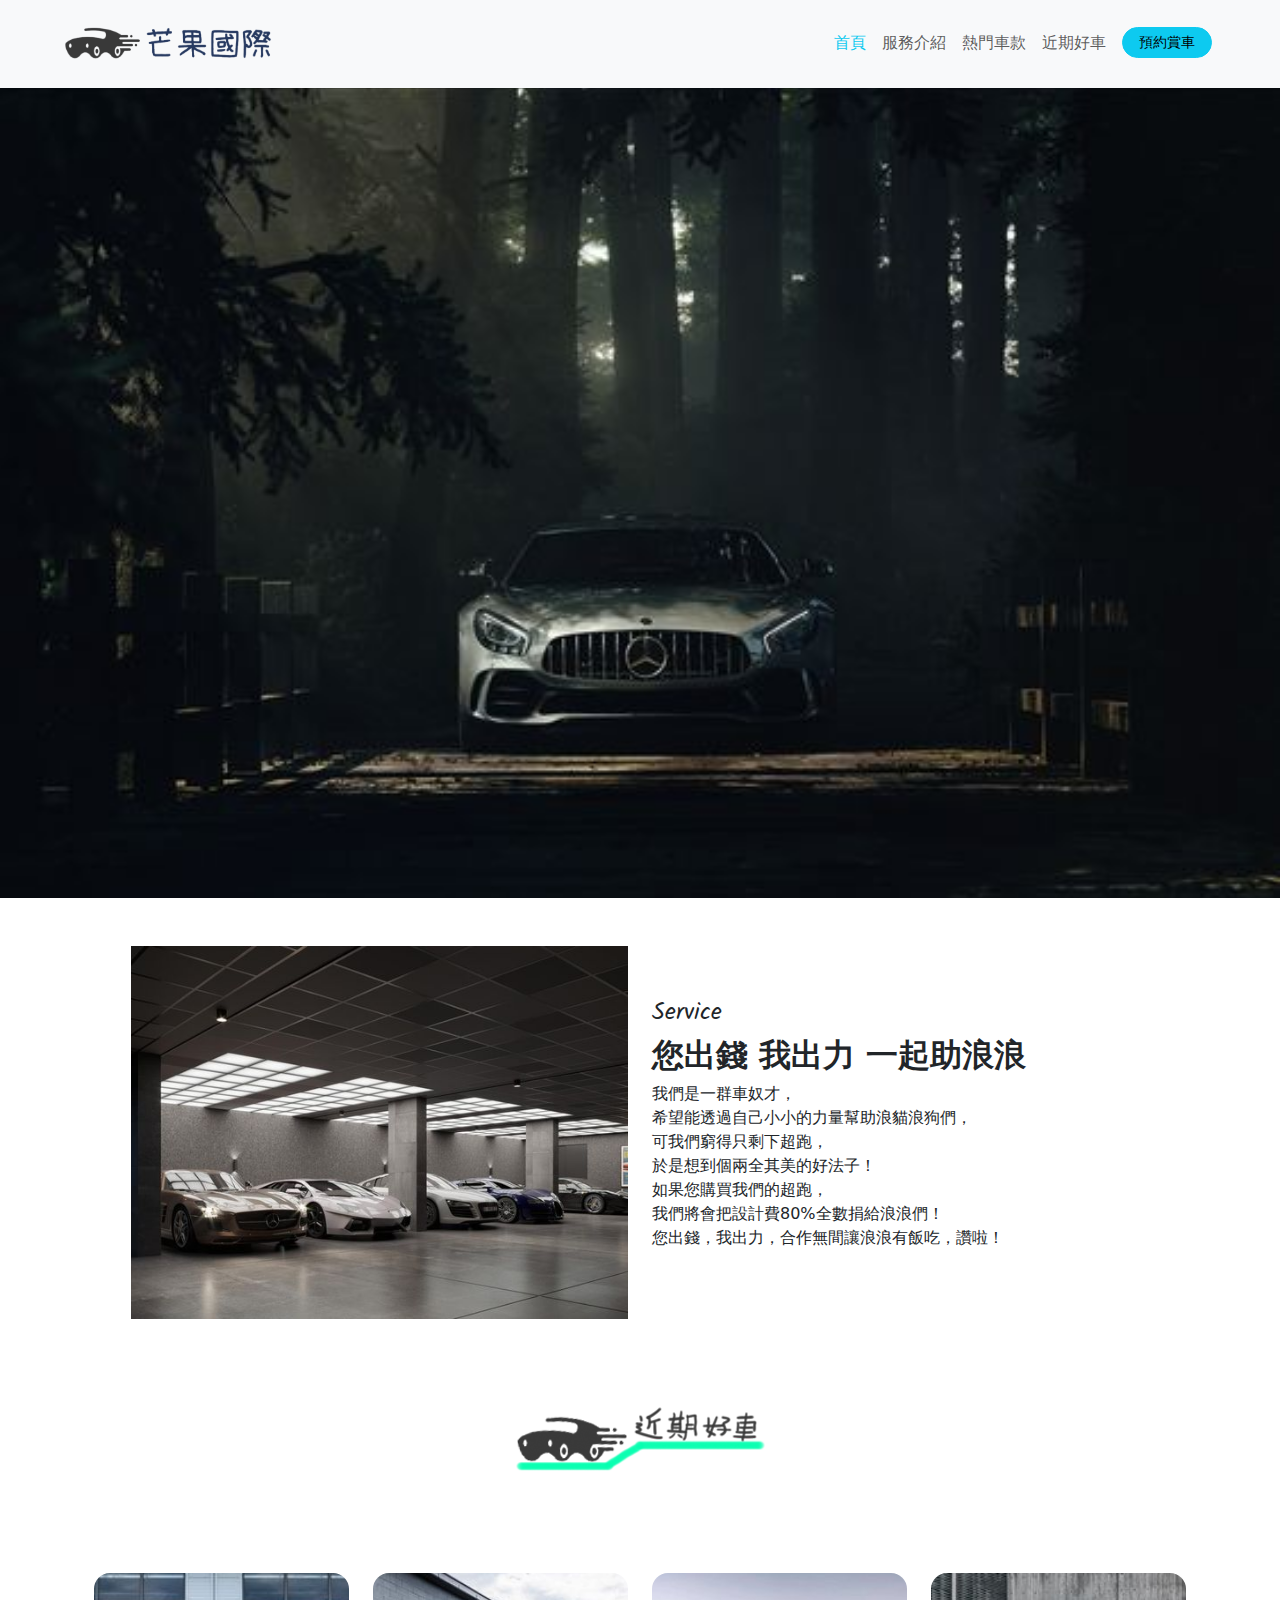
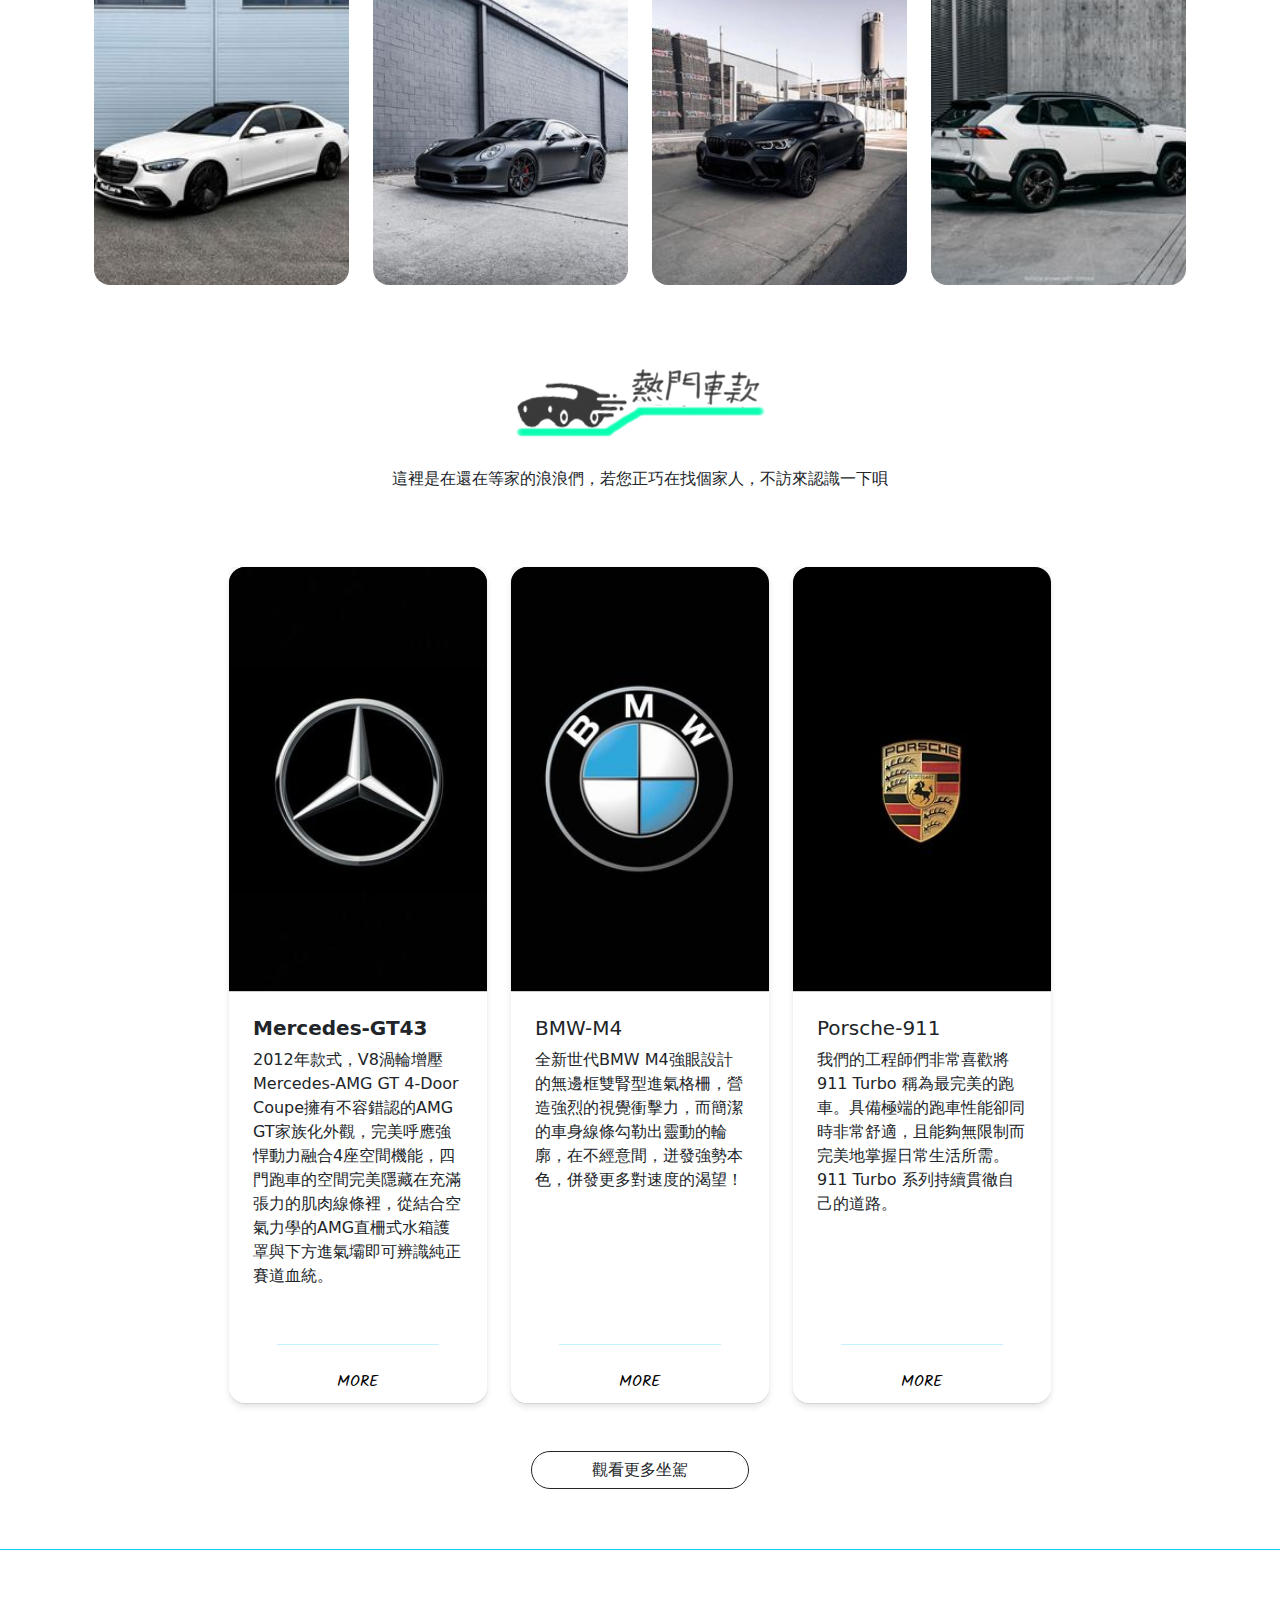
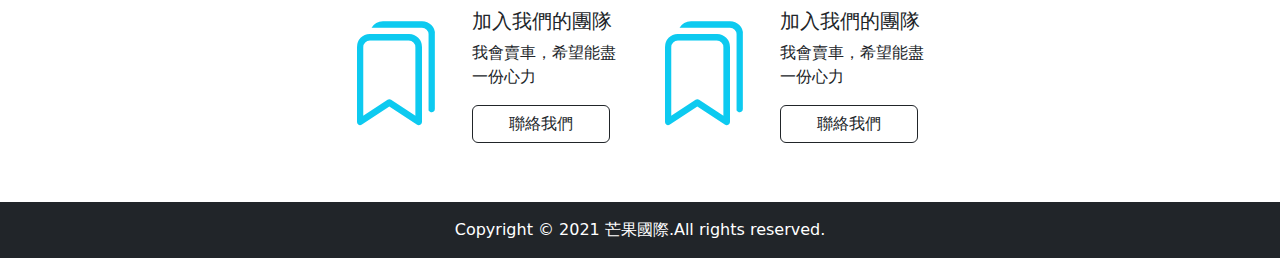
==== index.html @ c8f343ec "git init" ====
<!DOCTYPE html>
<html lang="en">
<head>
    <meta charset="UTF-8">
    <meta name="viewport" content="width=device-width, initial-scale=1.0">
    <title>Document</title>
    <link rel="stylesheet" href="./stylesheet/all.css">
    <link rel="stylesheet" href="https://cdn.jsdelivr.net/npm/bootstrap-icons@1.10.5/font/bootstrap-icons.css">
    <link rel="preconnect" href="https://fonts.googleapis.com">
    <link rel="preconnect" href="https://fonts.gstatic.com" crossorigin>
    <link href="https://fonts.googleapis.com/css2?family=Noto+Sans:wght@400;700&display=swap" rel="stylesheet">
    <link rel="preconnect" href="https://fonts.googleapis.com">
    <link rel="preconnect" href="https://fonts.gstatic.com" crossorigin>
    <link href="https://fonts.googleapis.com/css2?family=Kalam:wght@700&display=swap" rel="stylesheet">
</head>
<body>
    <section class="sticky-top">
        <nav class="navbar navbar-expand-lg navbar-light bg-light p-0">
            <div class="container-fluid d-flex flex-nowrap px-lg-6 px-1">
                <a class="navbar-brand py-4" href="#">
                    <img src="./car-img/logo.png" alt="" style="height: 40px;">
                </a>
                <div>
                    <button class="navbar-toggler" type="button" data-bs-toggle="collapse" data-bs-target="#navbarSupportedContent" aria-controls="navbarSupportedContent" aria-expanded="false" aria-label="Toggle navigation">
                        <span class="navbar-toggler-icon"></span>
                    </button>
                    <div class="collapse navbar-collapse" id="navbarSupportedContent">
                        <ul class="navbar-nav me-auto mb-2 mb-lg-0">
                            <li class="nav-item">
                                <a class="nav-link active text-info" aria-current="page" href="/">首頁</a>
                            </li>
                            <li class="nav-item">
                                <a class="nav-link" href="/">服務介紹</a>
                            </li>
                            <li class="nav-item">
                                <a class="nav-link" href="/">熱門車款</a>
                            </li>
                            <li class="nav-item">
                                <a class="nav-link" href="/">近期好車</a>
                            </li>
                            <li class="nav-item">
                                <a class="nav-link pt-1" href="/">
                                    <button class="btn btn-info rounded-pill btn-sm px-3">預約賞車</button>
                                </a>
                            </li>
                        </ul>
                    </div>
                </div>
            </div>
        </nav>
    </section>
    <!-- <div class="d-flex justify-content-between py-4 px-6 bg-white">
        <img src="./car-img/logo.png" alt="" style="height: 40px;">
        <nav class="nav align-middle">
            <a class="nav-link text-info" href="#">首頁</a>
            <a class="nav-link text-black" href="#">服務介紹</a>
            <a class="nav-link text-black" href="#">設計作品</a>
            <a class="nav-link text-black" href="#">領養專區</a>
            <a class="nav-link text-black" href="#">預約賞車</a>
            <i class="bi bi-filter-right"></i>
        </nav>
    </div> -->
    <section>
        <div class="bg-img-size mb-5" style="background-image: url(./car-img/f-page.jpg); height: 810px;"></div>
    </section>
    <section class="mb-5">
        <div class="row d-flex justify-content-center m-0">
            <div class="col-lg-10">
                <div class="row d-flex flex-row-reverse justify-content-center m-0 row-cols-1 row-cols-lg-2">
                    <div class="col d-flex flex-column justify-content-center">
                        <h2 class="kalma h4">Service</h2>
                        <h2 class="fw-bold">您出錢 我出力 一起助浪浪</h2>
                        <p>我們是一群車奴才，<br>
                            希望能透過自己小小的力量幫助浪貓浪狗們， <br>
                            可我們窮得只剩下超跑， <br>
                            於是想到個兩全其美的好法子！<br>
                            如果您購買我們的超跑，<br>
                            我們將會把設計費80%全數捐給浪浪們！<br>
                            您出錢，我出力，合作無間讓浪浪有飯吃，讚啦！</p>
                    </div>
                    <div class="col">
                        <img class="garage-size" src="./car-img/car-garage.jpg" alt="車庫圖">
                    </div>
                </div>
            </div>
        </div>
    </section>
    <section>
        <div class="container mb-5">
            <div class="d-flex justify-content-center pb-5">
                <img src="./car-img/title1.png" alt="近期好車">
            </div>
            <div class="row g-4 m-0 row-cols-lg-4 row-cols-2 px-lg-0 px-2">
                <div class="col">
                    <div class="card border-0 text-white show-card-detail">
                        <img class="card-img car-model rounded-4" src="./car-img/s63.jpg" alt="s63">
                        <div class="c1 card-img-overlay gradient car-model rounded-4 d-flex flex-column justify-content-end">
                            <div>
                                <p class="fw-bold">車種</p>
                                <p class="text-nowrap m-1 title">Mercedes-AMG s63</p>
                            </div>
                        </div>
                    </div>
                </div>
                <div class="col">
                    <div class="card border-0 text-white show-card-detail">
                        <img class="card-img car-model rounded-4" src="./car-img/911turbo.jpg" alt="911turbo">
                        <div class="c1 card-img-overlay gradient car-model rounded-4 d-flex flex-column justify-content-end">
                            <div>
                                <p class="fw-bold">車種</p>
                                <p class="text-nowrap m-1 title">porsche-911 turbo S</p>
                            </div>
                        </div>
                    </div>
                </div>
                <div class="col">
                    <div class="card border-0 text-white show-card-detail">
                        <img class="card-img car-model rounded-4" src="./car-img/x6.jpg" alt="x6">
                        <div class="c1 card-img-overlay gradient car-model rounded-4 d-flex flex-column justify-content-end">
                            <div>
                                <p class="fw-bold">車種</p>
                                <p class="text-nowrap m-1 title">BMW X6</p>
                            </div>
                        </div>
                    </div>
                </div>
                <div class="col">
                    <div class="card border-0 text-white show-card-detail">
                        <img class="card-img car-model rounded-4" src="./car-img/r4.jpg" alt="r4">
                        <div class="c1 card-img-overlay gradient car-model rounded-4 d-flex flex-column justify-content-end">
                            <div>
                                <p class="fw-bold">車種</p>
                                <p class="text-nowrap m-1 title">toyota Corolla Cross</p>
                            </div>
                        </div>
                    </div>
                </div>
            </div>
        </div>
    </section>
    <section class="">
        <div class="d-flex justify-content-center">
            <img src="./car-img/title2.png" alt="熱門車款">
        </div>
        <p class="text-center mb-6">這裡是在還在等家的浪浪們，若您正巧在找個家人，不訪來認識一下唄</p>
        <div class="row px-lg-6 m-0 d-flex justify-content-center">
            <div class="col-lg-9">
                <div class="row m-0 row-cols-lg-3 row-cols-1 gy-3">
                    <div class="col bg-transparent">
                        <div class="card border-0 hover-shadow-lg img-opacity rounded-4 h-100">
                            <div class="card-header p-0">
                                <img class="rounded-top-4" src="./car-img/mercedes.jpg" alt="mercedes logo">
                                <div class="car-bg-img" style="background-image: url('/car-img/gt43.jpg');"></div>
                            </div>
                            <div class="card-body">
                                <div class="p-2">
                                    <h5 class="fw-bold">Mercedes-GT43</h5>
                                    <P>2012年款式，V8渦輪增壓Mercedes-AMG GT 4-Door Coupe擁有不容錯認的AMG GT家族化外觀，完美呼應強悍動力融合4座空間機能，四門跑車的空間完美隱藏在充滿張力的肌肉線條裡，從結合空氣力學的AMG直柵式水箱護罩與下方進氣壩即可辨識純正賽道血統。</P>
                                </div>
                            </div>
                            <hr class="text-info mx-5">
                            <div class="card-footer bg-white text-center border-0 rounded-4">
                                <button class="kalma border-0 bg-transparent">MORE</button>
                            </div>
                        </div>
                    </div>
                    <div class="col bg-transparent">
                        <div class="card border-0 hover-shadow-lg img-opacity rounded-4 h-100">
                            <div class="card-header p-0">
                                <img class="rounded-top-4" src="./car-img/bmw.jpg" alt="bmw logo">
                                <div class="car-bg-img" style="background-image: url('/car-img/m4.jpg');"></div>
                            </div>
                            <div class="card-body">
                                <div class="p-2">
                                    <h5>BMW-M4</h5>
                                    <P>全新世代BMW M4強眼設計的無邊框雙腎型進氣格柵，營造強烈的視覺衝擊力，而簡潔的車身線條勾勒出靈動的輪廓，在不經意間，迸發強勢本色，併發更多對速度的渴望！</P>
                                </div>
                            </div>
                            <hr class="text-info mx-5">
                            <div class="card-footer bg-white text-center border-0 rounded-4">
                                <button class="kalma border-0 bg-transparent">MORE</button>
                            </div>
                        </div>
                    </div>
                    <div class="col bg-transparent">
                        <div class="card border-0 hover-shadow-lg img-opacity rounded-4 h-100">
                            <div class="card-header p-0">
                                <img class="rounded-top-4" src="./car-img/porshe.jpg" alt="porshe logo">
                                <div class="car-bg-img" style="background-image: url('/car-img/911turbo.jpg');"></div>
                            </div>
                            <div class="card-body">
                                <div class="p-2">
                                    <h5>Porsche-911</h5>
                                    <P>我們的工程師們非常喜歡將 911 Turbo 稱為最完美的跑車。具備極端的跑車性能卻同時非常舒適，且能夠無限制而完美地掌握日常生活所需。911 Turbo 系列持續貫徹自己的道路。</P>
                                </div>
                            </div>
                            <hr class="text-info mx-5">
                            <div class="card-footer bg-white text-center border-0 rounded-4">
                                <button class="kalma border-0 bg-transparent">MORE</button>
                            </div>
                        </div>
                    </div>
                </div>
            </div>
        </div>
    </section>
    <div class="d-flex justify-content-center mt-5 mb-6">
        <a href="/">
            <button class="btn btn-outline-dark rounded-pill"><p class="m-0 px-5">觀看更多坐駕</p></button>
        </a>
    </div>
    <section class="border-top border-info">
        <div class="row d-flex justify-content-center pt-5 m-0 row-cols-lg-2 row-cols-1">
            <div class="col-8">
                <div class="row m-0">
                    <div class="col d-flex justify-content-center mb-5">
                        <i class="bi bi-bookmarks fs-s-104 text-info"></i>
                        <div class="ps-4 d-flex flex-column justify-content-center">
                            <h5>加入我們的團隊</h5>
                            <P>我會賣車，希望能盡一份心力</P>
                            <a href="/">
                                <button class="btn btn-outline-dark"><p class="m-0 px-4">聯絡我們</p></button>
                            </a>
                        </div>
                    </div>
                    <div class="col d-flex justify-content-center mb-5">
                        <i class="bi bi-bookmarks fs-s-104 text-info"></i>
                        <div class="ps-4 d-flex flex-column justify-content-center">
                            <h5>加入我們的團隊</h5>
                            <P>我會賣車，希望能盡一份心力</P>
                            <a href="/">
                                <button class="btn btn-outline-dark"><p class="m-0 px-4">聯絡我們</p></button>
                            </a>
                        </div>
                    </div>
                </div>
            </div>
        </div>
    </section>
    <footer class="bg-dark text-white text-center py-3">
        Copyright © 2021 芒果國際.All rights reserved.
    </footer>
    <script src="https://cdn.jsdelivr.net/npm/bootstrap@5.0.0/dist/js/bootstrap.bundle.min.js" integrity="sha384-p34f1UUtsS3wqzfto5wAAmdvj+osOnFyQFpp4Ua3gs/ZVWx6oOypYoCJhGGScy+8" crossorigin="anonymous"></script>
</body>
</html>
---- stylesheet/all.css ----
@charset "UTF-8";
.bg-img-size {
  background-position: center center;
  background-size: cover;
}

.bg-img-size-2 {
  background-position: center bottom;
  background-size: cover;
}

.bg-img-size-3 {
  width: 200px;
}

.garage-size {
  height: 100%;
  width: 100%;
  -o-object-fit: cover;
     object-fit: cover;
}

.car-model {
  position: center center;
  -o-object-fit: cover;
     object-fit: cover;
  height: 166px;
  width: 100%;
}
@media (min-width: 992px) {
  .car-model {
    height: 312px;
  }
}

.car-model2 {
  position: center center;
  -o-object-fit: cover;
     object-fit: cover;
  height: 166px;
  width: 100%;
}
@media (min-width: 992px) {
  .car-model2 {
    height: 539px;
  }
}

.pic-car-img img {
  position: center center;
  -o-object-fit: cover;
     object-fit: cover;
  height: 424px;
  width: 100%;
  transition: opacity 0.8s ease;
  opacity: 1;
}
.pic-car-img:hover img {
  opacity: 0;
}
.pic-car-img:hover::after {
  content: "";
  position: absolute;
  top: 0;
  left: 0;
  height: 424px;
  width: 100%;
  -o-object-fit: cover;
     object-fit: cover;
  background-repeat: no-repeat;
  background-position: center center;
  background-size: cover;
  background-image: url("/car-img/gt43.jpg");
  border-radius: 16px 16px 0 0;
  opacity: 0;
  transition: opacity 0.3s ease;
}
.pic-car-img:hover::after {
  opacity: 1;
}

.img-opacity img {
  position: center center;
  -o-object-fit: cover;
     object-fit: cover;
  height: 424px;
  width: 100%;
  transition: opacity 0.3s ease;
  opacity: 1;
  position: absolute;
}
.img-opacity:hover img {
  opacity: 0;
}
.img-opacity:hover button {
  color: #0dcaf0;
}

.car-bg-img {
  background-position: center center;
  background-size: cover;
  height: 424px;
  width: 100%;
  border-radius: 16px 16px 0 0;
}

.show-card-detail .c1 {
  transition: opacity 0.3s ease;
  opacity: 0;
}
.show-card-detail .c1:hover {
  opacity: 1;
}

.hover-shadow-lg {
  box-shadow: 0 4px 6px rgba(0, 0, 0, 0.1), 0 0.1px 1px rgba(0, 0, 0, 0.1);
}
.hover-shadow-lg:hover {
  box-shadow: 0 4px 6px rgba(0, 0, 0, 0.1), 0 20px 20px rgba(0, 0, 0, 0.1);
}

@media (min-width: 1440px) {
  .title {
    font-size: 1.25rem;
  }
}
.ds-hover-father .ds-hover {
  margin-left: 0;
  transition: margin-left 0.25s ease;
}
.ds-hover-father:hover .ds-hover {
  color: #0dcaf0;
}
@media (min-width: 992px) {
  .ds-hover-father:hover .ds-hover {
    margin-left: 16px;
  }
}

.ds-dash-father .ds-dash {
  opacity: 0;
  transition: opacity 0.8s ease;
}
@media (min-width: 992px) {
  .ds-dash-father:hover .ds-dash {
    opacity: 1;
  }
}

.deco-line {
  position: relative;
}
.deco-line::after {
  content: "";
  position: absolute;
  top: 0;
  left: 50%;
  transform: translateX(-50%);
  bottom: 0;
  right: 0;
  height: 3px;
  width: 95%;
  background-color: #0dcaf0;
}

body {
  font-family: "Noto Sans", sans-serif;
}

.kalma {
  font-family: "Kalam", cursive;
}

.gradient {
  background-image: linear-gradient(180deg, rgba(255, 255, 255, 0.3), rgba(0, 0, 0, 0.8));
}

/*!
 * Bootstrap  v5.3.0 (https://getbootstrap.com/)
 * Copyright 2011-2023 The Bootstrap Authors
 * Licensed under MIT (https://github.com/twbs/bootstrap/blob/main/LICENSE)
 */
:root,
[data-bs-theme=light] {
  --bs-blue: #0d6efd;
  --bs-indigo: #6610f2;
  --bs-purple: #6f42c1;
  --bs-pink: #d63384;
  --bs-red: #dc3545;
  --bs-orange: #fd7e14;
  --bs-yellow: #ffc107;
  --bs-green: #198754;
  --bs-teal: #20c997;
  --bs-cyan: #0dcaf0;
  --bs-black: #000;
  --bs-white: #fff;
  --bs-gray: #6c757d;
  --bs-gray-dark: #343a40;
  --bs-gray-100: #f8f9fa;
  --bs-gray-200: #e9ecef;
  --bs-gray-300: #dee2e6;
  --bs-gray-400: #ced4da;
  --bs-gray-500: #adb5bd;
  --bs-gray-600: #6c757d;
  --bs-gray-700: #495057;
  --bs-gray-800: #343a40;
  --bs-gray-900: #212529;
  --bs-primary: #0d6efd;
  --bs-secondary: #6c757d;
  --bs-success: #198754;
  --bs-info: #0dcaf0;
  --bs-warning: #ffc107;
  --bs-danger: #dc3545;
  --bs-light: #f8f9fa;
  --bs-dark: #212529;
  --bs-primary-rgb: 13, 110, 253;
  --bs-secondary-rgb: 108, 117, 125;
  --bs-success-rgb: 25, 135, 84;
  --bs-info-rgb: 13, 202, 240;
  --bs-warning-rgb: 255, 193, 7;
  --bs-danger-rgb: 220, 53, 69;
  --bs-light-rgb: 248, 249, 250;
  --bs-dark-rgb: 33, 37, 41;
  --bs-primary-text-emphasis: #052c65;
  --bs-secondary-text-emphasis: #2b2f32;
  --bs-success-text-emphasis: #0a3622;
  --bs-info-text-emphasis: #055160;
  --bs-warning-text-emphasis: #664d03;
  --bs-danger-text-emphasis: #58151c;
  --bs-light-text-emphasis: #495057;
  --bs-dark-text-emphasis: #495057;
  --bs-primary-bg-subtle: #cfe2ff;
  --bs-secondary-bg-subtle: #e2e3e5;
  --bs-success-bg-subtle: #d1e7dd;
  --bs-info-bg-subtle: #cff4fc;
  --bs-warning-bg-subtle: #fff3cd;
  --bs-danger-bg-subtle: #f8d7da;
  --bs-light-bg-subtle: #fcfcfd;
  --bs-dark-bg-subtle: #ced4da;
  --bs-primary-border-subtle: #9ec5fe;
  --bs-secondary-border-subtle: #c4c8cb;
  --bs-success-border-subtle: #a3cfbb;
  --bs-info-border-subtle: #9eeaf9;
  --bs-warning-border-subtle: #ffe69c;
  --bs-danger-border-subtle: #f1aeb5;
  --bs-light-border-subtle: #e9ecef;
  --bs-dark-border-subtle: #adb5bd;
  --bs-white-rgb: 255, 255, 255;
  --bs-black-rgb: 0, 0, 0;
  --bs-font-sans-serif: system-ui, -apple-system, "Segoe UI", Roboto, "Helvetica Neue", "Noto Sans", "Liberation Sans", Arial, sans-serif, "Apple Color Emoji", "Segoe UI Emoji", "Segoe UI Symbol", "Noto Color Emoji";
  --bs-font-monospace: SFMono-Regular, Menlo, Monaco, Consolas, "Liberation Mono", "Courier New", monospace;
  --bs-gradient: linear-gradient(180deg, rgba(255, 255, 255, 0.15), rgba(255, 255, 255, 0));
  --bs-body-font-family: var(--bs-font-sans-serif);
  --bs-body-font-size: 1rem;
  --bs-body-font-weight: 400;
  --bs-body-line-height: 1.5;
  --bs-body-color: #212529;
  --bs-body-color-rgb: 33, 37, 41;
  --bs-body-bg: #fff;
  --bs-body-bg-rgb: 255, 255, 255;
  --bs-emphasis-color: #000;
  --bs-emphasis-color-rgb: 0, 0, 0;
  --bs-secondary-color: rgba(33, 37, 41, 0.75);
  --bs-secondary-color-rgb: 33, 37, 41;
  --bs-secondary-bg: #e9ecef;
  --bs-secondary-bg-rgb: 233, 236, 239;
  --bs-tertiary-color: rgba(33, 37, 41, 0.5);
  --bs-tertiary-color-rgb: 33, 37, 41;
  --bs-tertiary-bg: #f8f9fa;
  --bs-tertiary-bg-rgb: 248, 249, 250;
  --bs-heading-color: inherit;
  --bs-link-color: #0d6efd;
  --bs-link-color-rgb: 13, 110, 253;
  --bs-link-decoration: underline;
  --bs-link-hover-color: #0a58ca;
  --bs-link-hover-color-rgb: 10, 88, 202;
  --bs-code-color: #d63384;
  --bs-highlight-bg: #fff3cd;
  --bs-border-width: 1px;
  --bs-border-style: solid;
  --bs-border-color: #dee2e6;
  --bs-border-color-translucent: rgba(0, 0, 0, 0.175);
  --bs-border-radius: 0.375rem;
  --bs-border-radius-sm: 0.25rem;
  --bs-border-radius-lg: 0.5rem;
  --bs-border-radius-xl: 1rem;
  --bs-border-radius-xxl: 2rem;
  --bs-border-radius-2xl: var(--bs-border-radius-xxl);
  --bs-border-radius-pill: 50rem;
  --bs-box-shadow: 0 0.5rem 1rem rgba(0, 0, 0, 0.15);
  --bs-box-shadow-sm: 0 0.125rem 0.25rem rgba(0, 0, 0, 0.075);
  --bs-box-shadow-lg: 0 1rem 3rem rgba(0, 0, 0, 0.175);
  --bs-box-shadow-inset: inset 0 1px 2px rgba(0, 0, 0, 0.075);
  --bs-focus-ring-width: 0.25rem;
  --bs-focus-ring-opacity: 0.25;
  --bs-focus-ring-color: rgba(13, 110, 253, 0.25);
  --bs-form-valid-color: #198754;
  --bs-form-valid-border-color: #198754;
  --bs-form-invalid-color: #dc3545;
  --bs-form-invalid-border-color: #dc3545;
}

[data-bs-theme=dark] {
  color-scheme: dark;
  --bs-body-color: #adb5bd;
  --bs-body-color-rgb: 173, 181, 189;
  --bs-body-bg: #212529;
  --bs-body-bg-rgb: 33, 37, 41;
  --bs-emphasis-color: #fff;
  --bs-emphasis-color-rgb: 255, 255, 255;
  --bs-secondary-color: rgba(173, 181, 189, 0.75);
  --bs-secondary-color-rgb: 173, 181, 189;
  --bs-secondary-bg: #343a40;
  --bs-secondary-bg-rgb: 52, 58, 64;
  --bs-tertiary-color: rgba(173, 181, 189, 0.5);
  --bs-tertiary-color-rgb: 173, 181, 189;
  --bs-tertiary-bg: #2b3035;
  --bs-tertiary-bg-rgb: 43, 48, 53;
  --bs-primary-text-emphasis: #6ea8fe;
  --bs-secondary-text-emphasis: #a7acb1;
  --bs-success-text-emphasis: #75b798;
  --bs-info-text-emphasis: #6edff6;
  --bs-warning-text-emphasis: #ffda6a;
  --bs-danger-text-emphasis: #ea868f;
  --bs-light-text-emphasis: #f8f9fa;
  --bs-dark-text-emphasis: #dee2e6;
  --bs-primary-bg-subtle: #031633;
  --bs-secondary-bg-subtle: #161719;
  --bs-success-bg-subtle: #051b11;
  --bs-info-bg-subtle: #032830;
  --bs-warning-bg-subtle: #332701;
  --bs-danger-bg-subtle: #2c0b0e;
  --bs-light-bg-subtle: #343a40;
  --bs-dark-bg-subtle: #1a1d20;
  --bs-primary-border-subtle: #084298;
  --bs-secondary-border-subtle: #41464b;
  --bs-success-border-subtle: #0f5132;
  --bs-info-border-subtle: #087990;
  --bs-warning-border-subtle: #997404;
  --bs-danger-border-subtle: #842029;
  --bs-light-border-subtle: #495057;
  --bs-dark-border-subtle: #343a40;
  --bs-heading-color: inherit;
  --bs-link-color: #6ea8fe;
  --bs-link-hover-color: #8bb9fe;
  --bs-link-color-rgb: 110, 168, 254;
  --bs-link-hover-color-rgb: 139, 185, 254;
  --bs-code-color: #e685b5;
  --bs-border-color: #495057;
  --bs-border-color-translucent: rgba(255, 255, 255, 0.15);
  --bs-form-valid-color: #75b798;
  --bs-form-valid-border-color: #75b798;
  --bs-form-invalid-color: #ea868f;
  --bs-form-invalid-border-color: #ea868f;
}

*,
*::before,
*::after {
  box-sizing: border-box;
}

@media (prefers-reduced-motion: no-preference) {
  :root {
    scroll-behavior: smooth;
  }
}

body {
  margin: 0;
  font-family: var(--bs-body-font-family);
  font-size: var(--bs-body-font-size);
  font-weight: var(--bs-body-font-weight);
  line-height: var(--bs-body-line-height);
  color: var(--bs-body-color);
  text-align: var(--bs-body-text-align);
  background-color: var(--bs-body-bg);
  -webkit-text-size-adjust: 100%;
  -webkit-tap-highlight-color: rgba(0, 0, 0, 0);
}

hr {
  margin: 1rem 0;
  color: inherit;
  border: 0;
  border-top: var(--bs-border-width) solid;
  opacity: 0.25;
}

h6, .h6, h5, .h5, h4, .h4, h3, .h3, h2, .h2, h1, .h1 {
  margin-top: 0;
  margin-bottom: 0.5rem;
  font-weight: 500;
  line-height: 1.2;
  color: var(--bs-heading-color);
}

h1, .h1 {
  font-size: calc(1.375rem + 1.5vw);
}
@media (min-width: 1200px) {
  h1, .h1 {
    font-size: 2.5rem;
  }
}

h2, .h2 {
  font-size: calc(1.325rem + 0.9vw);
}
@media (min-width: 1200px) {
  h2, .h2 {
    font-size: 2rem;
  }
}

h3, .h3 {
  font-size: calc(1.3rem + 0.6vw);
}
@media (min-width: 1200px) {
  h3, .h3 {
    font-size: 1.75rem;
  }
}

h4, .h4 {
  font-size: calc(1.275rem + 0.3vw);
}
@media (min-width: 1200px) {
  h4, .h4 {
    font-size: 1.5rem;
  }
}

h5, .h5 {
  font-size: 1.25rem;
}

h6, .h6 {
  font-size: 1rem;
}

p {
  margin-top: 0;
  margin-bottom: 1rem;
}

abbr[title] {
  -webkit-text-decoration: underline dotted;
          text-decoration: underline dotted;
  cursor: help;
  -webkit-text-decoration-skip-ink: none;
          text-decoration-skip-ink: none;
}

address {
  margin-bottom: 1rem;
  font-style: normal;
  line-height: inherit;
}

ol,
ul {
  padding-left: 2rem;
}

ol,
ul,
dl {
  margin-top: 0;
  margin-bottom: 1rem;
}

ol ol,
ul ul,
ol ul,
ul ol {
  margin-bottom: 0;
}

dt {
  font-weight: 700;
}

dd {
  margin-bottom: 0.5rem;
  margin-left: 0;
}

blockquote {
  margin: 0 0 1rem;
}

b,
strong {
  font-weight: bolder;
}

small, .small {
  font-size: 0.875em;
}

mark, .mark {
  padding: 0.1875em;
  background-color: var(--bs-highlight-bg);
}

sub,
sup {
  position: relative;
  font-size: 0.75em;
  line-height: 0;
  vertical-align: baseline;
}

sub {
  bottom: -0.25em;
}

sup {
  top: -0.5em;
}

a {
  color: rgba(var(--bs-link-color-rgb), var(--bs-link-opacity, 1));
  text-decoration: underline;
}
a:hover {
  --bs-link-color-rgb: var(--bs-link-hover-color-rgb);
}

a:not([href]):not([class]), a:not([href]):not([class]):hover {
  color: inherit;
  text-decoration: none;
}

pre,
code,
kbd,
samp {
  font-family: var(--bs-font-monospace);
  font-size: 1em;
}

pre {
  display: block;
  margin-top: 0;
  margin-bottom: 1rem;
  overflow: auto;
  font-size: 0.875em;
}
pre code {
  font-size: inherit;
  color: inherit;
  word-break: normal;
}

code {
  font-size: 0.875em;
  color: var(--bs-code-color);
  word-wrap: break-word;
}
a > code {
  color: inherit;
}

kbd {
  padding: 0.1875rem 0.375rem;
  font-size: 0.875em;
  color: var(--bs-body-bg);
  background-color: var(--bs-body-color);
  border-radius: 0.25rem;
}
kbd kbd {
  padding: 0;
  font-size: 1em;
}

figure {
  margin: 0 0 1rem;
}

img,
svg {
  vertical-align: middle;
}

table {
  caption-side: bottom;
  border-collapse: collapse;
}

caption {
  padding-top: 0.5rem;
  padding-bottom: 0.5rem;
  color: var(--bs-secondary-color);
  text-align: left;
}

th {
  text-align: inherit;
  text-align: -webkit-match-parent;
}

thead,
tbody,
tfoot,
tr,
td,
th {
  border-color: inherit;
  border-style: solid;
  border-width: 0;
}

label {
  display: inline-block;
}

button {
  border-radius: 0;
}

button:focus:not(:focus-visible) {
  outline: 0;
}

input,
button,
select,
optgroup,
textarea {
  margin: 0;
  font-family: inherit;
  font-size: inherit;
  line-height: inherit;
}

button,
select {
  text-transform: none;
}

[role=button] {
  cursor: pointer;
}

select {
  word-wrap: normal;
}
select:disabled {
  opacity: 1;
}

[list]:not([type=date]):not([type=datetime-local]):not([type=month]):not([type=week]):not([type=time])::-webkit-calendar-picker-indicator {
  display: none !important;
}

button,
[type=button],
[type=reset],
[type=submit] {
  -webkit-appearance: button;
}
button:not(:disabled),
[type=button]:not(:disabled),
[type=reset]:not(:disabled),
[type=submit]:not(:disabled) {
  cursor: pointer;
}

::-moz-focus-inner {
  padding: 0;
  border-style: none;
}

textarea {
  resize: vertical;
}

fieldset {
  min-width: 0;
  padding: 0;
  margin: 0;
  border: 0;
}

legend {
  float: left;
  width: 100%;
  padding: 0;
  margin-bottom: 0.5rem;
  font-size: calc(1.275rem + 0.3vw);
  line-height: inherit;
}
@media (min-width: 1200px) {
  legend {
    font-size: 1.5rem;
  }
}
legend + * {
  clear: left;
}

::-webkit-datetime-edit-fields-wrapper,
::-webkit-datetime-edit-text,
::-webkit-datetime-edit-minute,
::-webkit-datetime-edit-hour-field,
::-webkit-datetime-edit-day-field,
::-webkit-datetime-edit-month-field,
::-webkit-datetime-edit-year-field {
  padding: 0;
}

::-webkit-inner-spin-button {
  height: auto;
}

[type=search] {
  outline-offset: -2px;
  -webkit-appearance: textfield;
}

/* rtl:raw:
[type="tel"],
[type="url"],
[type="email"],
[type="number"] {
  direction: ltr;
}
*/
::-webkit-search-decoration {
  -webkit-appearance: none;
}

::-webkit-color-swatch-wrapper {
  padding: 0;
}

::file-selector-button {
  font: inherit;
  -webkit-appearance: button;
}

output {
  display: inline-block;
}

iframe {
  border: 0;
}

summary {
  display: list-item;
  cursor: pointer;
}

progress {
  vertical-align: baseline;
}

[hidden] {
  display: none !important;
}

.lead {
  font-size: 1.25rem;
  font-weight: 300;
}

.display-1 {
  font-size: calc(1.625rem + 4.5vw);
  font-weight: 300;
  line-height: 1.2;
}
@media (min-width: 1200px) {
  .display-1 {
    font-size: 5rem;
  }
}

.display-2 {
  font-size: calc(1.575rem + 3.9vw);
  font-weight: 300;
  line-height: 1.2;
}
@media (min-width: 1200px) {
  .display-2 {
    font-size: 4.5rem;
  }
}

.display-3 {
  font-size: calc(1.525rem + 3.3vw);
  font-weight: 300;
  line-height: 1.2;
}
@media (min-width: 1200px) {
  .display-3 {
    font-size: 4rem;
  }
}

.display-4 {
  font-size: calc(1.475rem + 2.7vw);
  font-weight: 300;
  line-height: 1.2;
}
@media (min-width: 1200px) {
  .display-4 {
    font-size: 3.5rem;
  }
}

.display-5 {
  font-size: calc(1.425rem + 2.1vw);
  font-weight: 300;
  line-height: 1.2;
}
@media (min-width: 1200px) {
  .display-5 {
    font-size: 3rem;
  }
}

.display-6 {
  font-size: calc(1.375rem + 1.5vw);
  font-weight: 300;
  line-height: 1.2;
}
@media (min-width: 1200px) {
  .display-6 {
    font-size: 2.5rem;
  }
}

.list-unstyled {
  padding-left: 0;
  list-style: none;
}

.list-inline {
  padding-left: 0;
  list-style: none;
}

.list-inline-item {
  display: inline-block;
}
.list-inline-item:not(:last-child) {
  margin-right: 0.5rem;
}

.initialism {
  font-size: 0.875em;
  text-transform: uppercase;
}

.blockquote {
  margin-bottom: 1rem;
  font-size: 1.25rem;
}
.blockquote > :last-child {
  margin-bottom: 0;
}

.blockquote-footer {
  margin-top: -1rem;
  margin-bottom: 1rem;
  font-size: 0.875em;
  color: #6c757d;
}
.blockquote-footer::before {
  content: "— ";
}

.img-fluid {
  max-width: 100%;
  height: auto;
}

.img-thumbnail {
  padding: 0.25rem;
  background-color: var(--bs-body-bg);
  border: var(--bs-border-width) solid var(--bs-border-color);
  border-radius: var(--bs-border-radius);
  max-width: 100%;
  height: auto;
}

.figure {
  display: inline-block;
}

.figure-img {
  margin-bottom: 0.5rem;
  line-height: 1;
}

.figure-caption {
  font-size: 0.875em;
  color: var(--bs-secondary-color);
}

.container,
.container-fluid,
.container-xxl,
.container-xl,
.container-lg,
.container-md,
.container-sm {
  --bs-gutter-x: 1.5rem;
  --bs-gutter-y: 0;
  width: 100%;
  padding-right: calc(var(--bs-gutter-x) * 0.5);
  padding-left: calc(var(--bs-gutter-x) * 0.5);
  margin-right: auto;
  margin-left: auto;
}

@media (min-width: 576px) {
  .container-sm, .container {
    max-width: 540px;
  }
}
@media (min-width: 768px) {
  .container-md, .container-sm, .container {
    max-width: 720px;
  }
}
@media (min-width: 992px) {
  .container-lg, .container-md, .container-sm, .container {
    max-width: 960px;
  }
}
@media (min-width: 1200px) {
  .container-xl, .container-lg, .container-md, .container-sm, .container {
    max-width: 1140px;
  }
}
@media (min-width: 1400px) {
  .container-xxl, .container-xl, .container-lg, .container-md, .container-sm, .container {
    max-width: 1320px;
  }
}
:root {
  --bs-breakpoint-xs: 0;
  --bs-breakpoint-sm: 576px;
  --bs-breakpoint-md: 768px;
  --bs-breakpoint-lg: 992px;
  --bs-breakpoint-xl: 1200px;
  --bs-breakpoint-xxl: 1400px;
}

.row {
  --bs-gutter-x: 1.5rem;
  --bs-gutter-y: 0;
  display: flex;
  flex-wrap: wrap;
  margin-top: calc(-1 * var(--bs-gutter-y));
  margin-right: calc(-0.5 * var(--bs-gutter-x));
  margin-left: calc(-0.5 * var(--bs-gutter-x));
}
.row > * {
  flex-shrink: 0;
  width: 100%;
  max-width: 100%;
  padding-right: calc(var(--bs-gutter-x) * 0.5);
  padding-left: calc(var(--bs-gutter-x) * 0.5);
  margin-top: var(--bs-gutter-y);
}

.col {
  flex: 1 0 0%;
}

.row-cols-auto > * {
  flex: 0 0 auto;
  width: auto;
}

.row-cols-1 > * {
  flex: 0 0 auto;
  width: 100%;
}

.row-cols-2 > * {
  flex: 0 0 auto;
  width: 50%;
}

.row-cols-3 > * {
  flex: 0 0 auto;
  width: 33.3333333333%;
}

.row-cols-4 > * {
  flex: 0 0 auto;
  width: 25%;
}

.row-cols-5 > * {
  flex: 0 0 auto;
  width: 20%;
}

.row-cols-6 > * {
  flex: 0 0 auto;
  width: 16.6666666667%;
}

.col-auto {
  flex: 0 0 auto;
  width: auto;
}

.col-1 {
  flex: 0 0 auto;
  width: 8.33333333%;
}

.col-2 {
  flex: 0 0 auto;
  width: 16.66666667%;
}

.col-3 {
  flex: 0 0 auto;
  width: 25%;
}

.col-4 {
  flex: 0 0 auto;
  width: 33.33333333%;
}

.col-5 {
  flex: 0 0 auto;
  width: 41.66666667%;
}

.col-6 {
  flex: 0 0 auto;
  width: 50%;
}

.col-7 {
  flex: 0 0 auto;
  width: 58.33333333%;
}

.col-8 {
  flex: 0 0 auto;
  width: 66.66666667%;
}

.col-9 {
  flex: 0 0 auto;
  width: 75%;
}

.col-10 {
  flex: 0 0 auto;
  width: 83.33333333%;
}

.col-11 {
  flex: 0 0 auto;
  width: 91.66666667%;
}

.col-12 {
  flex: 0 0 auto;
  width: 100%;
}

.offset-1 {
  margin-left: 8.33333333%;
}

.offset-2 {
  margin-left: 16.66666667%;
}

.offset-3 {
  margin-left: 25%;
}

.offset-4 {
  margin-left: 33.33333333%;
}

.offset-5 {
  margin-left: 41.66666667%;
}

.offset-6 {
  margin-left: 50%;
}

.offset-7 {
  margin-left: 58.33333333%;
}

.offset-8 {
  margin-left: 66.66666667%;
}

.offset-9 {
  margin-left: 75%;
}

.offset-10 {
  margin-left: 83.33333333%;
}

.offset-11 {
  margin-left: 91.66666667%;
}

.g-0,
.gx-0 {
  --bs-gutter-x: 0;
}

.g-0,
.gy-0 {
  --bs-gutter-y: 0;
}

.g-1,
.gx-1 {
  --bs-gutter-x: 0.25rem;
}

.g-1,
.gy-1 {
  --bs-gutter-y: 0.25rem;
}

.g-2,
.gx-2 {
  --bs-gutter-x: 0.5rem;
}

.g-2,
.gy-2 {
  --bs-gutter-y: 0.5rem;
}

.g-3,
.gx-3 {
  --bs-gutter-x: 1rem;
}

.g-3,
.gy-3 {
  --bs-gutter-y: 1rem;
}

.g-4,
.gx-4 {
  --bs-gutter-x: 1.5rem;
}

.g-4,
.gy-4 {
  --bs-gutter-y: 1.5rem;
}

.g-5,
.gx-5 {
  --bs-gutter-x: 3rem;
}

.g-5,
.gy-5 {
  --bs-gutter-y: 3rem;
}

.g-6,
.gx-6 {
  --bs-gutter-x: 3.75rem;
}

.g-6,
.gy-6 {
  --bs-gutter-y: 3.75rem;
}

@media (min-width: 576px) {
  .col-sm {
    flex: 1 0 0%;
  }
  .row-cols-sm-auto > * {
    flex: 0 0 auto;
    width: auto;
  }
  .row-cols-sm-1 > * {
    flex: 0 0 auto;
    width: 100%;
  }
  .row-cols-sm-2 > * {
    flex: 0 0 auto;
    width: 50%;
  }
  .row-cols-sm-3 > * {
    flex: 0 0 auto;
    width: 33.3333333333%;
  }
  .row-cols-sm-4 > * {
    flex: 0 0 auto;
    width: 25%;
  }
  .row-cols-sm-5 > * {
    flex: 0 0 auto;
    width: 20%;
  }
  .row-cols-sm-6 > * {
    flex: 0 0 auto;
    width: 16.6666666667%;
  }
  .col-sm-auto {
    flex: 0 0 auto;
    width: auto;
  }
  .col-sm-1 {
    flex: 0 0 auto;
    width: 8.33333333%;
  }
  .col-sm-2 {
    flex: 0 0 auto;
    width: 16.66666667%;
  }
  .col-sm-3 {
    flex: 0 0 auto;
    width: 25%;
  }
  .col-sm-4 {
    flex: 0 0 auto;
    width: 33.33333333%;
  }
  .col-sm-5 {
    flex: 0 0 auto;
    width: 41.66666667%;
  }
  .col-sm-6 {
    flex: 0 0 auto;
    width: 50%;
  }
  .col-sm-7 {
    flex: 0 0 auto;
    width: 58.33333333%;
  }
  .col-sm-8 {
    flex: 0 0 auto;
    width: 66.66666667%;
  }
  .col-sm-9 {
    flex: 0 0 auto;
    width: 75%;
  }
  .col-sm-10 {
    flex: 0 0 auto;
    width: 83.33333333%;
  }
  .col-sm-11 {
    flex: 0 0 auto;
    width: 91.66666667%;
  }
  .col-sm-12 {
    flex: 0 0 auto;
    width: 100%;
  }
  .offset-sm-0 {
    margin-left: 0;
  }
  .offset-sm-1 {
    margin-left: 8.33333333%;
  }
  .offset-sm-2 {
    margin-left: 16.66666667%;
  }
  .offset-sm-3 {
    margin-left: 25%;
  }
  .offset-sm-4 {
    margin-left: 33.33333333%;
  }
  .offset-sm-5 {
    margin-left: 41.66666667%;
  }
  .offset-sm-6 {
    margin-left: 50%;
  }
  .offset-sm-7 {
    margin-left: 58.33333333%;
  }
  .offset-sm-8 {
    margin-left: 66.66666667%;
  }
  .offset-sm-9 {
    margin-left: 75%;
  }
  .offset-sm-10 {
    margin-left: 83.33333333%;
  }
  .offset-sm-11 {
    margin-left: 91.66666667%;
  }
  .g-sm-0,
  .gx-sm-0 {
    --bs-gutter-x: 0;
  }
  .g-sm-0,
  .gy-sm-0 {
    --bs-gutter-y: 0;
  }
  .g-sm-1,
  .gx-sm-1 {
    --bs-gutter-x: 0.25rem;
  }
  .g-sm-1,
  .gy-sm-1 {
    --bs-gutter-y: 0.25rem;
  }
  .g-sm-2,
  .gx-sm-2 {
    --bs-gutter-x: 0.5rem;
  }
  .g-sm-2,
  .gy-sm-2 {
    --bs-gutter-y: 0.5rem;
  }
  .g-sm-3,
  .gx-sm-3 {
    --bs-gutter-x: 1rem;
  }
  .g-sm-3,
  .gy-sm-3 {
    --bs-gutter-y: 1rem;
  }
  .g-sm-4,
  .gx-sm-4 {
    --bs-gutter-x: 1.5rem;
  }
  .g-sm-4,
  .gy-sm-4 {
    --bs-gutter-y: 1.5rem;
  }
  .g-sm-5,
  .gx-sm-5 {
    --bs-gutter-x: 3rem;
  }
  .g-sm-5,
  .gy-sm-5 {
    --bs-gutter-y: 3rem;
  }
  .g-sm-6,
  .gx-sm-6 {
    --bs-gutter-x: 3.75rem;
  }
  .g-sm-6,
  .gy-sm-6 {
    --bs-gutter-y: 3.75rem;
  }
}
@media (min-width: 768px) {
  .col-md {
    flex: 1 0 0%;
  }
  .row-cols-md-auto > * {
    flex: 0 0 auto;
    width: auto;
  }
  .row-cols-md-1 > * {
    flex: 0 0 auto;
    width: 100%;
  }
  .row-cols-md-2 > * {
    flex: 0 0 auto;
    width: 50%;
  }
  .row-cols-md-3 > * {
    flex: 0 0 auto;
    width: 33.3333333333%;
  }
  .row-cols-md-4 > * {
    flex: 0 0 auto;
    width: 25%;
  }
  .row-cols-md-5 > * {
    flex: 0 0 auto;
    width: 20%;
  }
  .row-cols-md-6 > * {
    flex: 0 0 auto;
    width: 16.6666666667%;
  }
  .col-md-auto {
    flex: 0 0 auto;
    width: auto;
  }
  .col-md-1 {
    flex: 0 0 auto;
    width: 8.33333333%;
  }
  .col-md-2 {
    flex: 0 0 auto;
    width: 16.66666667%;
  }
  .col-md-3 {
    flex: 0 0 auto;
    width: 25%;
  }
  .col-md-4 {
    flex: 0 0 auto;
    width: 33.33333333%;
  }
  .col-md-5 {
    flex: 0 0 auto;
    width: 41.66666667%;
  }
  .col-md-6 {
    flex: 0 0 auto;
    width: 50%;
  }
  .col-md-7 {
    flex: 0 0 auto;
    width: 58.33333333%;
  }
  .col-md-8 {
    flex: 0 0 auto;
    width: 66.66666667%;
  }
  .col-md-9 {
    flex: 0 0 auto;
    width: 75%;
  }
  .col-md-10 {
    flex: 0 0 auto;
    width: 83.33333333%;
  }
  .col-md-11 {
    flex: 0 0 auto;
    width: 91.66666667%;
  }
  .col-md-12 {
    flex: 0 0 auto;
    width: 100%;
  }
  .offset-md-0 {
    margin-left: 0;
  }
  .offset-md-1 {
    margin-left: 8.33333333%;
  }
  .offset-md-2 {
    margin-left: 16.66666667%;
  }
  .offset-md-3 {
    margin-left: 25%;
  }
  .offset-md-4 {
    margin-left: 33.33333333%;
  }
  .offset-md-5 {
    margin-left: 41.66666667%;
  }
  .offset-md-6 {
    margin-left: 50%;
  }
  .offset-md-7 {
    margin-left: 58.33333333%;
  }
  .offset-md-8 {
    margin-left: 66.66666667%;
  }
  .offset-md-9 {
    margin-left: 75%;
  }
  .offset-md-10 {
    margin-left: 83.33333333%;
  }
  .offset-md-11 {
    margin-left: 91.66666667%;
  }
  .g-md-0,
  .gx-md-0 {
    --bs-gutter-x: 0;
  }
  .g-md-0,
  .gy-md-0 {
    --bs-gutter-y: 0;
  }
  .g-md-1,
  .gx-md-1 {
    --bs-gutter-x: 0.25rem;
  }
  .g-md-1,
  .gy-md-1 {
    --bs-gutter-y: 0.25rem;
  }
  .g-md-2,
  .gx-md-2 {
    --bs-gutter-x: 0.5rem;
  }
  .g-md-2,
  .gy-md-2 {
    --bs-gutter-y: 0.5rem;
  }
  .g-md-3,
  .gx-md-3 {
    --bs-gutter-x: 1rem;
  }
  .g-md-3,
  .gy-md-3 {
    --bs-gutter-y: 1rem;
  }
  .g-md-4,
  .gx-md-4 {
    --bs-gutter-x: 1.5rem;
  }
  .g-md-4,
  .gy-md-4 {
    --bs-gutter-y: 1.5rem;
  }
  .g-md-5,
  .gx-md-5 {
    --bs-gutter-x: 3rem;
  }
  .g-md-5,
  .gy-md-5 {
    --bs-gutter-y: 3rem;
  }
  .g-md-6,
  .gx-md-6 {
    --bs-gutter-x: 3.75rem;
  }
  .g-md-6,
  .gy-md-6 {
    --bs-gutter-y: 3.75rem;
  }
}
@media (min-width: 992px) {
  .col-lg {
    flex: 1 0 0%;
  }
  .row-cols-lg-auto > * {
    flex: 0 0 auto;
    width: auto;
  }
  .row-cols-lg-1 > * {
    flex: 0 0 auto;
    width: 100%;
  }
  .row-cols-lg-2 > * {
    flex: 0 0 auto;
    width: 50%;
  }
  .row-cols-lg-3 > * {
    flex: 0 0 auto;
    width: 33.3333333333%;
  }
  .row-cols-lg-4 > * {
    flex: 0 0 auto;
    width: 25%;
  }
  .row-cols-lg-5 > * {
    flex: 0 0 auto;
    width: 20%;
  }
  .row-cols-lg-6 > * {
    flex: 0 0 auto;
    width: 16.6666666667%;
  }
  .col-lg-auto {
    flex: 0 0 auto;
    width: auto;
  }
  .col-lg-1 {
    flex: 0 0 auto;
    width: 8.33333333%;
  }
  .col-lg-2 {
    flex: 0 0 auto;
    width: 16.66666667%;
  }
  .col-lg-3 {
    flex: 0 0 auto;
    width: 25%;
  }
  .col-lg-4 {
    flex: 0 0 auto;
    width: 33.33333333%;
  }
  .col-lg-5 {
    flex: 0 0 auto;
    width: 41.66666667%;
  }
  .col-lg-6 {
    flex: 0 0 auto;
    width: 50%;
  }
  .col-lg-7 {
    flex: 0 0 auto;
    width: 58.33333333%;
  }
  .col-lg-8 {
    flex: 0 0 auto;
    width: 66.66666667%;
  }
  .col-lg-9 {
    flex: 0 0 auto;
    width: 75%;
  }
  .col-lg-10 {
    flex: 0 0 auto;
    width: 83.33333333%;
  }
  .col-lg-11 {
    flex: 0 0 auto;
    width: 91.66666667%;
  }
  .col-lg-12 {
    flex: 0 0 auto;
    width: 100%;
  }
  .offset-lg-0 {
    margin-left: 0;
  }
  .offset-lg-1 {
    margin-left: 8.33333333%;
  }
  .offset-lg-2 {
    margin-left: 16.66666667%;
  }
  .offset-lg-3 {
    margin-left: 25%;
  }
  .offset-lg-4 {
    margin-left: 33.33333333%;
  }
  .offset-lg-5 {
    margin-left: 41.66666667%;
  }
  .offset-lg-6 {
    margin-left: 50%;
  }
  .offset-lg-7 {
    margin-left: 58.33333333%;
  }
  .offset-lg-8 {
    margin-left: 66.66666667%;
  }
  .offset-lg-9 {
    margin-left: 75%;
  }
  .offset-lg-10 {
    margin-left: 83.33333333%;
  }
  .offset-lg-11 {
    margin-left: 91.66666667%;
  }
  .g-lg-0,
  .gx-lg-0 {
    --bs-gutter-x: 0;
  }
  .g-lg-0,
  .gy-lg-0 {
    --bs-gutter-y: 0;
  }
  .g-lg-1,
  .gx-lg-1 {
    --bs-gutter-x: 0.25rem;
  }
  .g-lg-1,
  .gy-lg-1 {
    --bs-gutter-y: 0.25rem;
  }
  .g-lg-2,
  .gx-lg-2 {
    --bs-gutter-x: 0.5rem;
  }
  .g-lg-2,
  .gy-lg-2 {
    --bs-gutter-y: 0.5rem;
  }
  .g-lg-3,
  .gx-lg-3 {
    --bs-gutter-x: 1rem;
  }
  .g-lg-3,
  .gy-lg-3 {
    --bs-gutter-y: 1rem;
  }
  .g-lg-4,
  .gx-lg-4 {
    --bs-gutter-x: 1.5rem;
  }
  .g-lg-4,
  .gy-lg-4 {
    --bs-gutter-y: 1.5rem;
  }
  .g-lg-5,
  .gx-lg-5 {
    --bs-gutter-x: 3rem;
  }
  .g-lg-5,
  .gy-lg-5 {
    --bs-gutter-y: 3rem;
  }
  .g-lg-6,
  .gx-lg-6 {
    --bs-gutter-x: 3.75rem;
  }
  .g-lg-6,
  .gy-lg-6 {
    --bs-gutter-y: 3.75rem;
  }
}
@media (min-width: 1200px) {
  .col-xl {
    flex: 1 0 0%;
  }
  .row-cols-xl-auto > * {
    flex: 0 0 auto;
    width: auto;
  }
  .row-cols-xl-1 > * {
    flex: 0 0 auto;
    width: 100%;
  }
  .row-cols-xl-2 > * {
    flex: 0 0 auto;
    width: 50%;
  }
  .row-cols-xl-3 > * {
    flex: 0 0 auto;
    width: 33.3333333333%;
  }
  .row-cols-xl-4 > * {
    flex: 0 0 auto;
    width: 25%;
  }
  .row-cols-xl-5 > * {
    flex: 0 0 auto;
    width: 20%;
  }
  .row-cols-xl-6 > * {
    flex: 0 0 auto;
    width: 16.6666666667%;
  }
  .col-xl-auto {
    flex: 0 0 auto;
    width: auto;
  }
  .col-xl-1 {
    flex: 0 0 auto;
    width: 8.33333333%;
  }
  .col-xl-2 {
    flex: 0 0 auto;
    width: 16.66666667%;
  }
  .col-xl-3 {
    flex: 0 0 auto;
    width: 25%;
  }
  .col-xl-4 {
    flex: 0 0 auto;
    width: 33.33333333%;
  }
  .col-xl-5 {
    flex: 0 0 auto;
    width: 41.66666667%;
  }
  .col-xl-6 {
    flex: 0 0 auto;
    width: 50%;
  }
  .col-xl-7 {
    flex: 0 0 auto;
    width: 58.33333333%;
  }
  .col-xl-8 {
    flex: 0 0 auto;
    width: 66.66666667%;
  }
  .col-xl-9 {
    flex: 0 0 auto;
    width: 75%;
  }
  .col-xl-10 {
    flex: 0 0 auto;
    width: 83.33333333%;
  }
  .col-xl-11 {
    flex: 0 0 auto;
    width: 91.66666667%;
  }
  .col-xl-12 {
    flex: 0 0 auto;
    width: 100%;
  }
  .offset-xl-0 {
    margin-left: 0;
  }
  .offset-xl-1 {
    margin-left: 8.33333333%;
  }
  .offset-xl-2 {
    margin-left: 16.66666667%;
  }
  .offset-xl-3 {
    margin-left: 25%;
  }
  .offset-xl-4 {
    margin-left: 33.33333333%;
  }
  .offset-xl-5 {
    margin-left: 41.66666667%;
  }
  .offset-xl-6 {
    margin-left: 50%;
  }
  .offset-xl-7 {
    margin-left: 58.33333333%;
  }
  .offset-xl-8 {
    margin-left: 66.66666667%;
  }
  .offset-xl-9 {
    margin-left: 75%;
  }
  .offset-xl-10 {
    margin-left: 83.33333333%;
  }
  .offset-xl-11 {
    margin-left: 91.66666667%;
  }
  .g-xl-0,
  .gx-xl-0 {
    --bs-gutter-x: 0;
  }
  .g-xl-0,
  .gy-xl-0 {
    --bs-gutter-y: 0;
  }
  .g-xl-1,
  .gx-xl-1 {
    --bs-gutter-x: 0.25rem;
  }
  .g-xl-1,
  .gy-xl-1 {
    --bs-gutter-y: 0.25rem;
  }
  .g-xl-2,
  .gx-xl-2 {
    --bs-gutter-x: 0.5rem;
  }
  .g-xl-2,
  .gy-xl-2 {
    --bs-gutter-y: 0.5rem;
  }
  .g-xl-3,
  .gx-xl-3 {
    --bs-gutter-x: 1rem;
  }
  .g-xl-3,
  .gy-xl-3 {
    --bs-gutter-y: 1rem;
  }
  .g-xl-4,
  .gx-xl-4 {
    --bs-gutter-x: 1.5rem;
  }
  .g-xl-4,
  .gy-xl-4 {
    --bs-gutter-y: 1.5rem;
  }
  .g-xl-5,
  .gx-xl-5 {
    --bs-gutter-x: 3rem;
  }
  .g-xl-5,
  .gy-xl-5 {
    --bs-gutter-y: 3rem;
  }
  .g-xl-6,
  .gx-xl-6 {
    --bs-gutter-x: 3.75rem;
  }
  .g-xl-6,
  .gy-xl-6 {
    --bs-gutter-y: 3.75rem;
  }
}
@media (min-width: 1400px) {
  .col-xxl {
    flex: 1 0 0%;
  }
  .row-cols-xxl-auto > * {
    flex: 0 0 auto;
    width: auto;
  }
  .row-cols-xxl-1 > * {
    flex: 0 0 auto;
    width: 100%;
  }
  .row-cols-xxl-2 > * {
    flex: 0 0 auto;
    width: 50%;
  }
  .row-cols-xxl-3 > * {
    flex: 0 0 auto;
    width: 33.3333333333%;
  }
  .row-cols-xxl-4 > * {
    flex: 0 0 auto;
    width: 25%;
  }
  .row-cols-xxl-5 > * {
    flex: 0 0 auto;
    width: 20%;
  }
  .row-cols-xxl-6 > * {
    flex: 0 0 auto;
    width: 16.6666666667%;
  }
  .col-xxl-auto {
    flex: 0 0 auto;
    width: auto;
  }
  .col-xxl-1 {
    flex: 0 0 auto;
    width: 8.33333333%;
  }
  .col-xxl-2 {
    flex: 0 0 auto;
    width: 16.66666667%;
  }
  .col-xxl-3 {
    flex: 0 0 auto;
    width: 25%;
  }
  .col-xxl-4 {
    flex: 0 0 auto;
    width: 33.33333333%;
  }
  .col-xxl-5 {
    flex: 0 0 auto;
    width: 41.66666667%;
  }
  .col-xxl-6 {
    flex: 0 0 auto;
    width: 50%;
  }
  .col-xxl-7 {
    flex: 0 0 auto;
    width: 58.33333333%;
  }
  .col-xxl-8 {
    flex: 0 0 auto;
    width: 66.66666667%;
  }
  .col-xxl-9 {
    flex: 0 0 auto;
    width: 75%;
  }
  .col-xxl-10 {
    flex: 0 0 auto;
    width: 83.33333333%;
  }
  .col-xxl-11 {
    flex: 0 0 auto;
    width: 91.66666667%;
  }
  .col-xxl-12 {
    flex: 0 0 auto;
    width: 100%;
  }
  .offset-xxl-0 {
    margin-left: 0;
  }
  .offset-xxl-1 {
    margin-left: 8.33333333%;
  }
  .offset-xxl-2 {
    margin-left: 16.66666667%;
  }
  .offset-xxl-3 {
    margin-left: 25%;
  }
  .offset-xxl-4 {
    margin-left: 33.33333333%;
  }
  .offset-xxl-5 {
    margin-left: 41.66666667%;
  }
  .offset-xxl-6 {
    margin-left: 50%;
  }
  .offset-xxl-7 {
    margin-left: 58.33333333%;
  }
  .offset-xxl-8 {
    margin-left: 66.66666667%;
  }
  .offset-xxl-9 {
    margin-left: 75%;
  }
  .offset-xxl-10 {
    margin-left: 83.33333333%;
  }
  .offset-xxl-11 {
    margin-left: 91.66666667%;
  }
  .g-xxl-0,
  .gx-xxl-0 {
    --bs-gutter-x: 0;
  }
  .g-xxl-0,
  .gy-xxl-0 {
    --bs-gutter-y: 0;
  }
  .g-xxl-1,
  .gx-xxl-1 {
    --bs-gutter-x: 0.25rem;
  }
  .g-xxl-1,
  .gy-xxl-1 {
    --bs-gutter-y: 0.25rem;
  }
  .g-xxl-2,
  .gx-xxl-2 {
    --bs-gutter-x: 0.5rem;
  }
  .g-xxl-2,
  .gy-xxl-2 {
    --bs-gutter-y: 0.5rem;
  }
  .g-xxl-3,
  .gx-xxl-3 {
    --bs-gutter-x: 1rem;
  }
  .g-xxl-3,
  .gy-xxl-3 {
    --bs-gutter-y: 1rem;
  }
  .g-xxl-4,
  .gx-xxl-4 {
    --bs-gutter-x: 1.5rem;
  }
  .g-xxl-4,
  .gy-xxl-4 {
    --bs-gutter-y: 1.5rem;
  }
  .g-xxl-5,
  .gx-xxl-5 {
    --bs-gutter-x: 3rem;
  }
  .g-xxl-5,
  .gy-xxl-5 {
    --bs-gutter-y: 3rem;
  }
  .g-xxl-6,
  .gx-xxl-6 {
    --bs-gutter-x: 3.75rem;
  }
  .g-xxl-6,
  .gy-xxl-6 {
    --bs-gutter-y: 3.75rem;
  }
}
.table {
  --bs-table-color-type: initial;
  --bs-table-bg-type: initial;
  --bs-table-color-state: initial;
  --bs-table-bg-state: initial;
  --bs-table-color: var(--bs-body-color);
  --bs-table-bg: var(--bs-body-bg);
  --bs-table-border-color: var(--bs-border-color);
  --bs-table-accent-bg: transparent;
  --bs-table-striped-color: var(--bs-body-color);
  --bs-table-striped-bg: rgba(0, 0, 0, 0.05);
  --bs-table-active-color: var(--bs-body-color);
  --bs-table-active-bg: rgba(0, 0, 0, 0.1);
  --bs-table-hover-color: var(--bs-body-color);
  --bs-table-hover-bg: rgba(0, 0, 0, 0.075);
  width: 100%;
  margin-bottom: 1rem;
  vertical-align: top;
  border-color: var(--bs-table-border-color);
}
.table > :not(caption) > * > * {
  padding: 0.5rem 0.5rem;
  color: var(--bs-table-color-state, var(--bs-table-color-type, var(--bs-table-color)));
  background-color: var(--bs-table-bg);
  border-bottom-width: var(--bs-border-width);
  box-shadow: inset 0 0 0 9999px var(--bs-table-bg-state, var(--bs-table-bg-type, var(--bs-table-accent-bg)));
}
.table > tbody {
  vertical-align: inherit;
}
.table > thead {
  vertical-align: bottom;
}

.table-group-divider {
  border-top: calc(var(--bs-border-width) * 2) solid currentcolor;
}

.caption-top {
  caption-side: top;
}

.table-sm > :not(caption) > * > * {
  padding: 0.25rem 0.25rem;
}

.table-bordered > :not(caption) > * {
  border-width: var(--bs-border-width) 0;
}
.table-bordered > :not(caption) > * > * {
  border-width: 0 var(--bs-border-width);
}

.table-borderless > :not(caption) > * > * {
  border-bottom-width: 0;
}
.table-borderless > :not(:first-child) {
  border-top-width: 0;
}

.table-striped > tbody > tr:nth-of-type(odd) > * {
  --bs-table-color-type: var(--bs-table-striped-color);
  --bs-table-bg-type: var(--bs-table-striped-bg);
}

.table-striped-columns > :not(caption) > tr > :nth-child(even) {
  --bs-table-color-type: var(--bs-table-striped-color);
  --bs-table-bg-type: var(--bs-table-striped-bg);
}

.table-active {
  --bs-table-color-state: var(--bs-table-active-color);
  --bs-table-bg-state: var(--bs-table-active-bg);
}

.table-hover > tbody > tr:hover > * {
  --bs-table-color-state: var(--bs-table-hover-color);
  --bs-table-bg-state: var(--bs-table-hover-bg);
}

.table-primary {
  --bs-table-color: #000;
  --bs-table-bg: #cfe2ff;
  --bs-table-border-color: #bacbe6;
  --bs-table-striped-bg: #c5d7f2;
  --bs-table-striped-color: #000;
  --bs-table-active-bg: #bacbe6;
  --bs-table-active-color: #000;
  --bs-table-hover-bg: #bfd1ec;
  --bs-table-hover-color: #000;
  color: var(--bs-table-color);
  border-color: var(--bs-table-border-color);
}

.table-secondary {
  --bs-table-color: #000;
  --bs-table-bg: #e2e3e5;
  --bs-table-border-color: #cbccce;
  --bs-table-striped-bg: #d7d8da;
  --bs-table-striped-color: #000;
  --bs-table-active-bg: #cbccce;
  --bs-table-active-color: #000;
  --bs-table-hover-bg: #d1d2d4;
  --bs-table-hover-color: #000;
  color: var(--bs-table-color);
  border-color: var(--bs-table-border-color);
}

.table-success {
  --bs-table-color: #000;
  --bs-table-bg: #d1e7dd;
  --bs-table-border-color: #bcd0c7;
  --bs-table-striped-bg: #c7dbd2;
  --bs-table-striped-color: #000;
  --bs-table-active-bg: #bcd0c7;
  --bs-table-active-color: #000;
  --bs-table-hover-bg: #c1d6cc;
  --bs-table-hover-color: #000;
  color: var(--bs-table-color);
  border-color: var(--bs-table-border-color);
}

.table-info {
  --bs-table-color: #000;
  --bs-table-bg: #cff4fc;
  --bs-table-border-color: #badce3;
  --bs-table-striped-bg: #c5e8ef;
  --bs-table-striped-color: #000;
  --bs-table-active-bg: #badce3;
  --bs-table-active-color: #000;
  --bs-table-hover-bg: #bfe2e9;
  --bs-table-hover-color: #000;
  color: var(--bs-table-color);
  border-color: var(--bs-table-border-color);
}

.table-warning {
  --bs-table-color: #000;
  --bs-table-bg: #fff3cd;
  --bs-table-border-color: #e6dbb9;
  --bs-table-striped-bg: #f2e7c3;
  --bs-table-striped-color: #000;
  --bs-table-active-bg: #e6dbb9;
  --bs-table-active-color: #000;
  --bs-table-hover-bg: #ece1be;
  --bs-table-hover-color: #000;
  color: var(--bs-table-color);
  border-color: var(--bs-table-border-color);
}

.table-danger {
  --bs-table-color: #000;
  --bs-table-bg: #f8d7da;
  --bs-table-border-color: #dfc2c4;
  --bs-table-striped-bg: #eccccf;
  --bs-table-striped-color: #000;
  --bs-table-active-bg: #dfc2c4;
  --bs-table-active-color: #000;
  --bs-table-hover-bg: #e5c7ca;
  --bs-table-hover-color: #000;
  color: var(--bs-table-color);
  border-color: var(--bs-table-border-color);
}

.table-light {
  --bs-table-color: #000;
  --bs-table-bg: #f8f9fa;
  --bs-table-border-color: #dfe0e1;
  --bs-table-striped-bg: #ecedee;
  --bs-table-striped-color: #000;
  --bs-table-active-bg: #dfe0e1;
  --bs-table-active-color: #000;
  --bs-table-hover-bg: #e5e6e7;
  --bs-table-hover-color: #000;
  color: var(--bs-table-color);
  border-color: var(--bs-table-border-color);
}

.table-dark {
  --bs-table-color: #fff;
  --bs-table-bg: #212529;
  --bs-table-border-color: #373b3e;
  --bs-table-striped-bg: #2c3034;
  --bs-table-striped-color: #fff;
  --bs-table-active-bg: #373b3e;
  --bs-table-active-color: #fff;
  --bs-table-hover-bg: #323539;
  --bs-table-hover-color: #fff;
  color: var(--bs-table-color);
  border-color: var(--bs-table-border-color);
}

.table-responsive {
  overflow-x: auto;
  -webkit-overflow-scrolling: touch;
}

@media (max-width: 575.98px) {
  .table-responsive-sm {
    overflow-x: auto;
    -webkit-overflow-scrolling: touch;
  }
}
@media (max-width: 767.98px) {
  .table-responsive-md {
    overflow-x: auto;
    -webkit-overflow-scrolling: touch;
  }
}
@media (max-width: 991.98px) {
  .table-responsive-lg {
    overflow-x: auto;
    -webkit-overflow-scrolling: touch;
  }
}
@media (max-width: 1199.98px) {
  .table-responsive-xl {
    overflow-x: auto;
    -webkit-overflow-scrolling: touch;
  }
}
@media (max-width: 1399.98px) {
  .table-responsive-xxl {
    overflow-x: auto;
    -webkit-overflow-scrolling: touch;
  }
}
.form-label {
  margin-bottom: 0.5rem;
}

.col-form-label {
  padding-top: calc(0.375rem + var(--bs-border-width));
  padding-bottom: calc(0.375rem + var(--bs-border-width));
  margin-bottom: 0;
  font-size: inherit;
  line-height: 1.5;
}

.col-form-label-lg {
  padding-top: calc(0.5rem + var(--bs-border-width));
  padding-bottom: calc(0.5rem + var(--bs-border-width));
  font-size: 1.25rem;
}

.col-form-label-sm {
  padding-top: calc(0.25rem + var(--bs-border-width));
  padding-bottom: calc(0.25rem + var(--bs-border-width));
  font-size: 0.875rem;
}

.form-text {
  margin-top: 0.25rem;
  font-size: 0.875em;
  color: var(--bs-secondary-color);
}

.form-control {
  display: block;
  width: 100%;
  padding: 0.375rem 0.75rem;
  font-size: 1rem;
  font-weight: 400;
  line-height: 1.5;
  color: var(--bs-body-color);
  background-color: var(--bs-body-bg);
  background-clip: padding-box;
  border: var(--bs-border-width) solid var(--bs-border-color);
  -webkit-appearance: none;
     -moz-appearance: none;
          appearance: none;
  border-radius: var(--bs-border-radius);
  transition: border-color 0.15s ease-in-out, box-shadow 0.15s ease-in-out;
}
@media (prefers-reduced-motion: reduce) {
  .form-control {
    transition: none;
  }
}
.form-control[type=file] {
  overflow: hidden;
}
.form-control[type=file]:not(:disabled):not([readonly]) {
  cursor: pointer;
}
.form-control:focus {
  color: var(--bs-body-color);
  background-color: var(--bs-body-bg);
  border-color: #86b7fe;
  outline: 0;
  box-shadow: 0 0 0 0.25rem rgba(13, 110, 253, 0.25);
}
.form-control::-webkit-date-and-time-value {
  min-width: 85px;
  height: 1.5em;
  margin: 0;
}
.form-control::-webkit-datetime-edit {
  display: block;
  padding: 0;
}
.form-control::-moz-placeholder {
  color: var(--bs-secondary-color);
  opacity: 1;
}
.form-control::placeholder {
  color: var(--bs-secondary-color);
  opacity: 1;
}
.form-control:disabled {
  background-color: var(--bs-secondary-bg);
  opacity: 1;
}
.form-control::file-selector-button {
  padding: 0.375rem 0.75rem;
  margin: -0.375rem -0.75rem;
  -webkit-margin-end: 0.75rem;
          margin-inline-end: 0.75rem;
  color: var(--bs-body-color);
  background-color: var(--bs-tertiary-bg);
  pointer-events: none;
  border-color: inherit;
  border-style: solid;
  border-width: 0;
  border-inline-end-width: var(--bs-border-width);
  border-radius: 0;
  transition: color 0.15s ease-in-out, background-color 0.15s ease-in-out, border-color 0.15s ease-in-out, box-shadow 0.15s ease-in-out;
}
@media (prefers-reduced-motion: reduce) {
  .form-control::file-selector-button {
    transition: none;
  }
}
.form-control:hover:not(:disabled):not([readonly])::file-selector-button {
  background-color: var(--bs-secondary-bg);
}

.form-control-plaintext {
  display: block;
  width: 100%;
  padding: 0.375rem 0;
  margin-bottom: 0;
  line-height: 1.5;
  color: var(--bs-body-color);
  background-color: transparent;
  border: solid transparent;
  border-width: var(--bs-border-width) 0;
}
.form-control-plaintext:focus {
  outline: 0;
}
.form-control-plaintext.form-control-sm, .form-control-plaintext.form-control-lg {
  padding-right: 0;
  padding-left: 0;
}

.form-control-sm {
  min-height: calc(1.5em + 0.5rem + calc(var(--bs-border-width) * 2));
  padding: 0.25rem 0.5rem;
  font-size: 0.875rem;
  border-radius: var(--bs-border-radius-sm);
}
.form-control-sm::file-selector-button {
  padding: 0.25rem 0.5rem;
  margin: -0.25rem -0.5rem;
  -webkit-margin-end: 0.5rem;
          margin-inline-end: 0.5rem;
}

.form-control-lg {
  min-height: calc(1.5em + 1rem + calc(var(--bs-border-width) * 2));
  padding: 0.5rem 1rem;
  font-size: 1.25rem;
  border-radius: var(--bs-border-radius-lg);
}
.form-control-lg::file-selector-button {
  padding: 0.5rem 1rem;
  margin: -0.5rem -1rem;
  -webkit-margin-end: 1rem;
          margin-inline-end: 1rem;
}

textarea.form-control {
  min-height: calc(1.5em + 0.75rem + calc(var(--bs-border-width) * 2));
}
textarea.form-control-sm {
  min-height: calc(1.5em + 0.5rem + calc(var(--bs-border-width) * 2));
}
textarea.form-control-lg {
  min-height: calc(1.5em + 1rem + calc(var(--bs-border-width) * 2));
}

.form-control-color {
  width: 3rem;
  height: calc(1.5em + 0.75rem + calc(var(--bs-border-width) * 2));
  padding: 0.375rem;
}
.form-control-color:not(:disabled):not([readonly]) {
  cursor: pointer;
}
.form-control-color::-moz-color-swatch {
  border: 0 !important;
  border-radius: var(--bs-border-radius);
}
.form-control-color::-webkit-color-swatch {
  border: 0 !important;
  border-radius: var(--bs-border-radius);
}
.form-control-color.form-control-sm {
  height: calc(1.5em + 0.5rem + calc(var(--bs-border-width) * 2));
}
.form-control-color.form-control-lg {
  height: calc(1.5em + 1rem + calc(var(--bs-border-width) * 2));
}

.form-select {
  --bs-form-select-bg-img: url("data:image/svg+xml,%3csvg xmlns='http://www.w3.org/2000/svg' viewBox='0 0 16 16'%3e%3cpath fill='none' stroke='%23343a40' stroke-linecap='round' stroke-linejoin='round' stroke-width='2' d='m2 5 6 6 6-6'/%3e%3c/svg%3e");
  display: block;
  width: 100%;
  padding: 0.375rem 2.25rem 0.375rem 0.75rem;
  font-size: 1rem;
  font-weight: 400;
  line-height: 1.5;
  color: var(--bs-body-color);
  background-color: var(--bs-body-bg);
  background-image: var(--bs-form-select-bg-img), var(--bs-form-select-bg-icon, none);
  background-repeat: no-repeat;
  background-position: right 0.75rem center;
  background-size: 16px 12px;
  border: var(--bs-border-width) solid var(--bs-border-color);
  border-radius: var(--bs-border-radius);
  transition: border-color 0.15s ease-in-out, box-shadow 0.15s ease-in-out;
  -webkit-appearance: none;
     -moz-appearance: none;
          appearance: none;
}
@media (prefers-reduced-motion: reduce) {
  .form-select {
    transition: none;
  }
}
.form-select:focus {
  border-color: #86b7fe;
  outline: 0;
  box-shadow: 0 0 0 0.25rem rgba(13, 110, 253, 0.25);
}
.form-select[multiple], .form-select[size]:not([size="1"]) {
  padding-right: 0.75rem;
  background-image: none;
}
.form-select:disabled {
  background-color: var(--bs-secondary-bg);
}
.form-select:-moz-focusring {
  color: transparent;
  text-shadow: 0 0 0 var(--bs-body-color);
}

.form-select-sm {
  padding-top: 0.25rem;
  padding-bottom: 0.25rem;
  padding-left: 0.5rem;
  font-size: 0.875rem;
  border-radius: var(--bs-border-radius-sm);
}

.form-select-lg {
  padding-top: 0.5rem;
  padding-bottom: 0.5rem;
  padding-left: 1rem;
  font-size: 1.25rem;
  border-radius: var(--bs-border-radius-lg);
}

[data-bs-theme=dark] .form-select {
  --bs-form-select-bg-img: url("data:image/svg+xml,%3csvg xmlns='http://www.w3.org/2000/svg' viewBox='0 0 16 16'%3e%3cpath fill='none' stroke='%23adb5bd' stroke-linecap='round' stroke-linejoin='round' stroke-width='2' d='m2 5 6 6 6-6'/%3e%3c/svg%3e");
}

.form-check {
  display: block;
  min-height: 1.5rem;
  padding-left: 1.5em;
  margin-bottom: 0.125rem;
}
.form-check .form-check-input {
  float: left;
  margin-left: -1.5em;
}

.form-check-reverse {
  padding-right: 1.5em;
  padding-left: 0;
  text-align: right;
}
.form-check-reverse .form-check-input {
  float: right;
  margin-right: -1.5em;
  margin-left: 0;
}

.form-check-input {
  --bs-form-check-bg: var(--bs-body-bg);
  width: 1em;
  height: 1em;
  margin-top: 0.25em;
  vertical-align: top;
  background-color: var(--bs-form-check-bg);
  background-image: var(--bs-form-check-bg-image);
  background-repeat: no-repeat;
  background-position: center;
  background-size: contain;
  border: var(--bs-border-width) solid var(--bs-border-color);
  -webkit-appearance: none;
     -moz-appearance: none;
          appearance: none;
  -webkit-print-color-adjust: exact;
          print-color-adjust: exact;
}
.form-check-input[type=checkbox] {
  border-radius: 0.25em;
}
.form-check-input[type=radio] {
  border-radius: 50%;
}
.form-check-input:active {
  filter: brightness(90%);
}
.form-check-input:focus {
  border-color: #86b7fe;
  outline: 0;
  box-shadow: 0 0 0 0.25rem rgba(13, 110, 253, 0.25);
}
.form-check-input:checked {
  background-color: #0d6efd;
  border-color: #0d6efd;
}
.form-check-input:checked[type=checkbox] {
  --bs-form-check-bg-image: url("data:image/svg+xml,%3csvg xmlns='http://www.w3.org/2000/svg' viewBox='0 0 20 20'%3e%3cpath fill='none' stroke='%23fff' stroke-linecap='round' stroke-linejoin='round' stroke-width='3' d='m6 10 3 3 6-6'/%3e%3c/svg%3e");
}
.form-check-input:checked[type=radio] {
  --bs-form-check-bg-image: url("data:image/svg+xml,%3csvg xmlns='http://www.w3.org/2000/svg' viewBox='-4 -4 8 8'%3e%3ccircle r='2' fill='%23fff'/%3e%3c/svg%3e");
}
.form-check-input[type=checkbox]:indeterminate {
  background-color: #0d6efd;
  border-color: #0d6efd;
  --bs-form-check-bg-image: url("data:image/svg+xml,%3csvg xmlns='http://www.w3.org/2000/svg' viewBox='0 0 20 20'%3e%3cpath fill='none' stroke='%23fff' stroke-linecap='round' stroke-linejoin='round' stroke-width='3' d='M6 10h8'/%3e%3c/svg%3e");
}
.form-check-input:disabled {
  pointer-events: none;
  filter: none;
  opacity: 0.5;
}
.form-check-input[disabled] ~ .form-check-label, .form-check-input:disabled ~ .form-check-label {
  cursor: default;
  opacity: 0.5;
}

.form-switch {
  padding-left: 2.5em;
}
.form-switch .form-check-input {
  --bs-form-switch-bg: url("data:image/svg+xml,%3csvg xmlns='http://www.w3.org/2000/svg' viewBox='-4 -4 8 8'%3e%3ccircle r='3' fill='rgba%280, 0, 0, 0.25%29'/%3e%3c/svg%3e");
  width: 2em;
  margin-left: -2.5em;
  background-image: var(--bs-form-switch-bg);
  background-position: left center;
  border-radius: 2em;
  transition: background-position 0.15s ease-in-out;
}
@media (prefers-reduced-motion: reduce) {
  .form-switch .form-check-input {
    transition: none;
  }
}
.form-switch .form-check-input:focus {
  --bs-form-switch-bg: url("data:image/svg+xml,%3csvg xmlns='http://www.w3.org/2000/svg' viewBox='-4 -4 8 8'%3e%3ccircle r='3' fill='%2386b7fe'/%3e%3c/svg%3e");
}
.form-switch .form-check-input:checked {
  background-position: right center;
  --bs-form-switch-bg: url("data:image/svg+xml,%3csvg xmlns='http://www.w3.org/2000/svg' viewBox='-4 -4 8 8'%3e%3ccircle r='3' fill='%23fff'/%3e%3c/svg%3e");
}
.form-switch.form-check-reverse {
  padding-right: 2.5em;
  padding-left: 0;
}
.form-switch.form-check-reverse .form-check-input {
  margin-right: -2.5em;
  margin-left: 0;
}

.form-check-inline {
  display: inline-block;
  margin-right: 1rem;
}

.btn-check {
  position: absolute;
  clip: rect(0, 0, 0, 0);
  pointer-events: none;
}
.btn-check[disabled] + .btn, .btn-check:disabled + .btn {
  pointer-events: none;
  filter: none;
  opacity: 0.65;
}

[data-bs-theme=dark] .form-switch .form-check-input:not(:checked):not(:focus) {
  --bs-form-switch-bg: url("data:image/svg+xml,%3csvg xmlns='http://www.w3.org/2000/svg' viewBox='-4 -4 8 8'%3e%3ccircle r='3' fill='rgba%28255, 255, 255, 0.25%29'/%3e%3c/svg%3e");
}

.form-range {
  width: 100%;
  height: 1.5rem;
  padding: 0;
  background-color: transparent;
  -webkit-appearance: none;
     -moz-appearance: none;
          appearance: none;
}
.form-range:focus {
  outline: 0;
}
.form-range:focus::-webkit-slider-thumb {
  box-shadow: 0 0 0 1px #fff, 0 0 0 0.25rem rgba(13, 110, 253, 0.25);
}
.form-range:focus::-moz-range-thumb {
  box-shadow: 0 0 0 1px #fff, 0 0 0 0.25rem rgba(13, 110, 253, 0.25);
}
.form-range::-moz-focus-outer {
  border: 0;
}
.form-range::-webkit-slider-thumb {
  width: 1rem;
  height: 1rem;
  margin-top: -0.25rem;
  background-color: #0d6efd;
  border: 0;
  border-radius: 1rem;
  -webkit-transition: background-color 0.15s ease-in-out, border-color 0.15s ease-in-out, box-shadow 0.15s ease-in-out;
  transition: background-color 0.15s ease-in-out, border-color 0.15s ease-in-out, box-shadow 0.15s ease-in-out;
  -webkit-appearance: none;
          appearance: none;
}
@media (prefers-reduced-motion: reduce) {
  .form-range::-webkit-slider-thumb {
    -webkit-transition: none;
    transition: none;
  }
}
.form-range::-webkit-slider-thumb:active {
  background-color: #b6d4fe;
}
.form-range::-webkit-slider-runnable-track {
  width: 100%;
  height: 0.5rem;
  color: transparent;
  cursor: pointer;
  background-color: var(--bs-tertiary-bg);
  border-color: transparent;
  border-radius: 1rem;
}
.form-range::-moz-range-thumb {
  width: 1rem;
  height: 1rem;
  background-color: #0d6efd;
  border: 0;
  border-radius: 1rem;
  -moz-transition: background-color 0.15s ease-in-out, border-color 0.15s ease-in-out, box-shadow 0.15s ease-in-out;
  transition: background-color 0.15s ease-in-out, border-color 0.15s ease-in-out, box-shadow 0.15s ease-in-out;
  -moz-appearance: none;
       appearance: none;
}
@media (prefers-reduced-motion: reduce) {
  .form-range::-moz-range-thumb {
    -moz-transition: none;
    transition: none;
  }
}
.form-range::-moz-range-thumb:active {
  background-color: #b6d4fe;
}
.form-range::-moz-range-track {
  width: 100%;
  height: 0.5rem;
  color: transparent;
  cursor: pointer;
  background-color: var(--bs-tertiary-bg);
  border-color: transparent;
  border-radius: 1rem;
}
.form-range:disabled {
  pointer-events: none;
}
.form-range:disabled::-webkit-slider-thumb {
  background-color: var(--bs-secondary-color);
}
.form-range:disabled::-moz-range-thumb {
  background-color: var(--bs-secondary-color);
}

.form-floating {
  position: relative;
}
.form-floating > .form-control,
.form-floating > .form-control-plaintext,
.form-floating > .form-select {
  height: calc(3.5rem + calc(var(--bs-border-width) * 2));
  min-height: calc(3.5rem + calc(var(--bs-border-width) * 2));
  line-height: 1.25;
}
.form-floating > label {
  position: absolute;
  top: 0;
  left: 0;
  z-index: 2;
  height: 100%;
  padding: 1rem 0.75rem;
  overflow: hidden;
  text-align: start;
  text-overflow: ellipsis;
  white-space: nowrap;
  pointer-events: none;
  border: var(--bs-border-width) solid transparent;
  transform-origin: 0 0;
  transition: opacity 0.1s ease-in-out, transform 0.1s ease-in-out;
}
@media (prefers-reduced-motion: reduce) {
  .form-floating > label {
    transition: none;
  }
}
.form-floating > .form-control,
.form-floating > .form-control-plaintext {
  padding: 1rem 0.75rem;
}
.form-floating > .form-control::-moz-placeholder, .form-floating > .form-control-plaintext::-moz-placeholder {
  color: transparent;
}
.form-floating > .form-control::placeholder,
.form-floating > .form-control-plaintext::placeholder {
  color: transparent;
}
.form-floating > .form-control:not(:-moz-placeholder-shown), .form-floating > .form-control-plaintext:not(:-moz-placeholder-shown) {
  padding-top: 1.625rem;
  padding-bottom: 0.625rem;
}
.form-floating > .form-control:focus, .form-floating > .form-control:not(:placeholder-shown),
.form-floating > .form-control-plaintext:focus,
.form-floating > .form-control-plaintext:not(:placeholder-shown) {
  padding-top: 1.625rem;
  padding-bottom: 0.625rem;
}
.form-floating > .form-control:-webkit-autofill,
.form-floating > .form-control-plaintext:-webkit-autofill {
  padding-top: 1.625rem;
  padding-bottom: 0.625rem;
}
.form-floating > .form-select {
  padding-top: 1.625rem;
  padding-bottom: 0.625rem;
}
.form-floating > .form-control:not(:-moz-placeholder-shown) ~ label {
  color: rgba(var(--bs-body-color-rgb), 0.65);
  transform: scale(0.85) translateY(-0.5rem) translateX(0.15rem);
}
.form-floating > .form-control:focus ~ label,
.form-floating > .form-control:not(:placeholder-shown) ~ label,
.form-floating > .form-control-plaintext ~ label,
.form-floating > .form-select ~ label {
  color: rgba(var(--bs-body-color-rgb), 0.65);
  transform: scale(0.85) translateY(-0.5rem) translateX(0.15rem);
}
.form-floating > .form-control:not(:-moz-placeholder-shown) ~ label::after {
  position: absolute;
  inset: 1rem 0.375rem;
  z-index: -1;
  height: 1.5em;
  content: "";
  background-color: var(--bs-body-bg);
  border-radius: var(--bs-border-radius);
}
.form-floating > .form-control:focus ~ label::after,
.form-floating > .form-control:not(:placeholder-shown) ~ label::after,
.form-floating > .form-control-plaintext ~ label::after,
.form-floating > .form-select ~ label::after {
  position: absolute;
  inset: 1rem 0.375rem;
  z-index: -1;
  height: 1.5em;
  content: "";
  background-color: var(--bs-body-bg);
  border-radius: var(--bs-border-radius);
}
.form-floating > .form-control:-webkit-autofill ~ label {
  color: rgba(var(--bs-body-color-rgb), 0.65);
  transform: scale(0.85) translateY(-0.5rem) translateX(0.15rem);
}
.form-floating > .form-control-plaintext ~ label {
  border-width: var(--bs-border-width) 0;
}
.form-floating > :disabled ~ label {
  color: #6c757d;
}
.form-floating > :disabled ~ label::after {
  background-color: var(--bs-secondary-bg);
}

.input-group {
  position: relative;
  display: flex;
  flex-wrap: wrap;
  align-items: stretch;
  width: 100%;
}
.input-group > .form-control,
.input-group > .form-select,
.input-group > .form-floating {
  position: relative;
  flex: 1 1 auto;
  width: 1%;
  min-width: 0;
}
.input-group > .form-control:focus,
.input-group > .form-select:focus,
.input-group > .form-floating:focus-within {
  z-index: 5;
}
.input-group .btn {
  position: relative;
  z-index: 2;
}
.input-group .btn:focus {
  z-index: 5;
}

.input-group-text {
  display: flex;
  align-items: center;
  padding: 0.375rem 0.75rem;
  font-size: 1rem;
  font-weight: 400;
  line-height: 1.5;
  color: var(--bs-body-color);
  text-align: center;
  white-space: nowrap;
  background-color: var(--bs-tertiary-bg);
  border: var(--bs-border-width) solid var(--bs-border-color);
  border-radius: var(--bs-border-radius);
}

.input-group-lg > .form-control,
.input-group-lg > .form-select,
.input-group-lg > .input-group-text,
.input-group-lg > .btn {
  padding: 0.5rem 1rem;
  font-size: 1.25rem;
  border-radius: var(--bs-border-radius-lg);
}

.input-group-sm > .form-control,
.input-group-sm > .form-select,
.input-group-sm > .input-group-text,
.input-group-sm > .btn {
  padding: 0.25rem 0.5rem;
  font-size: 0.875rem;
  border-radius: var(--bs-border-radius-sm);
}

.input-group-lg > .form-select,
.input-group-sm > .form-select {
  padding-right: 3rem;
}

.input-group:not(.has-validation) > :not(:last-child):not(.dropdown-toggle):not(.dropdown-menu):not(.form-floating),
.input-group:not(.has-validation) > .dropdown-toggle:nth-last-child(n+3),
.input-group:not(.has-validation) > .form-floating:not(:last-child) > .form-control,
.input-group:not(.has-validation) > .form-floating:not(:last-child) > .form-select {
  border-top-right-radius: 0;
  border-bottom-right-radius: 0;
}
.input-group.has-validation > :nth-last-child(n+3):not(.dropdown-toggle):not(.dropdown-menu):not(.form-floating),
.input-group.has-validation > .dropdown-toggle:nth-last-child(n+4),
.input-group.has-validation > .form-floating:nth-last-child(n+3) > .form-control,
.input-group.has-validation > .form-floating:nth-last-child(n+3) > .form-select {
  border-top-right-radius: 0;
  border-bottom-right-radius: 0;
}
.input-group > :not(:first-child):not(.dropdown-menu):not(.valid-tooltip):not(.valid-feedback):not(.invalid-tooltip):not(.invalid-feedback) {
  margin-left: calc(var(--bs-border-width) * -1);
  border-top-left-radius: 0;
  border-bottom-left-radius: 0;
}
.input-group > .form-floating:not(:first-child) > .form-control,
.input-group > .form-floating:not(:first-child) > .form-select {
  border-top-left-radius: 0;
  border-bottom-left-radius: 0;
}

.valid-feedback {
  display: none;
  width: 100%;
  margin-top: 0.25rem;
  font-size: 0.875em;
  color: var(--bs-form-valid-color);
}

.valid-tooltip {
  position: absolute;
  top: 100%;
  z-index: 5;
  display: none;
  max-width: 100%;
  padding: 0.25rem 0.5rem;
  margin-top: 0.1rem;
  font-size: 0.875rem;
  color: #fff;
  background-color: var(--bs-success);
  border-radius: var(--bs-border-radius);
}

.was-validated :valid ~ .valid-feedback,
.was-validated :valid ~ .valid-tooltip,
.is-valid ~ .valid-feedback,
.is-valid ~ .valid-tooltip {
  display: block;
}

.was-validated .form-control:valid, .form-control.is-valid {
  border-color: var(--bs-form-valid-border-color);
  padding-right: calc(1.5em + 0.75rem);
  background-image: url("data:image/svg+xml,%3csvg xmlns='http://www.w3.org/2000/svg' viewBox='0 0 8 8'%3e%3cpath fill='%23198754' d='M2.3 6.73.6 4.53c-.4-1.04.46-1.4 1.1-.8l1.1 1.4 3.4-3.8c.6-.63 1.6-.27 1.2.7l-4 4.6c-.43.5-.8.4-1.1.1z'/%3e%3c/svg%3e");
  background-repeat: no-repeat;
  background-position: right calc(0.375em + 0.1875rem) center;
  background-size: calc(0.75em + 0.375rem) calc(0.75em + 0.375rem);
}
.was-validated .form-control:valid:focus, .form-control.is-valid:focus {
  border-color: var(--bs-form-valid-border-color);
  box-shadow: 0 0 0 0.25rem rgba(var(--bs-success-rgb), 0.25);
}

.was-validated textarea.form-control:valid, textarea.form-control.is-valid {
  padding-right: calc(1.5em + 0.75rem);
  background-position: top calc(0.375em + 0.1875rem) right calc(0.375em + 0.1875rem);
}

.was-validated .form-select:valid, .form-select.is-valid {
  border-color: var(--bs-form-valid-border-color);
}
.was-validated .form-select:valid:not([multiple]):not([size]), .was-validated .form-select:valid:not([multiple])[size="1"], .form-select.is-valid:not([multiple]):not([size]), .form-select.is-valid:not([multiple])[size="1"] {
  --bs-form-select-bg-icon: url("data:image/svg+xml,%3csvg xmlns='http://www.w3.org/2000/svg' viewBox='0 0 8 8'%3e%3cpath fill='%23198754' d='M2.3 6.73.6 4.53c-.4-1.04.46-1.4 1.1-.8l1.1 1.4 3.4-3.8c.6-.63 1.6-.27 1.2.7l-4 4.6c-.43.5-.8.4-1.1.1z'/%3e%3c/svg%3e");
  padding-right: 4.125rem;
  background-position: right 0.75rem center, center right 2.25rem;
  background-size: 16px 12px, calc(0.75em + 0.375rem) calc(0.75em + 0.375rem);
}
.was-validated .form-select:valid:focus, .form-select.is-valid:focus {
  border-color: var(--bs-form-valid-border-color);
  box-shadow: 0 0 0 0.25rem rgba(var(--bs-success-rgb), 0.25);
}

.was-validated .form-control-color:valid, .form-control-color.is-valid {
  width: calc(3rem + calc(1.5em + 0.75rem));
}

.was-validated .form-check-input:valid, .form-check-input.is-valid {
  border-color: var(--bs-form-valid-border-color);
}
.was-validated .form-check-input:valid:checked, .form-check-input.is-valid:checked {
  background-color: var(--bs-form-valid-color);
}
.was-validated .form-check-input:valid:focus, .form-check-input.is-valid:focus {
  box-shadow: 0 0 0 0.25rem rgba(var(--bs-success-rgb), 0.25);
}
.was-validated .form-check-input:valid ~ .form-check-label, .form-check-input.is-valid ~ .form-check-label {
  color: var(--bs-form-valid-color);
}

.form-check-inline .form-check-input ~ .valid-feedback {
  margin-left: 0.5em;
}

.was-validated .input-group > .form-control:not(:focus):valid, .input-group > .form-control:not(:focus).is-valid,
.was-validated .input-group > .form-select:not(:focus):valid,
.input-group > .form-select:not(:focus).is-valid,
.was-validated .input-group > .form-floating:not(:focus-within):valid,
.input-group > .form-floating:not(:focus-within).is-valid {
  z-index: 3;
}

.invalid-feedback {
  display: none;
  width: 100%;
  margin-top: 0.25rem;
  font-size: 0.875em;
  color: var(--bs-form-invalid-color);
}

.invalid-tooltip {
  position: absolute;
  top: 100%;
  z-index: 5;
  display: none;
  max-width: 100%;
  padding: 0.25rem 0.5rem;
  margin-top: 0.1rem;
  font-size: 0.875rem;
  color: #fff;
  background-color: var(--bs-danger);
  border-radius: var(--bs-border-radius);
}

.was-validated :invalid ~ .invalid-feedback,
.was-validated :invalid ~ .invalid-tooltip,
.is-invalid ~ .invalid-feedback,
.is-invalid ~ .invalid-tooltip {
  display: block;
}

.was-validated .form-control:invalid, .form-control.is-invalid {
  border-color: var(--bs-form-invalid-border-color);
  padding-right: calc(1.5em + 0.75rem);
  background-image: url("data:image/svg+xml,%3csvg xmlns='http://www.w3.org/2000/svg' viewBox='0 0 12 12' width='12' height='12' fill='none' stroke='%23dc3545'%3e%3ccircle cx='6' cy='6' r='4.5'/%3e%3cpath stroke-linejoin='round' d='M5.8 3.6h.4L6 6.5z'/%3e%3ccircle cx='6' cy='8.2' r='.6' fill='%23dc3545' stroke='none'/%3e%3c/svg%3e");
  background-repeat: no-repeat;
  background-position: right calc(0.375em + 0.1875rem) center;
  background-size: calc(0.75em + 0.375rem) calc(0.75em + 0.375rem);
}
.was-validated .form-control:invalid:focus, .form-control.is-invalid:focus {
  border-color: var(--bs-form-invalid-border-color);
  box-shadow: 0 0 0 0.25rem rgba(var(--bs-danger-rgb), 0.25);
}

.was-validated textarea.form-control:invalid, textarea.form-control.is-invalid {
  padding-right: calc(1.5em + 0.75rem);
  background-position: top calc(0.375em + 0.1875rem) right calc(0.375em + 0.1875rem);
}

.was-validated .form-select:invalid, .form-select.is-invalid {
  border-color: var(--bs-form-invalid-border-color);
}
.was-validated .form-select:invalid:not([multiple]):not([size]), .was-validated .form-select:invalid:not([multiple])[size="1"], .form-select.is-invalid:not([multiple]):not([size]), .form-select.is-invalid:not([multiple])[size="1"] {
  --bs-form-select-bg-icon: url("data:image/svg+xml,%3csvg xmlns='http://www.w3.org/2000/svg' viewBox='0 0 12 12' width='12' height='12' fill='none' stroke='%23dc3545'%3e%3ccircle cx='6' cy='6' r='4.5'/%3e%3cpath stroke-linejoin='round' d='M5.8 3.6h.4L6 6.5z'/%3e%3ccircle cx='6' cy='8.2' r='.6' fill='%23dc3545' stroke='none'/%3e%3c/svg%3e");
  padding-right: 4.125rem;
  background-position: right 0.75rem center, center right 2.25rem;
  background-size: 16px 12px, calc(0.75em + 0.375rem) calc(0.75em + 0.375rem);
}
.was-validated .form-select:invalid:focus, .form-select.is-invalid:focus {
  border-color: var(--bs-form-invalid-border-color);
  box-shadow: 0 0 0 0.25rem rgba(var(--bs-danger-rgb), 0.25);
}

.was-validated .form-control-color:invalid, .form-control-color.is-invalid {
  width: calc(3rem + calc(1.5em + 0.75rem));
}

.was-validated .form-check-input:invalid, .form-check-input.is-invalid {
  border-color: var(--bs-form-invalid-border-color);
}
.was-validated .form-check-input:invalid:checked, .form-check-input.is-invalid:checked {
  background-color: var(--bs-form-invalid-color);
}
.was-validated .form-check-input:invalid:focus, .form-check-input.is-invalid:focus {
  box-shadow: 0 0 0 0.25rem rgba(var(--bs-danger-rgb), 0.25);
}
.was-validated .form-check-input:invalid ~ .form-check-label, .form-check-input.is-invalid ~ .form-check-label {
  color: var(--bs-form-invalid-color);
}

.form-check-inline .form-check-input ~ .invalid-feedback {
  margin-left: 0.5em;
}

.was-validated .input-group > .form-control:not(:focus):invalid, .input-group > .form-control:not(:focus).is-invalid,
.was-validated .input-group > .form-select:not(:focus):invalid,
.input-group > .form-select:not(:focus).is-invalid,
.was-validated .input-group > .form-floating:not(:focus-within):invalid,
.input-group > .form-floating:not(:focus-within).is-invalid {
  z-index: 4;
}

.btn {
  --bs-btn-padding-x: 0.75rem;
  --bs-btn-padding-y: 0.375rem;
  --bs-btn-font-family: ;
  --bs-btn-font-size: 1rem;
  --bs-btn-font-weight: 400;
  --bs-btn-line-height: 1.5;
  --bs-btn-color: var(--bs-body-color);
  --bs-btn-bg: transparent;
  --bs-btn-border-width: var(--bs-border-width);
  --bs-btn-border-color: transparent;
  --bs-btn-border-radius: var(--bs-border-radius);
  --bs-btn-hover-border-color: transparent;
  --bs-btn-box-shadow: inset 0 1px 0 rgba(255, 255, 255, 0.15), 0 1px 1px rgba(0, 0, 0, 0.075);
  --bs-btn-disabled-opacity: 0.65;
  --bs-btn-focus-box-shadow: 0 0 0 0.25rem rgba(var(--bs-btn-focus-shadow-rgb), .5);
  display: inline-block;
  padding: var(--bs-btn-padding-y) var(--bs-btn-padding-x);
  font-family: var(--bs-btn-font-family);
  font-size: var(--bs-btn-font-size);
  font-weight: var(--bs-btn-font-weight);
  line-height: var(--bs-btn-line-height);
  color: var(--bs-btn-color);
  text-align: center;
  text-decoration: none;
  vertical-align: middle;
  cursor: pointer;
  -webkit-user-select: none;
     -moz-user-select: none;
          user-select: none;
  border: var(--bs-btn-border-width) solid var(--bs-btn-border-color);
  border-radius: var(--bs-btn-border-radius);
  background-color: var(--bs-btn-bg);
  transition: color 0.15s ease-in-out, background-color 0.15s ease-in-out, border-color 0.15s ease-in-out, box-shadow 0.15s ease-in-out;
}
@media (prefers-reduced-motion: reduce) {
  .btn {
    transition: none;
  }
}
.btn:hover {
  color: var(--bs-btn-hover-color);
  background-color: var(--bs-btn-hover-bg);
  border-color: var(--bs-btn-hover-border-color);
}
.btn-check + .btn:hover {
  color: var(--bs-btn-color);
  background-color: var(--bs-btn-bg);
  border-color: var(--bs-btn-border-color);
}
.btn:focus-visible {
  color: var(--bs-btn-hover-color);
  background-color: var(--bs-btn-hover-bg);
  border-color: var(--bs-btn-hover-border-color);
  outline: 0;
  box-shadow: var(--bs-btn-focus-box-shadow);
}
.btn-check:focus-visible + .btn {
  border-color: var(--bs-btn-hover-border-color);
  outline: 0;
  box-shadow: var(--bs-btn-focus-box-shadow);
}
.btn-check:checked + .btn, :not(.btn-check) + .btn:active, .btn:first-child:active, .btn.active, .btn.show {
  color: var(--bs-btn-active-color);
  background-color: var(--bs-btn-active-bg);
  border-color: var(--bs-btn-active-border-color);
}
.btn-check:checked + .btn:focus-visible, :not(.btn-check) + .btn:active:focus-visible, .btn:first-child:active:focus-visible, .btn.active:focus-visible, .btn.show:focus-visible {
  box-shadow: var(--bs-btn-focus-box-shadow);
}
.btn:disabled, .btn.disabled, fieldset:disabled .btn {
  color: var(--bs-btn-disabled-color);
  pointer-events: none;
  background-color: var(--bs-btn-disabled-bg);
  border-color: var(--bs-btn-disabled-border-color);
  opacity: var(--bs-btn-disabled-opacity);
}

.btn-primary {
  --bs-btn-color: #fff;
  --bs-btn-bg: #0d6efd;
  --bs-btn-border-color: #0d6efd;
  --bs-btn-hover-color: #fff;
  --bs-btn-hover-bg: #0b5ed7;
  --bs-btn-hover-border-color: #0a58ca;
  --bs-btn-focus-shadow-rgb: 49, 132, 253;
  --bs-btn-active-color: #fff;
  --bs-btn-active-bg: #0a58ca;
  --bs-btn-active-border-color: #0a53be;
  --bs-btn-active-shadow: inset 0 3px 5px rgba(0, 0, 0, 0.125);
  --bs-btn-disabled-color: #fff;
  --bs-btn-disabled-bg: #0d6efd;
  --bs-btn-disabled-border-color: #0d6efd;
}

.btn-secondary {
  --bs-btn-color: #fff;
  --bs-btn-bg: #6c757d;
  --bs-btn-border-color: #6c757d;
  --bs-btn-hover-color: #fff;
  --bs-btn-hover-bg: #5c636a;
  --bs-btn-hover-border-color: #565e64;
  --bs-btn-focus-shadow-rgb: 130, 138, 145;
  --bs-btn-active-color: #fff;
  --bs-btn-active-bg: #565e64;
  --bs-btn-active-border-color: #51585e;
  --bs-btn-active-shadow: inset 0 3px 5px rgba(0, 0, 0, 0.125);
  --bs-btn-disabled-color: #fff;
  --bs-btn-disabled-bg: #6c757d;
  --bs-btn-disabled-border-color: #6c757d;
}

.btn-success {
  --bs-btn-color: #fff;
  --bs-btn-bg: #198754;
  --bs-btn-border-color: #198754;
  --bs-btn-hover-color: #fff;
  --bs-btn-hover-bg: #157347;
  --bs-btn-hover-border-color: #146c43;
  --bs-btn-focus-shadow-rgb: 60, 153, 110;
  --bs-btn-active-color: #fff;
  --bs-btn-active-bg: #146c43;
  --bs-btn-active-border-color: #13653f;
  --bs-btn-active-shadow: inset 0 3px 5px rgba(0, 0, 0, 0.125);
  --bs-btn-disabled-color: #fff;
  --bs-btn-disabled-bg: #198754;
  --bs-btn-disabled-border-color: #198754;
}

.btn-info {
  --bs-btn-color: #000;
  --bs-btn-bg: #0dcaf0;
  --bs-btn-border-color: #0dcaf0;
  --bs-btn-hover-color: #000;
  --bs-btn-hover-bg: #31d2f2;
  --bs-btn-hover-border-color: #25cff2;
  --bs-btn-focus-shadow-rgb: 11, 172, 204;
  --bs-btn-active-color: #000;
  --bs-btn-active-bg: #3dd5f3;
  --bs-btn-active-border-color: #25cff2;
  --bs-btn-active-shadow: inset 0 3px 5px rgba(0, 0, 0, 0.125);
  --bs-btn-disabled-color: #000;
  --bs-btn-disabled-bg: #0dcaf0;
  --bs-btn-disabled-border-color: #0dcaf0;
}

.btn-warning {
  --bs-btn-color: #000;
  --bs-btn-bg: #ffc107;
  --bs-btn-border-color: #ffc107;
  --bs-btn-hover-color: #000;
  --bs-btn-hover-bg: #ffca2c;
  --bs-btn-hover-border-color: #ffc720;
  --bs-btn-focus-shadow-rgb: 217, 164, 6;
  --bs-btn-active-color: #000;
  --bs-btn-active-bg: #ffcd39;
  --bs-btn-active-border-color: #ffc720;
  --bs-btn-active-shadow: inset 0 3px 5px rgba(0, 0, 0, 0.125);
  --bs-btn-disabled-color: #000;
  --bs-btn-disabled-bg: #ffc107;
  --bs-btn-disabled-border-color: #ffc107;
}

.btn-danger {
  --bs-btn-color: #fff;
  --bs-btn-bg: #dc3545;
  --bs-btn-border-color: #dc3545;
  --bs-btn-hover-color: #fff;
  --bs-btn-hover-bg: #bb2d3b;
  --bs-btn-hover-border-color: #b02a37;
  --bs-btn-focus-shadow-rgb: 225, 83, 97;
  --bs-btn-active-color: #fff;
  --bs-btn-active-bg: #b02a37;
  --bs-btn-active-border-color: #a52834;
  --bs-btn-active-shadow: inset 0 3px 5px rgba(0, 0, 0, 0.125);
  --bs-btn-disabled-color: #fff;
  --bs-btn-disabled-bg: #dc3545;
  --bs-btn-disabled-border-color: #dc3545;
}

.btn-light {
  --bs-btn-color: #000;
  --bs-btn-bg: #f8f9fa;
  --bs-btn-border-color: #f8f9fa;
  --bs-btn-hover-color: #000;
  --bs-btn-hover-bg: #d3d4d5;
  --bs-btn-hover-border-color: #c6c7c8;
  --bs-btn-focus-shadow-rgb: 211, 212, 213;
  --bs-btn-active-color: #000;
  --bs-btn-active-bg: #c6c7c8;
  --bs-btn-active-border-color: #babbbc;
  --bs-btn-active-shadow: inset 0 3px 5px rgba(0, 0, 0, 0.125);
  --bs-btn-disabled-color: #000;
  --bs-btn-disabled-bg: #f8f9fa;
  --bs-btn-disabled-border-color: #f8f9fa;
}

.btn-dark {
  --bs-btn-color: #fff;
  --bs-btn-bg: #212529;
  --bs-btn-border-color: #212529;
  --bs-btn-hover-color: #fff;
  --bs-btn-hover-bg: #424649;
  --bs-btn-hover-border-color: #373b3e;
  --bs-btn-focus-shadow-rgb: 66, 70, 73;
  --bs-btn-active-color: #fff;
  --bs-btn-active-bg: #4d5154;
  --bs-btn-active-border-color: #373b3e;
  --bs-btn-active-shadow: inset 0 3px 5px rgba(0, 0, 0, 0.125);
  --bs-btn-disabled-color: #fff;
  --bs-btn-disabled-bg: #212529;
  --bs-btn-disabled-border-color: #212529;
}

.btn-outline-primary {
  --bs-btn-color: #0d6efd;
  --bs-btn-border-color: #0d6efd;
  --bs-btn-hover-color: #fff;
  --bs-btn-hover-bg: #0d6efd;
  --bs-btn-hover-border-color: #0d6efd;
  --bs-btn-focus-shadow-rgb: 13, 110, 253;
  --bs-btn-active-color: #fff;
  --bs-btn-active-bg: #0d6efd;
  --bs-btn-active-border-color: #0d6efd;
  --bs-btn-active-shadow: inset 0 3px 5px rgba(0, 0, 0, 0.125);
  --bs-btn-disabled-color: #0d6efd;
  --bs-btn-disabled-bg: transparent;
  --bs-btn-disabled-border-color: #0d6efd;
  --bs-gradient: none;
}

.btn-outline-secondary {
  --bs-btn-color: #6c757d;
  --bs-btn-border-color: #6c757d;
  --bs-btn-hover-color: #fff;
  --bs-btn-hover-bg: #6c757d;
  --bs-btn-hover-border-color: #6c757d;
  --bs-btn-focus-shadow-rgb: 108, 117, 125;
  --bs-btn-active-color: #fff;
  --bs-btn-active-bg: #6c757d;
  --bs-btn-active-border-color: #6c757d;
  --bs-btn-active-shadow: inset 0 3px 5px rgba(0, 0, 0, 0.125);
  --bs-btn-disabled-color: #6c757d;
  --bs-btn-disabled-bg: transparent;
  --bs-btn-disabled-border-color: #6c757d;
  --bs-gradient: none;
}

.btn-outline-success {
  --bs-btn-color: #198754;
  --bs-btn-border-color: #198754;
  --bs-btn-hover-color: #fff;
  --bs-btn-hover-bg: #198754;
  --bs-btn-hover-border-color: #198754;
  --bs-btn-focus-shadow-rgb: 25, 135, 84;
  --bs-btn-active-color: #fff;
  --bs-btn-active-bg: #198754;
  --bs-btn-active-border-color: #198754;
  --bs-btn-active-shadow: inset 0 3px 5px rgba(0, 0, 0, 0.125);
  --bs-btn-disabled-color: #198754;
  --bs-btn-disabled-bg: transparent;
  --bs-btn-disabled-border-color: #198754;
  --bs-gradient: none;
}

.btn-outline-info {
  --bs-btn-color: #0dcaf0;
  --bs-btn-border-color: #0dcaf0;
  --bs-btn-hover-color: #000;
  --bs-btn-hover-bg: #0dcaf0;
  --bs-btn-hover-border-color: #0dcaf0;
  --bs-btn-focus-shadow-rgb: 13, 202, 240;
  --bs-btn-active-color: #000;
  --bs-btn-active-bg: #0dcaf0;
  --bs-btn-active-border-color: #0dcaf0;
  --bs-btn-active-shadow: inset 0 3px 5px rgba(0, 0, 0, 0.125);
  --bs-btn-disabled-color: #0dcaf0;
  --bs-btn-disabled-bg: transparent;
  --bs-btn-disabled-border-color: #0dcaf0;
  --bs-gradient: none;
}

.btn-outline-warning {
  --bs-btn-color: #ffc107;
  --bs-btn-border-color: #ffc107;
  --bs-btn-hover-color: #000;
  --bs-btn-hover-bg: #ffc107;
  --bs-btn-hover-border-color: #ffc107;
  --bs-btn-focus-shadow-rgb: 255, 193, 7;
  --bs-btn-active-color: #000;
  --bs-btn-active-bg: #ffc107;
  --bs-btn-active-border-color: #ffc107;
  --bs-btn-active-shadow: inset 0 3px 5px rgba(0, 0, 0, 0.125);
  --bs-btn-disabled-color: #ffc107;
  --bs-btn-disabled-bg: transparent;
  --bs-btn-disabled-border-color: #ffc107;
  --bs-gradient: none;
}

.btn-outline-danger {
  --bs-btn-color: #dc3545;
  --bs-btn-border-color: #dc3545;
  --bs-btn-hover-color: #fff;
  --bs-btn-hover-bg: #dc3545;
  --bs-btn-hover-border-color: #dc3545;
  --bs-btn-focus-shadow-rgb: 220, 53, 69;
  --bs-btn-active-color: #fff;
  --bs-btn-active-bg: #dc3545;
  --bs-btn-active-border-color: #dc3545;
  --bs-btn-active-shadow: inset 0 3px 5px rgba(0, 0, 0, 0.125);
  --bs-btn-disabled-color: #dc3545;
  --bs-btn-disabled-bg: transparent;
  --bs-btn-disabled-border-color: #dc3545;
  --bs-gradient: none;
}

.btn-outline-light {
  --bs-btn-color: #f8f9fa;
  --bs-btn-border-color: #f8f9fa;
  --bs-btn-hover-color: #000;
  --bs-btn-hover-bg: #f8f9fa;
  --bs-btn-hover-border-color: #f8f9fa;
  --bs-btn-focus-shadow-rgb: 248, 249, 250;
  --bs-btn-active-color: #000;
  --bs-btn-active-bg: #f8f9fa;
  --bs-btn-active-border-color: #f8f9fa;
  --bs-btn-active-shadow: inset 0 3px 5px rgba(0, 0, 0, 0.125);
  --bs-btn-disabled-color: #f8f9fa;
  --bs-btn-disabled-bg: transparent;
  --bs-btn-disabled-border-color: #f8f9fa;
  --bs-gradient: none;
}

.btn-outline-dark {
  --bs-btn-color: #212529;
  --bs-btn-border-color: #212529;
  --bs-btn-hover-color: #fff;
  --bs-btn-hover-bg: #212529;
  --bs-btn-hover-border-color: #212529;
  --bs-btn-focus-shadow-rgb: 33, 37, 41;
  --bs-btn-active-color: #fff;
  --bs-btn-active-bg: #212529;
  --bs-btn-active-border-color: #212529;
  --bs-btn-active-shadow: inset 0 3px 5px rgba(0, 0, 0, 0.125);
  --bs-btn-disabled-color: #212529;
  --bs-btn-disabled-bg: transparent;
  --bs-btn-disabled-border-color: #212529;
  --bs-gradient: none;
}

.btn-link {
  --bs-btn-font-weight: 400;
  --bs-btn-color: var(--bs-link-color);
  --bs-btn-bg: transparent;
  --bs-btn-border-color: transparent;
  --bs-btn-hover-color: var(--bs-link-hover-color);
  --bs-btn-hover-border-color: transparent;
  --bs-btn-active-color: var(--bs-link-hover-color);
  --bs-btn-active-border-color: transparent;
  --bs-btn-disabled-color: #6c757d;
  --bs-btn-disabled-border-color: transparent;
  --bs-btn-box-shadow: 0 0 0 #000;
  --bs-btn-focus-shadow-rgb: 49, 132, 253;
  text-decoration: underline;
}
.btn-link:focus-visible {
  color: var(--bs-btn-color);
}
.btn-link:hover {
  color: var(--bs-btn-hover-color);
}

.btn-lg, .btn-group-lg > .btn {
  --bs-btn-padding-y: 0.5rem;
  --bs-btn-padding-x: 1rem;
  --bs-btn-font-size: 1.25rem;
  --bs-btn-border-radius: var(--bs-border-radius-lg);
}

.btn-sm, .btn-group-sm > .btn {
  --bs-btn-padding-y: 0.25rem;
  --bs-btn-padding-x: 0.5rem;
  --bs-btn-font-size: 0.875rem;
  --bs-btn-border-radius: var(--bs-border-radius-sm);
}

.fade {
  transition: opacity 0.15s linear;
}
@media (prefers-reduced-motion: reduce) {
  .fade {
    transition: none;
  }
}
.fade:not(.show) {
  opacity: 0;
}

.collapse:not(.show) {
  display: none;
}

.collapsing {
  height: 0;
  overflow: hidden;
  transition: height 0.35s ease;
}
@media (prefers-reduced-motion: reduce) {
  .collapsing {
    transition: none;
  }
}
.collapsing.collapse-horizontal {
  width: 0;
  height: auto;
  transition: width 0.35s ease;
}
@media (prefers-reduced-motion: reduce) {
  .collapsing.collapse-horizontal {
    transition: none;
  }
}

.dropup,
.dropend,
.dropdown,
.dropstart,
.dropup-center,
.dropdown-center {
  position: relative;
}

.dropdown-toggle {
  white-space: nowrap;
}
.dropdown-toggle::after {
  display: inline-block;
  margin-left: 0.255em;
  vertical-align: 0.255em;
  content: "";
  border-top: 0.3em solid;
  border-right: 0.3em solid transparent;
  border-bottom: 0;
  border-left: 0.3em solid transparent;
}
.dropdown-toggle:empty::after {
  margin-left: 0;
}

.dropdown-menu {
  --bs-dropdown-zindex: 1000;
  --bs-dropdown-min-width: 10rem;
  --bs-dropdown-padding-x: 0;
  --bs-dropdown-padding-y: 0.5rem;
  --bs-dropdown-spacer: 0.125rem;
  --bs-dropdown-font-size: 1rem;
  --bs-dropdown-color: var(--bs-body-color);
  --bs-dropdown-bg: var(--bs-body-bg);
  --bs-dropdown-border-color: var(--bs-border-color-translucent);
  --bs-dropdown-border-radius: var(--bs-border-radius);
  --bs-dropdown-border-width: var(--bs-border-width);
  --bs-dropdown-inner-border-radius: calc(var(--bs-border-radius) - var(--bs-border-width));
  --bs-dropdown-divider-bg: var(--bs-border-color-translucent);
  --bs-dropdown-divider-margin-y: 0.5rem;
  --bs-dropdown-box-shadow: 0 0.5rem 1rem rgba(0, 0, 0, 0.15);
  --bs-dropdown-link-color: var(--bs-body-color);
  --bs-dropdown-link-hover-color: var(--bs-body-color);
  --bs-dropdown-link-hover-bg: var(--bs-tertiary-bg);
  --bs-dropdown-link-active-color: #fff;
  --bs-dropdown-link-active-bg: #0d6efd;
  --bs-dropdown-link-disabled-color: var(--bs-tertiary-color);
  --bs-dropdown-item-padding-x: 1rem;
  --bs-dropdown-item-padding-y: 0.25rem;
  --bs-dropdown-header-color: #6c757d;
  --bs-dropdown-header-padding-x: 1rem;
  --bs-dropdown-header-padding-y: 0.5rem;
  position: absolute;
  z-index: var(--bs-dropdown-zindex);
  display: none;
  min-width: var(--bs-dropdown-min-width);
  padding: var(--bs-dropdown-padding-y) var(--bs-dropdown-padding-x);
  margin: 0;
  font-size: var(--bs-dropdown-font-size);
  color: var(--bs-dropdown-color);
  text-align: left;
  list-style: none;
  background-color: var(--bs-dropdown-bg);
  background-clip: padding-box;
  border: var(--bs-dropdown-border-width) solid var(--bs-dropdown-border-color);
  border-radius: var(--bs-dropdown-border-radius);
}
.dropdown-menu[data-bs-popper] {
  top: 100%;
  left: 0;
  margin-top: var(--bs-dropdown-spacer);
}

.dropdown-menu-start {
  --bs-position: start;
}
.dropdown-menu-start[data-bs-popper] {
  right: auto;
  left: 0;
}

.dropdown-menu-end {
  --bs-position: end;
}
.dropdown-menu-end[data-bs-popper] {
  right: 0;
  left: auto;
}

@media (min-width: 576px) {
  .dropdown-menu-sm-start {
    --bs-position: start;
  }
  .dropdown-menu-sm-start[data-bs-popper] {
    right: auto;
    left: 0;
  }
  .dropdown-menu-sm-end {
    --bs-position: end;
  }
  .dropdown-menu-sm-end[data-bs-popper] {
    right: 0;
    left: auto;
  }
}
@media (min-width: 768px) {
  .dropdown-menu-md-start {
    --bs-position: start;
  }
  .dropdown-menu-md-start[data-bs-popper] {
    right: auto;
    left: 0;
  }
  .dropdown-menu-md-end {
    --bs-position: end;
  }
  .dropdown-menu-md-end[data-bs-popper] {
    right: 0;
    left: auto;
  }
}
@media (min-width: 992px) {
  .dropdown-menu-lg-start {
    --bs-position: start;
  }
  .dropdown-menu-lg-start[data-bs-popper] {
    right: auto;
    left: 0;
  }
  .dropdown-menu-lg-end {
    --bs-position: end;
  }
  .dropdown-menu-lg-end[data-bs-popper] {
    right: 0;
    left: auto;
  }
}
@media (min-width: 1200px) {
  .dropdown-menu-xl-start {
    --bs-position: start;
  }
  .dropdown-menu-xl-start[data-bs-popper] {
    right: auto;
    left: 0;
  }
  .dropdown-menu-xl-end {
    --bs-position: end;
  }
  .dropdown-menu-xl-end[data-bs-popper] {
    right: 0;
    left: auto;
  }
}
@media (min-width: 1400px) {
  .dropdown-menu-xxl-start {
    --bs-position: start;
  }
  .dropdown-menu-xxl-start[data-bs-popper] {
    right: auto;
    left: 0;
  }
  .dropdown-menu-xxl-end {
    --bs-position: end;
  }
  .dropdown-menu-xxl-end[data-bs-popper] {
    right: 0;
    left: auto;
  }
}
.dropup .dropdown-menu[data-bs-popper] {
  top: auto;
  bottom: 100%;
  margin-top: 0;
  margin-bottom: var(--bs-dropdown-spacer);
}
.dropup .dropdown-toggle::after {
  display: inline-block;
  margin-left: 0.255em;
  vertical-align: 0.255em;
  content: "";
  border-top: 0;
  border-right: 0.3em solid transparent;
  border-bottom: 0.3em solid;
  border-left: 0.3em solid transparent;
}
.dropup .dropdown-toggle:empty::after {
  margin-left: 0;
}

.dropend .dropdown-menu[data-bs-popper] {
  top: 0;
  right: auto;
  left: 100%;
  margin-top: 0;
  margin-left: var(--bs-dropdown-spacer);
}
.dropend .dropdown-toggle::after {
  display: inline-block;
  margin-left: 0.255em;
  vertical-align: 0.255em;
  content: "";
  border-top: 0.3em solid transparent;
  border-right: 0;
  border-bottom: 0.3em solid transparent;
  border-left: 0.3em solid;
}
.dropend .dropdown-toggle:empty::after {
  margin-left: 0;
}
.dropend .dropdown-toggle::after {
  vertical-align: 0;
}

.dropstart .dropdown-menu[data-bs-popper] {
  top: 0;
  right: 100%;
  left: auto;
  margin-top: 0;
  margin-right: var(--bs-dropdown-spacer);
}
.dropstart .dropdown-toggle::after {
  display: inline-block;
  margin-left: 0.255em;
  vertical-align: 0.255em;
  content: "";
}
.dropstart .dropdown-toggle::after {
  display: none;
}
.dropstart .dropdown-toggle::before {
  display: inline-block;
  margin-right: 0.255em;
  vertical-align: 0.255em;
  content: "";
  border-top: 0.3em solid transparent;
  border-right: 0.3em solid;
  border-bottom: 0.3em solid transparent;
}
.dropstart .dropdown-toggle:empty::after {
  margin-left: 0;
}
.dropstart .dropdown-toggle::before {
  vertical-align: 0;
}

.dropdown-divider {
  height: 0;
  margin: var(--bs-dropdown-divider-margin-y) 0;
  overflow: hidden;
  border-top: 1px solid var(--bs-dropdown-divider-bg);
  opacity: 1;
}

.dropdown-item {
  display: block;
  width: 100%;
  padding: var(--bs-dropdown-item-padding-y) var(--bs-dropdown-item-padding-x);
  clear: both;
  font-weight: 400;
  color: var(--bs-dropdown-link-color);
  text-align: inherit;
  text-decoration: none;
  white-space: nowrap;
  background-color: transparent;
  border: 0;
  border-radius: var(--bs-dropdown-item-border-radius, 0);
}
.dropdown-item:hover, .dropdown-item:focus {
  color: var(--bs-dropdown-link-hover-color);
  background-color: var(--bs-dropdown-link-hover-bg);
}
.dropdown-item.active, .dropdown-item:active {
  color: var(--bs-dropdown-link-active-color);
  text-decoration: none;
  background-color: var(--bs-dropdown-link-active-bg);
}
.dropdown-item.disabled, .dropdown-item:disabled {
  color: var(--bs-dropdown-link-disabled-color);
  pointer-events: none;
  background-color: transparent;
}

.dropdown-menu.show {
  display: block;
}

.dropdown-header {
  display: block;
  padding: var(--bs-dropdown-header-padding-y) var(--bs-dropdown-header-padding-x);
  margin-bottom: 0;
  font-size: 0.875rem;
  color: var(--bs-dropdown-header-color);
  white-space: nowrap;
}

.dropdown-item-text {
  display: block;
  padding: var(--bs-dropdown-item-padding-y) var(--bs-dropdown-item-padding-x);
  color: var(--bs-dropdown-link-color);
}

.dropdown-menu-dark {
  --bs-dropdown-color: #dee2e6;
  --bs-dropdown-bg: #343a40;
  --bs-dropdown-border-color: var(--bs-border-color-translucent);
  --bs-dropdown-box-shadow: ;
  --bs-dropdown-link-color: #dee2e6;
  --bs-dropdown-link-hover-color: #fff;
  --bs-dropdown-divider-bg: var(--bs-border-color-translucent);
  --bs-dropdown-link-hover-bg: rgba(255, 255, 255, 0.15);
  --bs-dropdown-link-active-color: #fff;
  --bs-dropdown-link-active-bg: #0d6efd;
  --bs-dropdown-link-disabled-color: #adb5bd;
  --bs-dropdown-header-color: #adb5bd;
}

.btn-group,
.btn-group-vertical {
  position: relative;
  display: inline-flex;
  vertical-align: middle;
}
.btn-group > .btn,
.btn-group-vertical > .btn {
  position: relative;
  flex: 1 1 auto;
}
.btn-group > .btn-check:checked + .btn,
.btn-group > .btn-check:focus + .btn,
.btn-group > .btn:hover,
.btn-group > .btn:focus,
.btn-group > .btn:active,
.btn-group > .btn.active,
.btn-group-vertical > .btn-check:checked + .btn,
.btn-group-vertical > .btn-check:focus + .btn,
.btn-group-vertical > .btn:hover,
.btn-group-vertical > .btn:focus,
.btn-group-vertical > .btn:active,
.btn-group-vertical > .btn.active {
  z-index: 1;
}

.btn-toolbar {
  display: flex;
  flex-wrap: wrap;
  justify-content: flex-start;
}
.btn-toolbar .input-group {
  width: auto;
}

.btn-group {
  border-radius: var(--bs-border-radius);
}
.btn-group > :not(.btn-check:first-child) + .btn,
.btn-group > .btn-group:not(:first-child) {
  margin-left: calc(var(--bs-border-width) * -1);
}
.btn-group > .btn:not(:last-child):not(.dropdown-toggle),
.btn-group > .btn.dropdown-toggle-split:first-child,
.btn-group > .btn-group:not(:last-child) > .btn {
  border-top-right-radius: 0;
  border-bottom-right-radius: 0;
}
.btn-group > .btn:nth-child(n+3),
.btn-group > :not(.btn-check) + .btn,
.btn-group > .btn-group:not(:first-child) > .btn {
  border-top-left-radius: 0;
  border-bottom-left-radius: 0;
}

.dropdown-toggle-split {
  padding-right: 0.5625rem;
  padding-left: 0.5625rem;
}
.dropdown-toggle-split::after, .dropup .dropdown-toggle-split::after, .dropend .dropdown-toggle-split::after {
  margin-left: 0;
}
.dropstart .dropdown-toggle-split::before {
  margin-right: 0;
}

.btn-sm + .dropdown-toggle-split, .btn-group-sm > .btn + .dropdown-toggle-split {
  padding-right: 0.375rem;
  padding-left: 0.375rem;
}

.btn-lg + .dropdown-toggle-split, .btn-group-lg > .btn + .dropdown-toggle-split {
  padding-right: 0.75rem;
  padding-left: 0.75rem;
}

.btn-group-vertical {
  flex-direction: column;
  align-items: flex-start;
  justify-content: center;
}
.btn-group-vertical > .btn,
.btn-group-vertical > .btn-group {
  width: 100%;
}
.btn-group-vertical > .btn:not(:first-child),
.btn-group-vertical > .btn-group:not(:first-child) {
  margin-top: calc(var(--bs-border-width) * -1);
}
.btn-group-vertical > .btn:not(:last-child):not(.dropdown-toggle),
.btn-group-vertical > .btn-group:not(:last-child) > .btn {
  border-bottom-right-radius: 0;
  border-bottom-left-radius: 0;
}
.btn-group-vertical > .btn ~ .btn,
.btn-group-vertical > .btn-group:not(:first-child) > .btn {
  border-top-left-radius: 0;
  border-top-right-radius: 0;
}

.nav {
  --bs-nav-link-padding-x: 1rem;
  --bs-nav-link-padding-y: 0.5rem;
  --bs-nav-link-font-weight: ;
  --bs-nav-link-color: var(--bs-link-color);
  --bs-nav-link-hover-color: var(--bs-link-hover-color);
  --bs-nav-link-disabled-color: var(--bs-secondary-color);
  display: flex;
  flex-wrap: wrap;
  padding-left: 0;
  margin-bottom: 0;
  list-style: none;
}

.nav-link {
  display: block;
  padding: var(--bs-nav-link-padding-y) var(--bs-nav-link-padding-x);
  font-size: var(--bs-nav-link-font-size);
  font-weight: var(--bs-nav-link-font-weight);
  color: var(--bs-nav-link-color);
  text-decoration: none;
  background: none;
  border: 0;
  transition: color 0.15s ease-in-out, background-color 0.15s ease-in-out, border-color 0.15s ease-in-out;
}
@media (prefers-reduced-motion: reduce) {
  .nav-link {
    transition: none;
  }
}
.nav-link:hover, .nav-link:focus {
  color: var(--bs-nav-link-hover-color);
}
.nav-link:focus-visible {
  outline: 0;
  box-shadow: 0 0 0 0.25rem rgba(13, 110, 253, 0.25);
}
.nav-link.disabled {
  color: var(--bs-nav-link-disabled-color);
  pointer-events: none;
  cursor: default;
}

.nav-tabs {
  --bs-nav-tabs-border-width: var(--bs-border-width);
  --bs-nav-tabs-border-color: var(--bs-border-color);
  --bs-nav-tabs-border-radius: var(--bs-border-radius);
  --bs-nav-tabs-link-hover-border-color: var(--bs-secondary-bg) var(--bs-secondary-bg) var(--bs-border-color);
  --bs-nav-tabs-link-active-color: var(--bs-emphasis-color);
  --bs-nav-tabs-link-active-bg: var(--bs-body-bg);
  --bs-nav-tabs-link-active-border-color: var(--bs-border-color) var(--bs-border-color) var(--bs-body-bg);
  border-bottom: var(--bs-nav-tabs-border-width) solid var(--bs-nav-tabs-border-color);
}
.nav-tabs .nav-link {
  margin-bottom: calc(-1 * var(--bs-nav-tabs-border-width));
  border: var(--bs-nav-tabs-border-width) solid transparent;
  border-top-left-radius: var(--bs-nav-tabs-border-radius);
  border-top-right-radius: var(--bs-nav-tabs-border-radius);
}
.nav-tabs .nav-link:hover, .nav-tabs .nav-link:focus {
  isolation: isolate;
  border-color: var(--bs-nav-tabs-link-hover-border-color);
}
.nav-tabs .nav-link.disabled, .nav-tabs .nav-link:disabled {
  color: var(--bs-nav-link-disabled-color);
  background-color: transparent;
  border-color: transparent;
}
.nav-tabs .nav-link.active,
.nav-tabs .nav-item.show .nav-link {
  color: var(--bs-nav-tabs-link-active-color);
  background-color: var(--bs-nav-tabs-link-active-bg);
  border-color: var(--bs-nav-tabs-link-active-border-color);
}
.nav-tabs .dropdown-menu {
  margin-top: calc(-1 * var(--bs-nav-tabs-border-width));
  border-top-left-radius: 0;
  border-top-right-radius: 0;
}

.nav-pills {
  --bs-nav-pills-border-radius: var(--bs-border-radius);
  --bs-nav-pills-link-active-color: #fff;
  --bs-nav-pills-link-active-bg: #0d6efd;
}
.nav-pills .nav-link {
  border-radius: var(--bs-nav-pills-border-radius);
}
.nav-pills .nav-link:disabled {
  color: var(--bs-nav-link-disabled-color);
  background-color: transparent;
  border-color: transparent;
}
.nav-pills .nav-link.active,
.nav-pills .show > .nav-link {
  color: var(--bs-nav-pills-link-active-color);
  background-color: var(--bs-nav-pills-link-active-bg);
}

.nav-underline {
  --bs-nav-underline-gap: 1rem;
  --bs-nav-underline-border-width: 0.125rem;
  --bs-nav-underline-link-active-color: var(--bs-emphasis-color);
  gap: var(--bs-nav-underline-gap);
}
.nav-underline .nav-link {
  padding-right: 0;
  padding-left: 0;
  border-bottom: var(--bs-nav-underline-border-width) solid transparent;
}
.nav-underline .nav-link:hover, .nav-underline .nav-link:focus {
  border-bottom-color: currentcolor;
}
.nav-underline .nav-link.active,
.nav-underline .show > .nav-link {
  font-weight: 700;
  color: var(--bs-nav-underline-link-active-color);
  border-bottom-color: currentcolor;
}

.nav-fill > .nav-link,
.nav-fill .nav-item {
  flex: 1 1 auto;
  text-align: center;
}

.nav-justified > .nav-link,
.nav-justified .nav-item {
  flex-basis: 0;
  flex-grow: 1;
  text-align: center;
}

.nav-fill .nav-item .nav-link,
.nav-justified .nav-item .nav-link {
  width: 100%;
}

.tab-content > .tab-pane {
  display: none;
}
.tab-content > .active {
  display: block;
}

.navbar {
  --bs-navbar-padding-x: 0;
  --bs-navbar-padding-y: 0.5rem;
  --bs-navbar-color: rgba(var(--bs-emphasis-color-rgb), 0.65);
  --bs-navbar-hover-color: rgba(var(--bs-emphasis-color-rgb), 0.8);
  --bs-navbar-disabled-color: rgba(var(--bs-emphasis-color-rgb), 0.3);
  --bs-navbar-active-color: rgba(var(--bs-emphasis-color-rgb), 1);
  --bs-navbar-brand-padding-y: 0.3125rem;
  --bs-navbar-brand-margin-end: 1rem;
  --bs-navbar-brand-font-size: 1.25rem;
  --bs-navbar-brand-color: rgba(var(--bs-emphasis-color-rgb), 1);
  --bs-navbar-brand-hover-color: rgba(var(--bs-emphasis-color-rgb), 1);
  --bs-navbar-nav-link-padding-x: 0.5rem;
  --bs-navbar-toggler-padding-y: 0.25rem;
  --bs-navbar-toggler-padding-x: 0.75rem;
  --bs-navbar-toggler-font-size: 1.25rem;
  --bs-navbar-toggler-icon-bg: url("data:image/svg+xml,%3csvg xmlns='http://www.w3.org/2000/svg' viewBox='0 0 30 30'%3e%3cpath stroke='rgba%2833, 37, 41, 0.75%29' stroke-linecap='round' stroke-miterlimit='10' stroke-width='2' d='M4 7h22M4 15h22M4 23h22'/%3e%3c/svg%3e");
  --bs-navbar-toggler-border-color: rgba(var(--bs-emphasis-color-rgb), 0.15);
  --bs-navbar-toggler-border-radius: var(--bs-border-radius);
  --bs-navbar-toggler-focus-width: 0.25rem;
  --bs-navbar-toggler-transition: box-shadow 0.15s ease-in-out;
  position: relative;
  display: flex;
  flex-wrap: wrap;
  align-items: center;
  justify-content: space-between;
  padding: var(--bs-navbar-padding-y) var(--bs-navbar-padding-x);
}
.navbar > .container,
.navbar > .container-fluid,
.navbar > .container-sm,
.navbar > .container-md,
.navbar > .container-lg,
.navbar > .container-xl,
.navbar > .container-xxl {
  display: flex;
  flex-wrap: inherit;
  align-items: center;
  justify-content: space-between;
}
.navbar-brand {
  padding-top: var(--bs-navbar-brand-padding-y);
  padding-bottom: var(--bs-navbar-brand-padding-y);
  margin-right: var(--bs-navbar-brand-margin-end);
  font-size: var(--bs-navbar-brand-font-size);
  color: var(--bs-navbar-brand-color);
  text-decoration: none;
  white-space: nowrap;
}
.navbar-brand:hover, .navbar-brand:focus {
  color: var(--bs-navbar-brand-hover-color);
}

.navbar-nav {
  --bs-nav-link-padding-x: 0;
  --bs-nav-link-padding-y: 0.5rem;
  --bs-nav-link-font-weight: ;
  --bs-nav-link-color: var(--bs-navbar-color);
  --bs-nav-link-hover-color: var(--bs-navbar-hover-color);
  --bs-nav-link-disabled-color: var(--bs-navbar-disabled-color);
  display: flex;
  flex-direction: column;
  padding-left: 0;
  margin-bottom: 0;
  list-style: none;
}
.navbar-nav .nav-link.active, .navbar-nav .nav-link.show {
  color: var(--bs-navbar-active-color);
}
.navbar-nav .dropdown-menu {
  position: static;
}

.navbar-text {
  padding-top: 0.5rem;
  padding-bottom: 0.5rem;
  color: var(--bs-navbar-color);
}
.navbar-text a,
.navbar-text a:hover,
.navbar-text a:focus {
  color: var(--bs-navbar-active-color);
}

.navbar-collapse {
  flex-basis: 100%;
  flex-grow: 1;
  align-items: center;
}

.navbar-toggler {
  padding: var(--bs-navbar-toggler-padding-y) var(--bs-navbar-toggler-padding-x);
  font-size: var(--bs-navbar-toggler-font-size);
  line-height: 1;
  color: var(--bs-navbar-color);
  background-color: transparent;
  border: var(--bs-border-width) solid var(--bs-navbar-toggler-border-color);
  border-radius: var(--bs-navbar-toggler-border-radius);
  transition: var(--bs-navbar-toggler-transition);
}
@media (prefers-reduced-motion: reduce) {
  .navbar-toggler {
    transition: none;
  }
}
.navbar-toggler:hover {
  text-decoration: none;
}
.navbar-toggler:focus {
  text-decoration: none;
  outline: 0;
  box-shadow: 0 0 0 var(--bs-navbar-toggler-focus-width);
}

.navbar-toggler-icon {
  display: inline-block;
  width: 1.5em;
  height: 1.5em;
  vertical-align: middle;
  background-image: var(--bs-navbar-toggler-icon-bg);
  background-repeat: no-repeat;
  background-position: center;
  background-size: 100%;
}

.navbar-nav-scroll {
  max-height: var(--bs-scroll-height, 75vh);
  overflow-y: auto;
}

@media (min-width: 576px) {
  .navbar-expand-sm {
    flex-wrap: nowrap;
    justify-content: flex-start;
  }
  .navbar-expand-sm .navbar-nav {
    flex-direction: row;
  }
  .navbar-expand-sm .navbar-nav .dropdown-menu {
    position: absolute;
  }
  .navbar-expand-sm .navbar-nav .nav-link {
    padding-right: var(--bs-navbar-nav-link-padding-x);
    padding-left: var(--bs-navbar-nav-link-padding-x);
  }
  .navbar-expand-sm .navbar-nav-scroll {
    overflow: visible;
  }
  .navbar-expand-sm .navbar-collapse {
    display: flex !important;
    flex-basis: auto;
  }
  .navbar-expand-sm .navbar-toggler {
    display: none;
  }
  .navbar-expand-sm .offcanvas {
    position: static;
    z-index: auto;
    flex-grow: 1;
    width: auto !important;
    height: auto !important;
    visibility: visible !important;
    background-color: transparent !important;
    border: 0 !important;
    transform: none !important;
    transition: none;
  }
  .navbar-expand-sm .offcanvas .offcanvas-header {
    display: none;
  }
  .navbar-expand-sm .offcanvas .offcanvas-body {
    display: flex;
    flex-grow: 0;
    padding: 0;
    overflow-y: visible;
  }
}
@media (min-width: 768px) {
  .navbar-expand-md {
    flex-wrap: nowrap;
    justify-content: flex-start;
  }
  .navbar-expand-md .navbar-nav {
    flex-direction: row;
  }
  .navbar-expand-md .navbar-nav .dropdown-menu {
    position: absolute;
  }
  .navbar-expand-md .navbar-nav .nav-link {
    padding-right: var(--bs-navbar-nav-link-padding-x);
    padding-left: var(--bs-navbar-nav-link-padding-x);
  }
  .navbar-expand-md .navbar-nav-scroll {
    overflow: visible;
  }
  .navbar-expand-md .navbar-collapse {
    display: flex !important;
    flex-basis: auto;
  }
  .navbar-expand-md .navbar-toggler {
    display: none;
  }
  .navbar-expand-md .offcanvas {
    position: static;
    z-index: auto;
    flex-grow: 1;
    width: auto !important;
    height: auto !important;
    visibility: visible !important;
    background-color: transparent !important;
    border: 0 !important;
    transform: none !important;
    transition: none;
  }
  .navbar-expand-md .offcanvas .offcanvas-header {
    display: none;
  }
  .navbar-expand-md .offcanvas .offcanvas-body {
    display: flex;
    flex-grow: 0;
    padding: 0;
    overflow-y: visible;
  }
}
@media (min-width: 992px) {
  .navbar-expand-lg {
    flex-wrap: nowrap;
    justify-content: flex-start;
  }
  .navbar-expand-lg .navbar-nav {
    flex-direction: row;
  }
  .navbar-expand-lg .navbar-nav .dropdown-menu {
    position: absolute;
  }
  .navbar-expand-lg .navbar-nav .nav-link {
    padding-right: var(--bs-navbar-nav-link-padding-x);
    padding-left: var(--bs-navbar-nav-link-padding-x);
  }
  .navbar-expand-lg .navbar-nav-scroll {
    overflow: visible;
  }
  .navbar-expand-lg .navbar-collapse {
    display: flex !important;
    flex-basis: auto;
  }
  .navbar-expand-lg .navbar-toggler {
    display: none;
  }
  .navbar-expand-lg .offcanvas {
    position: static;
    z-index: auto;
    flex-grow: 1;
    width: auto !important;
    height: auto !important;
    visibility: visible !important;
    background-color: transparent !important;
    border: 0 !important;
    transform: none !important;
    transition: none;
  }
  .navbar-expand-lg .offcanvas .offcanvas-header {
    display: none;
  }
  .navbar-expand-lg .offcanvas .offcanvas-body {
    display: flex;
    flex-grow: 0;
    padding: 0;
    overflow-y: visible;
  }
}
@media (min-width: 1200px) {
  .navbar-expand-xl {
    flex-wrap: nowrap;
    justify-content: flex-start;
  }
  .navbar-expand-xl .navbar-nav {
    flex-direction: row;
  }
  .navbar-expand-xl .navbar-nav .dropdown-menu {
    position: absolute;
  }
  .navbar-expand-xl .navbar-nav .nav-link {
    padding-right: var(--bs-navbar-nav-link-padding-x);
    padding-left: var(--bs-navbar-nav-link-padding-x);
  }
  .navbar-expand-xl .navbar-nav-scroll {
    overflow: visible;
  }
  .navbar-expand-xl .navbar-collapse {
    display: flex !important;
    flex-basis: auto;
  }
  .navbar-expand-xl .navbar-toggler {
    display: none;
  }
  .navbar-expand-xl .offcanvas {
    position: static;
    z-index: auto;
    flex-grow: 1;
    width: auto !important;
    height: auto !important;
    visibility: visible !important;
    background-color: transparent !important;
    border: 0 !important;
    transform: none !important;
    transition: none;
  }
  .navbar-expand-xl .offcanvas .offcanvas-header {
    display: none;
  }
  .navbar-expand-xl .offcanvas .offcanvas-body {
    display: flex;
    flex-grow: 0;
    padding: 0;
    overflow-y: visible;
  }
}
@media (min-width: 1400px) {
  .navbar-expand-xxl {
    flex-wrap: nowrap;
    justify-content: flex-start;
  }
  .navbar-expand-xxl .navbar-nav {
    flex-direction: row;
  }
  .navbar-expand-xxl .navbar-nav .dropdown-menu {
    position: absolute;
  }
  .navbar-expand-xxl .navbar-nav .nav-link {
    padding-right: var(--bs-navbar-nav-link-padding-x);
    padding-left: var(--bs-navbar-nav-link-padding-x);
  }
  .navbar-expand-xxl .navbar-nav-scroll {
    overflow: visible;
  }
  .navbar-expand-xxl .navbar-collapse {
    display: flex !important;
    flex-basis: auto;
  }
  .navbar-expand-xxl .navbar-toggler {
    display: none;
  }
  .navbar-expand-xxl .offcanvas {
    position: static;
    z-index: auto;
    flex-grow: 1;
    width: auto !important;
    height: auto !important;
    visibility: visible !important;
    background-color: transparent !important;
    border: 0 !important;
    transform: none !important;
    transition: none;
  }
  .navbar-expand-xxl .offcanvas .offcanvas-header {
    display: none;
  }
  .navbar-expand-xxl .offcanvas .offcanvas-body {
    display: flex;
    flex-grow: 0;
    padding: 0;
    overflow-y: visible;
  }
}
.navbar-expand {
  flex-wrap: nowrap;
  justify-content: flex-start;
}
.navbar-expand .navbar-nav {
  flex-direction: row;
}
.navbar-expand .navbar-nav .dropdown-menu {
  position: absolute;
}
.navbar-expand .navbar-nav .nav-link {
  padding-right: var(--bs-navbar-nav-link-padding-x);
  padding-left: var(--bs-navbar-nav-link-padding-x);
}
.navbar-expand .navbar-nav-scroll {
  overflow: visible;
}
.navbar-expand .navbar-collapse {
  display: flex !important;
  flex-basis: auto;
}
.navbar-expand .navbar-toggler {
  display: none;
}
.navbar-expand .offcanvas {
  position: static;
  z-index: auto;
  flex-grow: 1;
  width: auto !important;
  height: auto !important;
  visibility: visible !important;
  background-color: transparent !important;
  border: 0 !important;
  transform: none !important;
  transition: none;
}
.navbar-expand .offcanvas .offcanvas-header {
  display: none;
}
.navbar-expand .offcanvas .offcanvas-body {
  display: flex;
  flex-grow: 0;
  padding: 0;
  overflow-y: visible;
}

.navbar-dark,
.navbar[data-bs-theme=dark] {
  --bs-navbar-color: rgba(255, 255, 255, 0.55);
  --bs-navbar-hover-color: rgba(255, 255, 255, 0.75);
  --bs-navbar-disabled-color: rgba(255, 255, 255, 0.25);
  --bs-navbar-active-color: #fff;
  --bs-navbar-brand-color: #fff;
  --bs-navbar-brand-hover-color: #fff;
  --bs-navbar-toggler-border-color: rgba(255, 255, 255, 0.1);
  --bs-navbar-toggler-icon-bg: url("data:image/svg+xml,%3csvg xmlns='http://www.w3.org/2000/svg' viewBox='0 0 30 30'%3e%3cpath stroke='rgba%28255, 255, 255, 0.55%29' stroke-linecap='round' stroke-miterlimit='10' stroke-width='2' d='M4 7h22M4 15h22M4 23h22'/%3e%3c/svg%3e");
}

[data-bs-theme=dark] .navbar-toggler-icon {
  --bs-navbar-toggler-icon-bg: url("data:image/svg+xml,%3csvg xmlns='http://www.w3.org/2000/svg' viewBox='0 0 30 30'%3e%3cpath stroke='rgba%28255, 255, 255, 0.55%29' stroke-linecap='round' stroke-miterlimit='10' stroke-width='2' d='M4 7h22M4 15h22M4 23h22'/%3e%3c/svg%3e");
}

.card {
  --bs-card-spacer-y: 1rem;
  --bs-card-spacer-x: 1rem;
  --bs-card-title-spacer-y: 0.5rem;
  --bs-card-title-color: ;
  --bs-card-subtitle-color: ;
  --bs-card-border-width: var(--bs-border-width);
  --bs-card-border-color: var(--bs-border-color-translucent);
  --bs-card-border-radius: var(--bs-border-radius);
  --bs-card-box-shadow: ;
  --bs-card-inner-border-radius: calc(var(--bs-border-radius) - (var(--bs-border-width)));
  --bs-card-cap-padding-y: 0.5rem;
  --bs-card-cap-padding-x: 1rem;
  --bs-card-cap-bg: rgba(var(--bs-body-color-rgb), 0.03);
  --bs-card-cap-color: ;
  --bs-card-height: ;
  --bs-card-color: ;
  --bs-card-bg: var(--bs-body-bg);
  --bs-card-img-overlay-padding: 1rem;
  --bs-card-group-margin: 0.75rem;
  position: relative;
  display: flex;
  flex-direction: column;
  min-width: 0;
  height: var(--bs-card-height);
  color: var(--bs-body-color);
  word-wrap: break-word;
  background-color: var(--bs-card-bg);
  background-clip: border-box;
  border: var(--bs-card-border-width) solid var(--bs-card-border-color);
  border-radius: var(--bs-card-border-radius);
}
.card > hr {
  margin-right: 0;
  margin-left: 0;
}
.card > .list-group {
  border-top: inherit;
  border-bottom: inherit;
}
.card > .list-group:first-child {
  border-top-width: 0;
  border-top-left-radius: var(--bs-card-inner-border-radius);
  border-top-right-radius: var(--bs-card-inner-border-radius);
}
.card > .list-group:last-child {
  border-bottom-width: 0;
  border-bottom-right-radius: var(--bs-card-inner-border-radius);
  border-bottom-left-radius: var(--bs-card-inner-border-radius);
}
.card > .card-header + .list-group,
.card > .list-group + .card-footer {
  border-top: 0;
}

.card-body {
  flex: 1 1 auto;
  padding: var(--bs-card-spacer-y) var(--bs-card-spacer-x);
  color: var(--bs-card-color);
}

.card-title {
  margin-bottom: var(--bs-card-title-spacer-y);
  color: var(--bs-card-title-color);
}

.card-subtitle {
  margin-top: calc(-0.5 * var(--bs-card-title-spacer-y));
  margin-bottom: 0;
  color: var(--bs-card-subtitle-color);
}

.card-text:last-child {
  margin-bottom: 0;
}

.card-link + .card-link {
  margin-left: var(--bs-card-spacer-x);
}

.card-header {
  padding: var(--bs-card-cap-padding-y) var(--bs-card-cap-padding-x);
  margin-bottom: 0;
  color: var(--bs-card-cap-color);
  background-color: var(--bs-card-cap-bg);
  border-bottom: var(--bs-card-border-width) solid var(--bs-card-border-color);
}
.card-header:first-child {
  border-radius: var(--bs-card-inner-border-radius) var(--bs-card-inner-border-radius) 0 0;
}

.card-footer {
  padding: var(--bs-card-cap-padding-y) var(--bs-card-cap-padding-x);
  color: var(--bs-card-cap-color);
  background-color: var(--bs-card-cap-bg);
  border-top: var(--bs-card-border-width) solid var(--bs-card-border-color);
}
.card-footer:last-child {
  border-radius: 0 0 var(--bs-card-inner-border-radius) var(--bs-card-inner-border-radius);
}

.card-header-tabs {
  margin-right: calc(-0.5 * var(--bs-card-cap-padding-x));
  margin-bottom: calc(-1 * var(--bs-card-cap-padding-y));
  margin-left: calc(-0.5 * var(--bs-card-cap-padding-x));
  border-bottom: 0;
}
.card-header-tabs .nav-link.active {
  background-color: var(--bs-card-bg);
  border-bottom-color: var(--bs-card-bg);
}

.card-header-pills {
  margin-right: calc(-0.5 * var(--bs-card-cap-padding-x));
  margin-left: calc(-0.5 * var(--bs-card-cap-padding-x));
}

.card-img-overlay {
  position: absolute;
  top: 0;
  right: 0;
  bottom: 0;
  left: 0;
  padding: var(--bs-card-img-overlay-padding);
  border-radius: var(--bs-card-inner-border-radius);
}

.card-img,
.card-img-top,
.card-img-bottom {
  width: 100%;
}

.card-img,
.card-img-top {
  border-top-left-radius: var(--bs-card-inner-border-radius);
  border-top-right-radius: var(--bs-card-inner-border-radius);
}

.card-img,
.card-img-bottom {
  border-bottom-right-radius: var(--bs-card-inner-border-radius);
  border-bottom-left-radius: var(--bs-card-inner-border-radius);
}

.card-group > .card {
  margin-bottom: var(--bs-card-group-margin);
}
@media (min-width: 576px) {
  .card-group {
    display: flex;
    flex-flow: row wrap;
  }
  .card-group > .card {
    flex: 1 0 0%;
    margin-bottom: 0;
  }
  .card-group > .card + .card {
    margin-left: 0;
    border-left: 0;
  }
  .card-group > .card:not(:last-child) {
    border-top-right-radius: 0;
    border-bottom-right-radius: 0;
  }
  .card-group > .card:not(:last-child) .card-img-top,
  .card-group > .card:not(:last-child) .card-header {
    border-top-right-radius: 0;
  }
  .card-group > .card:not(:last-child) .card-img-bottom,
  .card-group > .card:not(:last-child) .card-footer {
    border-bottom-right-radius: 0;
  }
  .card-group > .card:not(:first-child) {
    border-top-left-radius: 0;
    border-bottom-left-radius: 0;
  }
  .card-group > .card:not(:first-child) .card-img-top,
  .card-group > .card:not(:first-child) .card-header {
    border-top-left-radius: 0;
  }
  .card-group > .card:not(:first-child) .card-img-bottom,
  .card-group > .card:not(:first-child) .card-footer {
    border-bottom-left-radius: 0;
  }
}

.accordion {
  --bs-accordion-color: var(--bs-body-color);
  --bs-accordion-bg: var(--bs-body-bg);
  --bs-accordion-transition: color 0.15s ease-in-out, background-color 0.15s ease-in-out, border-color 0.15s ease-in-out, box-shadow 0.15s ease-in-out, border-radius 0.15s ease;
  --bs-accordion-border-color: var(--bs-border-color);
  --bs-accordion-border-width: var(--bs-border-width);
  --bs-accordion-border-radius: var(--bs-border-radius);
  --bs-accordion-inner-border-radius: calc(var(--bs-border-radius) - (var(--bs-border-width)));
  --bs-accordion-btn-padding-x: 1.25rem;
  --bs-accordion-btn-padding-y: 1rem;
  --bs-accordion-btn-color: var(--bs-body-color);
  --bs-accordion-btn-bg: var(--bs-accordion-bg);
  --bs-accordion-btn-icon: url("data:image/svg+xml,%3csvg xmlns='http://www.w3.org/2000/svg' viewBox='0 0 16 16' fill='%23212529'%3e%3cpath fill-rule='evenodd' d='M1.646 4.646a.5.5 0 0 1 .708 0L8 10.293l5.646-5.647a.5.5 0 0 1 .708.708l-6 6a.5.5 0 0 1-.708 0l-6-6a.5.5 0 0 1 0-.708z'/%3e%3c/svg%3e");
  --bs-accordion-btn-icon-width: 1.25rem;
  --bs-accordion-btn-icon-transform: rotate(-180deg);
  --bs-accordion-btn-icon-transition: transform 0.2s ease-in-out;
  --bs-accordion-btn-active-icon: url("data:image/svg+xml,%3csvg xmlns='http://www.w3.org/2000/svg' viewBox='0 0 16 16' fill='%23052c65'%3e%3cpath fill-rule='evenodd' d='M1.646 4.646a.5.5 0 0 1 .708 0L8 10.293l5.646-5.647a.5.5 0 0 1 .708.708l-6 6a.5.5 0 0 1-.708 0l-6-6a.5.5 0 0 1 0-.708z'/%3e%3c/svg%3e");
  --bs-accordion-btn-focus-border-color: #86b7fe;
  --bs-accordion-btn-focus-box-shadow: 0 0 0 0.25rem rgba(13, 110, 253, 0.25);
  --bs-accordion-body-padding-x: 1.25rem;
  --bs-accordion-body-padding-y: 1rem;
  --bs-accordion-active-color: var(--bs-primary-text-emphasis);
  --bs-accordion-active-bg: var(--bs-primary-bg-subtle);
}

.accordion-button {
  position: relative;
  display: flex;
  align-items: center;
  width: 100%;
  padding: var(--bs-accordion-btn-padding-y) var(--bs-accordion-btn-padding-x);
  font-size: 1rem;
  color: var(--bs-accordion-btn-color);
  text-align: left;
  background-color: var(--bs-accordion-btn-bg);
  border: 0;
  border-radius: 0;
  overflow-anchor: none;
  transition: var(--bs-accordion-transition);
}
@media (prefers-reduced-motion: reduce) {
  .accordion-button {
    transition: none;
  }
}
.accordion-button:not(.collapsed) {
  color: var(--bs-accordion-active-color);
  background-color: var(--bs-accordion-active-bg);
  box-shadow: inset 0 calc(-1 * var(--bs-accordion-border-width)) 0 var(--bs-accordion-border-color);
}
.accordion-button:not(.collapsed)::after {
  background-image: var(--bs-accordion-btn-active-icon);
  transform: var(--bs-accordion-btn-icon-transform);
}
.accordion-button::after {
  flex-shrink: 0;
  width: var(--bs-accordion-btn-icon-width);
  height: var(--bs-accordion-btn-icon-width);
  margin-left: auto;
  content: "";
  background-image: var(--bs-accordion-btn-icon);
  background-repeat: no-repeat;
  background-size: var(--bs-accordion-btn-icon-width);
  transition: var(--bs-accordion-btn-icon-transition);
}
@media (prefers-reduced-motion: reduce) {
  .accordion-button::after {
    transition: none;
  }
}
.accordion-button:hover {
  z-index: 2;
}
.accordion-button:focus {
  z-index: 3;
  border-color: var(--bs-accordion-btn-focus-border-color);
  outline: 0;
  box-shadow: var(--bs-accordion-btn-focus-box-shadow);
}

.accordion-header {
  margin-bottom: 0;
}

.accordion-item {
  color: var(--bs-accordion-color);
  background-color: var(--bs-accordion-bg);
  border: var(--bs-accordion-border-width) solid var(--bs-accordion-border-color);
}
.accordion-item:first-of-type {
  border-top-left-radius: var(--bs-accordion-border-radius);
  border-top-right-radius: var(--bs-accordion-border-radius);
}
.accordion-item:first-of-type .accordion-button {
  border-top-left-radius: var(--bs-accordion-inner-border-radius);
  border-top-right-radius: var(--bs-accordion-inner-border-radius);
}
.accordion-item:not(:first-of-type) {
  border-top: 0;
}
.accordion-item:last-of-type {
  border-bottom-right-radius: var(--bs-accordion-border-radius);
  border-bottom-left-radius: var(--bs-accordion-border-radius);
}
.accordion-item:last-of-type .accordion-button.collapsed {
  border-bottom-right-radius: var(--bs-accordion-inner-border-radius);
  border-bottom-left-radius: var(--bs-accordion-inner-border-radius);
}
.accordion-item:last-of-type .accordion-collapse {
  border-bottom-right-radius: var(--bs-accordion-border-radius);
  border-bottom-left-radius: var(--bs-accordion-border-radius);
}

.accordion-body {
  padding: var(--bs-accordion-body-padding-y) var(--bs-accordion-body-padding-x);
}

.accordion-flush .accordion-collapse {
  border-width: 0;
}
.accordion-flush .accordion-item {
  border-right: 0;
  border-left: 0;
  border-radius: 0;
}
.accordion-flush .accordion-item:first-child {
  border-top: 0;
}
.accordion-flush .accordion-item:last-child {
  border-bottom: 0;
}
.accordion-flush .accordion-item .accordion-button, .accordion-flush .accordion-item .accordion-button.collapsed {
  border-radius: 0;
}

[data-bs-theme=dark] .accordion-button::after {
  --bs-accordion-btn-icon: url("data:image/svg+xml,%3csvg xmlns='http://www.w3.org/2000/svg' viewBox='0 0 16 16' fill='%236ea8fe'%3e%3cpath fill-rule='evenodd' d='M1.646 4.646a.5.5 0 0 1 .708 0L8 10.293l5.646-5.647a.5.5 0 0 1 .708.708l-6 6a.5.5 0 0 1-.708 0l-6-6a.5.5 0 0 1 0-.708z'/%3e%3c/svg%3e");
  --bs-accordion-btn-active-icon: url("data:image/svg+xml,%3csvg xmlns='http://www.w3.org/2000/svg' viewBox='0 0 16 16' fill='%236ea8fe'%3e%3cpath fill-rule='evenodd' d='M1.646 4.646a.5.5 0 0 1 .708 0L8 10.293l5.646-5.647a.5.5 0 0 1 .708.708l-6 6a.5.5 0 0 1-.708 0l-6-6a.5.5 0 0 1 0-.708z'/%3e%3c/svg%3e");
}

.breadcrumb {
  --bs-breadcrumb-padding-x: 0;
  --bs-breadcrumb-padding-y: 0;
  --bs-breadcrumb-margin-bottom: 1rem;
  --bs-breadcrumb-bg: ;
  --bs-breadcrumb-border-radius: ;
  --bs-breadcrumb-divider-color: var(--bs-secondary-color);
  --bs-breadcrumb-item-padding-x: 0.5rem;
  --bs-breadcrumb-item-active-color: var(--bs-secondary-color);
  display: flex;
  flex-wrap: wrap;
  padding: var(--bs-breadcrumb-padding-y) var(--bs-breadcrumb-padding-x);
  margin-bottom: var(--bs-breadcrumb-margin-bottom);
  font-size: var(--bs-breadcrumb-font-size);
  list-style: none;
  background-color: var(--bs-breadcrumb-bg);
  border-radius: var(--bs-breadcrumb-border-radius);
}

.breadcrumb-item + .breadcrumb-item {
  padding-left: var(--bs-breadcrumb-item-padding-x);
}
.breadcrumb-item + .breadcrumb-item::before {
  float: left;
  padding-right: var(--bs-breadcrumb-item-padding-x);
  color: var(--bs-breadcrumb-divider-color);
  content: var(--bs-breadcrumb-divider, "/") /* rtl: var(--bs-breadcrumb-divider, "/") */;
}
.breadcrumb-item.active {
  color: var(--bs-breadcrumb-item-active-color);
}

.pagination {
  --bs-pagination-padding-x: 0.75rem;
  --bs-pagination-padding-y: 0.375rem;
  --bs-pagination-font-size: 1rem;
  --bs-pagination-color: var(--bs-link-color);
  --bs-pagination-bg: var(--bs-body-bg);
  --bs-pagination-border-width: var(--bs-border-width);
  --bs-pagination-border-color: var(--bs-border-color);
  --bs-pagination-border-radius: var(--bs-border-radius);
  --bs-pagination-hover-color: var(--bs-link-hover-color);
  --bs-pagination-hover-bg: var(--bs-tertiary-bg);
  --bs-pagination-hover-border-color: var(--bs-border-color);
  --bs-pagination-focus-color: var(--bs-link-hover-color);
  --bs-pagination-focus-bg: var(--bs-secondary-bg);
  --bs-pagination-focus-box-shadow: 0 0 0 0.25rem rgba(13, 110, 253, 0.25);
  --bs-pagination-active-color: #fff;
  --bs-pagination-active-bg: #0d6efd;
  --bs-pagination-active-border-color: #0d6efd;
  --bs-pagination-disabled-color: var(--bs-secondary-color);
  --bs-pagination-disabled-bg: var(--bs-secondary-bg);
  --bs-pagination-disabled-border-color: var(--bs-border-color);
  display: flex;
  padding-left: 0;
  list-style: none;
}

.page-link {
  position: relative;
  display: block;
  padding: var(--bs-pagination-padding-y) var(--bs-pagination-padding-x);
  font-size: var(--bs-pagination-font-size);
  color: var(--bs-pagination-color);
  text-decoration: none;
  background-color: var(--bs-pagination-bg);
  border: var(--bs-pagination-border-width) solid var(--bs-pagination-border-color);
  transition: color 0.15s ease-in-out, background-color 0.15s ease-in-out, border-color 0.15s ease-in-out, box-shadow 0.15s ease-in-out;
}
@media (prefers-reduced-motion: reduce) {
  .page-link {
    transition: none;
  }
}
.page-link:hover {
  z-index: 2;
  color: var(--bs-pagination-hover-color);
  background-color: var(--bs-pagination-hover-bg);
  border-color: var(--bs-pagination-hover-border-color);
}
.page-link:focus {
  z-index: 3;
  color: var(--bs-pagination-focus-color);
  background-color: var(--bs-pagination-focus-bg);
  outline: 0;
  box-shadow: var(--bs-pagination-focus-box-shadow);
}
.page-link.active, .active > .page-link {
  z-index: 3;
  color: var(--bs-pagination-active-color);
  background-color: var(--bs-pagination-active-bg);
  border-color: var(--bs-pagination-active-border-color);
}
.page-link.disabled, .disabled > .page-link {
  color: var(--bs-pagination-disabled-color);
  pointer-events: none;
  background-color: var(--bs-pagination-disabled-bg);
  border-color: var(--bs-pagination-disabled-border-color);
}

.page-item:not(:first-child) .page-link {
  margin-left: calc(var(--bs-border-width) * -1);
}
.page-item:first-child .page-link {
  border-top-left-radius: var(--bs-pagination-border-radius);
  border-bottom-left-radius: var(--bs-pagination-border-radius);
}
.page-item:last-child .page-link {
  border-top-right-radius: var(--bs-pagination-border-radius);
  border-bottom-right-radius: var(--bs-pagination-border-radius);
}

.pagination-lg {
  --bs-pagination-padding-x: 1.5rem;
  --bs-pagination-padding-y: 0.75rem;
  --bs-pagination-font-size: 1.25rem;
  --bs-pagination-border-radius: var(--bs-border-radius-lg);
}

.pagination-sm {
  --bs-pagination-padding-x: 0.5rem;
  --bs-pagination-padding-y: 0.25rem;
  --bs-pagination-font-size: 0.875rem;
  --bs-pagination-border-radius: var(--bs-border-radius-sm);
}

.badge {
  --bs-badge-padding-x: 0.65em;
  --bs-badge-padding-y: 0.35em;
  --bs-badge-font-size: 0.75em;
  --bs-badge-font-weight: 700;
  --bs-badge-color: #fff;
  --bs-badge-border-radius: var(--bs-border-radius);
  display: inline-block;
  padding: var(--bs-badge-padding-y) var(--bs-badge-padding-x);
  font-size: var(--bs-badge-font-size);
  font-weight: var(--bs-badge-font-weight);
  line-height: 1;
  color: var(--bs-badge-color);
  text-align: center;
  white-space: nowrap;
  vertical-align: baseline;
  border-radius: var(--bs-badge-border-radius);
}
.badge:empty {
  display: none;
}

.btn .badge {
  position: relative;
  top: -1px;
}

.alert {
  --bs-alert-bg: transparent;
  --bs-alert-padding-x: 1rem;
  --bs-alert-padding-y: 1rem;
  --bs-alert-margin-bottom: 1rem;
  --bs-alert-color: inherit;
  --bs-alert-border-color: transparent;
  --bs-alert-border: var(--bs-border-width) solid var(--bs-alert-border-color);
  --bs-alert-border-radius: var(--bs-border-radius);
  --bs-alert-link-color: inherit;
  position: relative;
  padding: var(--bs-alert-padding-y) var(--bs-alert-padding-x);
  margin-bottom: var(--bs-alert-margin-bottom);
  color: var(--bs-alert-color);
  background-color: var(--bs-alert-bg);
  border: var(--bs-alert-border);
  border-radius: var(--bs-alert-border-radius);
}

.alert-heading {
  color: inherit;
}

.alert-link {
  font-weight: 700;
  color: var(--bs-alert-link-color);
}

.alert-dismissible {
  padding-right: 3rem;
}
.alert-dismissible .btn-close {
  position: absolute;
  top: 0;
  right: 0;
  z-index: 2;
  padding: 1.25rem 1rem;
}

.alert-primary {
  --bs-alert-color: var(--bs-primary-text-emphasis);
  --bs-alert-bg: var(--bs-primary-bg-subtle);
  --bs-alert-border-color: var(--bs-primary-border-subtle);
  --bs-alert-link-color: var(--bs-primary-text-emphasis);
}

.alert-secondary {
  --bs-alert-color: var(--bs-secondary-text-emphasis);
  --bs-alert-bg: var(--bs-secondary-bg-subtle);
  --bs-alert-border-color: var(--bs-secondary-border-subtle);
  --bs-alert-link-color: var(--bs-secondary-text-emphasis);
}

.alert-success {
  --bs-alert-color: var(--bs-success-text-emphasis);
  --bs-alert-bg: var(--bs-success-bg-subtle);
  --bs-alert-border-color: var(--bs-success-border-subtle);
  --bs-alert-link-color: var(--bs-success-text-emphasis);
}

.alert-info {
  --bs-alert-color: var(--bs-info-text-emphasis);
  --bs-alert-bg: var(--bs-info-bg-subtle);
  --bs-alert-border-color: var(--bs-info-border-subtle);
  --bs-alert-link-color: var(--bs-info-text-emphasis);
}

.alert-warning {
  --bs-alert-color: var(--bs-warning-text-emphasis);
  --bs-alert-bg: var(--bs-warning-bg-subtle);
  --bs-alert-border-color: var(--bs-warning-border-subtle);
  --bs-alert-link-color: var(--bs-warning-text-emphasis);
}

.alert-danger {
  --bs-alert-color: var(--bs-danger-text-emphasis);
  --bs-alert-bg: var(--bs-danger-bg-subtle);
  --bs-alert-border-color: var(--bs-danger-border-subtle);
  --bs-alert-link-color: var(--bs-danger-text-emphasis);
}

.alert-light {
  --bs-alert-color: var(--bs-light-text-emphasis);
  --bs-alert-bg: var(--bs-light-bg-subtle);
  --bs-alert-border-color: var(--bs-light-border-subtle);
  --bs-alert-link-color: var(--bs-light-text-emphasis);
}

.alert-dark {
  --bs-alert-color: var(--bs-dark-text-emphasis);
  --bs-alert-bg: var(--bs-dark-bg-subtle);
  --bs-alert-border-color: var(--bs-dark-border-subtle);
  --bs-alert-link-color: var(--bs-dark-text-emphasis);
}

@keyframes progress-bar-stripes {
  0% {
    background-position-x: 1rem;
  }
}
.progress,
.progress-stacked {
  --bs-progress-height: 1rem;
  --bs-progress-font-size: 0.75rem;
  --bs-progress-bg: var(--bs-secondary-bg);
  --bs-progress-border-radius: var(--bs-border-radius);
  --bs-progress-box-shadow: var(--bs-box-shadow-inset);
  --bs-progress-bar-color: #fff;
  --bs-progress-bar-bg: #0d6efd;
  --bs-progress-bar-transition: width 0.6s ease;
  display: flex;
  height: var(--bs-progress-height);
  overflow: hidden;
  font-size: var(--bs-progress-font-size);
  background-color: var(--bs-progress-bg);
  border-radius: var(--bs-progress-border-radius);
}

.progress-bar {
  display: flex;
  flex-direction: column;
  justify-content: center;
  overflow: hidden;
  color: var(--bs-progress-bar-color);
  text-align: center;
  white-space: nowrap;
  background-color: var(--bs-progress-bar-bg);
  transition: var(--bs-progress-bar-transition);
}
@media (prefers-reduced-motion: reduce) {
  .progress-bar {
    transition: none;
  }
}

.progress-bar-striped {
  background-image: linear-gradient(45deg, rgba(255, 255, 255, 0.15) 25%, transparent 25%, transparent 50%, rgba(255, 255, 255, 0.15) 50%, rgba(255, 255, 255, 0.15) 75%, transparent 75%, transparent);
  background-size: var(--bs-progress-height) var(--bs-progress-height);
}

.progress-stacked > .progress {
  overflow: visible;
}

.progress-stacked > .progress > .progress-bar {
  width: 100%;
}

.progress-bar-animated {
  animation: 1s linear infinite progress-bar-stripes;
}
@media (prefers-reduced-motion: reduce) {
  .progress-bar-animated {
    animation: none;
  }
}

.list-group {
  --bs-list-group-color: var(--bs-body-color);
  --bs-list-group-bg: var(--bs-body-bg);
  --bs-list-group-border-color: var(--bs-border-color);
  --bs-list-group-border-width: var(--bs-border-width);
  --bs-list-group-border-radius: var(--bs-border-radius);
  --bs-list-group-item-padding-x: 1rem;
  --bs-list-group-item-padding-y: 0.5rem;
  --bs-list-group-action-color: var(--bs-secondary-color);
  --bs-list-group-action-hover-color: var(--bs-emphasis-color);
  --bs-list-group-action-hover-bg: var(--bs-tertiary-bg);
  --bs-list-group-action-active-color: var(--bs-body-color);
  --bs-list-group-action-active-bg: var(--bs-secondary-bg);
  --bs-list-group-disabled-color: var(--bs-secondary-color);
  --bs-list-group-disabled-bg: var(--bs-body-bg);
  --bs-list-group-active-color: #fff;
  --bs-list-group-active-bg: #0d6efd;
  --bs-list-group-active-border-color: #0d6efd;
  display: flex;
  flex-direction: column;
  padding-left: 0;
  margin-bottom: 0;
  border-radius: var(--bs-list-group-border-radius);
}

.list-group-numbered {
  list-style-type: none;
  counter-reset: section;
}
.list-group-numbered > .list-group-item::before {
  content: counters(section, ".") ". ";
  counter-increment: section;
}

.list-group-item-action {
  width: 100%;
  color: var(--bs-list-group-action-color);
  text-align: inherit;
}
.list-group-item-action:hover, .list-group-item-action:focus {
  z-index: 1;
  color: var(--bs-list-group-action-hover-color);
  text-decoration: none;
  background-color: var(--bs-list-group-action-hover-bg);
}
.list-group-item-action:active {
  color: var(--bs-list-group-action-active-color);
  background-color: var(--bs-list-group-action-active-bg);
}

.list-group-item {
  position: relative;
  display: block;
  padding: var(--bs-list-group-item-padding-y) var(--bs-list-group-item-padding-x);
  color: var(--bs-list-group-color);
  text-decoration: none;
  background-color: var(--bs-list-group-bg);
  border: var(--bs-list-group-border-width) solid var(--bs-list-group-border-color);
}
.list-group-item:first-child {
  border-top-left-radius: inherit;
  border-top-right-radius: inherit;
}
.list-group-item:last-child {
  border-bottom-right-radius: inherit;
  border-bottom-left-radius: inherit;
}
.list-group-item.disabled, .list-group-item:disabled {
  color: var(--bs-list-group-disabled-color);
  pointer-events: none;
  background-color: var(--bs-list-group-disabled-bg);
}
.list-group-item.active {
  z-index: 2;
  color: var(--bs-list-group-active-color);
  background-color: var(--bs-list-group-active-bg);
  border-color: var(--bs-list-group-active-border-color);
}
.list-group-item + .list-group-item {
  border-top-width: 0;
}
.list-group-item + .list-group-item.active {
  margin-top: calc(-1 * var(--bs-list-group-border-width));
  border-top-width: var(--bs-list-group-border-width);
}

.list-group-horizontal {
  flex-direction: row;
}
.list-group-horizontal > .list-group-item:first-child:not(:last-child) {
  border-bottom-left-radius: var(--bs-list-group-border-radius);
  border-top-right-radius: 0;
}
.list-group-horizontal > .list-group-item:last-child:not(:first-child) {
  border-top-right-radius: var(--bs-list-group-border-radius);
  border-bottom-left-radius: 0;
}
.list-group-horizontal > .list-group-item.active {
  margin-top: 0;
}
.list-group-horizontal > .list-group-item + .list-group-item {
  border-top-width: var(--bs-list-group-border-width);
  border-left-width: 0;
}
.list-group-horizontal > .list-group-item + .list-group-item.active {
  margin-left: calc(-1 * var(--bs-list-group-border-width));
  border-left-width: var(--bs-list-group-border-width);
}

@media (min-width: 576px) {
  .list-group-horizontal-sm {
    flex-direction: row;
  }
  .list-group-horizontal-sm > .list-group-item:first-child:not(:last-child) {
    border-bottom-left-radius: var(--bs-list-group-border-radius);
    border-top-right-radius: 0;
  }
  .list-group-horizontal-sm > .list-group-item:last-child:not(:first-child) {
    border-top-right-radius: var(--bs-list-group-border-radius);
    border-bottom-left-radius: 0;
  }
  .list-group-horizontal-sm > .list-group-item.active {
    margin-top: 0;
  }
  .list-group-horizontal-sm > .list-group-item + .list-group-item {
    border-top-width: var(--bs-list-group-border-width);
    border-left-width: 0;
  }
  .list-group-horizontal-sm > .list-group-item + .list-group-item.active {
    margin-left: calc(-1 * var(--bs-list-group-border-width));
    border-left-width: var(--bs-list-group-border-width);
  }
}
@media (min-width: 768px) {
  .list-group-horizontal-md {
    flex-direction: row;
  }
  .list-group-horizontal-md > .list-group-item:first-child:not(:last-child) {
    border-bottom-left-radius: var(--bs-list-group-border-radius);
    border-top-right-radius: 0;
  }
  .list-group-horizontal-md > .list-group-item:last-child:not(:first-child) {
    border-top-right-radius: var(--bs-list-group-border-radius);
    border-bottom-left-radius: 0;
  }
  .list-group-horizontal-md > .list-group-item.active {
    margin-top: 0;
  }
  .list-group-horizontal-md > .list-group-item + .list-group-item {
    border-top-width: var(--bs-list-group-border-width);
    border-left-width: 0;
  }
  .list-group-horizontal-md > .list-group-item + .list-group-item.active {
    margin-left: calc(-1 * var(--bs-list-group-border-width));
    border-left-width: var(--bs-list-group-border-width);
  }
}
@media (min-width: 992px) {
  .list-group-horizontal-lg {
    flex-direction: row;
  }
  .list-group-horizontal-lg > .list-group-item:first-child:not(:last-child) {
    border-bottom-left-radius: var(--bs-list-group-border-radius);
    border-top-right-radius: 0;
  }
  .list-group-horizontal-lg > .list-group-item:last-child:not(:first-child) {
    border-top-right-radius: var(--bs-list-group-border-radius);
    border-bottom-left-radius: 0;
  }
  .list-group-horizontal-lg > .list-group-item.active {
    margin-top: 0;
  }
  .list-group-horizontal-lg > .list-group-item + .list-group-item {
    border-top-width: var(--bs-list-group-border-width);
    border-left-width: 0;
  }
  .list-group-horizontal-lg > .list-group-item + .list-group-item.active {
    margin-left: calc(-1 * var(--bs-list-group-border-width));
    border-left-width: var(--bs-list-group-border-width);
  }
}
@media (min-width: 1200px) {
  .list-group-horizontal-xl {
    flex-direction: row;
  }
  .list-group-horizontal-xl > .list-group-item:first-child:not(:last-child) {
    border-bottom-left-radius: var(--bs-list-group-border-radius);
    border-top-right-radius: 0;
  }
  .list-group-horizontal-xl > .list-group-item:last-child:not(:first-child) {
    border-top-right-radius: var(--bs-list-group-border-radius);
    border-bottom-left-radius: 0;
  }
  .list-group-horizontal-xl > .list-group-item.active {
    margin-top: 0;
  }
  .list-group-horizontal-xl > .list-group-item + .list-group-item {
    border-top-width: var(--bs-list-group-border-width);
    border-left-width: 0;
  }
  .list-group-horizontal-xl > .list-group-item + .list-group-item.active {
    margin-left: calc(-1 * var(--bs-list-group-border-width));
    border-left-width: var(--bs-list-group-border-width);
  }
}
@media (min-width: 1400px) {
  .list-group-horizontal-xxl {
    flex-direction: row;
  }
  .list-group-horizontal-xxl > .list-group-item:first-child:not(:last-child) {
    border-bottom-left-radius: var(--bs-list-group-border-radius);
    border-top-right-radius: 0;
  }
  .list-group-horizontal-xxl > .list-group-item:last-child:not(:first-child) {
    border-top-right-radius: var(--bs-list-group-border-radius);
    border-bottom-left-radius: 0;
  }
  .list-group-horizontal-xxl > .list-group-item.active {
    margin-top: 0;
  }
  .list-group-horizontal-xxl > .list-group-item + .list-group-item {
    border-top-width: var(--bs-list-group-border-width);
    border-left-width: 0;
  }
  .list-group-horizontal-xxl > .list-group-item + .list-group-item.active {
    margin-left: calc(-1 * var(--bs-list-group-border-width));
    border-left-width: var(--bs-list-group-border-width);
  }
}
.list-group-flush {
  border-radius: 0;
}
.list-group-flush > .list-group-item {
  border-width: 0 0 var(--bs-list-group-border-width);
}
.list-group-flush > .list-group-item:last-child {
  border-bottom-width: 0;
}

.list-group-item-primary {
  --bs-list-group-color: var(--bs-primary-text-emphasis);
  --bs-list-group-bg: var(--bs-primary-bg-subtle);
  --bs-list-group-border-color: var(--bs-primary-border-subtle);
  --bs-list-group-action-hover-color: var(--bs-emphasis-color);
  --bs-list-group-action-hover-bg: var(--bs-primary-border-subtle);
  --bs-list-group-action-active-color: var(--bs-emphasis-color);
  --bs-list-group-action-active-bg: var(--bs-primary-border-subtle);
  --bs-list-group-active-color: var(--bs-primary-bg-subtle);
  --bs-list-group-active-bg: var(--bs-primary-text-emphasis);
  --bs-list-group-active-border-color: var(--bs-primary-text-emphasis);
}

.list-group-item-secondary {
  --bs-list-group-color: var(--bs-secondary-text-emphasis);
  --bs-list-group-bg: var(--bs-secondary-bg-subtle);
  --bs-list-group-border-color: var(--bs-secondary-border-subtle);
  --bs-list-group-action-hover-color: var(--bs-emphasis-color);
  --bs-list-group-action-hover-bg: var(--bs-secondary-border-subtle);
  --bs-list-group-action-active-color: var(--bs-emphasis-color);
  --bs-list-group-action-active-bg: var(--bs-secondary-border-subtle);
  --bs-list-group-active-color: var(--bs-secondary-bg-subtle);
  --bs-list-group-active-bg: var(--bs-secondary-text-emphasis);
  --bs-list-group-active-border-color: var(--bs-secondary-text-emphasis);
}

.list-group-item-success {
  --bs-list-group-color: var(--bs-success-text-emphasis);
  --bs-list-group-bg: var(--bs-success-bg-subtle);
  --bs-list-group-border-color: var(--bs-success-border-subtle);
  --bs-list-group-action-hover-color: var(--bs-emphasis-color);
  --bs-list-group-action-hover-bg: var(--bs-success-border-subtle);
  --bs-list-group-action-active-color: var(--bs-emphasis-color);
  --bs-list-group-action-active-bg: var(--bs-success-border-subtle);
  --bs-list-group-active-color: var(--bs-success-bg-subtle);
  --bs-list-group-active-bg: var(--bs-success-text-emphasis);
  --bs-list-group-active-border-color: var(--bs-success-text-emphasis);
}

.list-group-item-info {
  --bs-list-group-color: var(--bs-info-text-emphasis);
  --bs-list-group-bg: var(--bs-info-bg-subtle);
  --bs-list-group-border-color: var(--bs-info-border-subtle);
  --bs-list-group-action-hover-color: var(--bs-emphasis-color);
  --bs-list-group-action-hover-bg: var(--bs-info-border-subtle);
  --bs-list-group-action-active-color: var(--bs-emphasis-color);
  --bs-list-group-action-active-bg: var(--bs-info-border-subtle);
  --bs-list-group-active-color: var(--bs-info-bg-subtle);
  --bs-list-group-active-bg: var(--bs-info-text-emphasis);
  --bs-list-group-active-border-color: var(--bs-info-text-emphasis);
}

.list-group-item-warning {
  --bs-list-group-color: var(--bs-warning-text-emphasis);
  --bs-list-group-bg: var(--bs-warning-bg-subtle);
  --bs-list-group-border-color: var(--bs-warning-border-subtle);
  --bs-list-group-action-hover-color: var(--bs-emphasis-color);
  --bs-list-group-action-hover-bg: var(--bs-warning-border-subtle);
  --bs-list-group-action-active-color: var(--bs-emphasis-color);
  --bs-list-group-action-active-bg: var(--bs-warning-border-subtle);
  --bs-list-group-active-color: var(--bs-warning-bg-subtle);
  --bs-list-group-active-bg: var(--bs-warning-text-emphasis);
  --bs-list-group-active-border-color: var(--bs-warning-text-emphasis);
}

.list-group-item-danger {
  --bs-list-group-color: var(--bs-danger-text-emphasis);
  --bs-list-group-bg: var(--bs-danger-bg-subtle);
  --bs-list-group-border-color: var(--bs-danger-border-subtle);
  --bs-list-group-action-hover-color: var(--bs-emphasis-color);
  --bs-list-group-action-hover-bg: var(--bs-danger-border-subtle);
  --bs-list-group-action-active-color: var(--bs-emphasis-color);
  --bs-list-group-action-active-bg: var(--bs-danger-border-subtle);
  --bs-list-group-active-color: var(--bs-danger-bg-subtle);
  --bs-list-group-active-bg: var(--bs-danger-text-emphasis);
  --bs-list-group-active-border-color: var(--bs-danger-text-emphasis);
}

.list-group-item-light {
  --bs-list-group-color: var(--bs-light-text-emphasis);
  --bs-list-group-bg: var(--bs-light-bg-subtle);
  --bs-list-group-border-color: var(--bs-light-border-subtle);
  --bs-list-group-action-hover-color: var(--bs-emphasis-color);
  --bs-list-group-action-hover-bg: var(--bs-light-border-subtle);
  --bs-list-group-action-active-color: var(--bs-emphasis-color);
  --bs-list-group-action-active-bg: var(--bs-light-border-subtle);
  --bs-list-group-active-color: var(--bs-light-bg-subtle);
  --bs-list-group-active-bg: var(--bs-light-text-emphasis);
  --bs-list-group-active-border-color: var(--bs-light-text-emphasis);
}

.list-group-item-dark {
  --bs-list-group-color: var(--bs-dark-text-emphasis);
  --bs-list-group-bg: var(--bs-dark-bg-subtle);
  --bs-list-group-border-color: var(--bs-dark-border-subtle);
  --bs-list-group-action-hover-color: var(--bs-emphasis-color);
  --bs-list-group-action-hover-bg: var(--bs-dark-border-subtle);
  --bs-list-group-action-active-color: var(--bs-emphasis-color);
  --bs-list-group-action-active-bg: var(--bs-dark-border-subtle);
  --bs-list-group-active-color: var(--bs-dark-bg-subtle);
  --bs-list-group-active-bg: var(--bs-dark-text-emphasis);
  --bs-list-group-active-border-color: var(--bs-dark-text-emphasis);
}

.btn-close {
  --bs-btn-close-color: #000;
  --bs-btn-close-bg: url("data:image/svg+xml,%3csvg xmlns='http://www.w3.org/2000/svg' viewBox='0 0 16 16' fill='%23000'%3e%3cpath d='M.293.293a1 1 0 0 1 1.414 0L8 6.586 14.293.293a1 1 0 1 1 1.414 1.414L9.414 8l6.293 6.293a1 1 0 0 1-1.414 1.414L8 9.414l-6.293 6.293a1 1 0 0 1-1.414-1.414L6.586 8 .293 1.707a1 1 0 0 1 0-1.414z'/%3e%3c/svg%3e");
  --bs-btn-close-opacity: 0.5;
  --bs-btn-close-hover-opacity: 0.75;
  --bs-btn-close-focus-shadow: 0 0 0 0.25rem rgba(13, 110, 253, 0.25);
  --bs-btn-close-focus-opacity: 1;
  --bs-btn-close-disabled-opacity: 0.25;
  --bs-btn-close-white-filter: invert(1) grayscale(100%) brightness(200%);
  box-sizing: content-box;
  width: 1em;
  height: 1em;
  padding: 0.25em 0.25em;
  color: var(--bs-btn-close-color);
  background: transparent var(--bs-btn-close-bg) center/1em auto no-repeat;
  border: 0;
  border-radius: 0.375rem;
  opacity: var(--bs-btn-close-opacity);
}
.btn-close:hover {
  color: var(--bs-btn-close-color);
  text-decoration: none;
  opacity: var(--bs-btn-close-hover-opacity);
}
.btn-close:focus {
  outline: 0;
  box-shadow: var(--bs-btn-close-focus-shadow);
  opacity: var(--bs-btn-close-focus-opacity);
}
.btn-close:disabled, .btn-close.disabled {
  pointer-events: none;
  -webkit-user-select: none;
     -moz-user-select: none;
          user-select: none;
  opacity: var(--bs-btn-close-disabled-opacity);
}

.btn-close-white {
  filter: var(--bs-btn-close-white-filter);
}

[data-bs-theme=dark] .btn-close {
  filter: var(--bs-btn-close-white-filter);
}

.toast {
  --bs-toast-zindex: 1090;
  --bs-toast-padding-x: 0.75rem;
  --bs-toast-padding-y: 0.5rem;
  --bs-toast-spacing: 1.5rem;
  --bs-toast-max-width: 350px;
  --bs-toast-font-size: 0.875rem;
  --bs-toast-color: ;
  --bs-toast-bg: rgba(var(--bs-body-bg-rgb), 0.85);
  --bs-toast-border-width: var(--bs-border-width);
  --bs-toast-border-color: var(--bs-border-color-translucent);
  --bs-toast-border-radius: var(--bs-border-radius);
  --bs-toast-box-shadow: var(--bs-box-shadow);
  --bs-toast-header-color: var(--bs-secondary-color);
  --bs-toast-header-bg: rgba(var(--bs-body-bg-rgb), 0.85);
  --bs-toast-header-border-color: var(--bs-border-color-translucent);
  width: var(--bs-toast-max-width);
  max-width: 100%;
  font-size: var(--bs-toast-font-size);
  color: var(--bs-toast-color);
  pointer-events: auto;
  background-color: var(--bs-toast-bg);
  background-clip: padding-box;
  border: var(--bs-toast-border-width) solid var(--bs-toast-border-color);
  box-shadow: var(--bs-toast-box-shadow);
  border-radius: var(--bs-toast-border-radius);
}
.toast.showing {
  opacity: 0;
}
.toast:not(.show) {
  display: none;
}

.toast-container {
  --bs-toast-zindex: 1090;
  position: absolute;
  z-index: var(--bs-toast-zindex);
  width: -moz-max-content;
  width: max-content;
  max-width: 100%;
  pointer-events: none;
}
.toast-container > :not(:last-child) {
  margin-bottom: var(--bs-toast-spacing);
}

.toast-header {
  display: flex;
  align-items: center;
  padding: var(--bs-toast-padding-y) var(--bs-toast-padding-x);
  color: var(--bs-toast-header-color);
  background-color: var(--bs-toast-header-bg);
  background-clip: padding-box;
  border-bottom: var(--bs-toast-border-width) solid var(--bs-toast-header-border-color);
  border-top-left-radius: calc(var(--bs-toast-border-radius) - var(--bs-toast-border-width));
  border-top-right-radius: calc(var(--bs-toast-border-radius) - var(--bs-toast-border-width));
}
.toast-header .btn-close {
  margin-right: calc(-0.5 * var(--bs-toast-padding-x));
  margin-left: var(--bs-toast-padding-x);
}

.toast-body {
  padding: var(--bs-toast-padding-x);
  word-wrap: break-word;
}

.modal {
  --bs-modal-zindex: 1055;
  --bs-modal-width: 500px;
  --bs-modal-padding: 1rem;
  --bs-modal-margin: 0.5rem;
  --bs-modal-color: ;
  --bs-modal-bg: var(--bs-body-bg);
  --bs-modal-border-color: var(--bs-border-color-translucent);
  --bs-modal-border-width: var(--bs-border-width);
  --bs-modal-border-radius: var(--bs-border-radius-lg);
  --bs-modal-box-shadow: 0 0.125rem 0.25rem rgba(0, 0, 0, 0.075);
  --bs-modal-inner-border-radius: calc(var(--bs-border-radius-lg) - (var(--bs-border-width)));
  --bs-modal-header-padding-x: 1rem;
  --bs-modal-header-padding-y: 1rem;
  --bs-modal-header-padding: 1rem 1rem;
  --bs-modal-header-border-color: var(--bs-border-color);
  --bs-modal-header-border-width: var(--bs-border-width);
  --bs-modal-title-line-height: 1.5;
  --bs-modal-footer-gap: 0.5rem;
  --bs-modal-footer-bg: ;
  --bs-modal-footer-border-color: var(--bs-border-color);
  --bs-modal-footer-border-width: var(--bs-border-width);
  position: fixed;
  top: 0;
  left: 0;
  z-index: var(--bs-modal-zindex);
  display: none;
  width: 100%;
  height: 100%;
  overflow-x: hidden;
  overflow-y: auto;
  outline: 0;
}

.modal-dialog {
  position: relative;
  width: auto;
  margin: var(--bs-modal-margin);
  pointer-events: none;
}
.modal.fade .modal-dialog {
  transition: transform 0.3s ease-out;
  transform: translate(0, -50px);
}
@media (prefers-reduced-motion: reduce) {
  .modal.fade .modal-dialog {
    transition: none;
  }
}
.modal.show .modal-dialog {
  transform: none;
}
.modal.modal-static .modal-dialog {
  transform: scale(1.02);
}

.modal-dialog-scrollable {
  height: calc(100% - var(--bs-modal-margin) * 2);
}
.modal-dialog-scrollable .modal-content {
  max-height: 100%;
  overflow: hidden;
}
.modal-dialog-scrollable .modal-body {
  overflow-y: auto;
}

.modal-dialog-centered {
  display: flex;
  align-items: center;
  min-height: calc(100% - var(--bs-modal-margin) * 2);
}

.modal-content {
  position: relative;
  display: flex;
  flex-direction: column;
  width: 100%;
  color: var(--bs-modal-color);
  pointer-events: auto;
  background-color: var(--bs-modal-bg);
  background-clip: padding-box;
  border: var(--bs-modal-border-width) solid var(--bs-modal-border-color);
  border-radius: var(--bs-modal-border-radius);
  outline: 0;
}

.modal-backdrop {
  --bs-backdrop-zindex: 1050;
  --bs-backdrop-bg: #000;
  --bs-backdrop-opacity: 0.5;
  position: fixed;
  top: 0;
  left: 0;
  z-index: var(--bs-backdrop-zindex);
  width: 100vw;
  height: 100vh;
  background-color: var(--bs-backdrop-bg);
}
.modal-backdrop.fade {
  opacity: 0;
}
.modal-backdrop.show {
  opacity: var(--bs-backdrop-opacity);
}

.modal-header {
  display: flex;
  flex-shrink: 0;
  align-items: center;
  justify-content: space-between;
  padding: var(--bs-modal-header-padding);
  border-bottom: var(--bs-modal-header-border-width) solid var(--bs-modal-header-border-color);
  border-top-left-radius: var(--bs-modal-inner-border-radius);
  border-top-right-radius: var(--bs-modal-inner-border-radius);
}
.modal-header .btn-close {
  padding: calc(var(--bs-modal-header-padding-y) * 0.5) calc(var(--bs-modal-header-padding-x) * 0.5);
  margin: calc(-0.5 * var(--bs-modal-header-padding-y)) calc(-0.5 * var(--bs-modal-header-padding-x)) calc(-0.5 * var(--bs-modal-header-padding-y)) auto;
}

.modal-title {
  margin-bottom: 0;
  line-height: var(--bs-modal-title-line-height);
}

.modal-body {
  position: relative;
  flex: 1 1 auto;
  padding: var(--bs-modal-padding);
}

.modal-footer {
  display: flex;
  flex-shrink: 0;
  flex-wrap: wrap;
  align-items: center;
  justify-content: flex-end;
  padding: calc(var(--bs-modal-padding) - var(--bs-modal-footer-gap) * 0.5);
  background-color: var(--bs-modal-footer-bg);
  border-top: var(--bs-modal-footer-border-width) solid var(--bs-modal-footer-border-color);
  border-bottom-right-radius: var(--bs-modal-inner-border-radius);
  border-bottom-left-radius: var(--bs-modal-inner-border-radius);
}
.modal-footer > * {
  margin: calc(var(--bs-modal-footer-gap) * 0.5);
}

@media (min-width: 576px) {
  .modal {
    --bs-modal-margin: 1.75rem;
    --bs-modal-box-shadow: 0 0.5rem 1rem rgba(0, 0, 0, 0.15);
  }
  .modal-dialog {
    max-width: var(--bs-modal-width);
    margin-right: auto;
    margin-left: auto;
  }
  .modal-sm {
    --bs-modal-width: 300px;
  }
}
@media (min-width: 992px) {
  .modal-lg,
  .modal-xl {
    --bs-modal-width: 800px;
  }
}
@media (min-width: 1200px) {
  .modal-xl {
    --bs-modal-width: 1140px;
  }
}
.modal-fullscreen {
  width: 100vw;
  max-width: none;
  height: 100%;
  margin: 0;
}
.modal-fullscreen .modal-content {
  height: 100%;
  border: 0;
  border-radius: 0;
}
.modal-fullscreen .modal-header,
.modal-fullscreen .modal-footer {
  border-radius: 0;
}
.modal-fullscreen .modal-body {
  overflow-y: auto;
}

@media (max-width: 575.98px) {
  .modal-fullscreen-sm-down {
    width: 100vw;
    max-width: none;
    height: 100%;
    margin: 0;
  }
  .modal-fullscreen-sm-down .modal-content {
    height: 100%;
    border: 0;
    border-radius: 0;
  }
  .modal-fullscreen-sm-down .modal-header,
  .modal-fullscreen-sm-down .modal-footer {
    border-radius: 0;
  }
  .modal-fullscreen-sm-down .modal-body {
    overflow-y: auto;
  }
}
@media (max-width: 767.98px) {
  .modal-fullscreen-md-down {
    width: 100vw;
    max-width: none;
    height: 100%;
    margin: 0;
  }
  .modal-fullscreen-md-down .modal-content {
    height: 100%;
    border: 0;
    border-radius: 0;
  }
  .modal-fullscreen-md-down .modal-header,
  .modal-fullscreen-md-down .modal-footer {
    border-radius: 0;
  }
  .modal-fullscreen-md-down .modal-body {
    overflow-y: auto;
  }
}
@media (max-width: 991.98px) {
  .modal-fullscreen-lg-down {
    width: 100vw;
    max-width: none;
    height: 100%;
    margin: 0;
  }
  .modal-fullscreen-lg-down .modal-content {
    height: 100%;
    border: 0;
    border-radius: 0;
  }
  .modal-fullscreen-lg-down .modal-header,
  .modal-fullscreen-lg-down .modal-footer {
    border-radius: 0;
  }
  .modal-fullscreen-lg-down .modal-body {
    overflow-y: auto;
  }
}
@media (max-width: 1199.98px) {
  .modal-fullscreen-xl-down {
    width: 100vw;
    max-width: none;
    height: 100%;
    margin: 0;
  }
  .modal-fullscreen-xl-down .modal-content {
    height: 100%;
    border: 0;
    border-radius: 0;
  }
  .modal-fullscreen-xl-down .modal-header,
  .modal-fullscreen-xl-down .modal-footer {
    border-radius: 0;
  }
  .modal-fullscreen-xl-down .modal-body {
    overflow-y: auto;
  }
}
@media (max-width: 1399.98px) {
  .modal-fullscreen-xxl-down {
    width: 100vw;
    max-width: none;
    height: 100%;
    margin: 0;
  }
  .modal-fullscreen-xxl-down .modal-content {
    height: 100%;
    border: 0;
    border-radius: 0;
  }
  .modal-fullscreen-xxl-down .modal-header,
  .modal-fullscreen-xxl-down .modal-footer {
    border-radius: 0;
  }
  .modal-fullscreen-xxl-down .modal-body {
    overflow-y: auto;
  }
}
.tooltip {
  --bs-tooltip-zindex: 1080;
  --bs-tooltip-max-width: 200px;
  --bs-tooltip-padding-x: 0.5rem;
  --bs-tooltip-padding-y: 0.25rem;
  --bs-tooltip-margin: ;
  --bs-tooltip-font-size: 0.875rem;
  --bs-tooltip-color: var(--bs-body-bg);
  --bs-tooltip-bg: var(--bs-emphasis-color);
  --bs-tooltip-border-radius: var(--bs-border-radius);
  --bs-tooltip-opacity: 0.9;
  --bs-tooltip-arrow-width: 0.8rem;
  --bs-tooltip-arrow-height: 0.4rem;
  z-index: var(--bs-tooltip-zindex);
  display: block;
  margin: var(--bs-tooltip-margin);
  font-family: var(--bs-font-sans-serif);
  font-style: normal;
  font-weight: 400;
  line-height: 1.5;
  text-align: left;
  text-align: start;
  text-decoration: none;
  text-shadow: none;
  text-transform: none;
  letter-spacing: normal;
  word-break: normal;
  white-space: normal;
  word-spacing: normal;
  line-break: auto;
  font-size: var(--bs-tooltip-font-size);
  word-wrap: break-word;
  opacity: 0;
}
.tooltip.show {
  opacity: var(--bs-tooltip-opacity);
}
.tooltip .tooltip-arrow {
  display: block;
  width: var(--bs-tooltip-arrow-width);
  height: var(--bs-tooltip-arrow-height);
}
.tooltip .tooltip-arrow::before {
  position: absolute;
  content: "";
  border-color: transparent;
  border-style: solid;
}

.bs-tooltip-top .tooltip-arrow, .bs-tooltip-auto[data-popper-placement^=top] .tooltip-arrow {
  bottom: calc(-1 * var(--bs-tooltip-arrow-height));
}
.bs-tooltip-top .tooltip-arrow::before, .bs-tooltip-auto[data-popper-placement^=top] .tooltip-arrow::before {
  top: -1px;
  border-width: var(--bs-tooltip-arrow-height) calc(var(--bs-tooltip-arrow-width) * 0.5) 0;
  border-top-color: var(--bs-tooltip-bg);
}

/* rtl:begin:ignore */
.bs-tooltip-end .tooltip-arrow, .bs-tooltip-auto[data-popper-placement^=right] .tooltip-arrow {
  left: calc(-1 * var(--bs-tooltip-arrow-height));
  width: var(--bs-tooltip-arrow-height);
  height: var(--bs-tooltip-arrow-width);
}
.bs-tooltip-end .tooltip-arrow::before, .bs-tooltip-auto[data-popper-placement^=right] .tooltip-arrow::before {
  right: -1px;
  border-width: calc(var(--bs-tooltip-arrow-width) * 0.5) var(--bs-tooltip-arrow-height) calc(var(--bs-tooltip-arrow-width) * 0.5) 0;
  border-right-color: var(--bs-tooltip-bg);
}

/* rtl:end:ignore */
.bs-tooltip-bottom .tooltip-arrow, .bs-tooltip-auto[data-popper-placement^=bottom] .tooltip-arrow {
  top: calc(-1 * var(--bs-tooltip-arrow-height));
}
.bs-tooltip-bottom .tooltip-arrow::before, .bs-tooltip-auto[data-popper-placement^=bottom] .tooltip-arrow::before {
  bottom: -1px;
  border-width: 0 calc(var(--bs-tooltip-arrow-width) * 0.5) var(--bs-tooltip-arrow-height);
  border-bottom-color: var(--bs-tooltip-bg);
}

/* rtl:begin:ignore */
.bs-tooltip-start .tooltip-arrow, .bs-tooltip-auto[data-popper-placement^=left] .tooltip-arrow {
  right: calc(-1 * var(--bs-tooltip-arrow-height));
  width: var(--bs-tooltip-arrow-height);
  height: var(--bs-tooltip-arrow-width);
}
.bs-tooltip-start .tooltip-arrow::before, .bs-tooltip-auto[data-popper-placement^=left] .tooltip-arrow::before {
  left: -1px;
  border-width: calc(var(--bs-tooltip-arrow-width) * 0.5) 0 calc(var(--bs-tooltip-arrow-width) * 0.5) var(--bs-tooltip-arrow-height);
  border-left-color: var(--bs-tooltip-bg);
}

/* rtl:end:ignore */
.tooltip-inner {
  max-width: var(--bs-tooltip-max-width);
  padding: var(--bs-tooltip-padding-y) var(--bs-tooltip-padding-x);
  color: var(--bs-tooltip-color);
  text-align: center;
  background-color: var(--bs-tooltip-bg);
  border-radius: var(--bs-tooltip-border-radius);
}

.popover {
  --bs-popover-zindex: 1070;
  --bs-popover-max-width: 276px;
  --bs-popover-font-size: 0.875rem;
  --bs-popover-bg: var(--bs-body-bg);
  --bs-popover-border-width: var(--bs-border-width);
  --bs-popover-border-color: var(--bs-border-color-translucent);
  --bs-popover-border-radius: var(--bs-border-radius-lg);
  --bs-popover-inner-border-radius: calc(var(--bs-border-radius-lg) - var(--bs-border-width));
  --bs-popover-box-shadow: 0 0.5rem 1rem rgba(0, 0, 0, 0.15);
  --bs-popover-header-padding-x: 1rem;
  --bs-popover-header-padding-y: 0.5rem;
  --bs-popover-header-font-size: 1rem;
  --bs-popover-header-color: inherit;
  --bs-popover-header-bg: var(--bs-secondary-bg);
  --bs-popover-body-padding-x: 1rem;
  --bs-popover-body-padding-y: 1rem;
  --bs-popover-body-color: var(--bs-body-color);
  --bs-popover-arrow-width: 1rem;
  --bs-popover-arrow-height: 0.5rem;
  --bs-popover-arrow-border: var(--bs-popover-border-color);
  z-index: var(--bs-popover-zindex);
  display: block;
  max-width: var(--bs-popover-max-width);
  font-family: var(--bs-font-sans-serif);
  font-style: normal;
  font-weight: 400;
  line-height: 1.5;
  text-align: left;
  text-align: start;
  text-decoration: none;
  text-shadow: none;
  text-transform: none;
  letter-spacing: normal;
  word-break: normal;
  white-space: normal;
  word-spacing: normal;
  line-break: auto;
  font-size: var(--bs-popover-font-size);
  word-wrap: break-word;
  background-color: var(--bs-popover-bg);
  background-clip: padding-box;
  border: var(--bs-popover-border-width) solid var(--bs-popover-border-color);
  border-radius: var(--bs-popover-border-radius);
}
.popover .popover-arrow {
  display: block;
  width: var(--bs-popover-arrow-width);
  height: var(--bs-popover-arrow-height);
}
.popover .popover-arrow::before, .popover .popover-arrow::after {
  position: absolute;
  display: block;
  content: "";
  border-color: transparent;
  border-style: solid;
  border-width: 0;
}

.bs-popover-top > .popover-arrow, .bs-popover-auto[data-popper-placement^=top] > .popover-arrow {
  bottom: calc(-1 * (var(--bs-popover-arrow-height)) - var(--bs-popover-border-width));
}
.bs-popover-top > .popover-arrow::before, .bs-popover-auto[data-popper-placement^=top] > .popover-arrow::before, .bs-popover-top > .popover-arrow::after, .bs-popover-auto[data-popper-placement^=top] > .popover-arrow::after {
  border-width: var(--bs-popover-arrow-height) calc(var(--bs-popover-arrow-width) * 0.5) 0;
}
.bs-popover-top > .popover-arrow::before, .bs-popover-auto[data-popper-placement^=top] > .popover-arrow::before {
  bottom: 0;
  border-top-color: var(--bs-popover-arrow-border);
}
.bs-popover-top > .popover-arrow::after, .bs-popover-auto[data-popper-placement^=top] > .popover-arrow::after {
  bottom: var(--bs-popover-border-width);
  border-top-color: var(--bs-popover-bg);
}

/* rtl:begin:ignore */
.bs-popover-end > .popover-arrow, .bs-popover-auto[data-popper-placement^=right] > .popover-arrow {
  left: calc(-1 * (var(--bs-popover-arrow-height)) - var(--bs-popover-border-width));
  width: var(--bs-popover-arrow-height);
  height: var(--bs-popover-arrow-width);
}
.bs-popover-end > .popover-arrow::before, .bs-popover-auto[data-popper-placement^=right] > .popover-arrow::before, .bs-popover-end > .popover-arrow::after, .bs-popover-auto[data-popper-placement^=right] > .popover-arrow::after {
  border-width: calc(var(--bs-popover-arrow-width) * 0.5) var(--bs-popover-arrow-height) calc(var(--bs-popover-arrow-width) * 0.5) 0;
}
.bs-popover-end > .popover-arrow::before, .bs-popover-auto[data-popper-placement^=right] > .popover-arrow::before {
  left: 0;
  border-right-color: var(--bs-popover-arrow-border);
}
.bs-popover-end > .popover-arrow::after, .bs-popover-auto[data-popper-placement^=right] > .popover-arrow::after {
  left: var(--bs-popover-border-width);
  border-right-color: var(--bs-popover-bg);
}

/* rtl:end:ignore */
.bs-popover-bottom > .popover-arrow, .bs-popover-auto[data-popper-placement^=bottom] > .popover-arrow {
  top: calc(-1 * (var(--bs-popover-arrow-height)) - var(--bs-popover-border-width));
}
.bs-popover-bottom > .popover-arrow::before, .bs-popover-auto[data-popper-placement^=bottom] > .popover-arrow::before, .bs-popover-bottom > .popover-arrow::after, .bs-popover-auto[data-popper-placement^=bottom] > .popover-arrow::after {
  border-width: 0 calc(var(--bs-popover-arrow-width) * 0.5) var(--bs-popover-arrow-height);
}
.bs-popover-bottom > .popover-arrow::before, .bs-popover-auto[data-popper-placement^=bottom] > .popover-arrow::before {
  top: 0;
  border-bottom-color: var(--bs-popover-arrow-border);
}
.bs-popover-bottom > .popover-arrow::after, .bs-popover-auto[data-popper-placement^=bottom] > .popover-arrow::after {
  top: var(--bs-popover-border-width);
  border-bottom-color: var(--bs-popover-bg);
}
.bs-popover-bottom .popover-header::before, .bs-popover-auto[data-popper-placement^=bottom] .popover-header::before {
  position: absolute;
  top: 0;
  left: 50%;
  display: block;
  width: var(--bs-popover-arrow-width);
  margin-left: calc(-0.5 * var(--bs-popover-arrow-width));
  content: "";
  border-bottom: var(--bs-popover-border-width) solid var(--bs-popover-header-bg);
}

/* rtl:begin:ignore */
.bs-popover-start > .popover-arrow, .bs-popover-auto[data-popper-placement^=left] > .popover-arrow {
  right: calc(-1 * (var(--bs-popover-arrow-height)) - var(--bs-popover-border-width));
  width: var(--bs-popover-arrow-height);
  height: var(--bs-popover-arrow-width);
}
.bs-popover-start > .popover-arrow::before, .bs-popover-auto[data-popper-placement^=left] > .popover-arrow::before, .bs-popover-start > .popover-arrow::after, .bs-popover-auto[data-popper-placement^=left] > .popover-arrow::after {
  border-width: calc(var(--bs-popover-arrow-width) * 0.5) 0 calc(var(--bs-popover-arrow-width) * 0.5) var(--bs-popover-arrow-height);
}
.bs-popover-start > .popover-arrow::before, .bs-popover-auto[data-popper-placement^=left] > .popover-arrow::before {
  right: 0;
  border-left-color: var(--bs-popover-arrow-border);
}
.bs-popover-start > .popover-arrow::after, .bs-popover-auto[data-popper-placement^=left] > .popover-arrow::after {
  right: var(--bs-popover-border-width);
  border-left-color: var(--bs-popover-bg);
}

/* rtl:end:ignore */
.popover-header {
  padding: var(--bs-popover-header-padding-y) var(--bs-popover-header-padding-x);
  margin-bottom: 0;
  font-size: var(--bs-popover-header-font-size);
  color: var(--bs-popover-header-color);
  background-color: var(--bs-popover-header-bg);
  border-bottom: var(--bs-popover-border-width) solid var(--bs-popover-border-color);
  border-top-left-radius: var(--bs-popover-inner-border-radius);
  border-top-right-radius: var(--bs-popover-inner-border-radius);
}
.popover-header:empty {
  display: none;
}

.popover-body {
  padding: var(--bs-popover-body-padding-y) var(--bs-popover-body-padding-x);
  color: var(--bs-popover-body-color);
}

.carousel {
  position: relative;
}

.carousel.pointer-event {
  touch-action: pan-y;
}

.carousel-inner {
  position: relative;
  width: 100%;
  overflow: hidden;
}
.carousel-inner::after {
  display: block;
  clear: both;
  content: "";
}

.carousel-item {
  position: relative;
  display: none;
  float: left;
  width: 100%;
  margin-right: -100%;
  backface-visibility: hidden;
  transition: transform 0.6s ease-in-out;
}
@media (prefers-reduced-motion: reduce) {
  .carousel-item {
    transition: none;
  }
}

.carousel-item.active,
.carousel-item-next,
.carousel-item-prev {
  display: block;
}

.carousel-item-next:not(.carousel-item-start),
.active.carousel-item-end {
  transform: translateX(100%);
}

.carousel-item-prev:not(.carousel-item-end),
.active.carousel-item-start {
  transform: translateX(-100%);
}

.carousel-fade .carousel-item {
  opacity: 0;
  transition-property: opacity;
  transform: none;
}
.carousel-fade .carousel-item.active,
.carousel-fade .carousel-item-next.carousel-item-start,
.carousel-fade .carousel-item-prev.carousel-item-end {
  z-index: 1;
  opacity: 1;
}
.carousel-fade .active.carousel-item-start,
.carousel-fade .active.carousel-item-end {
  z-index: 0;
  opacity: 0;
  transition: opacity 0s 0.6s;
}
@media (prefers-reduced-motion: reduce) {
  .carousel-fade .active.carousel-item-start,
  .carousel-fade .active.carousel-item-end {
    transition: none;
  }
}

.carousel-control-prev,
.carousel-control-next {
  position: absolute;
  top: 0;
  bottom: 0;
  z-index: 1;
  display: flex;
  align-items: center;
  justify-content: center;
  width: 15%;
  padding: 0;
  color: #fff;
  text-align: center;
  background: none;
  border: 0;
  opacity: 0.5;
  transition: opacity 0.15s ease;
}
@media (prefers-reduced-motion: reduce) {
  .carousel-control-prev,
  .carousel-control-next {
    transition: none;
  }
}
.carousel-control-prev:hover, .carousel-control-prev:focus,
.carousel-control-next:hover,
.carousel-control-next:focus {
  color: #fff;
  text-decoration: none;
  outline: 0;
  opacity: 0.9;
}

.carousel-control-prev {
  left: 0;
}

.carousel-control-next {
  right: 0;
}

.carousel-control-prev-icon,
.carousel-control-next-icon {
  display: inline-block;
  width: 2rem;
  height: 2rem;
  background-repeat: no-repeat;
  background-position: 50%;
  background-size: 100% 100%;
}

/* rtl:options: {
  "autoRename": true,
  "stringMap":[ {
    "name"    : "prev-next",
    "search"  : "prev",
    "replace" : "next"
  } ]
} */
.carousel-control-prev-icon {
  background-image: url("data:image/svg+xml,%3csvg xmlns='http://www.w3.org/2000/svg' viewBox='0 0 16 16' fill='%23fff'%3e%3cpath d='M11.354 1.646a.5.5 0 0 1 0 .708L5.707 8l5.647 5.646a.5.5 0 0 1-.708.708l-6-6a.5.5 0 0 1 0-.708l6-6a.5.5 0 0 1 .708 0z'/%3e%3c/svg%3e");
}

.carousel-control-next-icon {
  background-image: url("data:image/svg+xml,%3csvg xmlns='http://www.w3.org/2000/svg' viewBox='0 0 16 16' fill='%23fff'%3e%3cpath d='M4.646 1.646a.5.5 0 0 1 .708 0l6 6a.5.5 0 0 1 0 .708l-6 6a.5.5 0 0 1-.708-.708L10.293 8 4.646 2.354a.5.5 0 0 1 0-.708z'/%3e%3c/svg%3e");
}

.carousel-indicators {
  position: absolute;
  right: 0;
  bottom: 0;
  left: 0;
  z-index: 2;
  display: flex;
  justify-content: center;
  padding: 0;
  margin-right: 15%;
  margin-bottom: 1rem;
  margin-left: 15%;
}
.carousel-indicators [data-bs-target] {
  box-sizing: content-box;
  flex: 0 1 auto;
  width: 30px;
  height: 3px;
  padding: 0;
  margin-right: 3px;
  margin-left: 3px;
  text-indent: -999px;
  cursor: pointer;
  background-color: #fff;
  background-clip: padding-box;
  border: 0;
  border-top: 10px solid transparent;
  border-bottom: 10px solid transparent;
  opacity: 0.5;
  transition: opacity 0.6s ease;
}
@media (prefers-reduced-motion: reduce) {
  .carousel-indicators [data-bs-target] {
    transition: none;
  }
}
.carousel-indicators .active {
  opacity: 1;
}

.carousel-caption {
  position: absolute;
  right: 15%;
  bottom: 1.25rem;
  left: 15%;
  padding-top: 1.25rem;
  padding-bottom: 1.25rem;
  color: #fff;
  text-align: center;
}

.carousel-dark .carousel-control-prev-icon,
.carousel-dark .carousel-control-next-icon {
  filter: invert(1) grayscale(100);
}
.carousel-dark .carousel-indicators [data-bs-target] {
  background-color: #000;
}
.carousel-dark .carousel-caption {
  color: #000;
}

[data-bs-theme=dark] .carousel .carousel-control-prev-icon,
[data-bs-theme=dark] .carousel .carousel-control-next-icon, [data-bs-theme=dark].carousel .carousel-control-prev-icon,
[data-bs-theme=dark].carousel .carousel-control-next-icon {
  filter: invert(1) grayscale(100);
}
[data-bs-theme=dark] .carousel .carousel-indicators [data-bs-target], [data-bs-theme=dark].carousel .carousel-indicators [data-bs-target] {
  background-color: #000;
}
[data-bs-theme=dark] .carousel .carousel-caption, [data-bs-theme=dark].carousel .carousel-caption {
  color: #000;
}

.spinner-grow,
.spinner-border {
  display: inline-block;
  width: var(--bs-spinner-width);
  height: var(--bs-spinner-height);
  vertical-align: var(--bs-spinner-vertical-align);
  border-radius: 50%;
  animation: var(--bs-spinner-animation-speed) linear infinite var(--bs-spinner-animation-name);
}

@keyframes spinner-border {
  to {
    transform: rotate(360deg) /* rtl:ignore */;
  }
}
.spinner-border {
  --bs-spinner-width: 2rem;
  --bs-spinner-height: 2rem;
  --bs-spinner-vertical-align: -0.125em;
  --bs-spinner-border-width: 0.25em;
  --bs-spinner-animation-speed: 0.75s;
  --bs-spinner-animation-name: spinner-border;
  border: var(--bs-spinner-border-width) solid currentcolor;
  border-right-color: transparent;
}

.spinner-border-sm {
  --bs-spinner-width: 1rem;
  --bs-spinner-height: 1rem;
  --bs-spinner-border-width: 0.2em;
}

@keyframes spinner-grow {
  0% {
    transform: scale(0);
  }
  50% {
    opacity: 1;
    transform: none;
  }
}
.spinner-grow {
  --bs-spinner-width: 2rem;
  --bs-spinner-height: 2rem;
  --bs-spinner-vertical-align: -0.125em;
  --bs-spinner-animation-speed: 0.75s;
  --bs-spinner-animation-name: spinner-grow;
  background-color: currentcolor;
  opacity: 0;
}

.spinner-grow-sm {
  --bs-spinner-width: 1rem;
  --bs-spinner-height: 1rem;
}

@media (prefers-reduced-motion: reduce) {
  .spinner-border,
  .spinner-grow {
    --bs-spinner-animation-speed: 1.5s;
  }
}
.offcanvas, .offcanvas-xxl, .offcanvas-xl, .offcanvas-lg, .offcanvas-md, .offcanvas-sm {
  --bs-offcanvas-zindex: 1045;
  --bs-offcanvas-width: 400px;
  --bs-offcanvas-height: 30vh;
  --bs-offcanvas-padding-x: 1rem;
  --bs-offcanvas-padding-y: 1rem;
  --bs-offcanvas-color: var(--bs-body-color);
  --bs-offcanvas-bg: var(--bs-body-bg);
  --bs-offcanvas-border-width: var(--bs-border-width);
  --bs-offcanvas-border-color: var(--bs-border-color-translucent);
  --bs-offcanvas-box-shadow: 0 0.125rem 0.25rem rgba(0, 0, 0, 0.075);
  --bs-offcanvas-transition: transform 0.3s ease-in-out;
  --bs-offcanvas-title-line-height: 1.5;
}

@media (max-width: 575.98px) {
  .offcanvas-sm {
    position: fixed;
    bottom: 0;
    z-index: var(--bs-offcanvas-zindex);
    display: flex;
    flex-direction: column;
    max-width: 100%;
    color: var(--bs-offcanvas-color);
    visibility: hidden;
    background-color: var(--bs-offcanvas-bg);
    background-clip: padding-box;
    outline: 0;
    transition: var(--bs-offcanvas-transition);
  }
}
@media (max-width: 575.98px) and (prefers-reduced-motion: reduce) {
  .offcanvas-sm {
    transition: none;
  }
}
@media (max-width: 575.98px) {
  .offcanvas-sm.offcanvas-start {
    top: 0;
    left: 0;
    width: var(--bs-offcanvas-width);
    border-right: var(--bs-offcanvas-border-width) solid var(--bs-offcanvas-border-color);
    transform: translateX(-100%);
  }
}
@media (max-width: 575.98px) {
  .offcanvas-sm.offcanvas-end {
    top: 0;
    right: 0;
    width: var(--bs-offcanvas-width);
    border-left: var(--bs-offcanvas-border-width) solid var(--bs-offcanvas-border-color);
    transform: translateX(100%);
  }
}
@media (max-width: 575.98px) {
  .offcanvas-sm.offcanvas-top {
    top: 0;
    right: 0;
    left: 0;
    height: var(--bs-offcanvas-height);
    max-height: 100%;
    border-bottom: var(--bs-offcanvas-border-width) solid var(--bs-offcanvas-border-color);
    transform: translateY(-100%);
  }
}
@media (max-width: 575.98px) {
  .offcanvas-sm.offcanvas-bottom {
    right: 0;
    left: 0;
    height: var(--bs-offcanvas-height);
    max-height: 100%;
    border-top: var(--bs-offcanvas-border-width) solid var(--bs-offcanvas-border-color);
    transform: translateY(100%);
  }
}
@media (max-width: 575.98px) {
  .offcanvas-sm.showing, .offcanvas-sm.show:not(.hiding) {
    transform: none;
  }
}
@media (max-width: 575.98px) {
  .offcanvas-sm.showing, .offcanvas-sm.hiding, .offcanvas-sm.show {
    visibility: visible;
  }
}
@media (min-width: 576px) {
  .offcanvas-sm {
    --bs-offcanvas-height: auto;
    --bs-offcanvas-border-width: 0;
    background-color: transparent !important;
  }
  .offcanvas-sm .offcanvas-header {
    display: none;
  }
  .offcanvas-sm .offcanvas-body {
    display: flex;
    flex-grow: 0;
    padding: 0;
    overflow-y: visible;
    background-color: transparent !important;
  }
}

@media (max-width: 767.98px) {
  .offcanvas-md {
    position: fixed;
    bottom: 0;
    z-index: var(--bs-offcanvas-zindex);
    display: flex;
    flex-direction: column;
    max-width: 100%;
    color: var(--bs-offcanvas-color);
    visibility: hidden;
    background-color: var(--bs-offcanvas-bg);
    background-clip: padding-box;
    outline: 0;
    transition: var(--bs-offcanvas-transition);
  }
}
@media (max-width: 767.98px) and (prefers-reduced-motion: reduce) {
  .offcanvas-md {
    transition: none;
  }
}
@media (max-width: 767.98px) {
  .offcanvas-md.offcanvas-start {
    top: 0;
    left: 0;
    width: var(--bs-offcanvas-width);
    border-right: var(--bs-offcanvas-border-width) solid var(--bs-offcanvas-border-color);
    transform: translateX(-100%);
  }
}
@media (max-width: 767.98px) {
  .offcanvas-md.offcanvas-end {
    top: 0;
    right: 0;
    width: var(--bs-offcanvas-width);
    border-left: var(--bs-offcanvas-border-width) solid var(--bs-offcanvas-border-color);
    transform: translateX(100%);
  }
}
@media (max-width: 767.98px) {
  .offcanvas-md.offcanvas-top {
    top: 0;
    right: 0;
    left: 0;
    height: var(--bs-offcanvas-height);
    max-height: 100%;
    border-bottom: var(--bs-offcanvas-border-width) solid var(--bs-offcanvas-border-color);
    transform: translateY(-100%);
  }
}
@media (max-width: 767.98px) {
  .offcanvas-md.offcanvas-bottom {
    right: 0;
    left: 0;
    height: var(--bs-offcanvas-height);
    max-height: 100%;
    border-top: var(--bs-offcanvas-border-width) solid var(--bs-offcanvas-border-color);
    transform: translateY(100%);
  }
}
@media (max-width: 767.98px) {
  .offcanvas-md.showing, .offcanvas-md.show:not(.hiding) {
    transform: none;
  }
}
@media (max-width: 767.98px) {
  .offcanvas-md.showing, .offcanvas-md.hiding, .offcanvas-md.show {
    visibility: visible;
  }
}
@media (min-width: 768px) {
  .offcanvas-md {
    --bs-offcanvas-height: auto;
    --bs-offcanvas-border-width: 0;
    background-color: transparent !important;
  }
  .offcanvas-md .offcanvas-header {
    display: none;
  }
  .offcanvas-md .offcanvas-body {
    display: flex;
    flex-grow: 0;
    padding: 0;
    overflow-y: visible;
    background-color: transparent !important;
  }
}

@media (max-width: 991.98px) {
  .offcanvas-lg {
    position: fixed;
    bottom: 0;
    z-index: var(--bs-offcanvas-zindex);
    display: flex;
    flex-direction: column;
    max-width: 100%;
    color: var(--bs-offcanvas-color);
    visibility: hidden;
    background-color: var(--bs-offcanvas-bg);
    background-clip: padding-box;
    outline: 0;
    transition: var(--bs-offcanvas-transition);
  }
}
@media (max-width: 991.98px) and (prefers-reduced-motion: reduce) {
  .offcanvas-lg {
    transition: none;
  }
}
@media (max-width: 991.98px) {
  .offcanvas-lg.offcanvas-start {
    top: 0;
    left: 0;
    width: var(--bs-offcanvas-width);
    border-right: var(--bs-offcanvas-border-width) solid var(--bs-offcanvas-border-color);
    transform: translateX(-100%);
  }
}
@media (max-width: 991.98px) {
  .offcanvas-lg.offcanvas-end {
    top: 0;
    right: 0;
    width: var(--bs-offcanvas-width);
    border-left: var(--bs-offcanvas-border-width) solid var(--bs-offcanvas-border-color);
    transform: translateX(100%);
  }
}
@media (max-width: 991.98px) {
  .offcanvas-lg.offcanvas-top {
    top: 0;
    right: 0;
    left: 0;
    height: var(--bs-offcanvas-height);
    max-height: 100%;
    border-bottom: var(--bs-offcanvas-border-width) solid var(--bs-offcanvas-border-color);
    transform: translateY(-100%);
  }
}
@media (max-width: 991.98px) {
  .offcanvas-lg.offcanvas-bottom {
    right: 0;
    left: 0;
    height: var(--bs-offcanvas-height);
    max-height: 100%;
    border-top: var(--bs-offcanvas-border-width) solid var(--bs-offcanvas-border-color);
    transform: translateY(100%);
  }
}
@media (max-width: 991.98px) {
  .offcanvas-lg.showing, .offcanvas-lg.show:not(.hiding) {
    transform: none;
  }
}
@media (max-width: 991.98px) {
  .offcanvas-lg.showing, .offcanvas-lg.hiding, .offcanvas-lg.show {
    visibility: visible;
  }
}
@media (min-width: 992px) {
  .offcanvas-lg {
    --bs-offcanvas-height: auto;
    --bs-offcanvas-border-width: 0;
    background-color: transparent !important;
  }
  .offcanvas-lg .offcanvas-header {
    display: none;
  }
  .offcanvas-lg .offcanvas-body {
    display: flex;
    flex-grow: 0;
    padding: 0;
    overflow-y: visible;
    background-color: transparent !important;
  }
}

@media (max-width: 1199.98px) {
  .offcanvas-xl {
    position: fixed;
    bottom: 0;
    z-index: var(--bs-offcanvas-zindex);
    display: flex;
    flex-direction: column;
    max-width: 100%;
    color: var(--bs-offcanvas-color);
    visibility: hidden;
    background-color: var(--bs-offcanvas-bg);
    background-clip: padding-box;
    outline: 0;
    transition: var(--bs-offcanvas-transition);
  }
}
@media (max-width: 1199.98px) and (prefers-reduced-motion: reduce) {
  .offcanvas-xl {
    transition: none;
  }
}
@media (max-width: 1199.98px) {
  .offcanvas-xl.offcanvas-start {
    top: 0;
    left: 0;
    width: var(--bs-offcanvas-width);
    border-right: var(--bs-offcanvas-border-width) solid var(--bs-offcanvas-border-color);
    transform: translateX(-100%);
  }
}
@media (max-width: 1199.98px) {
  .offcanvas-xl.offcanvas-end {
    top: 0;
    right: 0;
    width: var(--bs-offcanvas-width);
    border-left: var(--bs-offcanvas-border-width) solid var(--bs-offcanvas-border-color);
    transform: translateX(100%);
  }
}
@media (max-width: 1199.98px) {
  .offcanvas-xl.offcanvas-top {
    top: 0;
    right: 0;
    left: 0;
    height: var(--bs-offcanvas-height);
    max-height: 100%;
    border-bottom: var(--bs-offcanvas-border-width) solid var(--bs-offcanvas-border-color);
    transform: translateY(-100%);
  }
}
@media (max-width: 1199.98px) {
  .offcanvas-xl.offcanvas-bottom {
    right: 0;
    left: 0;
    height: var(--bs-offcanvas-height);
    max-height: 100%;
    border-top: var(--bs-offcanvas-border-width) solid var(--bs-offcanvas-border-color);
    transform: translateY(100%);
  }
}
@media (max-width: 1199.98px) {
  .offcanvas-xl.showing, .offcanvas-xl.show:not(.hiding) {
    transform: none;
  }
}
@media (max-width: 1199.98px) {
  .offcanvas-xl.showing, .offcanvas-xl.hiding, .offcanvas-xl.show {
    visibility: visible;
  }
}
@media (min-width: 1200px) {
  .offcanvas-xl {
    --bs-offcanvas-height: auto;
    --bs-offcanvas-border-width: 0;
    background-color: transparent !important;
  }
  .offcanvas-xl .offcanvas-header {
    display: none;
  }
  .offcanvas-xl .offcanvas-body {
    display: flex;
    flex-grow: 0;
    padding: 0;
    overflow-y: visible;
    background-color: transparent !important;
  }
}

@media (max-width: 1399.98px) {
  .offcanvas-xxl {
    position: fixed;
    bottom: 0;
    z-index: var(--bs-offcanvas-zindex);
    display: flex;
    flex-direction: column;
    max-width: 100%;
    color: var(--bs-offcanvas-color);
    visibility: hidden;
    background-color: var(--bs-offcanvas-bg);
    background-clip: padding-box;
    outline: 0;
    transition: var(--bs-offcanvas-transition);
  }
}
@media (max-width: 1399.98px) and (prefers-reduced-motion: reduce) {
  .offcanvas-xxl {
    transition: none;
  }
}
@media (max-width: 1399.98px) {
  .offcanvas-xxl.offcanvas-start {
    top: 0;
    left: 0;
    width: var(--bs-offcanvas-width);
    border-right: var(--bs-offcanvas-border-width) solid var(--bs-offcanvas-border-color);
    transform: translateX(-100%);
  }
}
@media (max-width: 1399.98px) {
  .offcanvas-xxl.offcanvas-end {
    top: 0;
    right: 0;
    width: var(--bs-offcanvas-width);
    border-left: var(--bs-offcanvas-border-width) solid var(--bs-offcanvas-border-color);
    transform: translateX(100%);
  }
}
@media (max-width: 1399.98px) {
  .offcanvas-xxl.offcanvas-top {
    top: 0;
    right: 0;
    left: 0;
    height: var(--bs-offcanvas-height);
    max-height: 100%;
    border-bottom: var(--bs-offcanvas-border-width) solid var(--bs-offcanvas-border-color);
    transform: translateY(-100%);
  }
}
@media (max-width: 1399.98px) {
  .offcanvas-xxl.offcanvas-bottom {
    right: 0;
    left: 0;
    height: var(--bs-offcanvas-height);
    max-height: 100%;
    border-top: var(--bs-offcanvas-border-width) solid var(--bs-offcanvas-border-color);
    transform: translateY(100%);
  }
}
@media (max-width: 1399.98px) {
  .offcanvas-xxl.showing, .offcanvas-xxl.show:not(.hiding) {
    transform: none;
  }
}
@media (max-width: 1399.98px) {
  .offcanvas-xxl.showing, .offcanvas-xxl.hiding, .offcanvas-xxl.show {
    visibility: visible;
  }
}
@media (min-width: 1400px) {
  .offcanvas-xxl {
    --bs-offcanvas-height: auto;
    --bs-offcanvas-border-width: 0;
    background-color: transparent !important;
  }
  .offcanvas-xxl .offcanvas-header {
    display: none;
  }
  .offcanvas-xxl .offcanvas-body {
    display: flex;
    flex-grow: 0;
    padding: 0;
    overflow-y: visible;
    background-color: transparent !important;
  }
}

.offcanvas {
  position: fixed;
  bottom: 0;
  z-index: var(--bs-offcanvas-zindex);
  display: flex;
  flex-direction: column;
  max-width: 100%;
  color: var(--bs-offcanvas-color);
  visibility: hidden;
  background-color: var(--bs-offcanvas-bg);
  background-clip: padding-box;
  outline: 0;
  transition: var(--bs-offcanvas-transition);
}
@media (prefers-reduced-motion: reduce) {
  .offcanvas {
    transition: none;
  }
}
.offcanvas.offcanvas-start {
  top: 0;
  left: 0;
  width: var(--bs-offcanvas-width);
  border-right: var(--bs-offcanvas-border-width) solid var(--bs-offcanvas-border-color);
  transform: translateX(-100%);
}
.offcanvas.offcanvas-end {
  top: 0;
  right: 0;
  width: var(--bs-offcanvas-width);
  border-left: var(--bs-offcanvas-border-width) solid var(--bs-offcanvas-border-color);
  transform: translateX(100%);
}
.offcanvas.offcanvas-top {
  top: 0;
  right: 0;
  left: 0;
  height: var(--bs-offcanvas-height);
  max-height: 100%;
  border-bottom: var(--bs-offcanvas-border-width) solid var(--bs-offcanvas-border-color);
  transform: translateY(-100%);
}
.offcanvas.offcanvas-bottom {
  right: 0;
  left: 0;
  height: var(--bs-offcanvas-height);
  max-height: 100%;
  border-top: var(--bs-offcanvas-border-width) solid var(--bs-offcanvas-border-color);
  transform: translateY(100%);
}
.offcanvas.showing, .offcanvas.show:not(.hiding) {
  transform: none;
}
.offcanvas.showing, .offcanvas.hiding, .offcanvas.show {
  visibility: visible;
}

.offcanvas-backdrop {
  position: fixed;
  top: 0;
  left: 0;
  z-index: 1040;
  width: 100vw;
  height: 100vh;
  background-color: #000;
}
.offcanvas-backdrop.fade {
  opacity: 0;
}
.offcanvas-backdrop.show {
  opacity: 0.5;
}

.offcanvas-header {
  display: flex;
  align-items: center;
  justify-content: space-between;
  padding: var(--bs-offcanvas-padding-y) var(--bs-offcanvas-padding-x);
}
.offcanvas-header .btn-close {
  padding: calc(var(--bs-offcanvas-padding-y) * 0.5) calc(var(--bs-offcanvas-padding-x) * 0.5);
  margin-top: calc(-0.5 * var(--bs-offcanvas-padding-y));
  margin-right: calc(-0.5 * var(--bs-offcanvas-padding-x));
  margin-bottom: calc(-0.5 * var(--bs-offcanvas-padding-y));
}

.offcanvas-title {
  margin-bottom: 0;
  line-height: var(--bs-offcanvas-title-line-height);
}

.offcanvas-body {
  flex-grow: 1;
  padding: var(--bs-offcanvas-padding-y) var(--bs-offcanvas-padding-x);
  overflow-y: auto;
}

.placeholder {
  display: inline-block;
  min-height: 1em;
  vertical-align: middle;
  cursor: wait;
  background-color: currentcolor;
  opacity: 0.5;
}
.placeholder.btn::before {
  display: inline-block;
  content: "";
}

.placeholder-xs {
  min-height: 0.6em;
}

.placeholder-sm {
  min-height: 0.8em;
}

.placeholder-lg {
  min-height: 1.2em;
}

.placeholder-glow .placeholder {
  animation: placeholder-glow 2s ease-in-out infinite;
}

@keyframes placeholder-glow {
  50% {
    opacity: 0.2;
  }
}
.placeholder-wave {
  -webkit-mask-image: linear-gradient(130deg, #000 55%, rgba(0, 0, 0, 0.8) 75%, #000 95%);
          mask-image: linear-gradient(130deg, #000 55%, rgba(0, 0, 0, 0.8) 75%, #000 95%);
  -webkit-mask-size: 200% 100%;
          mask-size: 200% 100%;
  animation: placeholder-wave 2s linear infinite;
}

@keyframes placeholder-wave {
  100% {
    -webkit-mask-position: -200% 0%;
            mask-position: -200% 0%;
  }
}
.clearfix::after {
  display: block;
  clear: both;
  content: "";
}

.text-bg-primary {
  color: #fff !important;
  background-color: RGBA(13, 110, 253, var(--bs-bg-opacity, 1)) !important;
}

.text-bg-secondary {
  color: #fff !important;
  background-color: RGBA(108, 117, 125, var(--bs-bg-opacity, 1)) !important;
}

.text-bg-success {
  color: #fff !important;
  background-color: RGBA(25, 135, 84, var(--bs-bg-opacity, 1)) !important;
}

.text-bg-info {
  color: #000 !important;
  background-color: RGBA(13, 202, 240, var(--bs-bg-opacity, 1)) !important;
}

.text-bg-warning {
  color: #000 !important;
  background-color: RGBA(255, 193, 7, var(--bs-bg-opacity, 1)) !important;
}

.text-bg-danger {
  color: #fff !important;
  background-color: RGBA(220, 53, 69, var(--bs-bg-opacity, 1)) !important;
}

.text-bg-light {
  color: #000 !important;
  background-color: RGBA(248, 249, 250, var(--bs-bg-opacity, 1)) !important;
}

.text-bg-dark {
  color: #fff !important;
  background-color: RGBA(33, 37, 41, var(--bs-bg-opacity, 1)) !important;
}

.link-primary {
  color: RGBA(var(--bs-primary-rgb), var(--bs-link-opacity, 1)) !important;
  text-decoration-color: RGBA(var(--bs-primary-rgb), var(--bs-link-underline-opacity, 1)) !important;
}
.link-primary:hover, .link-primary:focus {
  color: RGBA(10, 88, 202, var(--bs-link-opacity, 1)) !important;
  text-decoration-color: RGBA(10, 88, 202, var(--bs-link-underline-opacity, 1)) !important;
}

.link-secondary {
  color: RGBA(var(--bs-secondary-rgb), var(--bs-link-opacity, 1)) !important;
  text-decoration-color: RGBA(var(--bs-secondary-rgb), var(--bs-link-underline-opacity, 1)) !important;
}
.link-secondary:hover, .link-secondary:focus {
  color: RGBA(86, 94, 100, var(--bs-link-opacity, 1)) !important;
  text-decoration-color: RGBA(86, 94, 100, var(--bs-link-underline-opacity, 1)) !important;
}

.link-success {
  color: RGBA(var(--bs-success-rgb), var(--bs-link-opacity, 1)) !important;
  text-decoration-color: RGBA(var(--bs-success-rgb), var(--bs-link-underline-opacity, 1)) !important;
}
.link-success:hover, .link-success:focus {
  color: RGBA(20, 108, 67, var(--bs-link-opacity, 1)) !important;
  text-decoration-color: RGBA(20, 108, 67, var(--bs-link-underline-opacity, 1)) !important;
}

.link-info {
  color: RGBA(var(--bs-info-rgb), var(--bs-link-opacity, 1)) !important;
  text-decoration-color: RGBA(var(--bs-info-rgb), var(--bs-link-underline-opacity, 1)) !important;
}
.link-info:hover, .link-info:focus {
  color: RGBA(61, 213, 243, var(--bs-link-opacity, 1)) !important;
  text-decoration-color: RGBA(61, 213, 243, var(--bs-link-underline-opacity, 1)) !important;
}

.link-warning {
  color: RGBA(var(--bs-warning-rgb), var(--bs-link-opacity, 1)) !important;
  text-decoration-color: RGBA(var(--bs-warning-rgb), var(--bs-link-underline-opacity, 1)) !important;
}
.link-warning:hover, .link-warning:focus {
  color: RGBA(255, 205, 57, var(--bs-link-opacity, 1)) !important;
  text-decoration-color: RGBA(255, 205, 57, var(--bs-link-underline-opacity, 1)) !important;
}

.link-danger {
  color: RGBA(var(--bs-danger-rgb), var(--bs-link-opacity, 1)) !important;
  text-decoration-color: RGBA(var(--bs-danger-rgb), var(--bs-link-underline-opacity, 1)) !important;
}
.link-danger:hover, .link-danger:focus {
  color: RGBA(176, 42, 55, var(--bs-link-opacity, 1)) !important;
  text-decoration-color: RGBA(176, 42, 55, var(--bs-link-underline-opacity, 1)) !important;
}

.link-light {
  color: RGBA(var(--bs-light-rgb), var(--bs-link-opacity, 1)) !important;
  text-decoration-color: RGBA(var(--bs-light-rgb), var(--bs-link-underline-opacity, 1)) !important;
}
.link-light:hover, .link-light:focus {
  color: RGBA(249, 250, 251, var(--bs-link-opacity, 1)) !important;
  text-decoration-color: RGBA(249, 250, 251, var(--bs-link-underline-opacity, 1)) !important;
}

.link-dark {
  color: RGBA(var(--bs-dark-rgb), var(--bs-link-opacity, 1)) !important;
  text-decoration-color: RGBA(var(--bs-dark-rgb), var(--bs-link-underline-opacity, 1)) !important;
}
.link-dark:hover, .link-dark:focus {
  color: RGBA(26, 30, 33, var(--bs-link-opacity, 1)) !important;
  text-decoration-color: RGBA(26, 30, 33, var(--bs-link-underline-opacity, 1)) !important;
}

.link-body-emphasis {
  color: RGBA(var(--bs-emphasis-color-rgb), var(--bs-link-opacity, 1)) !important;
  text-decoration-color: RGBA(var(--bs-emphasis-color-rgb), var(--bs-link-underline-opacity, 1)) !important;
}
.link-body-emphasis:hover, .link-body-emphasis:focus {
  color: RGBA(var(--bs-emphasis-color-rgb), var(--bs-link-opacity, 0.75)) !important;
  text-decoration-color: RGBA(var(--bs-emphasis-color-rgb), var(--bs-link-underline-opacity, 0.75)) !important;
}

.focus-ring:focus {
  outline: 0;
  box-shadow: var(--bs-focus-ring-x, 0) var(--bs-focus-ring-y, 0) var(--bs-focus-ring-blur, 0) var(--bs-focus-ring-width) var(--bs-focus-ring-color);
}

.icon-link {
  display: inline-flex;
  gap: 0.375rem;
  align-items: center;
  text-decoration-color: rgba(var(--bs-link-color-rgb), var(--bs-link-opacity, 0.5));
  text-underline-offset: 0.25em;
  backface-visibility: hidden;
}
.icon-link > .bi {
  flex-shrink: 0;
  width: 1em;
  height: 1em;
  fill: currentcolor;
  transition: 0.2s ease-in-out transform;
}
@media (prefers-reduced-motion: reduce) {
  .icon-link > .bi {
    transition: none;
  }
}

.icon-link-hover:hover > .bi, .icon-link-hover:focus-visible > .bi {
  transform: var(--bs-icon-link-transform, translate3d(0.25em, 0, 0));
}

.ratio {
  position: relative;
  width: 100%;
}
.ratio::before {
  display: block;
  padding-top: var(--bs-aspect-ratio);
  content: "";
}
.ratio > * {
  position: absolute;
  top: 0;
  left: 0;
  width: 100%;
  height: 100%;
}

.ratio-1x1 {
  --bs-aspect-ratio: 100%;
}

.ratio-4x3 {
  --bs-aspect-ratio: 75%;
}

.ratio-16x9 {
  --bs-aspect-ratio: 56.25%;
}

.ratio-21x9 {
  --bs-aspect-ratio: 42.8571428571%;
}

.fixed-top {
  position: fixed;
  top: 0;
  right: 0;
  left: 0;
  z-index: 1030;
}

.fixed-bottom {
  position: fixed;
  right: 0;
  bottom: 0;
  left: 0;
  z-index: 1030;
}

.sticky-top {
  position: sticky;
  top: 0;
  z-index: 1020;
}

.sticky-bottom {
  position: sticky;
  bottom: 0;
  z-index: 1020;
}

@media (min-width: 576px) {
  .sticky-sm-top {
    position: sticky;
    top: 0;
    z-index: 1020;
  }
  .sticky-sm-bottom {
    position: sticky;
    bottom: 0;
    z-index: 1020;
  }
}
@media (min-width: 768px) {
  .sticky-md-top {
    position: sticky;
    top: 0;
    z-index: 1020;
  }
  .sticky-md-bottom {
    position: sticky;
    bottom: 0;
    z-index: 1020;
  }
}
@media (min-width: 992px) {
  .sticky-lg-top {
    position: sticky;
    top: 0;
    z-index: 1020;
  }
  .sticky-lg-bottom {
    position: sticky;
    bottom: 0;
    z-index: 1020;
  }
}
@media (min-width: 1200px) {
  .sticky-xl-top {
    position: sticky;
    top: 0;
    z-index: 1020;
  }
  .sticky-xl-bottom {
    position: sticky;
    bottom: 0;
    z-index: 1020;
  }
}
@media (min-width: 1400px) {
  .sticky-xxl-top {
    position: sticky;
    top: 0;
    z-index: 1020;
  }
  .sticky-xxl-bottom {
    position: sticky;
    bottom: 0;
    z-index: 1020;
  }
}
.hstack {
  display: flex;
  flex-direction: row;
  align-items: center;
  align-self: stretch;
}

.vstack {
  display: flex;
  flex: 1 1 auto;
  flex-direction: column;
  align-self: stretch;
}

.visually-hidden,
.visually-hidden-focusable:not(:focus):not(:focus-within) {
  width: 1px !important;
  height: 1px !important;
  padding: 0 !important;
  margin: -1px !important;
  overflow: hidden !important;
  clip: rect(0, 0, 0, 0) !important;
  white-space: nowrap !important;
  border: 0 !important;
}
.visually-hidden:not(caption),
.visually-hidden-focusable:not(:focus):not(:focus-within):not(caption) {
  position: absolute !important;
}

.stretched-link::after {
  position: absolute;
  top: 0;
  right: 0;
  bottom: 0;
  left: 0;
  z-index: 1;
  content: "";
}

.text-truncate {
  overflow: hidden;
  text-overflow: ellipsis;
  white-space: nowrap;
}

.vr {
  display: inline-block;
  align-self: stretch;
  width: 1px;
  min-height: 1em;
  background-color: currentcolor;
  opacity: 0.25;
}

.align-baseline {
  vertical-align: baseline !important;
}

.align-top {
  vertical-align: top !important;
}

.align-middle {
  vertical-align: middle !important;
}

.align-bottom {
  vertical-align: bottom !important;
}

.align-text-bottom {
  vertical-align: text-bottom !important;
}

.align-text-top {
  vertical-align: text-top !important;
}

.float-start {
  float: left !important;
}

.float-end {
  float: right !important;
}

.float-none {
  float: none !important;
}

.object-fit-contain {
  -o-object-fit: contain !important;
     object-fit: contain !important;
}

.object-fit-cover {
  -o-object-fit: cover !important;
     object-fit: cover !important;
}

.object-fit-fill {
  -o-object-fit: fill !important;
     object-fit: fill !important;
}

.object-fit-scale {
  -o-object-fit: scale-down !important;
     object-fit: scale-down !important;
}

.object-fit-none {
  -o-object-fit: none !important;
     object-fit: none !important;
}

.opacity-0 {
  opacity: 0 !important;
}

.opacity-25 {
  opacity: 0.25 !important;
}

.opacity-50 {
  opacity: 0.5 !important;
}

.opacity-75 {
  opacity: 0.75 !important;
}

.opacity-100 {
  opacity: 1 !important;
}

.overflow-auto {
  overflow: auto !important;
}

.overflow-hidden {
  overflow: hidden !important;
}

.overflow-visible {
  overflow: visible !important;
}

.overflow-scroll {
  overflow: scroll !important;
}

.overflow-x-auto {
  overflow-x: auto !important;
}

.overflow-x-hidden {
  overflow-x: hidden !important;
}

.overflow-x-visible {
  overflow-x: visible !important;
}

.overflow-x-scroll {
  overflow-x: scroll !important;
}

.overflow-y-auto {
  overflow-y: auto !important;
}

.overflow-y-hidden {
  overflow-y: hidden !important;
}

.overflow-y-visible {
  overflow-y: visible !important;
}

.overflow-y-scroll {
  overflow-y: scroll !important;
}

.d-inline {
  display: inline !important;
}

.d-inline-block {
  display: inline-block !important;
}

.d-block {
  display: block !important;
}

.d-grid {
  display: grid !important;
}

.d-inline-grid {
  display: inline-grid !important;
}

.d-table {
  display: table !important;
}

.d-table-row {
  display: table-row !important;
}

.d-table-cell {
  display: table-cell !important;
}

.d-flex {
  display: flex !important;
}

.d-inline-flex {
  display: inline-flex !important;
}

.d-none {
  display: none !important;
}

.shadow {
  box-shadow: 0 0.5rem 1rem rgba(0, 0, 0, 0.15) !important;
}

.shadow-sm {
  box-shadow: 0 0.125rem 0.25rem rgba(0, 0, 0, 0.075) !important;
}

.shadow-lg {
  box-shadow: 0 1rem 3rem rgba(0, 0, 0, 0.175) !important;
}

.shadow-none {
  box-shadow: none !important;
}

.focus-ring-primary {
  --bs-focus-ring-color: rgba(var(--bs-primary-rgb), var(--bs-focus-ring-opacity));
}

.focus-ring-secondary {
  --bs-focus-ring-color: rgba(var(--bs-secondary-rgb), var(--bs-focus-ring-opacity));
}

.focus-ring-success {
  --bs-focus-ring-color: rgba(var(--bs-success-rgb), var(--bs-focus-ring-opacity));
}

.focus-ring-info {
  --bs-focus-ring-color: rgba(var(--bs-info-rgb), var(--bs-focus-ring-opacity));
}

.focus-ring-warning {
  --bs-focus-ring-color: rgba(var(--bs-warning-rgb), var(--bs-focus-ring-opacity));
}

.focus-ring-danger {
  --bs-focus-ring-color: rgba(var(--bs-danger-rgb), var(--bs-focus-ring-opacity));
}

.focus-ring-light {
  --bs-focus-ring-color: rgba(var(--bs-light-rgb), var(--bs-focus-ring-opacity));
}

.focus-ring-dark {
  --bs-focus-ring-color: rgba(var(--bs-dark-rgb), var(--bs-focus-ring-opacity));
}

.position-static {
  position: static !important;
}

.position-relative {
  position: relative !important;
}

.position-absolute {
  position: absolute !important;
}

.position-fixed {
  position: fixed !important;
}

.position-sticky {
  position: sticky !important;
}

.top-0 {
  top: 0 !important;
}

.top-50 {
  top: 50% !important;
}

.top-100 {
  top: 100% !important;
}

.top-auto {
  top: auto !important;
}

.bottom-0 {
  bottom: 0 !important;
}

.bottom-50 {
  bottom: 50% !important;
}

.bottom-100 {
  bottom: 100% !important;
}

.bottom-auto {
  bottom: auto !important;
}

.start-0 {
  left: 0 !important;
}

.start-50 {
  left: 50% !important;
}

.start-100 {
  left: 100% !important;
}

.start-auto {
  left: auto !important;
}

.end-0 {
  right: 0 !important;
}

.end-50 {
  right: 50% !important;
}

.end-100 {
  right: 100% !important;
}

.end-auto {
  right: auto !important;
}

.translate-middle {
  transform: translate(-50%, -50%) !important;
}

.translate-middle-x {
  transform: translateX(-50%) !important;
}

.translate-middle-y {
  transform: translateY(-50%) !important;
}

.border {
  border: var(--bs-border-width) var(--bs-border-style) var(--bs-border-color) !important;
}

.border-0 {
  border: 0 !important;
}

.border-top {
  border-top: var(--bs-border-width) var(--bs-border-style) var(--bs-border-color) !important;
}

.border-top-0 {
  border-top: 0 !important;
}

.border-end {
  border-right: var(--bs-border-width) var(--bs-border-style) var(--bs-border-color) !important;
}

.border-end-0 {
  border-right: 0 !important;
}

.border-bottom {
  border-bottom: var(--bs-border-width) var(--bs-border-style) var(--bs-border-color) !important;
}

.border-bottom-0 {
  border-bottom: 0 !important;
}

.border-start {
  border-left: var(--bs-border-width) var(--bs-border-style) var(--bs-border-color) !important;
}

.border-start-0 {
  border-left: 0 !important;
}

.border-primary {
  --bs-border-opacity: 1;
  border-color: rgba(var(--bs-primary-rgb), var(--bs-border-opacity)) !important;
}

.border-secondary {
  --bs-border-opacity: 1;
  border-color: rgba(var(--bs-secondary-rgb), var(--bs-border-opacity)) !important;
}

.border-success {
  --bs-border-opacity: 1;
  border-color: rgba(var(--bs-success-rgb), var(--bs-border-opacity)) !important;
}

.border-info {
  --bs-border-opacity: 1;
  border-color: rgba(var(--bs-info-rgb), var(--bs-border-opacity)) !important;
}

.border-warning {
  --bs-border-opacity: 1;
  border-color: rgba(var(--bs-warning-rgb), var(--bs-border-opacity)) !important;
}

.border-danger {
  --bs-border-opacity: 1;
  border-color: rgba(var(--bs-danger-rgb), var(--bs-border-opacity)) !important;
}

.border-light {
  --bs-border-opacity: 1;
  border-color: rgba(var(--bs-light-rgb), var(--bs-border-opacity)) !important;
}

.border-dark {
  --bs-border-opacity: 1;
  border-color: rgba(var(--bs-dark-rgb), var(--bs-border-opacity)) !important;
}

.border-black {
  --bs-border-opacity: 1;
  border-color: rgba(var(--bs-black-rgb), var(--bs-border-opacity)) !important;
}

.border-white {
  --bs-border-opacity: 1;
  border-color: rgba(var(--bs-white-rgb), var(--bs-border-opacity)) !important;
}

.border-primary-subtle {
  border-color: var(--bs-primary-border-subtle) !important;
}

.border-secondary-subtle {
  border-color: var(--bs-secondary-border-subtle) !important;
}

.border-success-subtle {
  border-color: var(--bs-success-border-subtle) !important;
}

.border-info-subtle {
  border-color: var(--bs-info-border-subtle) !important;
}

.border-warning-subtle {
  border-color: var(--bs-warning-border-subtle) !important;
}

.border-danger-subtle {
  border-color: var(--bs-danger-border-subtle) !important;
}

.border-light-subtle {
  border-color: var(--bs-light-border-subtle) !important;
}

.border-dark-subtle {
  border-color: var(--bs-dark-border-subtle) !important;
}

.border-1 {
  border-width: 1px !important;
}

.border-2 {
  border-width: 2px !important;
}

.border-3 {
  border-width: 3px !important;
}

.border-4 {
  border-width: 4px !important;
}

.border-5 {
  border-width: 5px !important;
}

.border-opacity-10 {
  --bs-border-opacity: 0.1;
}

.border-opacity-25 {
  --bs-border-opacity: 0.25;
}

.border-opacity-50 {
  --bs-border-opacity: 0.5;
}

.border-opacity-75 {
  --bs-border-opacity: 0.75;
}

.border-opacity-100 {
  --bs-border-opacity: 1;
}

.w-25 {
  width: 25% !important;
}

.w-50 {
  width: 50% !important;
}

.w-75 {
  width: 75% !important;
}

.w-100 {
  width: 100% !important;
}

.w-auto {
  width: auto !important;
}

.mw-100 {
  max-width: 100% !important;
}

.vw-100 {
  width: 100vw !important;
}

.min-vw-100 {
  min-width: 100vw !important;
}

.h-25 {
  height: 25% !important;
}

.h-50 {
  height: 50% !important;
}

.h-75 {
  height: 75% !important;
}

.h-100 {
  height: 100% !important;
}

.h-auto {
  height: auto !important;
}

.mh-100 {
  max-height: 100% !important;
}

.vh-100 {
  height: 100vh !important;
}

.min-vh-100 {
  min-height: 100vh !important;
}

.flex-fill {
  flex: 1 1 auto !important;
}

.flex-row {
  flex-direction: row !important;
}

.flex-column {
  flex-direction: column !important;
}

.flex-row-reverse {
  flex-direction: row-reverse !important;
}

.flex-column-reverse {
  flex-direction: column-reverse !important;
}

.flex-grow-0 {
  flex-grow: 0 !important;
}

.flex-grow-1 {
  flex-grow: 1 !important;
}

.flex-shrink-0 {
  flex-shrink: 0 !important;
}

.flex-shrink-1 {
  flex-shrink: 1 !important;
}

.flex-wrap {
  flex-wrap: wrap !important;
}

.flex-nowrap {
  flex-wrap: nowrap !important;
}

.flex-wrap-reverse {
  flex-wrap: wrap-reverse !important;
}

.justify-content-start {
  justify-content: flex-start !important;
}

.justify-content-end {
  justify-content: flex-end !important;
}

.justify-content-center {
  justify-content: center !important;
}

.justify-content-between {
  justify-content: space-between !important;
}

.justify-content-around {
  justify-content: space-around !important;
}

.justify-content-evenly {
  justify-content: space-evenly !important;
}

.align-items-start {
  align-items: flex-start !important;
}

.align-items-end {
  align-items: flex-end !important;
}

.align-items-center {
  align-items: center !important;
}

.align-items-baseline {
  align-items: baseline !important;
}

.align-items-stretch {
  align-items: stretch !important;
}

.align-content-start {
  align-content: flex-start !important;
}

.align-content-end {
  align-content: flex-end !important;
}

.align-content-center {
  align-content: center !important;
}

.align-content-between {
  align-content: space-between !important;
}

.align-content-around {
  align-content: space-around !important;
}

.align-content-stretch {
  align-content: stretch !important;
}

.align-self-auto {
  align-self: auto !important;
}

.align-self-start {
  align-self: flex-start !important;
}

.align-self-end {
  align-self: flex-end !important;
}

.align-self-center {
  align-self: center !important;
}

.align-self-baseline {
  align-self: baseline !important;
}

.align-self-stretch {
  align-self: stretch !important;
}

.order-first {
  order: -1 !important;
}

.order-0 {
  order: 0 !important;
}

.order-1 {
  order: 1 !important;
}

.order-2 {
  order: 2 !important;
}

.order-3 {
  order: 3 !important;
}

.order-4 {
  order: 4 !important;
}

.order-5 {
  order: 5 !important;
}

.order-last {
  order: 6 !important;
}

.m-0 {
  margin: 0 !important;
}

.m-1 {
  margin: 0.25rem !important;
}

.m-2 {
  margin: 0.5rem !important;
}

.m-3 {
  margin: 1rem !important;
}

.m-4 {
  margin: 1.5rem !important;
}

.m-5 {
  margin: 3rem !important;
}

.m-6 {
  margin: 3.75rem !important;
}

.m-auto {
  margin: auto !important;
}

.mx-0 {
  margin-right: 0 !important;
  margin-left: 0 !important;
}

.mx-1 {
  margin-right: 0.25rem !important;
  margin-left: 0.25rem !important;
}

.mx-2 {
  margin-right: 0.5rem !important;
  margin-left: 0.5rem !important;
}

.mx-3 {
  margin-right: 1rem !important;
  margin-left: 1rem !important;
}

.mx-4 {
  margin-right: 1.5rem !important;
  margin-left: 1.5rem !important;
}

.mx-5 {
  margin-right: 3rem !important;
  margin-left: 3rem !important;
}

.mx-6 {
  margin-right: 3.75rem !important;
  margin-left: 3.75rem !important;
}

.mx-auto {
  margin-right: auto !important;
  margin-left: auto !important;
}

.my-0 {
  margin-top: 0 !important;
  margin-bottom: 0 !important;
}

.my-1 {
  margin-top: 0.25rem !important;
  margin-bottom: 0.25rem !important;
}

.my-2 {
  margin-top: 0.5rem !important;
  margin-bottom: 0.5rem !important;
}

.my-3 {
  margin-top: 1rem !important;
  margin-bottom: 1rem !important;
}

.my-4 {
  margin-top: 1.5rem !important;
  margin-bottom: 1.5rem !important;
}

.my-5 {
  margin-top: 3rem !important;
  margin-bottom: 3rem !important;
}

.my-6 {
  margin-top: 3.75rem !important;
  margin-bottom: 3.75rem !important;
}

.my-auto {
  margin-top: auto !important;
  margin-bottom: auto !important;
}

.mt-0 {
  margin-top: 0 !important;
}

.mt-1 {
  margin-top: 0.25rem !important;
}

.mt-2 {
  margin-top: 0.5rem !important;
}

.mt-3 {
  margin-top: 1rem !important;
}

.mt-4 {
  margin-top: 1.5rem !important;
}

.mt-5 {
  margin-top: 3rem !important;
}

.mt-6 {
  margin-top: 3.75rem !important;
}

.mt-auto {
  margin-top: auto !important;
}

.me-0 {
  margin-right: 0 !important;
}

.me-1 {
  margin-right: 0.25rem !important;
}

.me-2 {
  margin-right: 0.5rem !important;
}

.me-3 {
  margin-right: 1rem !important;
}

.me-4 {
  margin-right: 1.5rem !important;
}

.me-5 {
  margin-right: 3rem !important;
}

.me-6 {
  margin-right: 3.75rem !important;
}

.me-auto {
  margin-right: auto !important;
}

.mb-0 {
  margin-bottom: 0 !important;
}

.mb-1 {
  margin-bottom: 0.25rem !important;
}

.mb-2 {
  margin-bottom: 0.5rem !important;
}

.mb-3 {
  margin-bottom: 1rem !important;
}

.mb-4 {
  margin-bottom: 1.5rem !important;
}

.mb-5 {
  margin-bottom: 3rem !important;
}

.mb-6 {
  margin-bottom: 3.75rem !important;
}

.mb-auto {
  margin-bottom: auto !important;
}

.ms-0 {
  margin-left: 0 !important;
}

.ms-1 {
  margin-left: 0.25rem !important;
}

.ms-2 {
  margin-left: 0.5rem !important;
}

.ms-3 {
  margin-left: 1rem !important;
}

.ms-4 {
  margin-left: 1.5rem !important;
}

.ms-5 {
  margin-left: 3rem !important;
}

.ms-6 {
  margin-left: 3.75rem !important;
}

.ms-auto {
  margin-left: auto !important;
}

.p-0 {
  padding: 0 !important;
}

.p-1 {
  padding: 0.25rem !important;
}

.p-2 {
  padding: 0.5rem !important;
}

.p-3 {
  padding: 1rem !important;
}

.p-4 {
  padding: 1.5rem !important;
}

.p-5 {
  padding: 3rem !important;
}

.p-6 {
  padding: 3.75rem !important;
}

.px-0 {
  padding-right: 0 !important;
  padding-left: 0 !important;
}

.px-1 {
  padding-right: 0.25rem !important;
  padding-left: 0.25rem !important;
}

.px-2 {
  padding-right: 0.5rem !important;
  padding-left: 0.5rem !important;
}

.px-3 {
  padding-right: 1rem !important;
  padding-left: 1rem !important;
}

.px-4 {
  padding-right: 1.5rem !important;
  padding-left: 1.5rem !important;
}

.px-5 {
  padding-right: 3rem !important;
  padding-left: 3rem !important;
}

.px-6 {
  padding-right: 3.75rem !important;
  padding-left: 3.75rem !important;
}

.py-0 {
  padding-top: 0 !important;
  padding-bottom: 0 !important;
}

.py-1 {
  padding-top: 0.25rem !important;
  padding-bottom: 0.25rem !important;
}

.py-2 {
  padding-top: 0.5rem !important;
  padding-bottom: 0.5rem !important;
}

.py-3 {
  padding-top: 1rem !important;
  padding-bottom: 1rem !important;
}

.py-4 {
  padding-top: 1.5rem !important;
  padding-bottom: 1.5rem !important;
}

.py-5 {
  padding-top: 3rem !important;
  padding-bottom: 3rem !important;
}

.py-6 {
  padding-top: 3.75rem !important;
  padding-bottom: 3.75rem !important;
}

.pt-0 {
  padding-top: 0 !important;
}

.pt-1 {
  padding-top: 0.25rem !important;
}

.pt-2 {
  padding-top: 0.5rem !important;
}

.pt-3 {
  padding-top: 1rem !important;
}

.pt-4 {
  padding-top: 1.5rem !important;
}

.pt-5 {
  padding-top: 3rem !important;
}

.pt-6 {
  padding-top: 3.75rem !important;
}

.pe-0 {
  padding-right: 0 !important;
}

.pe-1 {
  padding-right: 0.25rem !important;
}

.pe-2 {
  padding-right: 0.5rem !important;
}

.pe-3 {
  padding-right: 1rem !important;
}

.pe-4 {
  padding-right: 1.5rem !important;
}

.pe-5 {
  padding-right: 3rem !important;
}

.pe-6 {
  padding-right: 3.75rem !important;
}

.pb-0 {
  padding-bottom: 0 !important;
}

.pb-1 {
  padding-bottom: 0.25rem !important;
}

.pb-2 {
  padding-bottom: 0.5rem !important;
}

.pb-3 {
  padding-bottom: 1rem !important;
}

.pb-4 {
  padding-bottom: 1.5rem !important;
}

.pb-5 {
  padding-bottom: 3rem !important;
}

.pb-6 {
  padding-bottom: 3.75rem !important;
}

.ps-0 {
  padding-left: 0 !important;
}

.ps-1 {
  padding-left: 0.25rem !important;
}

.ps-2 {
  padding-left: 0.5rem !important;
}

.ps-3 {
  padding-left: 1rem !important;
}

.ps-4 {
  padding-left: 1.5rem !important;
}

.ps-5 {
  padding-left: 3rem !important;
}

.ps-6 {
  padding-left: 3.75rem !important;
}

.gap-0 {
  gap: 0 !important;
}

.gap-1 {
  gap: 0.25rem !important;
}

.gap-2 {
  gap: 0.5rem !important;
}

.gap-3 {
  gap: 1rem !important;
}

.gap-4 {
  gap: 1.5rem !important;
}

.gap-5 {
  gap: 3rem !important;
}

.gap-6 {
  gap: 3.75rem !important;
}

.row-gap-0 {
  row-gap: 0 !important;
}

.row-gap-1 {
  row-gap: 0.25rem !important;
}

.row-gap-2 {
  row-gap: 0.5rem !important;
}

.row-gap-3 {
  row-gap: 1rem !important;
}

.row-gap-4 {
  row-gap: 1.5rem !important;
}

.row-gap-5 {
  row-gap: 3rem !important;
}

.row-gap-6 {
  row-gap: 3.75rem !important;
}

.column-gap-0 {
  -moz-column-gap: 0 !important;
       column-gap: 0 !important;
}

.column-gap-1 {
  -moz-column-gap: 0.25rem !important;
       column-gap: 0.25rem !important;
}

.column-gap-2 {
  -moz-column-gap: 0.5rem !important;
       column-gap: 0.5rem !important;
}

.column-gap-3 {
  -moz-column-gap: 1rem !important;
       column-gap: 1rem !important;
}

.column-gap-4 {
  -moz-column-gap: 1.5rem !important;
       column-gap: 1.5rem !important;
}

.column-gap-5 {
  -moz-column-gap: 3rem !important;
       column-gap: 3rem !important;
}

.column-gap-6 {
  -moz-column-gap: 3.75rem !important;
       column-gap: 3.75rem !important;
}

.font-monospace {
  font-family: var(--bs-font-monospace) !important;
}

.fs-1 {
  font-size: calc(1.375rem + 1.5vw) !important;
}

.fs-2 {
  font-size: calc(1.325rem + 0.9vw) !important;
}

.fs-3 {
  font-size: calc(1.3rem + 0.6vw) !important;
}

.fs-4 {
  font-size: calc(1.275rem + 0.3vw) !important;
}

.fs-5 {
  font-size: 1.25rem !important;
}

.fs-6 {
  font-size: 1rem !important;
}

.fst-italic {
  font-style: italic !important;
}

.fst-normal {
  font-style: normal !important;
}

.fw-lighter {
  font-weight: lighter !important;
}

.fw-light {
  font-weight: 300 !important;
}

.fw-normal {
  font-weight: 400 !important;
}

.fw-medium {
  font-weight: 500 !important;
}

.fw-semibold {
  font-weight: 600 !important;
}

.fw-bold {
  font-weight: 700 !important;
}

.fw-bolder {
  font-weight: bolder !important;
}

.lh-1 {
  line-height: 1 !important;
}

.lh-sm {
  line-height: 1.25 !important;
}

.lh-base {
  line-height: 1.5 !important;
}

.lh-lg {
  line-height: 2 !important;
}

.text-start {
  text-align: left !important;
}

.text-end {
  text-align: right !important;
}

.text-center {
  text-align: center !important;
}

.text-decoration-none {
  text-decoration: none !important;
}

.text-decoration-underline {
  text-decoration: underline !important;
}

.text-decoration-line-through {
  text-decoration: line-through !important;
}

.text-lowercase {
  text-transform: lowercase !important;
}

.text-uppercase {
  text-transform: uppercase !important;
}

.text-capitalize {
  text-transform: capitalize !important;
}

.text-wrap {
  white-space: normal !important;
}

.text-nowrap {
  white-space: nowrap !important;
}

/* rtl:begin:remove */
.text-break {
  word-wrap: break-word !important;
  word-break: break-word !important;
}

/* rtl:end:remove */
.text-primary {
  --bs-text-opacity: 1;
  color: rgba(var(--bs-primary-rgb), var(--bs-text-opacity)) !important;
}

.text-secondary {
  --bs-text-opacity: 1;
  color: rgba(var(--bs-secondary-rgb), var(--bs-text-opacity)) !important;
}

.text-success {
  --bs-text-opacity: 1;
  color: rgba(var(--bs-success-rgb), var(--bs-text-opacity)) !important;
}

.text-info {
  --bs-text-opacity: 1;
  color: rgba(var(--bs-info-rgb), var(--bs-text-opacity)) !important;
}

.text-warning {
  --bs-text-opacity: 1;
  color: rgba(var(--bs-warning-rgb), var(--bs-text-opacity)) !important;
}

.text-danger {
  --bs-text-opacity: 1;
  color: rgba(var(--bs-danger-rgb), var(--bs-text-opacity)) !important;
}

.text-light {
  --bs-text-opacity: 1;
  color: rgba(var(--bs-light-rgb), var(--bs-text-opacity)) !important;
}

.text-dark {
  --bs-text-opacity: 1;
  color: rgba(var(--bs-dark-rgb), var(--bs-text-opacity)) !important;
}

.text-black {
  --bs-text-opacity: 1;
  color: rgba(var(--bs-black-rgb), var(--bs-text-opacity)) !important;
}

.text-white {
  --bs-text-opacity: 1;
  color: rgba(var(--bs-white-rgb), var(--bs-text-opacity)) !important;
}

.text-body {
  --bs-text-opacity: 1;
  color: rgba(var(--bs-body-color-rgb), var(--bs-text-opacity)) !important;
}

.text-muted {
  --bs-text-opacity: 1;
  color: var(--bs-secondary-color) !important;
}

.text-black-50 {
  --bs-text-opacity: 1;
  color: rgba(0, 0, 0, 0.5) !important;
}

.text-white-50 {
  --bs-text-opacity: 1;
  color: rgba(255, 255, 255, 0.5) !important;
}

.text-body-secondary {
  --bs-text-opacity: 1;
  color: var(--bs-secondary-color) !important;
}

.text-body-tertiary {
  --bs-text-opacity: 1;
  color: var(--bs-tertiary-color) !important;
}

.text-body-emphasis {
  --bs-text-opacity: 1;
  color: var(--bs-emphasis-color) !important;
}

.text-reset {
  --bs-text-opacity: 1;
  color: inherit !important;
}

.text-opacity-25 {
  --bs-text-opacity: 0.25;
}

.text-opacity-50 {
  --bs-text-opacity: 0.5;
}

.text-opacity-75 {
  --bs-text-opacity: 0.75;
}

.text-opacity-100 {
  --bs-text-opacity: 1;
}

.text-primary-emphasis {
  color: var(--bs-primary-text-emphasis) !important;
}

.text-secondary-emphasis {
  color: var(--bs-secondary-text-emphasis) !important;
}

.text-success-emphasis {
  color: var(--bs-success-text-emphasis) !important;
}

.text-info-emphasis {
  color: var(--bs-info-text-emphasis) !important;
}

.text-warning-emphasis {
  color: var(--bs-warning-text-emphasis) !important;
}

.text-danger-emphasis {
  color: var(--bs-danger-text-emphasis) !important;
}

.text-light-emphasis {
  color: var(--bs-light-text-emphasis) !important;
}

.text-dark-emphasis {
  color: var(--bs-dark-text-emphasis) !important;
}

.link-opacity-10 {
  --bs-link-opacity: 0.1;
}

.link-opacity-10-hover:hover {
  --bs-link-opacity: 0.1;
}

.link-opacity-25 {
  --bs-link-opacity: 0.25;
}

.link-opacity-25-hover:hover {
  --bs-link-opacity: 0.25;
}

.link-opacity-50 {
  --bs-link-opacity: 0.5;
}

.link-opacity-50-hover:hover {
  --bs-link-opacity: 0.5;
}

.link-opacity-75 {
  --bs-link-opacity: 0.75;
}

.link-opacity-75-hover:hover {
  --bs-link-opacity: 0.75;
}

.link-opacity-100 {
  --bs-link-opacity: 1;
}

.link-opacity-100-hover:hover {
  --bs-link-opacity: 1;
}

.link-offset-1 {
  text-underline-offset: 0.125em !important;
}

.link-offset-1-hover:hover {
  text-underline-offset: 0.125em !important;
}

.link-offset-2 {
  text-underline-offset: 0.25em !important;
}

.link-offset-2-hover:hover {
  text-underline-offset: 0.25em !important;
}

.link-offset-3 {
  text-underline-offset: 0.375em !important;
}

.link-offset-3-hover:hover {
  text-underline-offset: 0.375em !important;
}

.link-underline-primary {
  --bs-link-underline-opacity: 1;
  text-decoration-color: rgba(var(--bs-primary-rgb), var(--bs-link-underline-opacity)) !important;
}

.link-underline-secondary {
  --bs-link-underline-opacity: 1;
  text-decoration-color: rgba(var(--bs-secondary-rgb), var(--bs-link-underline-opacity)) !important;
}

.link-underline-success {
  --bs-link-underline-opacity: 1;
  text-decoration-color: rgba(var(--bs-success-rgb), var(--bs-link-underline-opacity)) !important;
}

.link-underline-info {
  --bs-link-underline-opacity: 1;
  text-decoration-color: rgba(var(--bs-info-rgb), var(--bs-link-underline-opacity)) !important;
}

.link-underline-warning {
  --bs-link-underline-opacity: 1;
  text-decoration-color: rgba(var(--bs-warning-rgb), var(--bs-link-underline-opacity)) !important;
}

.link-underline-danger {
  --bs-link-underline-opacity: 1;
  text-decoration-color: rgba(var(--bs-danger-rgb), var(--bs-link-underline-opacity)) !important;
}

.link-underline-light {
  --bs-link-underline-opacity: 1;
  text-decoration-color: rgba(var(--bs-light-rgb), var(--bs-link-underline-opacity)) !important;
}

.link-underline-dark {
  --bs-link-underline-opacity: 1;
  text-decoration-color: rgba(var(--bs-dark-rgb), var(--bs-link-underline-opacity)) !important;
}

.link-underline {
  --bs-link-underline-opacity: 1;
  text-decoration-color: rgba(var(--bs-link-color-rgb), var(--bs-link-underline-opacity, 1)) !important;
}

.link-underline-opacity-0 {
  --bs-link-underline-opacity: 0;
}

.link-underline-opacity-0-hover:hover {
  --bs-link-underline-opacity: 0;
}

.link-underline-opacity-10 {
  --bs-link-underline-opacity: 0.1;
}

.link-underline-opacity-10-hover:hover {
  --bs-link-underline-opacity: 0.1;
}

.link-underline-opacity-25 {
  --bs-link-underline-opacity: 0.25;
}

.link-underline-opacity-25-hover:hover {
  --bs-link-underline-opacity: 0.25;
}

.link-underline-opacity-50 {
  --bs-link-underline-opacity: 0.5;
}

.link-underline-opacity-50-hover:hover {
  --bs-link-underline-opacity: 0.5;
}

.link-underline-opacity-75 {
  --bs-link-underline-opacity: 0.75;
}

.link-underline-opacity-75-hover:hover {
  --bs-link-underline-opacity: 0.75;
}

.link-underline-opacity-100 {
  --bs-link-underline-opacity: 1;
}

.link-underline-opacity-100-hover:hover {
  --bs-link-underline-opacity: 1;
}

.bg-primary {
  --bs-bg-opacity: 1;
  background-color: rgba(var(--bs-primary-rgb), var(--bs-bg-opacity)) !important;
}

.bg-secondary {
  --bs-bg-opacity: 1;
  background-color: rgba(var(--bs-secondary-rgb), var(--bs-bg-opacity)) !important;
}

.bg-success {
  --bs-bg-opacity: 1;
  background-color: rgba(var(--bs-success-rgb), var(--bs-bg-opacity)) !important;
}

.bg-info {
  --bs-bg-opacity: 1;
  background-color: rgba(var(--bs-info-rgb), var(--bs-bg-opacity)) !important;
}

.bg-warning {
  --bs-bg-opacity: 1;
  background-color: rgba(var(--bs-warning-rgb), var(--bs-bg-opacity)) !important;
}

.bg-danger {
  --bs-bg-opacity: 1;
  background-color: rgba(var(--bs-danger-rgb), var(--bs-bg-opacity)) !important;
}

.bg-light {
  --bs-bg-opacity: 1;
  background-color: rgba(var(--bs-light-rgb), var(--bs-bg-opacity)) !important;
}

.bg-dark {
  --bs-bg-opacity: 1;
  background-color: rgba(var(--bs-dark-rgb), var(--bs-bg-opacity)) !important;
}

.bg-black {
  --bs-bg-opacity: 1;
  background-color: rgba(var(--bs-black-rgb), var(--bs-bg-opacity)) !important;
}

.bg-white {
  --bs-bg-opacity: 1;
  background-color: rgba(var(--bs-white-rgb), var(--bs-bg-opacity)) !important;
}

.bg-body {
  --bs-bg-opacity: 1;
  background-color: rgba(var(--bs-body-bg-rgb), var(--bs-bg-opacity)) !important;
}

.bg-transparent {
  --bs-bg-opacity: 1;
  background-color: transparent !important;
}

.bg-body-secondary {
  --bs-bg-opacity: 1;
  background-color: rgba(var(--bs-secondary-bg-rgb), var(--bs-bg-opacity)) !important;
}

.bg-body-tertiary {
  --bs-bg-opacity: 1;
  background-color: rgba(var(--bs-tertiary-bg-rgb), var(--bs-bg-opacity)) !important;
}

.bg-opacity-10 {
  --bs-bg-opacity: 0.1;
}

.bg-opacity-25 {
  --bs-bg-opacity: 0.25;
}

.bg-opacity-50 {
  --bs-bg-opacity: 0.5;
}

.bg-opacity-75 {
  --bs-bg-opacity: 0.75;
}

.bg-opacity-100 {
  --bs-bg-opacity: 1;
}

.bg-primary-subtle {
  background-color: var(--bs-primary-bg-subtle) !important;
}

.bg-secondary-subtle {
  background-color: var(--bs-secondary-bg-subtle) !important;
}

.bg-success-subtle {
  background-color: var(--bs-success-bg-subtle) !important;
}

.bg-info-subtle {
  background-color: var(--bs-info-bg-subtle) !important;
}

.bg-warning-subtle {
  background-color: var(--bs-warning-bg-subtle) !important;
}

.bg-danger-subtle {
  background-color: var(--bs-danger-bg-subtle) !important;
}

.bg-light-subtle {
  background-color: var(--bs-light-bg-subtle) !important;
}

.bg-dark-subtle {
  background-color: var(--bs-dark-bg-subtle) !important;
}

.bg-gradient {
  background-image: var(--bs-gradient) !important;
}

.user-select-all {
  -webkit-user-select: all !important;
     -moz-user-select: all !important;
          user-select: all !important;
}

.user-select-auto {
  -webkit-user-select: auto !important;
     -moz-user-select: auto !important;
          user-select: auto !important;
}

.user-select-none {
  -webkit-user-select: none !important;
     -moz-user-select: none !important;
          user-select: none !important;
}

.pe-none {
  pointer-events: none !important;
}

.pe-auto {
  pointer-events: auto !important;
}

.rounded {
  border-radius: var(--bs-border-radius) !important;
}

.rounded-0 {
  border-radius: 0 !important;
}

.rounded-1 {
  border-radius: var(--bs-border-radius-sm) !important;
}

.rounded-2 {
  border-radius: var(--bs-border-radius) !important;
}

.rounded-3 {
  border-radius: var(--bs-border-radius-lg) !important;
}

.rounded-4 {
  border-radius: var(--bs-border-radius-xl) !important;
}

.rounded-5 {
  border-radius: var(--bs-border-radius-xxl) !important;
}

.rounded-circle {
  border-radius: 50% !important;
}

.rounded-pill {
  border-radius: var(--bs-border-radius-pill) !important;
}

.rounded-top {
  border-top-left-radius: var(--bs-border-radius) !important;
  border-top-right-radius: var(--bs-border-radius) !important;
}

.rounded-top-0 {
  border-top-left-radius: 0 !important;
  border-top-right-radius: 0 !important;
}

.rounded-top-1 {
  border-top-left-radius: var(--bs-border-radius-sm) !important;
  border-top-right-radius: var(--bs-border-radius-sm) !important;
}

.rounded-top-2 {
  border-top-left-radius: var(--bs-border-radius) !important;
  border-top-right-radius: var(--bs-border-radius) !important;
}

.rounded-top-3 {
  border-top-left-radius: var(--bs-border-radius-lg) !important;
  border-top-right-radius: var(--bs-border-radius-lg) !important;
}

.rounded-top-4 {
  border-top-left-radius: var(--bs-border-radius-xl) !important;
  border-top-right-radius: var(--bs-border-radius-xl) !important;
}

.rounded-top-5 {
  border-top-left-radius: var(--bs-border-radius-xxl) !important;
  border-top-right-radius: var(--bs-border-radius-xxl) !important;
}

.rounded-top-circle {
  border-top-left-radius: 50% !important;
  border-top-right-radius: 50% !important;
}

.rounded-top-pill {
  border-top-left-radius: var(--bs-border-radius-pill) !important;
  border-top-right-radius: var(--bs-border-radius-pill) !important;
}

.rounded-end {
  border-top-right-radius: var(--bs-border-radius) !important;
  border-bottom-right-radius: var(--bs-border-radius) !important;
}

.rounded-end-0 {
  border-top-right-radius: 0 !important;
  border-bottom-right-radius: 0 !important;
}

.rounded-end-1 {
  border-top-right-radius: var(--bs-border-radius-sm) !important;
  border-bottom-right-radius: var(--bs-border-radius-sm) !important;
}

.rounded-end-2 {
  border-top-right-radius: var(--bs-border-radius) !important;
  border-bottom-right-radius: var(--bs-border-radius) !important;
}

.rounded-end-3 {
  border-top-right-radius: var(--bs-border-radius-lg) !important;
  border-bottom-right-radius: var(--bs-border-radius-lg) !important;
}

.rounded-end-4 {
  border-top-right-radius: var(--bs-border-radius-xl) !important;
  border-bottom-right-radius: var(--bs-border-radius-xl) !important;
}

.rounded-end-5 {
  border-top-right-radius: var(--bs-border-radius-xxl) !important;
  border-bottom-right-radius: var(--bs-border-radius-xxl) !important;
}

.rounded-end-circle {
  border-top-right-radius: 50% !important;
  border-bottom-right-radius: 50% !important;
}

.rounded-end-pill {
  border-top-right-radius: var(--bs-border-radius-pill) !important;
  border-bottom-right-radius: var(--bs-border-radius-pill) !important;
}

.rounded-bottom {
  border-bottom-right-radius: var(--bs-border-radius) !important;
  border-bottom-left-radius: var(--bs-border-radius) !important;
}

.rounded-bottom-0 {
  border-bottom-right-radius: 0 !important;
  border-bottom-left-radius: 0 !important;
}

.rounded-bottom-1 {
  border-bottom-right-radius: var(--bs-border-radius-sm) !important;
  border-bottom-left-radius: var(--bs-border-radius-sm) !important;
}

.rounded-bottom-2 {
  border-bottom-right-radius: var(--bs-border-radius) !important;
  border-bottom-left-radius: var(--bs-border-radius) !important;
}

.rounded-bottom-3 {
  border-bottom-right-radius: var(--bs-border-radius-lg) !important;
  border-bottom-left-radius: var(--bs-border-radius-lg) !important;
}

.rounded-bottom-4 {
  border-bottom-right-radius: var(--bs-border-radius-xl) !important;
  border-bottom-left-radius: var(--bs-border-radius-xl) !important;
}

.rounded-bottom-5 {
  border-bottom-right-radius: var(--bs-border-radius-xxl) !important;
  border-bottom-left-radius: var(--bs-border-radius-xxl) !important;
}

.rounded-bottom-circle {
  border-bottom-right-radius: 50% !important;
  border-bottom-left-radius: 50% !important;
}

.rounded-bottom-pill {
  border-bottom-right-radius: var(--bs-border-radius-pill) !important;
  border-bottom-left-radius: var(--bs-border-radius-pill) !important;
}

.rounded-start {
  border-bottom-left-radius: var(--bs-border-radius) !important;
  border-top-left-radius: var(--bs-border-radius) !important;
}

.rounded-start-0 {
  border-bottom-left-radius: 0 !important;
  border-top-left-radius: 0 !important;
}

.rounded-start-1 {
  border-bottom-left-radius: var(--bs-border-radius-sm) !important;
  border-top-left-radius: var(--bs-border-radius-sm) !important;
}

.rounded-start-2 {
  border-bottom-left-radius: var(--bs-border-radius) !important;
  border-top-left-radius: var(--bs-border-radius) !important;
}

.rounded-start-3 {
  border-bottom-left-radius: var(--bs-border-radius-lg) !important;
  border-top-left-radius: var(--bs-border-radius-lg) !important;
}

.rounded-start-4 {
  border-bottom-left-radius: var(--bs-border-radius-xl) !important;
  border-top-left-radius: var(--bs-border-radius-xl) !important;
}

.rounded-start-5 {
  border-bottom-left-radius: var(--bs-border-radius-xxl) !important;
  border-top-left-radius: var(--bs-border-radius-xxl) !important;
}

.rounded-start-circle {
  border-bottom-left-radius: 50% !important;
  border-top-left-radius: 50% !important;
}

.rounded-start-pill {
  border-bottom-left-radius: var(--bs-border-radius-pill) !important;
  border-top-left-radius: var(--bs-border-radius-pill) !important;
}

.visible {
  visibility: visible !important;
}

.invisible {
  visibility: hidden !important;
}

.z-n1 {
  z-index: -1 !important;
}

.z-0 {
  z-index: 0 !important;
}

.z-1 {
  z-index: 1 !important;
}

.z-2 {
  z-index: 2 !important;
}

.z-3 {
  z-index: 3 !important;
}

.min-vh-2-lg {
  min-height: lg !important;
}

.min-vh-2-40 {
  min-height: 36vh !important;
}

.fs-s-104 {
  font-size: calc(1.775rem + 6.3vw) !important;
}

.bg-attachment-fixed {
  background-attachment: fixed !important;
}

@media (min-width: 576px) {
  .float-sm-start {
    float: left !important;
  }
  .float-sm-end {
    float: right !important;
  }
  .float-sm-none {
    float: none !important;
  }
  .object-fit-sm-contain {
    -o-object-fit: contain !important;
       object-fit: contain !important;
  }
  .object-fit-sm-cover {
    -o-object-fit: cover !important;
       object-fit: cover !important;
  }
  .object-fit-sm-fill {
    -o-object-fit: fill !important;
       object-fit: fill !important;
  }
  .object-fit-sm-scale {
    -o-object-fit: scale-down !important;
       object-fit: scale-down !important;
  }
  .object-fit-sm-none {
    -o-object-fit: none !important;
       object-fit: none !important;
  }
  .d-sm-inline {
    display: inline !important;
  }
  .d-sm-inline-block {
    display: inline-block !important;
  }
  .d-sm-block {
    display: block !important;
  }
  .d-sm-grid {
    display: grid !important;
  }
  .d-sm-inline-grid {
    display: inline-grid !important;
  }
  .d-sm-table {
    display: table !important;
  }
  .d-sm-table-row {
    display: table-row !important;
  }
  .d-sm-table-cell {
    display: table-cell !important;
  }
  .d-sm-flex {
    display: flex !important;
  }
  .d-sm-inline-flex {
    display: inline-flex !important;
  }
  .d-sm-none {
    display: none !important;
  }
  .flex-sm-fill {
    flex: 1 1 auto !important;
  }
  .flex-sm-row {
    flex-direction: row !important;
  }
  .flex-sm-column {
    flex-direction: column !important;
  }
  .flex-sm-row-reverse {
    flex-direction: row-reverse !important;
  }
  .flex-sm-column-reverse {
    flex-direction: column-reverse !important;
  }
  .flex-sm-grow-0 {
    flex-grow: 0 !important;
  }
  .flex-sm-grow-1 {
    flex-grow: 1 !important;
  }
  .flex-sm-shrink-0 {
    flex-shrink: 0 !important;
  }
  .flex-sm-shrink-1 {
    flex-shrink: 1 !important;
  }
  .flex-sm-wrap {
    flex-wrap: wrap !important;
  }
  .flex-sm-nowrap {
    flex-wrap: nowrap !important;
  }
  .flex-sm-wrap-reverse {
    flex-wrap: wrap-reverse !important;
  }
  .justify-content-sm-start {
    justify-content: flex-start !important;
  }
  .justify-content-sm-end {
    justify-content: flex-end !important;
  }
  .justify-content-sm-center {
    justify-content: center !important;
  }
  .justify-content-sm-between {
    justify-content: space-between !important;
  }
  .justify-content-sm-around {
    justify-content: space-around !important;
  }
  .justify-content-sm-evenly {
    justify-content: space-evenly !important;
  }
  .align-items-sm-start {
    align-items: flex-start !important;
  }
  .align-items-sm-end {
    align-items: flex-end !important;
  }
  .align-items-sm-center {
    align-items: center !important;
  }
  .align-items-sm-baseline {
    align-items: baseline !important;
  }
  .align-items-sm-stretch {
    align-items: stretch !important;
  }
  .align-content-sm-start {
    align-content: flex-start !important;
  }
  .align-content-sm-end {
    align-content: flex-end !important;
  }
  .align-content-sm-center {
    align-content: center !important;
  }
  .align-content-sm-between {
    align-content: space-between !important;
  }
  .align-content-sm-around {
    align-content: space-around !important;
  }
  .align-content-sm-stretch {
    align-content: stretch !important;
  }
  .align-self-sm-auto {
    align-self: auto !important;
  }
  .align-self-sm-start {
    align-self: flex-start !important;
  }
  .align-self-sm-end {
    align-self: flex-end !important;
  }
  .align-self-sm-center {
    align-self: center !important;
  }
  .align-self-sm-baseline {
    align-self: baseline !important;
  }
  .align-self-sm-stretch {
    align-self: stretch !important;
  }
  .order-sm-first {
    order: -1 !important;
  }
  .order-sm-0 {
    order: 0 !important;
  }
  .order-sm-1 {
    order: 1 !important;
  }
  .order-sm-2 {
    order: 2 !important;
  }
  .order-sm-3 {
    order: 3 !important;
  }
  .order-sm-4 {
    order: 4 !important;
  }
  .order-sm-5 {
    order: 5 !important;
  }
  .order-sm-last {
    order: 6 !important;
  }
  .m-sm-0 {
    margin: 0 !important;
  }
  .m-sm-1 {
    margin: 0.25rem !important;
  }
  .m-sm-2 {
    margin: 0.5rem !important;
  }
  .m-sm-3 {
    margin: 1rem !important;
  }
  .m-sm-4 {
    margin: 1.5rem !important;
  }
  .m-sm-5 {
    margin: 3rem !important;
  }
  .m-sm-6 {
    margin: 3.75rem !important;
  }
  .m-sm-auto {
    margin: auto !important;
  }
  .mx-sm-0 {
    margin-right: 0 !important;
    margin-left: 0 !important;
  }
  .mx-sm-1 {
    margin-right: 0.25rem !important;
    margin-left: 0.25rem !important;
  }
  .mx-sm-2 {
    margin-right: 0.5rem !important;
    margin-left: 0.5rem !important;
  }
  .mx-sm-3 {
    margin-right: 1rem !important;
    margin-left: 1rem !important;
  }
  .mx-sm-4 {
    margin-right: 1.5rem !important;
    margin-left: 1.5rem !important;
  }
  .mx-sm-5 {
    margin-right: 3rem !important;
    margin-left: 3rem !important;
  }
  .mx-sm-6 {
    margin-right: 3.75rem !important;
    margin-left: 3.75rem !important;
  }
  .mx-sm-auto {
    margin-right: auto !important;
    margin-left: auto !important;
  }
  .my-sm-0 {
    margin-top: 0 !important;
    margin-bottom: 0 !important;
  }
  .my-sm-1 {
    margin-top: 0.25rem !important;
    margin-bottom: 0.25rem !important;
  }
  .my-sm-2 {
    margin-top: 0.5rem !important;
    margin-bottom: 0.5rem !important;
  }
  .my-sm-3 {
    margin-top: 1rem !important;
    margin-bottom: 1rem !important;
  }
  .my-sm-4 {
    margin-top: 1.5rem !important;
    margin-bottom: 1.5rem !important;
  }
  .my-sm-5 {
    margin-top: 3rem !important;
    margin-bottom: 3rem !important;
  }
  .my-sm-6 {
    margin-top: 3.75rem !important;
    margin-bottom: 3.75rem !important;
  }
  .my-sm-auto {
    margin-top: auto !important;
    margin-bottom: auto !important;
  }
  .mt-sm-0 {
    margin-top: 0 !important;
  }
  .mt-sm-1 {
    margin-top: 0.25rem !important;
  }
  .mt-sm-2 {
    margin-top: 0.5rem !important;
  }
  .mt-sm-3 {
    margin-top: 1rem !important;
  }
  .mt-sm-4 {
    margin-top: 1.5rem !important;
  }
  .mt-sm-5 {
    margin-top: 3rem !important;
  }
  .mt-sm-6 {
    margin-top: 3.75rem !important;
  }
  .mt-sm-auto {
    margin-top: auto !important;
  }
  .me-sm-0 {
    margin-right: 0 !important;
  }
  .me-sm-1 {
    margin-right: 0.25rem !important;
  }
  .me-sm-2 {
    margin-right: 0.5rem !important;
  }
  .me-sm-3 {
    margin-right: 1rem !important;
  }
  .me-sm-4 {
    margin-right: 1.5rem !important;
  }
  .me-sm-5 {
    margin-right: 3rem !important;
  }
  .me-sm-6 {
    margin-right: 3.75rem !important;
  }
  .me-sm-auto {
    margin-right: auto !important;
  }
  .mb-sm-0 {
    margin-bottom: 0 !important;
  }
  .mb-sm-1 {
    margin-bottom: 0.25rem !important;
  }
  .mb-sm-2 {
    margin-bottom: 0.5rem !important;
  }
  .mb-sm-3 {
    margin-bottom: 1rem !important;
  }
  .mb-sm-4 {
    margin-bottom: 1.5rem !important;
  }
  .mb-sm-5 {
    margin-bottom: 3rem !important;
  }
  .mb-sm-6 {
    margin-bottom: 3.75rem !important;
  }
  .mb-sm-auto {
    margin-bottom: auto !important;
  }
  .ms-sm-0 {
    margin-left: 0 !important;
  }
  .ms-sm-1 {
    margin-left: 0.25rem !important;
  }
  .ms-sm-2 {
    margin-left: 0.5rem !important;
  }
  .ms-sm-3 {
    margin-left: 1rem !important;
  }
  .ms-sm-4 {
    margin-left: 1.5rem !important;
  }
  .ms-sm-5 {
    margin-left: 3rem !important;
  }
  .ms-sm-6 {
    margin-left: 3.75rem !important;
  }
  .ms-sm-auto {
    margin-left: auto !important;
  }
  .p-sm-0 {
    padding: 0 !important;
  }
  .p-sm-1 {
    padding: 0.25rem !important;
  }
  .p-sm-2 {
    padding: 0.5rem !important;
  }
  .p-sm-3 {
    padding: 1rem !important;
  }
  .p-sm-4 {
    padding: 1.5rem !important;
  }
  .p-sm-5 {
    padding: 3rem !important;
  }
  .p-sm-6 {
    padding: 3.75rem !important;
  }
  .px-sm-0 {
    padding-right: 0 !important;
    padding-left: 0 !important;
  }
  .px-sm-1 {
    padding-right: 0.25rem !important;
    padding-left: 0.25rem !important;
  }
  .px-sm-2 {
    padding-right: 0.5rem !important;
    padding-left: 0.5rem !important;
  }
  .px-sm-3 {
    padding-right: 1rem !important;
    padding-left: 1rem !important;
  }
  .px-sm-4 {
    padding-right: 1.5rem !important;
    padding-left: 1.5rem !important;
  }
  .px-sm-5 {
    padding-right: 3rem !important;
    padding-left: 3rem !important;
  }
  .px-sm-6 {
    padding-right: 3.75rem !important;
    padding-left: 3.75rem !important;
  }
  .py-sm-0 {
    padding-top: 0 !important;
    padding-bottom: 0 !important;
  }
  .py-sm-1 {
    padding-top: 0.25rem !important;
    padding-bottom: 0.25rem !important;
  }
  .py-sm-2 {
    padding-top: 0.5rem !important;
    padding-bottom: 0.5rem !important;
  }
  .py-sm-3 {
    padding-top: 1rem !important;
    padding-bottom: 1rem !important;
  }
  .py-sm-4 {
    padding-top: 1.5rem !important;
    padding-bottom: 1.5rem !important;
  }
  .py-sm-5 {
    padding-top: 3rem !important;
    padding-bottom: 3rem !important;
  }
  .py-sm-6 {
    padding-top: 3.75rem !important;
    padding-bottom: 3.75rem !important;
  }
  .pt-sm-0 {
    padding-top: 0 !important;
  }
  .pt-sm-1 {
    padding-top: 0.25rem !important;
  }
  .pt-sm-2 {
    padding-top: 0.5rem !important;
  }
  .pt-sm-3 {
    padding-top: 1rem !important;
  }
  .pt-sm-4 {
    padding-top: 1.5rem !important;
  }
  .pt-sm-5 {
    padding-top: 3rem !important;
  }
  .pt-sm-6 {
    padding-top: 3.75rem !important;
  }
  .pe-sm-0 {
    padding-right: 0 !important;
  }
  .pe-sm-1 {
    padding-right: 0.25rem !important;
  }
  .pe-sm-2 {
    padding-right: 0.5rem !important;
  }
  .pe-sm-3 {
    padding-right: 1rem !important;
  }
  .pe-sm-4 {
    padding-right: 1.5rem !important;
  }
  .pe-sm-5 {
    padding-right: 3rem !important;
  }
  .pe-sm-6 {
    padding-right: 3.75rem !important;
  }
  .pb-sm-0 {
    padding-bottom: 0 !important;
  }
  .pb-sm-1 {
    padding-bottom: 0.25rem !important;
  }
  .pb-sm-2 {
    padding-bottom: 0.5rem !important;
  }
  .pb-sm-3 {
    padding-bottom: 1rem !important;
  }
  .pb-sm-4 {
    padding-bottom: 1.5rem !important;
  }
  .pb-sm-5 {
    padding-bottom: 3rem !important;
  }
  .pb-sm-6 {
    padding-bottom: 3.75rem !important;
  }
  .ps-sm-0 {
    padding-left: 0 !important;
  }
  .ps-sm-1 {
    padding-left: 0.25rem !important;
  }
  .ps-sm-2 {
    padding-left: 0.5rem !important;
  }
  .ps-sm-3 {
    padding-left: 1rem !important;
  }
  .ps-sm-4 {
    padding-left: 1.5rem !important;
  }
  .ps-sm-5 {
    padding-left: 3rem !important;
  }
  .ps-sm-6 {
    padding-left: 3.75rem !important;
  }
  .gap-sm-0 {
    gap: 0 !important;
  }
  .gap-sm-1 {
    gap: 0.25rem !important;
  }
  .gap-sm-2 {
    gap: 0.5rem !important;
  }
  .gap-sm-3 {
    gap: 1rem !important;
  }
  .gap-sm-4 {
    gap: 1.5rem !important;
  }
  .gap-sm-5 {
    gap: 3rem !important;
  }
  .gap-sm-6 {
    gap: 3.75rem !important;
  }
  .row-gap-sm-0 {
    row-gap: 0 !important;
  }
  .row-gap-sm-1 {
    row-gap: 0.25rem !important;
  }
  .row-gap-sm-2 {
    row-gap: 0.5rem !important;
  }
  .row-gap-sm-3 {
    row-gap: 1rem !important;
  }
  .row-gap-sm-4 {
    row-gap: 1.5rem !important;
  }
  .row-gap-sm-5 {
    row-gap: 3rem !important;
  }
  .row-gap-sm-6 {
    row-gap: 3.75rem !important;
  }
  .column-gap-sm-0 {
    -moz-column-gap: 0 !important;
         column-gap: 0 !important;
  }
  .column-gap-sm-1 {
    -moz-column-gap: 0.25rem !important;
         column-gap: 0.25rem !important;
  }
  .column-gap-sm-2 {
    -moz-column-gap: 0.5rem !important;
         column-gap: 0.5rem !important;
  }
  .column-gap-sm-3 {
    -moz-column-gap: 1rem !important;
         column-gap: 1rem !important;
  }
  .column-gap-sm-4 {
    -moz-column-gap: 1.5rem !important;
         column-gap: 1.5rem !important;
  }
  .column-gap-sm-5 {
    -moz-column-gap: 3rem !important;
         column-gap: 3rem !important;
  }
  .column-gap-sm-6 {
    -moz-column-gap: 3.75rem !important;
         column-gap: 3.75rem !important;
  }
  .text-sm-start {
    text-align: left !important;
  }
  .text-sm-end {
    text-align: right !important;
  }
  .text-sm-center {
    text-align: center !important;
  }
}
@media (min-width: 768px) {
  .float-md-start {
    float: left !important;
  }
  .float-md-end {
    float: right !important;
  }
  .float-md-none {
    float: none !important;
  }
  .object-fit-md-contain {
    -o-object-fit: contain !important;
       object-fit: contain !important;
  }
  .object-fit-md-cover {
    -o-object-fit: cover !important;
       object-fit: cover !important;
  }
  .object-fit-md-fill {
    -o-object-fit: fill !important;
       object-fit: fill !important;
  }
  .object-fit-md-scale {
    -o-object-fit: scale-down !important;
       object-fit: scale-down !important;
  }
  .object-fit-md-none {
    -o-object-fit: none !important;
       object-fit: none !important;
  }
  .d-md-inline {
    display: inline !important;
  }
  .d-md-inline-block {
    display: inline-block !important;
  }
  .d-md-block {
    display: block !important;
  }
  .d-md-grid {
    display: grid !important;
  }
  .d-md-inline-grid {
    display: inline-grid !important;
  }
  .d-md-table {
    display: table !important;
  }
  .d-md-table-row {
    display: table-row !important;
  }
  .d-md-table-cell {
    display: table-cell !important;
  }
  .d-md-flex {
    display: flex !important;
  }
  .d-md-inline-flex {
    display: inline-flex !important;
  }
  .d-md-none {
    display: none !important;
  }
  .flex-md-fill {
    flex: 1 1 auto !important;
  }
  .flex-md-row {
    flex-direction: row !important;
  }
  .flex-md-column {
    flex-direction: column !important;
  }
  .flex-md-row-reverse {
    flex-direction: row-reverse !important;
  }
  .flex-md-column-reverse {
    flex-direction: column-reverse !important;
  }
  .flex-md-grow-0 {
    flex-grow: 0 !important;
  }
  .flex-md-grow-1 {
    flex-grow: 1 !important;
  }
  .flex-md-shrink-0 {
    flex-shrink: 0 !important;
  }
  .flex-md-shrink-1 {
    flex-shrink: 1 !important;
  }
  .flex-md-wrap {
    flex-wrap: wrap !important;
  }
  .flex-md-nowrap {
    flex-wrap: nowrap !important;
  }
  .flex-md-wrap-reverse {
    flex-wrap: wrap-reverse !important;
  }
  .justify-content-md-start {
    justify-content: flex-start !important;
  }
  .justify-content-md-end {
    justify-content: flex-end !important;
  }
  .justify-content-md-center {
    justify-content: center !important;
  }
  .justify-content-md-between {
    justify-content: space-between !important;
  }
  .justify-content-md-around {
    justify-content: space-around !important;
  }
  .justify-content-md-evenly {
    justify-content: space-evenly !important;
  }
  .align-items-md-start {
    align-items: flex-start !important;
  }
  .align-items-md-end {
    align-items: flex-end !important;
  }
  .align-items-md-center {
    align-items: center !important;
  }
  .align-items-md-baseline {
    align-items: baseline !important;
  }
  .align-items-md-stretch {
    align-items: stretch !important;
  }
  .align-content-md-start {
    align-content: flex-start !important;
  }
  .align-content-md-end {
    align-content: flex-end !important;
  }
  .align-content-md-center {
    align-content: center !important;
  }
  .align-content-md-between {
    align-content: space-between !important;
  }
  .align-content-md-around {
    align-content: space-around !important;
  }
  .align-content-md-stretch {
    align-content: stretch !important;
  }
  .align-self-md-auto {
    align-self: auto !important;
  }
  .align-self-md-start {
    align-self: flex-start !important;
  }
  .align-self-md-end {
    align-self: flex-end !important;
  }
  .align-self-md-center {
    align-self: center !important;
  }
  .align-self-md-baseline {
    align-self: baseline !important;
  }
  .align-self-md-stretch {
    align-self: stretch !important;
  }
  .order-md-first {
    order: -1 !important;
  }
  .order-md-0 {
    order: 0 !important;
  }
  .order-md-1 {
    order: 1 !important;
  }
  .order-md-2 {
    order: 2 !important;
  }
  .order-md-3 {
    order: 3 !important;
  }
  .order-md-4 {
    order: 4 !important;
  }
  .order-md-5 {
    order: 5 !important;
  }
  .order-md-last {
    order: 6 !important;
  }
  .m-md-0 {
    margin: 0 !important;
  }
  .m-md-1 {
    margin: 0.25rem !important;
  }
  .m-md-2 {
    margin: 0.5rem !important;
  }
  .m-md-3 {
    margin: 1rem !important;
  }
  .m-md-4 {
    margin: 1.5rem !important;
  }
  .m-md-5 {
    margin: 3rem !important;
  }
  .m-md-6 {
    margin: 3.75rem !important;
  }
  .m-md-auto {
    margin: auto !important;
  }
  .mx-md-0 {
    margin-right: 0 !important;
    margin-left: 0 !important;
  }
  .mx-md-1 {
    margin-right: 0.25rem !important;
    margin-left: 0.25rem !important;
  }
  .mx-md-2 {
    margin-right: 0.5rem !important;
    margin-left: 0.5rem !important;
  }
  .mx-md-3 {
    margin-right: 1rem !important;
    margin-left: 1rem !important;
  }
  .mx-md-4 {
    margin-right: 1.5rem !important;
    margin-left: 1.5rem !important;
  }
  .mx-md-5 {
    margin-right: 3rem !important;
    margin-left: 3rem !important;
  }
  .mx-md-6 {
    margin-right: 3.75rem !important;
    margin-left: 3.75rem !important;
  }
  .mx-md-auto {
    margin-right: auto !important;
    margin-left: auto !important;
  }
  .my-md-0 {
    margin-top: 0 !important;
    margin-bottom: 0 !important;
  }
  .my-md-1 {
    margin-top: 0.25rem !important;
    margin-bottom: 0.25rem !important;
  }
  .my-md-2 {
    margin-top: 0.5rem !important;
    margin-bottom: 0.5rem !important;
  }
  .my-md-3 {
    margin-top: 1rem !important;
    margin-bottom: 1rem !important;
  }
  .my-md-4 {
    margin-top: 1.5rem !important;
    margin-bottom: 1.5rem !important;
  }
  .my-md-5 {
    margin-top: 3rem !important;
    margin-bottom: 3rem !important;
  }
  .my-md-6 {
    margin-top: 3.75rem !important;
    margin-bottom: 3.75rem !important;
  }
  .my-md-auto {
    margin-top: auto !important;
    margin-bottom: auto !important;
  }
  .mt-md-0 {
    margin-top: 0 !important;
  }
  .mt-md-1 {
    margin-top: 0.25rem !important;
  }
  .mt-md-2 {
    margin-top: 0.5rem !important;
  }
  .mt-md-3 {
    margin-top: 1rem !important;
  }
  .mt-md-4 {
    margin-top: 1.5rem !important;
  }
  .mt-md-5 {
    margin-top: 3rem !important;
  }
  .mt-md-6 {
    margin-top: 3.75rem !important;
  }
  .mt-md-auto {
    margin-top: auto !important;
  }
  .me-md-0 {
    margin-right: 0 !important;
  }
  .me-md-1 {
    margin-right: 0.25rem !important;
  }
  .me-md-2 {
    margin-right: 0.5rem !important;
  }
  .me-md-3 {
    margin-right: 1rem !important;
  }
  .me-md-4 {
    margin-right: 1.5rem !important;
  }
  .me-md-5 {
    margin-right: 3rem !important;
  }
  .me-md-6 {
    margin-right: 3.75rem !important;
  }
  .me-md-auto {
    margin-right: auto !important;
  }
  .mb-md-0 {
    margin-bottom: 0 !important;
  }
  .mb-md-1 {
    margin-bottom: 0.25rem !important;
  }
  .mb-md-2 {
    margin-bottom: 0.5rem !important;
  }
  .mb-md-3 {
    margin-bottom: 1rem !important;
  }
  .mb-md-4 {
    margin-bottom: 1.5rem !important;
  }
  .mb-md-5 {
    margin-bottom: 3rem !important;
  }
  .mb-md-6 {
    margin-bottom: 3.75rem !important;
  }
  .mb-md-auto {
    margin-bottom: auto !important;
  }
  .ms-md-0 {
    margin-left: 0 !important;
  }
  .ms-md-1 {
    margin-left: 0.25rem !important;
  }
  .ms-md-2 {
    margin-left: 0.5rem !important;
  }
  .ms-md-3 {
    margin-left: 1rem !important;
  }
  .ms-md-4 {
    margin-left: 1.5rem !important;
  }
  .ms-md-5 {
    margin-left: 3rem !important;
  }
  .ms-md-6 {
    margin-left: 3.75rem !important;
  }
  .ms-md-auto {
    margin-left: auto !important;
  }
  .p-md-0 {
    padding: 0 !important;
  }
  .p-md-1 {
    padding: 0.25rem !important;
  }
  .p-md-2 {
    padding: 0.5rem !important;
  }
  .p-md-3 {
    padding: 1rem !important;
  }
  .p-md-4 {
    padding: 1.5rem !important;
  }
  .p-md-5 {
    padding: 3rem !important;
  }
  .p-md-6 {
    padding: 3.75rem !important;
  }
  .px-md-0 {
    padding-right: 0 !important;
    padding-left: 0 !important;
  }
  .px-md-1 {
    padding-right: 0.25rem !important;
    padding-left: 0.25rem !important;
  }
  .px-md-2 {
    padding-right: 0.5rem !important;
    padding-left: 0.5rem !important;
  }
  .px-md-3 {
    padding-right: 1rem !important;
    padding-left: 1rem !important;
  }
  .px-md-4 {
    padding-right: 1.5rem !important;
    padding-left: 1.5rem !important;
  }
  .px-md-5 {
    padding-right: 3rem !important;
    padding-left: 3rem !important;
  }
  .px-md-6 {
    padding-right: 3.75rem !important;
    padding-left: 3.75rem !important;
  }
  .py-md-0 {
    padding-top: 0 !important;
    padding-bottom: 0 !important;
  }
  .py-md-1 {
    padding-top: 0.25rem !important;
    padding-bottom: 0.25rem !important;
  }
  .py-md-2 {
    padding-top: 0.5rem !important;
    padding-bottom: 0.5rem !important;
  }
  .py-md-3 {
    padding-top: 1rem !important;
    padding-bottom: 1rem !important;
  }
  .py-md-4 {
    padding-top: 1.5rem !important;
    padding-bottom: 1.5rem !important;
  }
  .py-md-5 {
    padding-top: 3rem !important;
    padding-bottom: 3rem !important;
  }
  .py-md-6 {
    padding-top: 3.75rem !important;
    padding-bottom: 3.75rem !important;
  }
  .pt-md-0 {
    padding-top: 0 !important;
  }
  .pt-md-1 {
    padding-top: 0.25rem !important;
  }
  .pt-md-2 {
    padding-top: 0.5rem !important;
  }
  .pt-md-3 {
    padding-top: 1rem !important;
  }
  .pt-md-4 {
    padding-top: 1.5rem !important;
  }
  .pt-md-5 {
    padding-top: 3rem !important;
  }
  .pt-md-6 {
    padding-top: 3.75rem !important;
  }
  .pe-md-0 {
    padding-right: 0 !important;
  }
  .pe-md-1 {
    padding-right: 0.25rem !important;
  }
  .pe-md-2 {
    padding-right: 0.5rem !important;
  }
  .pe-md-3 {
    padding-right: 1rem !important;
  }
  .pe-md-4 {
    padding-right: 1.5rem !important;
  }
  .pe-md-5 {
    padding-right: 3rem !important;
  }
  .pe-md-6 {
    padding-right: 3.75rem !important;
  }
  .pb-md-0 {
    padding-bottom: 0 !important;
  }
  .pb-md-1 {
    padding-bottom: 0.25rem !important;
  }
  .pb-md-2 {
    padding-bottom: 0.5rem !important;
  }
  .pb-md-3 {
    padding-bottom: 1rem !important;
  }
  .pb-md-4 {
    padding-bottom: 1.5rem !important;
  }
  .pb-md-5 {
    padding-bottom: 3rem !important;
  }
  .pb-md-6 {
    padding-bottom: 3.75rem !important;
  }
  .ps-md-0 {
    padding-left: 0 !important;
  }
  .ps-md-1 {
    padding-left: 0.25rem !important;
  }
  .ps-md-2 {
    padding-left: 0.5rem !important;
  }
  .ps-md-3 {
    padding-left: 1rem !important;
  }
  .ps-md-4 {
    padding-left: 1.5rem !important;
  }
  .ps-md-5 {
    padding-left: 3rem !important;
  }
  .ps-md-6 {
    padding-left: 3.75rem !important;
  }
  .gap-md-0 {
    gap: 0 !important;
  }
  .gap-md-1 {
    gap: 0.25rem !important;
  }
  .gap-md-2 {
    gap: 0.5rem !important;
  }
  .gap-md-3 {
    gap: 1rem !important;
  }
  .gap-md-4 {
    gap: 1.5rem !important;
  }
  .gap-md-5 {
    gap: 3rem !important;
  }
  .gap-md-6 {
    gap: 3.75rem !important;
  }
  .row-gap-md-0 {
    row-gap: 0 !important;
  }
  .row-gap-md-1 {
    row-gap: 0.25rem !important;
  }
  .row-gap-md-2 {
    row-gap: 0.5rem !important;
  }
  .row-gap-md-3 {
    row-gap: 1rem !important;
  }
  .row-gap-md-4 {
    row-gap: 1.5rem !important;
  }
  .row-gap-md-5 {
    row-gap: 3rem !important;
  }
  .row-gap-md-6 {
    row-gap: 3.75rem !important;
  }
  .column-gap-md-0 {
    -moz-column-gap: 0 !important;
         column-gap: 0 !important;
  }
  .column-gap-md-1 {
    -moz-column-gap: 0.25rem !important;
         column-gap: 0.25rem !important;
  }
  .column-gap-md-2 {
    -moz-column-gap: 0.5rem !important;
         column-gap: 0.5rem !important;
  }
  .column-gap-md-3 {
    -moz-column-gap: 1rem !important;
         column-gap: 1rem !important;
  }
  .column-gap-md-4 {
    -moz-column-gap: 1.5rem !important;
         column-gap: 1.5rem !important;
  }
  .column-gap-md-5 {
    -moz-column-gap: 3rem !important;
         column-gap: 3rem !important;
  }
  .column-gap-md-6 {
    -moz-column-gap: 3.75rem !important;
         column-gap: 3.75rem !important;
  }
  .text-md-start {
    text-align: left !important;
  }
  .text-md-end {
    text-align: right !important;
  }
  .text-md-center {
    text-align: center !important;
  }
}
@media (min-width: 992px) {
  .float-lg-start {
    float: left !important;
  }
  .float-lg-end {
    float: right !important;
  }
  .float-lg-none {
    float: none !important;
  }
  .object-fit-lg-contain {
    -o-object-fit: contain !important;
       object-fit: contain !important;
  }
  .object-fit-lg-cover {
    -o-object-fit: cover !important;
       object-fit: cover !important;
  }
  .object-fit-lg-fill {
    -o-object-fit: fill !important;
       object-fit: fill !important;
  }
  .object-fit-lg-scale {
    -o-object-fit: scale-down !important;
       object-fit: scale-down !important;
  }
  .object-fit-lg-none {
    -o-object-fit: none !important;
       object-fit: none !important;
  }
  .d-lg-inline {
    display: inline !important;
  }
  .d-lg-inline-block {
    display: inline-block !important;
  }
  .d-lg-block {
    display: block !important;
  }
  .d-lg-grid {
    display: grid !important;
  }
  .d-lg-inline-grid {
    display: inline-grid !important;
  }
  .d-lg-table {
    display: table !important;
  }
  .d-lg-table-row {
    display: table-row !important;
  }
  .d-lg-table-cell {
    display: table-cell !important;
  }
  .d-lg-flex {
    display: flex !important;
  }
  .d-lg-inline-flex {
    display: inline-flex !important;
  }
  .d-lg-none {
    display: none !important;
  }
  .flex-lg-fill {
    flex: 1 1 auto !important;
  }
  .flex-lg-row {
    flex-direction: row !important;
  }
  .flex-lg-column {
    flex-direction: column !important;
  }
  .flex-lg-row-reverse {
    flex-direction: row-reverse !important;
  }
  .flex-lg-column-reverse {
    flex-direction: column-reverse !important;
  }
  .flex-lg-grow-0 {
    flex-grow: 0 !important;
  }
  .flex-lg-grow-1 {
    flex-grow: 1 !important;
  }
  .flex-lg-shrink-0 {
    flex-shrink: 0 !important;
  }
  .flex-lg-shrink-1 {
    flex-shrink: 1 !important;
  }
  .flex-lg-wrap {
    flex-wrap: wrap !important;
  }
  .flex-lg-nowrap {
    flex-wrap: nowrap !important;
  }
  .flex-lg-wrap-reverse {
    flex-wrap: wrap-reverse !important;
  }
  .justify-content-lg-start {
    justify-content: flex-start !important;
  }
  .justify-content-lg-end {
    justify-content: flex-end !important;
  }
  .justify-content-lg-center {
    justify-content: center !important;
  }
  .justify-content-lg-between {
    justify-content: space-between !important;
  }
  .justify-content-lg-around {
    justify-content: space-around !important;
  }
  .justify-content-lg-evenly {
    justify-content: space-evenly !important;
  }
  .align-items-lg-start {
    align-items: flex-start !important;
  }
  .align-items-lg-end {
    align-items: flex-end !important;
  }
  .align-items-lg-center {
    align-items: center !important;
  }
  .align-items-lg-baseline {
    align-items: baseline !important;
  }
  .align-items-lg-stretch {
    align-items: stretch !important;
  }
  .align-content-lg-start {
    align-content: flex-start !important;
  }
  .align-content-lg-end {
    align-content: flex-end !important;
  }
  .align-content-lg-center {
    align-content: center !important;
  }
  .align-content-lg-between {
    align-content: space-between !important;
  }
  .align-content-lg-around {
    align-content: space-around !important;
  }
  .align-content-lg-stretch {
    align-content: stretch !important;
  }
  .align-self-lg-auto {
    align-self: auto !important;
  }
  .align-self-lg-start {
    align-self: flex-start !important;
  }
  .align-self-lg-end {
    align-self: flex-end !important;
  }
  .align-self-lg-center {
    align-self: center !important;
  }
  .align-self-lg-baseline {
    align-self: baseline !important;
  }
  .align-self-lg-stretch {
    align-self: stretch !important;
  }
  .order-lg-first {
    order: -1 !important;
  }
  .order-lg-0 {
    order: 0 !important;
  }
  .order-lg-1 {
    order: 1 !important;
  }
  .order-lg-2 {
    order: 2 !important;
  }
  .order-lg-3 {
    order: 3 !important;
  }
  .order-lg-4 {
    order: 4 !important;
  }
  .order-lg-5 {
    order: 5 !important;
  }
  .order-lg-last {
    order: 6 !important;
  }
  .m-lg-0 {
    margin: 0 !important;
  }
  .m-lg-1 {
    margin: 0.25rem !important;
  }
  .m-lg-2 {
    margin: 0.5rem !important;
  }
  .m-lg-3 {
    margin: 1rem !important;
  }
  .m-lg-4 {
    margin: 1.5rem !important;
  }
  .m-lg-5 {
    margin: 3rem !important;
  }
  .m-lg-6 {
    margin: 3.75rem !important;
  }
  .m-lg-auto {
    margin: auto !important;
  }
  .mx-lg-0 {
    margin-right: 0 !important;
    margin-left: 0 !important;
  }
  .mx-lg-1 {
    margin-right: 0.25rem !important;
    margin-left: 0.25rem !important;
  }
  .mx-lg-2 {
    margin-right: 0.5rem !important;
    margin-left: 0.5rem !important;
  }
  .mx-lg-3 {
    margin-right: 1rem !important;
    margin-left: 1rem !important;
  }
  .mx-lg-4 {
    margin-right: 1.5rem !important;
    margin-left: 1.5rem !important;
  }
  .mx-lg-5 {
    margin-right: 3rem !important;
    margin-left: 3rem !important;
  }
  .mx-lg-6 {
    margin-right: 3.75rem !important;
    margin-left: 3.75rem !important;
  }
  .mx-lg-auto {
    margin-right: auto !important;
    margin-left: auto !important;
  }
  .my-lg-0 {
    margin-top: 0 !important;
    margin-bottom: 0 !important;
  }
  .my-lg-1 {
    margin-top: 0.25rem !important;
    margin-bottom: 0.25rem !important;
  }
  .my-lg-2 {
    margin-top: 0.5rem !important;
    margin-bottom: 0.5rem !important;
  }
  .my-lg-3 {
    margin-top: 1rem !important;
    margin-bottom: 1rem !important;
  }
  .my-lg-4 {
    margin-top: 1.5rem !important;
    margin-bottom: 1.5rem !important;
  }
  .my-lg-5 {
    margin-top: 3rem !important;
    margin-bottom: 3rem !important;
  }
  .my-lg-6 {
    margin-top: 3.75rem !important;
    margin-bottom: 3.75rem !important;
  }
  .my-lg-auto {
    margin-top: auto !important;
    margin-bottom: auto !important;
  }
  .mt-lg-0 {
    margin-top: 0 !important;
  }
  .mt-lg-1 {
    margin-top: 0.25rem !important;
  }
  .mt-lg-2 {
    margin-top: 0.5rem !important;
  }
  .mt-lg-3 {
    margin-top: 1rem !important;
  }
  .mt-lg-4 {
    margin-top: 1.5rem !important;
  }
  .mt-lg-5 {
    margin-top: 3rem !important;
  }
  .mt-lg-6 {
    margin-top: 3.75rem !important;
  }
  .mt-lg-auto {
    margin-top: auto !important;
  }
  .me-lg-0 {
    margin-right: 0 !important;
  }
  .me-lg-1 {
    margin-right: 0.25rem !important;
  }
  .me-lg-2 {
    margin-right: 0.5rem !important;
  }
  .me-lg-3 {
    margin-right: 1rem !important;
  }
  .me-lg-4 {
    margin-right: 1.5rem !important;
  }
  .me-lg-5 {
    margin-right: 3rem !important;
  }
  .me-lg-6 {
    margin-right: 3.75rem !important;
  }
  .me-lg-auto {
    margin-right: auto !important;
  }
  .mb-lg-0 {
    margin-bottom: 0 !important;
  }
  .mb-lg-1 {
    margin-bottom: 0.25rem !important;
  }
  .mb-lg-2 {
    margin-bottom: 0.5rem !important;
  }
  .mb-lg-3 {
    margin-bottom: 1rem !important;
  }
  .mb-lg-4 {
    margin-bottom: 1.5rem !important;
  }
  .mb-lg-5 {
    margin-bottom: 3rem !important;
  }
  .mb-lg-6 {
    margin-bottom: 3.75rem !important;
  }
  .mb-lg-auto {
    margin-bottom: auto !important;
  }
  .ms-lg-0 {
    margin-left: 0 !important;
  }
  .ms-lg-1 {
    margin-left: 0.25rem !important;
  }
  .ms-lg-2 {
    margin-left: 0.5rem !important;
  }
  .ms-lg-3 {
    margin-left: 1rem !important;
  }
  .ms-lg-4 {
    margin-left: 1.5rem !important;
  }
  .ms-lg-5 {
    margin-left: 3rem !important;
  }
  .ms-lg-6 {
    margin-left: 3.75rem !important;
  }
  .ms-lg-auto {
    margin-left: auto !important;
  }
  .p-lg-0 {
    padding: 0 !important;
  }
  .p-lg-1 {
    padding: 0.25rem !important;
  }
  .p-lg-2 {
    padding: 0.5rem !important;
  }
  .p-lg-3 {
    padding: 1rem !important;
  }
  .p-lg-4 {
    padding: 1.5rem !important;
  }
  .p-lg-5 {
    padding: 3rem !important;
  }
  .p-lg-6 {
    padding: 3.75rem !important;
  }
  .px-lg-0 {
    padding-right: 0 !important;
    padding-left: 0 !important;
  }
  .px-lg-1 {
    padding-right: 0.25rem !important;
    padding-left: 0.25rem !important;
  }
  .px-lg-2 {
    padding-right: 0.5rem !important;
    padding-left: 0.5rem !important;
  }
  .px-lg-3 {
    padding-right: 1rem !important;
    padding-left: 1rem !important;
  }
  .px-lg-4 {
    padding-right: 1.5rem !important;
    padding-left: 1.5rem !important;
  }
  .px-lg-5 {
    padding-right: 3rem !important;
    padding-left: 3rem !important;
  }
  .px-lg-6 {
    padding-right: 3.75rem !important;
    padding-left: 3.75rem !important;
  }
  .py-lg-0 {
    padding-top: 0 !important;
    padding-bottom: 0 !important;
  }
  .py-lg-1 {
    padding-top: 0.25rem !important;
    padding-bottom: 0.25rem !important;
  }
  .py-lg-2 {
    padding-top: 0.5rem !important;
    padding-bottom: 0.5rem !important;
  }
  .py-lg-3 {
    padding-top: 1rem !important;
    padding-bottom: 1rem !important;
  }
  .py-lg-4 {
    padding-top: 1.5rem !important;
    padding-bottom: 1.5rem !important;
  }
  .py-lg-5 {
    padding-top: 3rem !important;
    padding-bottom: 3rem !important;
  }
  .py-lg-6 {
    padding-top: 3.75rem !important;
    padding-bottom: 3.75rem !important;
  }
  .pt-lg-0 {
    padding-top: 0 !important;
  }
  .pt-lg-1 {
    padding-top: 0.25rem !important;
  }
  .pt-lg-2 {
    padding-top: 0.5rem !important;
  }
  .pt-lg-3 {
    padding-top: 1rem !important;
  }
  .pt-lg-4 {
    padding-top: 1.5rem !important;
  }
  .pt-lg-5 {
    padding-top: 3rem !important;
  }
  .pt-lg-6 {
    padding-top: 3.75rem !important;
  }
  .pe-lg-0 {
    padding-right: 0 !important;
  }
  .pe-lg-1 {
    padding-right: 0.25rem !important;
  }
  .pe-lg-2 {
    padding-right: 0.5rem !important;
  }
  .pe-lg-3 {
    padding-right: 1rem !important;
  }
  .pe-lg-4 {
    padding-right: 1.5rem !important;
  }
  .pe-lg-5 {
    padding-right: 3rem !important;
  }
  .pe-lg-6 {
    padding-right: 3.75rem !important;
  }
  .pb-lg-0 {
    padding-bottom: 0 !important;
  }
  .pb-lg-1 {
    padding-bottom: 0.25rem !important;
  }
  .pb-lg-2 {
    padding-bottom: 0.5rem !important;
  }
  .pb-lg-3 {
    padding-bottom: 1rem !important;
  }
  .pb-lg-4 {
    padding-bottom: 1.5rem !important;
  }
  .pb-lg-5 {
    padding-bottom: 3rem !important;
  }
  .pb-lg-6 {
    padding-bottom: 3.75rem !important;
  }
  .ps-lg-0 {
    padding-left: 0 !important;
  }
  .ps-lg-1 {
    padding-left: 0.25rem !important;
  }
  .ps-lg-2 {
    padding-left: 0.5rem !important;
  }
  .ps-lg-3 {
    padding-left: 1rem !important;
  }
  .ps-lg-4 {
    padding-left: 1.5rem !important;
  }
  .ps-lg-5 {
    padding-left: 3rem !important;
  }
  .ps-lg-6 {
    padding-left: 3.75rem !important;
  }
  .gap-lg-0 {
    gap: 0 !important;
  }
  .gap-lg-1 {
    gap: 0.25rem !important;
  }
  .gap-lg-2 {
    gap: 0.5rem !important;
  }
  .gap-lg-3 {
    gap: 1rem !important;
  }
  .gap-lg-4 {
    gap: 1.5rem !important;
  }
  .gap-lg-5 {
    gap: 3rem !important;
  }
  .gap-lg-6 {
    gap: 3.75rem !important;
  }
  .row-gap-lg-0 {
    row-gap: 0 !important;
  }
  .row-gap-lg-1 {
    row-gap: 0.25rem !important;
  }
  .row-gap-lg-2 {
    row-gap: 0.5rem !important;
  }
  .row-gap-lg-3 {
    row-gap: 1rem !important;
  }
  .row-gap-lg-4 {
    row-gap: 1.5rem !important;
  }
  .row-gap-lg-5 {
    row-gap: 3rem !important;
  }
  .row-gap-lg-6 {
    row-gap: 3.75rem !important;
  }
  .column-gap-lg-0 {
    -moz-column-gap: 0 !important;
         column-gap: 0 !important;
  }
  .column-gap-lg-1 {
    -moz-column-gap: 0.25rem !important;
         column-gap: 0.25rem !important;
  }
  .column-gap-lg-2 {
    -moz-column-gap: 0.5rem !important;
         column-gap: 0.5rem !important;
  }
  .column-gap-lg-3 {
    -moz-column-gap: 1rem !important;
         column-gap: 1rem !important;
  }
  .column-gap-lg-4 {
    -moz-column-gap: 1.5rem !important;
         column-gap: 1.5rem !important;
  }
  .column-gap-lg-5 {
    -moz-column-gap: 3rem !important;
         column-gap: 3rem !important;
  }
  .column-gap-lg-6 {
    -moz-column-gap: 3.75rem !important;
         column-gap: 3.75rem !important;
  }
  .text-lg-start {
    text-align: left !important;
  }
  .text-lg-end {
    text-align: right !important;
  }
  .text-lg-center {
    text-align: center !important;
  }
}
@media (min-width: 1200px) {
  .float-xl-start {
    float: left !important;
  }
  .float-xl-end {
    float: right !important;
  }
  .float-xl-none {
    float: none !important;
  }
  .object-fit-xl-contain {
    -o-object-fit: contain !important;
       object-fit: contain !important;
  }
  .object-fit-xl-cover {
    -o-object-fit: cover !important;
       object-fit: cover !important;
  }
  .object-fit-xl-fill {
    -o-object-fit: fill !important;
       object-fit: fill !important;
  }
  .object-fit-xl-scale {
    -o-object-fit: scale-down !important;
       object-fit: scale-down !important;
  }
  .object-fit-xl-none {
    -o-object-fit: none !important;
       object-fit: none !important;
  }
  .d-xl-inline {
    display: inline !important;
  }
  .d-xl-inline-block {
    display: inline-block !important;
  }
  .d-xl-block {
    display: block !important;
  }
  .d-xl-grid {
    display: grid !important;
  }
  .d-xl-inline-grid {
    display: inline-grid !important;
  }
  .d-xl-table {
    display: table !important;
  }
  .d-xl-table-row {
    display: table-row !important;
  }
  .d-xl-table-cell {
    display: table-cell !important;
  }
  .d-xl-flex {
    display: flex !important;
  }
  .d-xl-inline-flex {
    display: inline-flex !important;
  }
  .d-xl-none {
    display: none !important;
  }
  .flex-xl-fill {
    flex: 1 1 auto !important;
  }
  .flex-xl-row {
    flex-direction: row !important;
  }
  .flex-xl-column {
    flex-direction: column !important;
  }
  .flex-xl-row-reverse {
    flex-direction: row-reverse !important;
  }
  .flex-xl-column-reverse {
    flex-direction: column-reverse !important;
  }
  .flex-xl-grow-0 {
    flex-grow: 0 !important;
  }
  .flex-xl-grow-1 {
    flex-grow: 1 !important;
  }
  .flex-xl-shrink-0 {
    flex-shrink: 0 !important;
  }
  .flex-xl-shrink-1 {
    flex-shrink: 1 !important;
  }
  .flex-xl-wrap {
    flex-wrap: wrap !important;
  }
  .flex-xl-nowrap {
    flex-wrap: nowrap !important;
  }
  .flex-xl-wrap-reverse {
    flex-wrap: wrap-reverse !important;
  }
  .justify-content-xl-start {
    justify-content: flex-start !important;
  }
  .justify-content-xl-end {
    justify-content: flex-end !important;
  }
  .justify-content-xl-center {
    justify-content: center !important;
  }
  .justify-content-xl-between {
    justify-content: space-between !important;
  }
  .justify-content-xl-around {
    justify-content: space-around !important;
  }
  .justify-content-xl-evenly {
    justify-content: space-evenly !important;
  }
  .align-items-xl-start {
    align-items: flex-start !important;
  }
  .align-items-xl-end {
    align-items: flex-end !important;
  }
  .align-items-xl-center {
    align-items: center !important;
  }
  .align-items-xl-baseline {
    align-items: baseline !important;
  }
  .align-items-xl-stretch {
    align-items: stretch !important;
  }
  .align-content-xl-start {
    align-content: flex-start !important;
  }
  .align-content-xl-end {
    align-content: flex-end !important;
  }
  .align-content-xl-center {
    align-content: center !important;
  }
  .align-content-xl-between {
    align-content: space-between !important;
  }
  .align-content-xl-around {
    align-content: space-around !important;
  }
  .align-content-xl-stretch {
    align-content: stretch !important;
  }
  .align-self-xl-auto {
    align-self: auto !important;
  }
  .align-self-xl-start {
    align-self: flex-start !important;
  }
  .align-self-xl-end {
    align-self: flex-end !important;
  }
  .align-self-xl-center {
    align-self: center !important;
  }
  .align-self-xl-baseline {
    align-self: baseline !important;
  }
  .align-self-xl-stretch {
    align-self: stretch !important;
  }
  .order-xl-first {
    order: -1 !important;
  }
  .order-xl-0 {
    order: 0 !important;
  }
  .order-xl-1 {
    order: 1 !important;
  }
  .order-xl-2 {
    order: 2 !important;
  }
  .order-xl-3 {
    order: 3 !important;
  }
  .order-xl-4 {
    order: 4 !important;
  }
  .order-xl-5 {
    order: 5 !important;
  }
  .order-xl-last {
    order: 6 !important;
  }
  .m-xl-0 {
    margin: 0 !important;
  }
  .m-xl-1 {
    margin: 0.25rem !important;
  }
  .m-xl-2 {
    margin: 0.5rem !important;
  }
  .m-xl-3 {
    margin: 1rem !important;
  }
  .m-xl-4 {
    margin: 1.5rem !important;
  }
  .m-xl-5 {
    margin: 3rem !important;
  }
  .m-xl-6 {
    margin: 3.75rem !important;
  }
  .m-xl-auto {
    margin: auto !important;
  }
  .mx-xl-0 {
    margin-right: 0 !important;
    margin-left: 0 !important;
  }
  .mx-xl-1 {
    margin-right: 0.25rem !important;
    margin-left: 0.25rem !important;
  }
  .mx-xl-2 {
    margin-right: 0.5rem !important;
    margin-left: 0.5rem !important;
  }
  .mx-xl-3 {
    margin-right: 1rem !important;
    margin-left: 1rem !important;
  }
  .mx-xl-4 {
    margin-right: 1.5rem !important;
    margin-left: 1.5rem !important;
  }
  .mx-xl-5 {
    margin-right: 3rem !important;
    margin-left: 3rem !important;
  }
  .mx-xl-6 {
    margin-right: 3.75rem !important;
    margin-left: 3.75rem !important;
  }
  .mx-xl-auto {
    margin-right: auto !important;
    margin-left: auto !important;
  }
  .my-xl-0 {
    margin-top: 0 !important;
    margin-bottom: 0 !important;
  }
  .my-xl-1 {
    margin-top: 0.25rem !important;
    margin-bottom: 0.25rem !important;
  }
  .my-xl-2 {
    margin-top: 0.5rem !important;
    margin-bottom: 0.5rem !important;
  }
  .my-xl-3 {
    margin-top: 1rem !important;
    margin-bottom: 1rem !important;
  }
  .my-xl-4 {
    margin-top: 1.5rem !important;
    margin-bottom: 1.5rem !important;
  }
  .my-xl-5 {
    margin-top: 3rem !important;
    margin-bottom: 3rem !important;
  }
  .my-xl-6 {
    margin-top: 3.75rem !important;
    margin-bottom: 3.75rem !important;
  }
  .my-xl-auto {
    margin-top: auto !important;
    margin-bottom: auto !important;
  }
  .mt-xl-0 {
    margin-top: 0 !important;
  }
  .mt-xl-1 {
    margin-top: 0.25rem !important;
  }
  .mt-xl-2 {
    margin-top: 0.5rem !important;
  }
  .mt-xl-3 {
    margin-top: 1rem !important;
  }
  .mt-xl-4 {
    margin-top: 1.5rem !important;
  }
  .mt-xl-5 {
    margin-top: 3rem !important;
  }
  .mt-xl-6 {
    margin-top: 3.75rem !important;
  }
  .mt-xl-auto {
    margin-top: auto !important;
  }
  .me-xl-0 {
    margin-right: 0 !important;
  }
  .me-xl-1 {
    margin-right: 0.25rem !important;
  }
  .me-xl-2 {
    margin-right: 0.5rem !important;
  }
  .me-xl-3 {
    margin-right: 1rem !important;
  }
  .me-xl-4 {
    margin-right: 1.5rem !important;
  }
  .me-xl-5 {
    margin-right: 3rem !important;
  }
  .me-xl-6 {
    margin-right: 3.75rem !important;
  }
  .me-xl-auto {
    margin-right: auto !important;
  }
  .mb-xl-0 {
    margin-bottom: 0 !important;
  }
  .mb-xl-1 {
    margin-bottom: 0.25rem !important;
  }
  .mb-xl-2 {
    margin-bottom: 0.5rem !important;
  }
  .mb-xl-3 {
    margin-bottom: 1rem !important;
  }
  .mb-xl-4 {
    margin-bottom: 1.5rem !important;
  }
  .mb-xl-5 {
    margin-bottom: 3rem !important;
  }
  .mb-xl-6 {
    margin-bottom: 3.75rem !important;
  }
  .mb-xl-auto {
    margin-bottom: auto !important;
  }
  .ms-xl-0 {
    margin-left: 0 !important;
  }
  .ms-xl-1 {
    margin-left: 0.25rem !important;
  }
  .ms-xl-2 {
    margin-left: 0.5rem !important;
  }
  .ms-xl-3 {
    margin-left: 1rem !important;
  }
  .ms-xl-4 {
    margin-left: 1.5rem !important;
  }
  .ms-xl-5 {
    margin-left: 3rem !important;
  }
  .ms-xl-6 {
    margin-left: 3.75rem !important;
  }
  .ms-xl-auto {
    margin-left: auto !important;
  }
  .p-xl-0 {
    padding: 0 !important;
  }
  .p-xl-1 {
    padding: 0.25rem !important;
  }
  .p-xl-2 {
    padding: 0.5rem !important;
  }
  .p-xl-3 {
    padding: 1rem !important;
  }
  .p-xl-4 {
    padding: 1.5rem !important;
  }
  .p-xl-5 {
    padding: 3rem !important;
  }
  .p-xl-6 {
    padding: 3.75rem !important;
  }
  .px-xl-0 {
    padding-right: 0 !important;
    padding-left: 0 !important;
  }
  .px-xl-1 {
    padding-right: 0.25rem !important;
    padding-left: 0.25rem !important;
  }
  .px-xl-2 {
    padding-right: 0.5rem !important;
    padding-left: 0.5rem !important;
  }
  .px-xl-3 {
    padding-right: 1rem !important;
    padding-left: 1rem !important;
  }
  .px-xl-4 {
    padding-right: 1.5rem !important;
    padding-left: 1.5rem !important;
  }
  .px-xl-5 {
    padding-right: 3rem !important;
    padding-left: 3rem !important;
  }
  .px-xl-6 {
    padding-right: 3.75rem !important;
    padding-left: 3.75rem !important;
  }
  .py-xl-0 {
    padding-top: 0 !important;
    padding-bottom: 0 !important;
  }
  .py-xl-1 {
    padding-top: 0.25rem !important;
    padding-bottom: 0.25rem !important;
  }
  .py-xl-2 {
    padding-top: 0.5rem !important;
    padding-bottom: 0.5rem !important;
  }
  .py-xl-3 {
    padding-top: 1rem !important;
    padding-bottom: 1rem !important;
  }
  .py-xl-4 {
    padding-top: 1.5rem !important;
    padding-bottom: 1.5rem !important;
  }
  .py-xl-5 {
    padding-top: 3rem !important;
    padding-bottom: 3rem !important;
  }
  .py-xl-6 {
    padding-top: 3.75rem !important;
    padding-bottom: 3.75rem !important;
  }
  .pt-xl-0 {
    padding-top: 0 !important;
  }
  .pt-xl-1 {
    padding-top: 0.25rem !important;
  }
  .pt-xl-2 {
    padding-top: 0.5rem !important;
  }
  .pt-xl-3 {
    padding-top: 1rem !important;
  }
  .pt-xl-4 {
    padding-top: 1.5rem !important;
  }
  .pt-xl-5 {
    padding-top: 3rem !important;
  }
  .pt-xl-6 {
    padding-top: 3.75rem !important;
  }
  .pe-xl-0 {
    padding-right: 0 !important;
  }
  .pe-xl-1 {
    padding-right: 0.25rem !important;
  }
  .pe-xl-2 {
    padding-right: 0.5rem !important;
  }
  .pe-xl-3 {
    padding-right: 1rem !important;
  }
  .pe-xl-4 {
    padding-right: 1.5rem !important;
  }
  .pe-xl-5 {
    padding-right: 3rem !important;
  }
  .pe-xl-6 {
    padding-right: 3.75rem !important;
  }
  .pb-xl-0 {
    padding-bottom: 0 !important;
  }
  .pb-xl-1 {
    padding-bottom: 0.25rem !important;
  }
  .pb-xl-2 {
    padding-bottom: 0.5rem !important;
  }
  .pb-xl-3 {
    padding-bottom: 1rem !important;
  }
  .pb-xl-4 {
    padding-bottom: 1.5rem !important;
  }
  .pb-xl-5 {
    padding-bottom: 3rem !important;
  }
  .pb-xl-6 {
    padding-bottom: 3.75rem !important;
  }
  .ps-xl-0 {
    padding-left: 0 !important;
  }
  .ps-xl-1 {
    padding-left: 0.25rem !important;
  }
  .ps-xl-2 {
    padding-left: 0.5rem !important;
  }
  .ps-xl-3 {
    padding-left: 1rem !important;
  }
  .ps-xl-4 {
    padding-left: 1.5rem !important;
  }
  .ps-xl-5 {
    padding-left: 3rem !important;
  }
  .ps-xl-6 {
    padding-left: 3.75rem !important;
  }
  .gap-xl-0 {
    gap: 0 !important;
  }
  .gap-xl-1 {
    gap: 0.25rem !important;
  }
  .gap-xl-2 {
    gap: 0.5rem !important;
  }
  .gap-xl-3 {
    gap: 1rem !important;
  }
  .gap-xl-4 {
    gap: 1.5rem !important;
  }
  .gap-xl-5 {
    gap: 3rem !important;
  }
  .gap-xl-6 {
    gap: 3.75rem !important;
  }
  .row-gap-xl-0 {
    row-gap: 0 !important;
  }
  .row-gap-xl-1 {
    row-gap: 0.25rem !important;
  }
  .row-gap-xl-2 {
    row-gap: 0.5rem !important;
  }
  .row-gap-xl-3 {
    row-gap: 1rem !important;
  }
  .row-gap-xl-4 {
    row-gap: 1.5rem !important;
  }
  .row-gap-xl-5 {
    row-gap: 3rem !important;
  }
  .row-gap-xl-6 {
    row-gap: 3.75rem !important;
  }
  .column-gap-xl-0 {
    -moz-column-gap: 0 !important;
         column-gap: 0 !important;
  }
  .column-gap-xl-1 {
    -moz-column-gap: 0.25rem !important;
         column-gap: 0.25rem !important;
  }
  .column-gap-xl-2 {
    -moz-column-gap: 0.5rem !important;
         column-gap: 0.5rem !important;
  }
  .column-gap-xl-3 {
    -moz-column-gap: 1rem !important;
         column-gap: 1rem !important;
  }
  .column-gap-xl-4 {
    -moz-column-gap: 1.5rem !important;
         column-gap: 1.5rem !important;
  }
  .column-gap-xl-5 {
    -moz-column-gap: 3rem !important;
         column-gap: 3rem !important;
  }
  .column-gap-xl-6 {
    -moz-column-gap: 3.75rem !important;
         column-gap: 3.75rem !important;
  }
  .text-xl-start {
    text-align: left !important;
  }
  .text-xl-end {
    text-align: right !important;
  }
  .text-xl-center {
    text-align: center !important;
  }
}
@media (min-width: 1400px) {
  .float-xxl-start {
    float: left !important;
  }
  .float-xxl-end {
    float: right !important;
  }
  .float-xxl-none {
    float: none !important;
  }
  .object-fit-xxl-contain {
    -o-object-fit: contain !important;
       object-fit: contain !important;
  }
  .object-fit-xxl-cover {
    -o-object-fit: cover !important;
       object-fit: cover !important;
  }
  .object-fit-xxl-fill {
    -o-object-fit: fill !important;
       object-fit: fill !important;
  }
  .object-fit-xxl-scale {
    -o-object-fit: scale-down !important;
       object-fit: scale-down !important;
  }
  .object-fit-xxl-none {
    -o-object-fit: none !important;
       object-fit: none !important;
  }
  .d-xxl-inline {
    display: inline !important;
  }
  .d-xxl-inline-block {
    display: inline-block !important;
  }
  .d-xxl-block {
    display: block !important;
  }
  .d-xxl-grid {
    display: grid !important;
  }
  .d-xxl-inline-grid {
    display: inline-grid !important;
  }
  .d-xxl-table {
    display: table !important;
  }
  .d-xxl-table-row {
    display: table-row !important;
  }
  .d-xxl-table-cell {
    display: table-cell !important;
  }
  .d-xxl-flex {
    display: flex !important;
  }
  .d-xxl-inline-flex {
    display: inline-flex !important;
  }
  .d-xxl-none {
    display: none !important;
  }
  .flex-xxl-fill {
    flex: 1 1 auto !important;
  }
  .flex-xxl-row {
    flex-direction: row !important;
  }
  .flex-xxl-column {
    flex-direction: column !important;
  }
  .flex-xxl-row-reverse {
    flex-direction: row-reverse !important;
  }
  .flex-xxl-column-reverse {
    flex-direction: column-reverse !important;
  }
  .flex-xxl-grow-0 {
    flex-grow: 0 !important;
  }
  .flex-xxl-grow-1 {
    flex-grow: 1 !important;
  }
  .flex-xxl-shrink-0 {
    flex-shrink: 0 !important;
  }
  .flex-xxl-shrink-1 {
    flex-shrink: 1 !important;
  }
  .flex-xxl-wrap {
    flex-wrap: wrap !important;
  }
  .flex-xxl-nowrap {
    flex-wrap: nowrap !important;
  }
  .flex-xxl-wrap-reverse {
    flex-wrap: wrap-reverse !important;
  }
  .justify-content-xxl-start {
    justify-content: flex-start !important;
  }
  .justify-content-xxl-end {
    justify-content: flex-end !important;
  }
  .justify-content-xxl-center {
    justify-content: center !important;
  }
  .justify-content-xxl-between {
    justify-content: space-between !important;
  }
  .justify-content-xxl-around {
    justify-content: space-around !important;
  }
  .justify-content-xxl-evenly {
    justify-content: space-evenly !important;
  }
  .align-items-xxl-start {
    align-items: flex-start !important;
  }
  .align-items-xxl-end {
    align-items: flex-end !important;
  }
  .align-items-xxl-center {
    align-items: center !important;
  }
  .align-items-xxl-baseline {
    align-items: baseline !important;
  }
  .align-items-xxl-stretch {
    align-items: stretch !important;
  }
  .align-content-xxl-start {
    align-content: flex-start !important;
  }
  .align-content-xxl-end {
    align-content: flex-end !important;
  }
  .align-content-xxl-center {
    align-content: center !important;
  }
  .align-content-xxl-between {
    align-content: space-between !important;
  }
  .align-content-xxl-around {
    align-content: space-around !important;
  }
  .align-content-xxl-stretch {
    align-content: stretch !important;
  }
  .align-self-xxl-auto {
    align-self: auto !important;
  }
  .align-self-xxl-start {
    align-self: flex-start !important;
  }
  .align-self-xxl-end {
    align-self: flex-end !important;
  }
  .align-self-xxl-center {
    align-self: center !important;
  }
  .align-self-xxl-baseline {
    align-self: baseline !important;
  }
  .align-self-xxl-stretch {
    align-self: stretch !important;
  }
  .order-xxl-first {
    order: -1 !important;
  }
  .order-xxl-0 {
    order: 0 !important;
  }
  .order-xxl-1 {
    order: 1 !important;
  }
  .order-xxl-2 {
    order: 2 !important;
  }
  .order-xxl-3 {
    order: 3 !important;
  }
  .order-xxl-4 {
    order: 4 !important;
  }
  .order-xxl-5 {
    order: 5 !important;
  }
  .order-xxl-last {
    order: 6 !important;
  }
  .m-xxl-0 {
    margin: 0 !important;
  }
  .m-xxl-1 {
    margin: 0.25rem !important;
  }
  .m-xxl-2 {
    margin: 0.5rem !important;
  }
  .m-xxl-3 {
    margin: 1rem !important;
  }
  .m-xxl-4 {
    margin: 1.5rem !important;
  }
  .m-xxl-5 {
    margin: 3rem !important;
  }
  .m-xxl-6 {
    margin: 3.75rem !important;
  }
  .m-xxl-auto {
    margin: auto !important;
  }
  .mx-xxl-0 {
    margin-right: 0 !important;
    margin-left: 0 !important;
  }
  .mx-xxl-1 {
    margin-right: 0.25rem !important;
    margin-left: 0.25rem !important;
  }
  .mx-xxl-2 {
    margin-right: 0.5rem !important;
    margin-left: 0.5rem !important;
  }
  .mx-xxl-3 {
    margin-right: 1rem !important;
    margin-left: 1rem !important;
  }
  .mx-xxl-4 {
    margin-right: 1.5rem !important;
    margin-left: 1.5rem !important;
  }
  .mx-xxl-5 {
    margin-right: 3rem !important;
    margin-left: 3rem !important;
  }
  .mx-xxl-6 {
    margin-right: 3.75rem !important;
    margin-left: 3.75rem !important;
  }
  .mx-xxl-auto {
    margin-right: auto !important;
    margin-left: auto !important;
  }
  .my-xxl-0 {
    margin-top: 0 !important;
    margin-bottom: 0 !important;
  }
  .my-xxl-1 {
    margin-top: 0.25rem !important;
    margin-bottom: 0.25rem !important;
  }
  .my-xxl-2 {
    margin-top: 0.5rem !important;
    margin-bottom: 0.5rem !important;
  }
  .my-xxl-3 {
    margin-top: 1rem !important;
    margin-bottom: 1rem !important;
  }
  .my-xxl-4 {
    margin-top: 1.5rem !important;
    margin-bottom: 1.5rem !important;
  }
  .my-xxl-5 {
    margin-top: 3rem !important;
    margin-bottom: 3rem !important;
  }
  .my-xxl-6 {
    margin-top: 3.75rem !important;
    margin-bottom: 3.75rem !important;
  }
  .my-xxl-auto {
    margin-top: auto !important;
    margin-bottom: auto !important;
  }
  .mt-xxl-0 {
    margin-top: 0 !important;
  }
  .mt-xxl-1 {
    margin-top: 0.25rem !important;
  }
  .mt-xxl-2 {
    margin-top: 0.5rem !important;
  }
  .mt-xxl-3 {
    margin-top: 1rem !important;
  }
  .mt-xxl-4 {
    margin-top: 1.5rem !important;
  }
  .mt-xxl-5 {
    margin-top: 3rem !important;
  }
  .mt-xxl-6 {
    margin-top: 3.75rem !important;
  }
  .mt-xxl-auto {
    margin-top: auto !important;
  }
  .me-xxl-0 {
    margin-right: 0 !important;
  }
  .me-xxl-1 {
    margin-right: 0.25rem !important;
  }
  .me-xxl-2 {
    margin-right: 0.5rem !important;
  }
  .me-xxl-3 {
    margin-right: 1rem !important;
  }
  .me-xxl-4 {
    margin-right: 1.5rem !important;
  }
  .me-xxl-5 {
    margin-right: 3rem !important;
  }
  .me-xxl-6 {
    margin-right: 3.75rem !important;
  }
  .me-xxl-auto {
    margin-right: auto !important;
  }
  .mb-xxl-0 {
    margin-bottom: 0 !important;
  }
  .mb-xxl-1 {
    margin-bottom: 0.25rem !important;
  }
  .mb-xxl-2 {
    margin-bottom: 0.5rem !important;
  }
  .mb-xxl-3 {
    margin-bottom: 1rem !important;
  }
  .mb-xxl-4 {
    margin-bottom: 1.5rem !important;
  }
  .mb-xxl-5 {
    margin-bottom: 3rem !important;
  }
  .mb-xxl-6 {
    margin-bottom: 3.75rem !important;
  }
  .mb-xxl-auto {
    margin-bottom: auto !important;
  }
  .ms-xxl-0 {
    margin-left: 0 !important;
  }
  .ms-xxl-1 {
    margin-left: 0.25rem !important;
  }
  .ms-xxl-2 {
    margin-left: 0.5rem !important;
  }
  .ms-xxl-3 {
    margin-left: 1rem !important;
  }
  .ms-xxl-4 {
    margin-left: 1.5rem !important;
  }
  .ms-xxl-5 {
    margin-left: 3rem !important;
  }
  .ms-xxl-6 {
    margin-left: 3.75rem !important;
  }
  .ms-xxl-auto {
    margin-left: auto !important;
  }
  .p-xxl-0 {
    padding: 0 !important;
  }
  .p-xxl-1 {
    padding: 0.25rem !important;
  }
  .p-xxl-2 {
    padding: 0.5rem !important;
  }
  .p-xxl-3 {
    padding: 1rem !important;
  }
  .p-xxl-4 {
    padding: 1.5rem !important;
  }
  .p-xxl-5 {
    padding: 3rem !important;
  }
  .p-xxl-6 {
    padding: 3.75rem !important;
  }
  .px-xxl-0 {
    padding-right: 0 !important;
    padding-left: 0 !important;
  }
  .px-xxl-1 {
    padding-right: 0.25rem !important;
    padding-left: 0.25rem !important;
  }
  .px-xxl-2 {
    padding-right: 0.5rem !important;
    padding-left: 0.5rem !important;
  }
  .px-xxl-3 {
    padding-right: 1rem !important;
    padding-left: 1rem !important;
  }
  .px-xxl-4 {
    padding-right: 1.5rem !important;
    padding-left: 1.5rem !important;
  }
  .px-xxl-5 {
    padding-right: 3rem !important;
    padding-left: 3rem !important;
  }
  .px-xxl-6 {
    padding-right: 3.75rem !important;
    padding-left: 3.75rem !important;
  }
  .py-xxl-0 {
    padding-top: 0 !important;
    padding-bottom: 0 !important;
  }
  .py-xxl-1 {
    padding-top: 0.25rem !important;
    padding-bottom: 0.25rem !important;
  }
  .py-xxl-2 {
    padding-top: 0.5rem !important;
    padding-bottom: 0.5rem !important;
  }
  .py-xxl-3 {
    padding-top: 1rem !important;
    padding-bottom: 1rem !important;
  }
  .py-xxl-4 {
    padding-top: 1.5rem !important;
    padding-bottom: 1.5rem !important;
  }
  .py-xxl-5 {
    padding-top: 3rem !important;
    padding-bottom: 3rem !important;
  }
  .py-xxl-6 {
    padding-top: 3.75rem !important;
    padding-bottom: 3.75rem !important;
  }
  .pt-xxl-0 {
    padding-top: 0 !important;
  }
  .pt-xxl-1 {
    padding-top: 0.25rem !important;
  }
  .pt-xxl-2 {
    padding-top: 0.5rem !important;
  }
  .pt-xxl-3 {
    padding-top: 1rem !important;
  }
  .pt-xxl-4 {
    padding-top: 1.5rem !important;
  }
  .pt-xxl-5 {
    padding-top: 3rem !important;
  }
  .pt-xxl-6 {
    padding-top: 3.75rem !important;
  }
  .pe-xxl-0 {
    padding-right: 0 !important;
  }
  .pe-xxl-1 {
    padding-right: 0.25rem !important;
  }
  .pe-xxl-2 {
    padding-right: 0.5rem !important;
  }
  .pe-xxl-3 {
    padding-right: 1rem !important;
  }
  .pe-xxl-4 {
    padding-right: 1.5rem !important;
  }
  .pe-xxl-5 {
    padding-right: 3rem !important;
  }
  .pe-xxl-6 {
    padding-right: 3.75rem !important;
  }
  .pb-xxl-0 {
    padding-bottom: 0 !important;
  }
  .pb-xxl-1 {
    padding-bottom: 0.25rem !important;
  }
  .pb-xxl-2 {
    padding-bottom: 0.5rem !important;
  }
  .pb-xxl-3 {
    padding-bottom: 1rem !important;
  }
  .pb-xxl-4 {
    padding-bottom: 1.5rem !important;
  }
  .pb-xxl-5 {
    padding-bottom: 3rem !important;
  }
  .pb-xxl-6 {
    padding-bottom: 3.75rem !important;
  }
  .ps-xxl-0 {
    padding-left: 0 !important;
  }
  .ps-xxl-1 {
    padding-left: 0.25rem !important;
  }
  .ps-xxl-2 {
    padding-left: 0.5rem !important;
  }
  .ps-xxl-3 {
    padding-left: 1rem !important;
  }
  .ps-xxl-4 {
    padding-left: 1.5rem !important;
  }
  .ps-xxl-5 {
    padding-left: 3rem !important;
  }
  .ps-xxl-6 {
    padding-left: 3.75rem !important;
  }
  .gap-xxl-0 {
    gap: 0 !important;
  }
  .gap-xxl-1 {
    gap: 0.25rem !important;
  }
  .gap-xxl-2 {
    gap: 0.5rem !important;
  }
  .gap-xxl-3 {
    gap: 1rem !important;
  }
  .gap-xxl-4 {
    gap: 1.5rem !important;
  }
  .gap-xxl-5 {
    gap: 3rem !important;
  }
  .gap-xxl-6 {
    gap: 3.75rem !important;
  }
  .row-gap-xxl-0 {
    row-gap: 0 !important;
  }
  .row-gap-xxl-1 {
    row-gap: 0.25rem !important;
  }
  .row-gap-xxl-2 {
    row-gap: 0.5rem !important;
  }
  .row-gap-xxl-3 {
    row-gap: 1rem !important;
  }
  .row-gap-xxl-4 {
    row-gap: 1.5rem !important;
  }
  .row-gap-xxl-5 {
    row-gap: 3rem !important;
  }
  .row-gap-xxl-6 {
    row-gap: 3.75rem !important;
  }
  .column-gap-xxl-0 {
    -moz-column-gap: 0 !important;
         column-gap: 0 !important;
  }
  .column-gap-xxl-1 {
    -moz-column-gap: 0.25rem !important;
         column-gap: 0.25rem !important;
  }
  .column-gap-xxl-2 {
    -moz-column-gap: 0.5rem !important;
         column-gap: 0.5rem !important;
  }
  .column-gap-xxl-3 {
    -moz-column-gap: 1rem !important;
         column-gap: 1rem !important;
  }
  .column-gap-xxl-4 {
    -moz-column-gap: 1.5rem !important;
         column-gap: 1.5rem !important;
  }
  .column-gap-xxl-5 {
    -moz-column-gap: 3rem !important;
         column-gap: 3rem !important;
  }
  .column-gap-xxl-6 {
    -moz-column-gap: 3.75rem !important;
         column-gap: 3.75rem !important;
  }
  .text-xxl-start {
    text-align: left !important;
  }
  .text-xxl-end {
    text-align: right !important;
  }
  .text-xxl-center {
    text-align: center !important;
  }
}
@media (min-width: 1200px) {
  .fs-1 {
    font-size: 2.5rem !important;
  }
  .fs-2 {
    font-size: 2rem !important;
  }
  .fs-3 {
    font-size: 1.75rem !important;
  }
  .fs-4 {
    font-size: 1.5rem !important;
  }
  .fs-s-104 {
    font-size: 6.5rem !important;
  }
}
@media print {
  .d-print-inline {
    display: inline !important;
  }
  .d-print-inline-block {
    display: inline-block !important;
  }
  .d-print-block {
    display: block !important;
  }
  .d-print-grid {
    display: grid !important;
  }
  .d-print-inline-grid {
    display: inline-grid !important;
  }
  .d-print-table {
    display: table !important;
  }
  .d-print-table-row {
    display: table-row !important;
  }
  .d-print-table-cell {
    display: table-cell !important;
  }
  .d-print-flex {
    display: flex !important;
  }
  .d-print-inline-flex {
    display: inline-flex !important;
  }
  .d-print-none {
    display: none !important;
  }
}/*# sourceMappingURL=all.css.map */
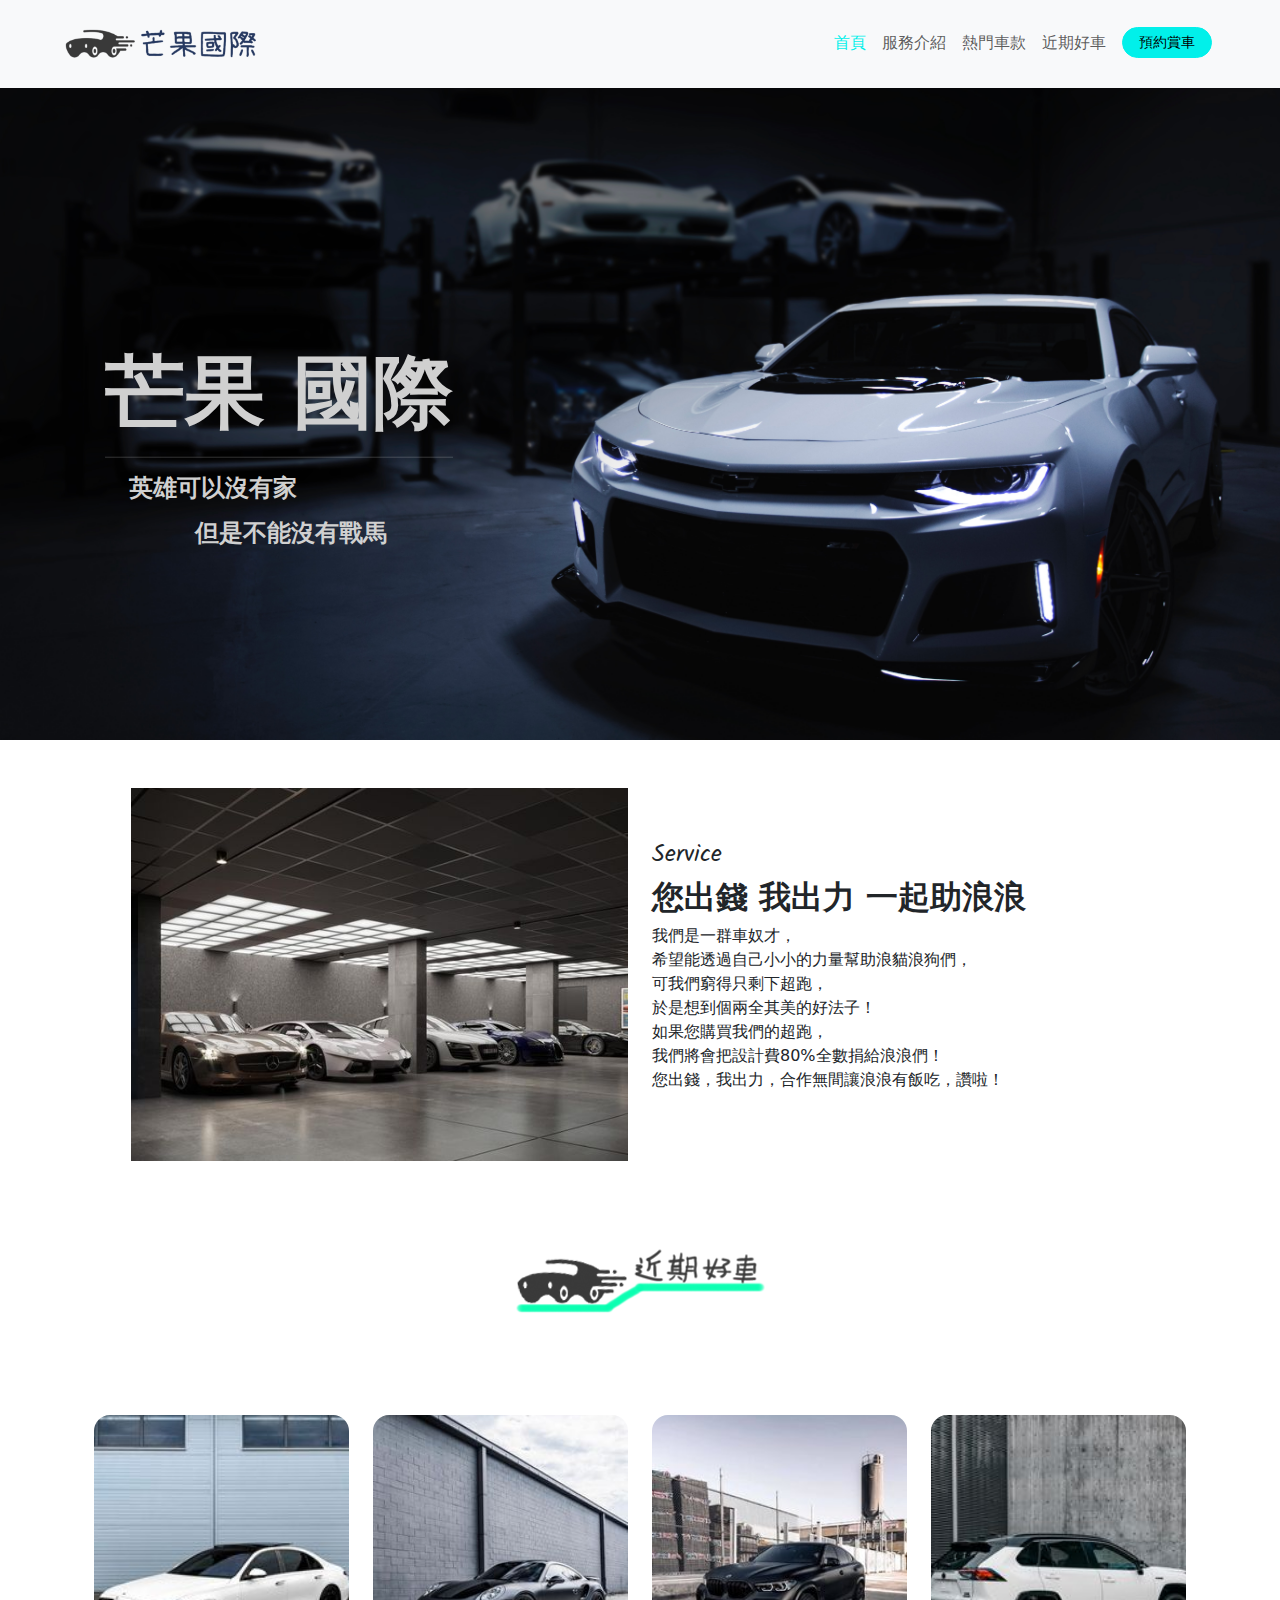
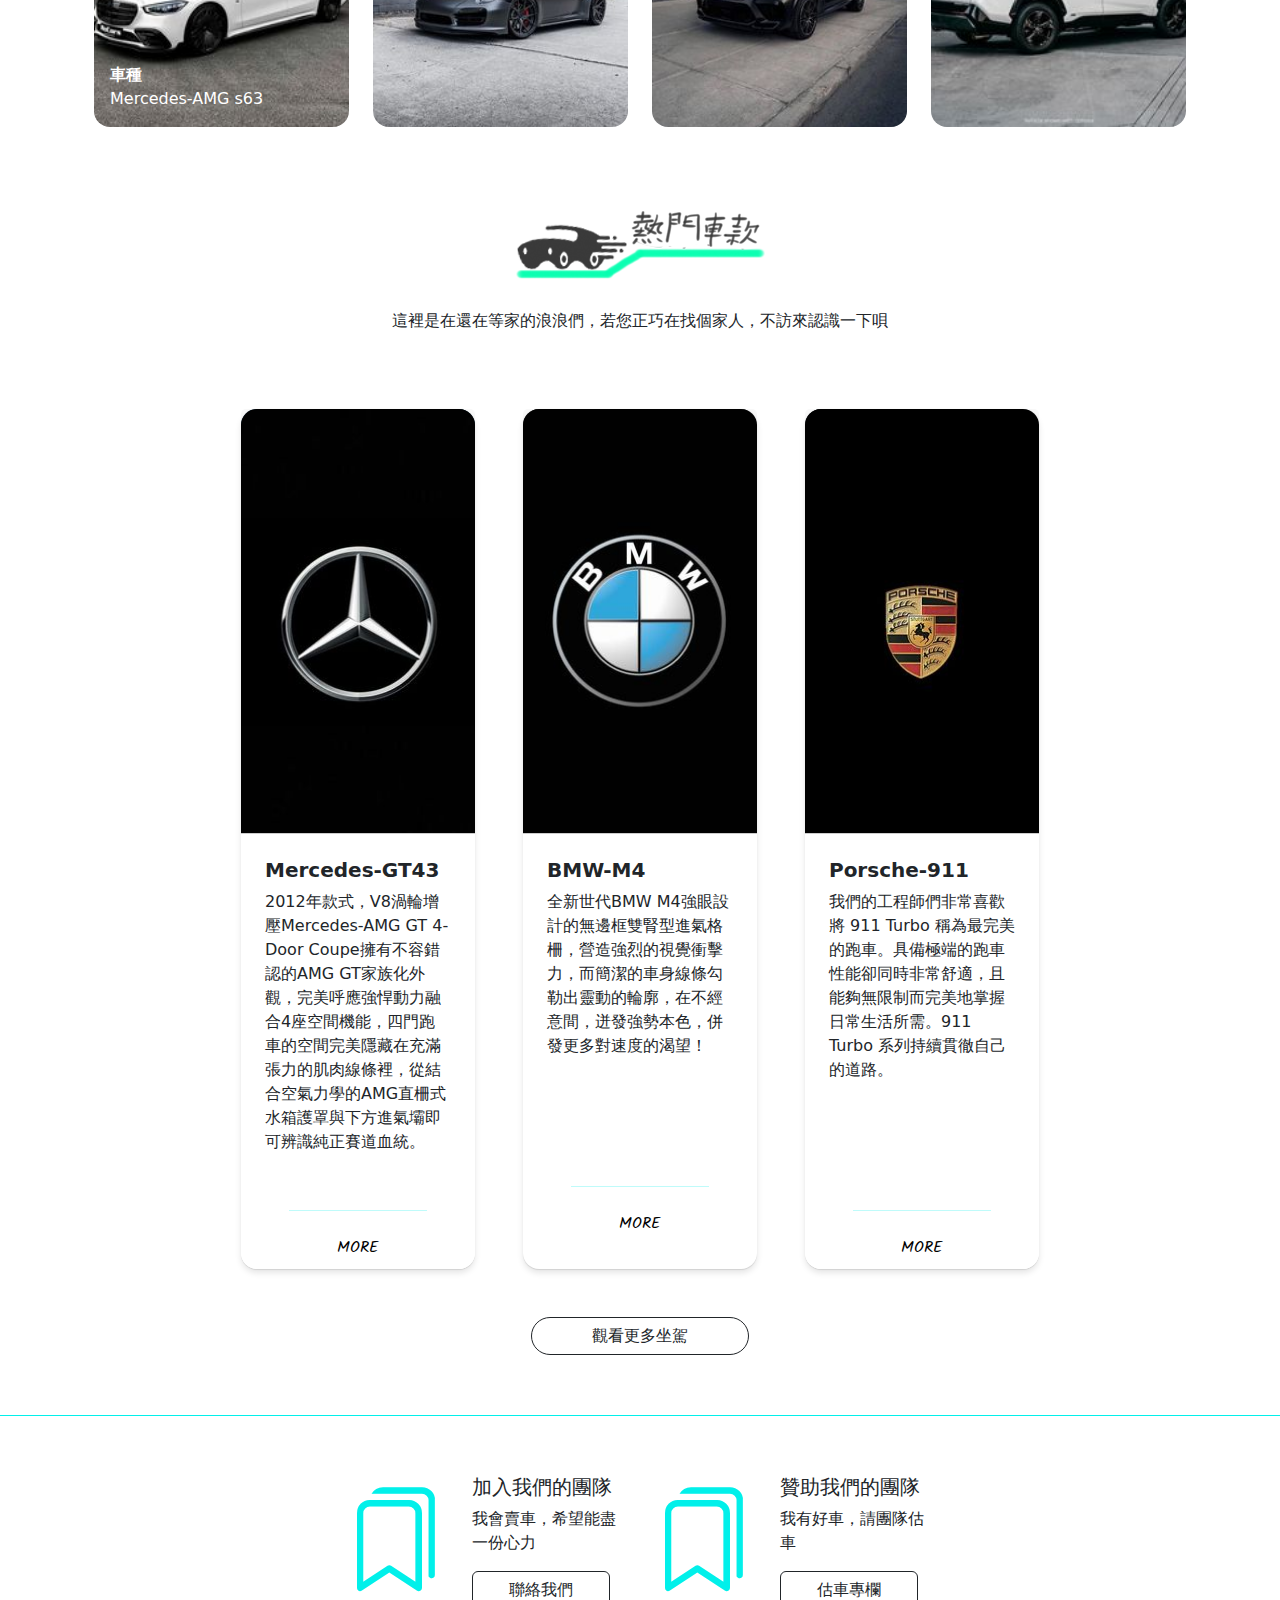
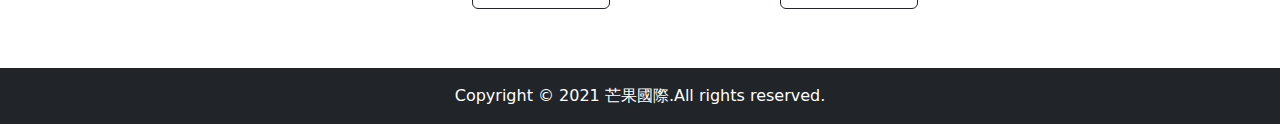
==== commit 5db374ad: "git init" ====
--- a/index.html
+++ b/index.html
@@ -27,19 +27,19 @@
                     <div class="collapse navbar-collapse" id="navbarSupportedContent">
                         <ul class="navbar-nav me-auto mb-2 mb-lg-0">
                             <li class="nav-item">
-                                <a class="nav-link active text-info" aria-current="page" href="/">首頁</a>
-                            </li>
-                            <li class="nav-item">
-                                <a class="nav-link" href="/">服務介紹</a>
-                            </li>
-                            <li class="nav-item">
-                                <a class="nav-link" href="/">熱門車款</a>
-                            </li>
-                            <li class="nav-item">
-                                <a class="nav-link" href="/">近期好車</a>
-                            </li>
-                            <li class="nav-item">
-                                <a class="nav-link pt-1" href="/">
+                                <a class="nav-link active text-info" aria-current="page" href="./index.html">首頁</a>
+                            </li>
+                            <li class="nav-item">
+                                <a class="nav-link" href="./page2.html">服務介紹</a>
+                            </li>
+                            <li class="nav-item">
+                                <a class="nav-link" href="./page3.html">熱門車款</a>
+                            </li>
+                            <li class="nav-item">
+                                <a class="nav-link" href="./page5.html">近期好車</a>
+                            </li>
+                            <li class="nav-item">
+                                <a class="nav-link pt-1" href="./page4.html">
                                     <button class="btn btn-info rounded-pill btn-sm px-3">預約賞車</button>
                                 </a>
                             </li>
@@ -61,7 +61,13 @@
         </nav>
     </div> -->
     <section>
-        <div class="bg-img-size mb-5" style="background-image: url(./car-img/f-page.jpg); height: 810px;"></div>
+        <div class="bg-img-size mb-5" style="background-image: url(./car-img/f-page3.jpg); height: 652px;">
+            <div class="position-absolute text-center text-secondary" style="top: 50%; left: 15%; transform: translate(-25%, -50%); text-align: center;"> 
+                <p class="display-1 fw-bold">芒果 國際</p>
+                <hr class="mb-1 mx-n3">
+                <p class="h4 mt-3 text-start ps-4 fw-bold">英雄可以沒有家</p>
+                <p class="h4 mt-3 text-center ps-4 fw-bold">但是不能沒有戰馬</p>
+            </div></div>
     </section>
     <section class="mb-5">
         <div class="row d-flex justify-content-center m-0">
@@ -94,10 +100,10 @@
                 <div class="col">
                     <div class="card border-0 text-white show-card-detail">
                         <img class="card-img car-model rounded-4" src="./car-img/s63.jpg" alt="s63">
-                        <div class="c1 card-img-overlay gradient car-model rounded-4 d-flex flex-column justify-content-end">
-                            <div>
-                                <p class="fw-bold">車種</p>
-                                <p class="text-nowrap m-1 title">Mercedes-AMG s63</p>
+                        <div class="card-img-overlay d-flex flex-column justify-content-end">
+                            <p class="fw-bold mb-0">車種</p>
+                            <p class="text-nowrap m-0 title">Mercedes-AMG s63</p>
+                            <div class="c1 card-img-overlay gradient car-model rounded-4  ">
                             </div>
                         </div>
                     </div>
@@ -146,58 +152,68 @@
         <div class="row px-lg-6 m-0 d-flex justify-content-center">
             <div class="col-lg-9">
                 <div class="row m-0 row-cols-lg-3 row-cols-1 gy-3">
-                    <div class="col bg-transparent">
+                    <div class="col bg-transparent px-4">
                         <div class="card border-0 hover-shadow-lg img-opacity rounded-4 h-100">
-                            <div class="card-header p-0">
-                                <img class="rounded-top-4" src="./car-img/mercedes.jpg" alt="mercedes logo">
-                                <div class="car-bg-img" style="background-image: url('/car-img/gt43.jpg');"></div>
-                            </div>
-                            <div class="card-body">
-                                <div class="p-2">
-                                    <h5 class="fw-bold">Mercedes-GT43</h5>
-                                    <P>2012年款式，V8渦輪增壓Mercedes-AMG GT 4-Door Coupe擁有不容錯認的AMG GT家族化外觀，完美呼應強悍動力融合4座空間機能，四門跑車的空間完美隱藏在充滿張力的肌肉線條裡，從結合空氣力學的AMG直柵式水箱護罩與下方進氣壩即可辨識純正賽道血統。</P>
-                                </div>
-                            </div>
-                            <hr class="text-info mx-5">
-                            <div class="card-footer bg-white text-center border-0 rounded-4">
-                                <button class="kalma border-0 bg-transparent">MORE</button>
-                            </div>
-                        </div>
-                    </div>
-                    <div class="col bg-transparent">
+                            <a href="./page6.html" class="link-unstyled text-reset text-decoration-none">
+                                <div class="card-header p-0">
+                                    <img class="rounded-top-4" src="./car-img/mercedes.jpg" alt="mercedes logo">
+                                    <div class="car-bg-img" style="background-image: url('/car-img/gt43.jpg');"></div>
+                                </div>
+                                <div class="card-body">
+                                    <div class="p-2">
+                                        <h5 class="fw-bold">Mercedes-GT43</h5>
+                                        <P>2012年款式，V8渦輪增壓Mercedes-AMG GT 4-Door Coupe擁有不容錯認的AMG GT家族化外觀，完美呼應強悍動力融合4座空間機能，四門跑車的空間完美隱藏在充滿張力的肌肉線條裡，從結合空氣力學的AMG直柵式水箱護罩與下方進氣壩即可辨識純正賽道血統。</P>
+                                    </div>
+                                </div>
+                                <hr class="text-info mx-5">
+                                <div class="card-footer bg-white text-center border-0 rounded-4">
+                                    <button class="kalma border-0 bg-transparent">MORE</button>
+                                </div>
+                            </a>
+                        </div>
+                    </div>
+                    <div class="col bg-transparent px-4">
                         <div class="card border-0 hover-shadow-lg img-opacity rounded-4 h-100">
-                            <div class="card-header p-0">
-                                <img class="rounded-top-4" src="./car-img/bmw.jpg" alt="bmw logo">
-                                <div class="car-bg-img" style="background-image: url('/car-img/m4.jpg');"></div>
-                            </div>
-                            <div class="card-body">
-                                <div class="p-2">
-                                    <h5>BMW-M4</h5>
-                                    <P>全新世代BMW M4強眼設計的無邊框雙腎型進氣格柵，營造強烈的視覺衝擊力，而簡潔的車身線條勾勒出靈動的輪廓，在不經意間，迸發強勢本色，併發更多對速度的渴望！</P>
-                                </div>
-                            </div>
-                            <hr class="text-info mx-5">
-                            <div class="card-footer bg-white text-center border-0 rounded-4">
-                                <button class="kalma border-0 bg-transparent">MORE</button>
-                            </div>
-                        </div>
-                    </div>
-                    <div class="col bg-transparent">
+                            <a href="./page6.html" class="link-unstyled text-reset text-decoration-none">
+                                <div class="card-header p-0">
+                                    <img class="rounded-top-4" src="./car-img/bmw.jpg" alt="bmw logo">
+                                    <div class="car-bg-img" style="background-image: url('/car-img/m4.jpg');"></div>
+                                </div>
+                                <div class="card-body">
+                                    <div class="p-2">
+                                        <h5 class="fw-bold">BMW-M4</h5>
+                                        <P>全新世代BMW M4強眼設計的無邊框雙腎型進氣格柵，營造強烈的視覺衝擊力，而簡潔的車身線條勾勒出靈動的輪廓，在不經意間，迸發強勢本色，併發更多對速度的渴望！
+                                            <br><br><br><br>
+                                        </P>
+                                    </div>
+                                </div>
+                                <hr class="text-info mx-5">
+                                <div class="card-footer bg-white text-center border-0 rounded-4 align-self-end">
+                                    <button class="kalma border-0 bg-transparent">MORE</button>
+                                </div>                                
+                            </a>
+                        </div>
+                    </div>
+                    <div class="col bg-transparent px-4">
                         <div class="card border-0 hover-shadow-lg img-opacity rounded-4 h-100">
-                            <div class="card-header p-0">
-                                <img class="rounded-top-4" src="./car-img/porshe.jpg" alt="porshe logo">
-                                <div class="car-bg-img" style="background-image: url('/car-img/911turbo.jpg');"></div>
-                            </div>
-                            <div class="card-body">
-                                <div class="p-2">
-                                    <h5>Porsche-911</h5>
-                                    <P>我們的工程師們非常喜歡將 911 Turbo 稱為最完美的跑車。具備極端的跑車性能卻同時非常舒適，且能夠無限制而完美地掌握日常生活所需。911 Turbo 系列持續貫徹自己的道路。</P>
-                                </div>
-                            </div>
-                            <hr class="text-info mx-5">
-                            <div class="card-footer bg-white text-center border-0 rounded-4">
-                                <button class="kalma border-0 bg-transparent">MORE</button>
-                            </div>
+                            <a href="./page6.html" class="link-unstyled text-reset text-decoration-none">
+                                <div class="card-header p-0">
+                                    <img class="rounded-top-4" src="./car-img/porshe.jpg" alt="porsche logo">
+                                    <div class="car-bg-img" style="background-image: url('/car-img/911turbo.jpg');"></div>
+                                </div>
+                                <div class="card-body">
+                                    <div class="p-2">
+                                        <h5 class="fw-bold">Porsche-911</h5>
+                                        <P>我們的工程師們非常喜歡將 911 Turbo 稱為最完美的跑車。具備極端的跑車性能卻同時非常舒適，且能夠無限制而完美地掌握日常生活所需。911 Turbo 系列持續貫徹自己的道路。
+                                            <br><br><br><br>
+                                        </P>
+                                    </div>
+                                </div>
+                                <hr class="text-info mx-5">
+                                <div class="card-footer bg-white text-center border-0 rounded-4">
+                                    <button class="kalma border-0 bg-transparent">MORE</button>
+                                </div>
+                            </a>
                         </div>
                     </div>
                 </div>
@@ -219,17 +235,17 @@
                             <h5>加入我們的團隊</h5>
                             <P>我會賣車，希望能盡一份心力</P>
                             <a href="/">
-                                <button class="btn btn-outline-dark"><p class="m-0 px-4">聯絡我們</p></button>
+                                <button class="btn btn-outline-dark"><p class="m-0 px-4 text-nowrap">聯絡我們</p></button>
                             </a>
                         </div>
                     </div>
                     <div class="col d-flex justify-content-center mb-5">
                         <i class="bi bi-bookmarks fs-s-104 text-info"></i>
                         <div class="ps-4 d-flex flex-column justify-content-center">
-                            <h5>加入我們的團隊</h5>
-                            <P>我會賣車，希望能盡一份心力</P>
+                            <h5>贊助我們的團隊</h5>
+                            <P>我有好車，請團隊估車</P>
                             <a href="/">
-                                <button class="btn btn-outline-dark"><p class="m-0 px-4">聯絡我們</p></button>
+                                <button class="btn btn-outline-dark"><p class="m-0 px-4 text-nowrap">估車專欄</p></button>
                             </a>
                         </div>
                     </div>
--- a/stylesheet/all.css
+++ b/stylesheet/all.css
@@ -43,6 +43,20 @@
 @media (min-width: 992px) {
   .car-model2 {
     height: 539px;
+  }
+}
+
+.car-model3 {
+  position: center center;
+  -o-object-fit: cover;
+     object-fit: cover;
+  height: 100px;
+  width: 100px;
+}
+@media (min-width: 992px) {
+  .car-model3 {
+    height: 100%;
+    width: 200px;
   }
 }
 
@@ -93,7 +107,7 @@
   opacity: 0;
 }
 .img-opacity:hover button {
-  color: #0dcaf0;
+  color: #01F0EA;
 }
 
 .car-bg-img {
@@ -129,7 +143,7 @@
   transition: margin-left 0.25s ease;
 }
 .ds-hover-father:hover .ds-hover {
-  color: #0dcaf0;
+  color: #01F0EA;
 }
 @media (min-width: 992px) {
   .ds-hover-father:hover .ds-hover {
@@ -160,7 +174,7 @@
   right: 0;
   height: 3px;
   width: 95%;
-  background-color: #0dcaf0;
+  background-color: #01F0EA;
 }
 
 body {
@@ -191,7 +205,7 @@
   --bs-yellow: #ffc107;
   --bs-green: #198754;
   --bs-teal: #20c997;
-  --bs-cyan: #0dcaf0;
+  --bs-cyan: #01F0EA;
   --bs-black: #000;
   --bs-white: #fff;
   --bs-gray: #6c757d;
@@ -206,17 +220,17 @@
   --bs-gray-800: #343a40;
   --bs-gray-900: #212529;
   --bs-primary: #0d6efd;
-  --bs-secondary: #6c757d;
+  --bs-secondary: #D0D0D0;
   --bs-success: #198754;
-  --bs-info: #0dcaf0;
+  --bs-info: #01F0EA;
   --bs-warning: #ffc107;
   --bs-danger: #dc3545;
   --bs-light: #f8f9fa;
   --bs-dark: #212529;
   --bs-primary-rgb: 13, 110, 253;
-  --bs-secondary-rgb: 108, 117, 125;
+  --bs-secondary-rgb: 208, 208, 208;
   --bs-success-rgb: 25, 135, 84;
-  --bs-info-rgb: 13, 202, 240;
+  --bs-info-rgb: 1, 240, 234;
   --bs-warning-rgb: 255, 193, 7;
   --bs-danger-rgb: 220, 53, 69;
   --bs-light-rgb: 248, 249, 250;
@@ -224,7 +238,7 @@
   --bs-primary-text-emphasis: #052c65;
   --bs-secondary-text-emphasis: #2b2f32;
   --bs-success-text-emphasis: #0a3622;
-  --bs-info-text-emphasis: #055160;
+  --bs-info-text-emphasis: #00605e;
   --bs-warning-text-emphasis: #664d03;
   --bs-danger-text-emphasis: #58151c;
   --bs-light-text-emphasis: #495057;
@@ -232,7 +246,7 @@
   --bs-primary-bg-subtle: #cfe2ff;
   --bs-secondary-bg-subtle: #e2e3e5;
   --bs-success-bg-subtle: #d1e7dd;
-  --bs-info-bg-subtle: #cff4fc;
+  --bs-info-bg-subtle: #ccfcfb;
   --bs-warning-bg-subtle: #fff3cd;
   --bs-danger-bg-subtle: #f8d7da;
   --bs-light-bg-subtle: #fcfcfd;
@@ -240,7 +254,7 @@
   --bs-primary-border-subtle: #9ec5fe;
   --bs-secondary-border-subtle: #c4c8cb;
   --bs-success-border-subtle: #a3cfbb;
-  --bs-info-border-subtle: #9eeaf9;
+  --bs-info-border-subtle: #99f9f7;
   --bs-warning-border-subtle: #ffe69c;
   --bs-danger-border-subtle: #f1aeb5;
   --bs-light-border-subtle: #e9ecef;
@@ -319,7 +333,7 @@
   --bs-primary-text-emphasis: #6ea8fe;
   --bs-secondary-text-emphasis: #a7acb1;
   --bs-success-text-emphasis: #75b798;
-  --bs-info-text-emphasis: #6edff6;
+  --bs-info-text-emphasis: #67f6f2;
   --bs-warning-text-emphasis: #ffda6a;
   --bs-danger-text-emphasis: #ea868f;
   --bs-light-text-emphasis: #f8f9fa;
@@ -327,7 +341,7 @@
   --bs-primary-bg-subtle: #031633;
   --bs-secondary-bg-subtle: #161719;
   --bs-success-bg-subtle: #051b11;
-  --bs-info-bg-subtle: #032830;
+  --bs-info-bg-subtle: #00302f;
   --bs-warning-bg-subtle: #332701;
   --bs-danger-bg-subtle: #2c0b0e;
   --bs-light-bg-subtle: #343a40;
@@ -335,7 +349,7 @@
   --bs-primary-border-subtle: #084298;
   --bs-secondary-border-subtle: #41464b;
   --bs-success-border-subtle: #0f5132;
-  --bs-info-border-subtle: #087990;
+  --bs-info-border-subtle: #01908c;
   --bs-warning-border-subtle: #997404;
   --bs-danger-border-subtle: #842029;
   --bs-light-border-subtle: #495057;
@@ -2196,13 +2210,13 @@
 
 .table-info {
   --bs-table-color: #000;
-  --bs-table-bg: #cff4fc;
-  --bs-table-border-color: #badce3;
-  --bs-table-striped-bg: #c5e8ef;
+  --bs-table-bg: #ccfcfb;
+  --bs-table-border-color: #b8e3e2;
+  --bs-table-striped-bg: #c2efee;
   --bs-table-striped-color: #000;
-  --bs-table-active-bg: #badce3;
+  --bs-table-active-bg: #b8e3e2;
   --bs-table-active-color: #000;
-  --bs-table-hover-bg: #bfe2e9;
+  --bs-table-hover-bg: #bde9e8;
   --bs-table-hover-color: #000;
   color: var(--bs-table-color);
   border-color: var(--bs-table-border-color);
@@ -2388,8 +2402,7 @@
 .form-control::file-selector-button {
   padding: 0.375rem 0.75rem;
   margin: -0.375rem -0.75rem;
-  -webkit-margin-end: 0.75rem;
-          margin-inline-end: 0.75rem;
+  margin-inline-end: 0.75rem;
   color: var(--bs-body-color);
   background-color: var(--bs-tertiary-bg);
   pointer-events: none;
@@ -2437,8 +2450,7 @@
 .form-control-sm::file-selector-button {
   padding: 0.25rem 0.5rem;
   margin: -0.25rem -0.5rem;
-  -webkit-margin-end: 0.5rem;
-          margin-inline-end: 0.5rem;
+  margin-inline-end: 0.5rem;
 }
 
 .form-control-lg {
@@ -2450,8 +2462,7 @@
 .form-control-lg::file-selector-button {
   padding: 0.5rem 1rem;
   margin: -0.5rem -1rem;
-  -webkit-margin-end: 1rem;
-          margin-inline-end: 1rem;
+  margin-inline-end: 1rem;
 }
 
 textarea.form-control {
@@ -3246,20 +3257,20 @@
 }
 
 .btn-secondary {
-  --bs-btn-color: #fff;
-  --bs-btn-bg: #6c757d;
-  --bs-btn-border-color: #6c757d;
-  --bs-btn-hover-color: #fff;
-  --bs-btn-hover-bg: #5c636a;
-  --bs-btn-hover-border-color: #565e64;
-  --bs-btn-focus-shadow-rgb: 130, 138, 145;
-  --bs-btn-active-color: #fff;
-  --bs-btn-active-bg: #565e64;
-  --bs-btn-active-border-color: #51585e;
+  --bs-btn-color: #000;
+  --bs-btn-bg: #D0D0D0;
+  --bs-btn-border-color: #D0D0D0;
+  --bs-btn-hover-color: #000;
+  --bs-btn-hover-bg: #d7d7d7;
+  --bs-btn-hover-border-color: #d5d5d5;
+  --bs-btn-focus-shadow-rgb: 177, 177, 177;
+  --bs-btn-active-color: #000;
+  --bs-btn-active-bg: #d9d9d9;
+  --bs-btn-active-border-color: #d5d5d5;
   --bs-btn-active-shadow: inset 0 3px 5px rgba(0, 0, 0, 0.125);
-  --bs-btn-disabled-color: #fff;
-  --bs-btn-disabled-bg: #6c757d;
-  --bs-btn-disabled-border-color: #6c757d;
+  --bs-btn-disabled-color: #000;
+  --bs-btn-disabled-bg: #D0D0D0;
+  --bs-btn-disabled-border-color: #D0D0D0;
 }
 
 .btn-success {
@@ -3281,19 +3292,19 @@
 
 .btn-info {
   --bs-btn-color: #000;
-  --bs-btn-bg: #0dcaf0;
-  --bs-btn-border-color: #0dcaf0;
+  --bs-btn-bg: #01F0EA;
+  --bs-btn-border-color: #01F0EA;
   --bs-btn-hover-color: #000;
-  --bs-btn-hover-bg: #31d2f2;
-  --bs-btn-hover-border-color: #25cff2;
-  --bs-btn-focus-shadow-rgb: 11, 172, 204;
+  --bs-btn-hover-bg: #27f2ed;
+  --bs-btn-hover-border-color: #1af2ec;
+  --bs-btn-focus-shadow-rgb: 1, 204, 199;
   --bs-btn-active-color: #000;
-  --bs-btn-active-bg: #3dd5f3;
-  --bs-btn-active-border-color: #25cff2;
+  --bs-btn-active-bg: #34f3ee;
+  --bs-btn-active-border-color: #1af2ec;
   --bs-btn-active-shadow: inset 0 3px 5px rgba(0, 0, 0, 0.125);
   --bs-btn-disabled-color: #000;
-  --bs-btn-disabled-bg: #0dcaf0;
-  --bs-btn-disabled-border-color: #0dcaf0;
+  --bs-btn-disabled-bg: #01F0EA;
+  --bs-btn-disabled-border-color: #01F0EA;
 }
 
 .btn-warning {
@@ -3382,19 +3393,19 @@
 }
 
 .btn-outline-secondary {
-  --bs-btn-color: #6c757d;
-  --bs-btn-border-color: #6c757d;
-  --bs-btn-hover-color: #fff;
-  --bs-btn-hover-bg: #6c757d;
-  --bs-btn-hover-border-color: #6c757d;
-  --bs-btn-focus-shadow-rgb: 108, 117, 125;
-  --bs-btn-active-color: #fff;
-  --bs-btn-active-bg: #6c757d;
-  --bs-btn-active-border-color: #6c757d;
+  --bs-btn-color: #D0D0D0;
+  --bs-btn-border-color: #D0D0D0;
+  --bs-btn-hover-color: #000;
+  --bs-btn-hover-bg: #D0D0D0;
+  --bs-btn-hover-border-color: #D0D0D0;
+  --bs-btn-focus-shadow-rgb: 208, 208, 208;
+  --bs-btn-active-color: #000;
+  --bs-btn-active-bg: #D0D0D0;
+  --bs-btn-active-border-color: #D0D0D0;
   --bs-btn-active-shadow: inset 0 3px 5px rgba(0, 0, 0, 0.125);
-  --bs-btn-disabled-color: #6c757d;
+  --bs-btn-disabled-color: #D0D0D0;
   --bs-btn-disabled-bg: transparent;
-  --bs-btn-disabled-border-color: #6c757d;
+  --bs-btn-disabled-border-color: #D0D0D0;
   --bs-gradient: none;
 }
 
@@ -3416,19 +3427,19 @@
 }
 
 .btn-outline-info {
-  --bs-btn-color: #0dcaf0;
-  --bs-btn-border-color: #0dcaf0;
+  --bs-btn-color: #01F0EA;
+  --bs-btn-border-color: #01F0EA;
   --bs-btn-hover-color: #000;
-  --bs-btn-hover-bg: #0dcaf0;
-  --bs-btn-hover-border-color: #0dcaf0;
-  --bs-btn-focus-shadow-rgb: 13, 202, 240;
+  --bs-btn-hover-bg: #01F0EA;
+  --bs-btn-hover-border-color: #01F0EA;
+  --bs-btn-focus-shadow-rgb: 1, 240, 234;
   --bs-btn-active-color: #000;
-  --bs-btn-active-bg: #0dcaf0;
-  --bs-btn-active-border-color: #0dcaf0;
+  --bs-btn-active-bg: #01F0EA;
+  --bs-btn-active-border-color: #01F0EA;
   --bs-btn-active-shadow: inset 0 3px 5px rgba(0, 0, 0, 0.125);
-  --bs-btn-disabled-color: #0dcaf0;
+  --bs-btn-disabled-color: #01F0EA;
   --bs-btn-disabled-bg: transparent;
-  --bs-btn-disabled-border-color: #0dcaf0;
+  --bs-btn-disabled-border-color: #01F0EA;
   --bs-gradient: none;
 }
 
@@ -6526,8 +6537,6 @@
     border-right: var(--bs-offcanvas-border-width) solid var(--bs-offcanvas-border-color);
     transform: translateX(-100%);
   }
-}
-@media (max-width: 575.98px) {
   .offcanvas-sm.offcanvas-end {
     top: 0;
     right: 0;
@@ -6535,8 +6544,6 @@
     border-left: var(--bs-offcanvas-border-width) solid var(--bs-offcanvas-border-color);
     transform: translateX(100%);
   }
-}
-@media (max-width: 575.98px) {
   .offcanvas-sm.offcanvas-top {
     top: 0;
     right: 0;
@@ -6546,8 +6553,6 @@
     border-bottom: var(--bs-offcanvas-border-width) solid var(--bs-offcanvas-border-color);
     transform: translateY(-100%);
   }
-}
-@media (max-width: 575.98px) {
   .offcanvas-sm.offcanvas-bottom {
     right: 0;
     left: 0;
@@ -6556,13 +6561,9 @@
     border-top: var(--bs-offcanvas-border-width) solid var(--bs-offcanvas-border-color);
     transform: translateY(100%);
   }
-}
-@media (max-width: 575.98px) {
   .offcanvas-sm.showing, .offcanvas-sm.show:not(.hiding) {
     transform: none;
   }
-}
-@media (max-width: 575.98px) {
   .offcanvas-sm.showing, .offcanvas-sm.hiding, .offcanvas-sm.show {
     visibility: visible;
   }
@@ -6614,8 +6615,6 @@
     border-right: var(--bs-offcanvas-border-width) solid var(--bs-offcanvas-border-color);
     transform: translateX(-100%);
   }
-}
-@media (max-width: 767.98px) {
   .offcanvas-md.offcanvas-end {
     top: 0;
     right: 0;
@@ -6623,8 +6622,6 @@
     border-left: var(--bs-offcanvas-border-width) solid var(--bs-offcanvas-border-color);
     transform: translateX(100%);
   }
-}
-@media (max-width: 767.98px) {
   .offcanvas-md.offcanvas-top {
     top: 0;
     right: 0;
@@ -6634,8 +6631,6 @@
     border-bottom: var(--bs-offcanvas-border-width) solid var(--bs-offcanvas-border-color);
     transform: translateY(-100%);
   }
-}
-@media (max-width: 767.98px) {
   .offcanvas-md.offcanvas-bottom {
     right: 0;
     left: 0;
@@ -6644,13 +6639,9 @@
     border-top: var(--bs-offcanvas-border-width) solid var(--bs-offcanvas-border-color);
     transform: translateY(100%);
   }
-}
-@media (max-width: 767.98px) {
   .offcanvas-md.showing, .offcanvas-md.show:not(.hiding) {
     transform: none;
   }
-}
-@media (max-width: 767.98px) {
   .offcanvas-md.showing, .offcanvas-md.hiding, .offcanvas-md.show {
     visibility: visible;
   }
@@ -6702,8 +6693,6 @@
     border-right: var(--bs-offcanvas-border-width) solid var(--bs-offcanvas-border-color);
     transform: translateX(-100%);
   }
-}
-@media (max-width: 991.98px) {
   .offcanvas-lg.offcanvas-end {
     top: 0;
     right: 0;
@@ -6711,8 +6700,6 @@
     border-left: var(--bs-offcanvas-border-width) solid var(--bs-offcanvas-border-color);
     transform: translateX(100%);
   }
-}
-@media (max-width: 991.98px) {
   .offcanvas-lg.offcanvas-top {
     top: 0;
     right: 0;
@@ -6722,8 +6709,6 @@
     border-bottom: var(--bs-offcanvas-border-width) solid var(--bs-offcanvas-border-color);
     transform: translateY(-100%);
   }
-}
-@media (max-width: 991.98px) {
   .offcanvas-lg.offcanvas-bottom {
     right: 0;
     left: 0;
@@ -6732,13 +6717,9 @@
     border-top: var(--bs-offcanvas-border-width) solid var(--bs-offcanvas-border-color);
     transform: translateY(100%);
   }
-}
-@media (max-width: 991.98px) {
   .offcanvas-lg.showing, .offcanvas-lg.show:not(.hiding) {
     transform: none;
   }
-}
-@media (max-width: 991.98px) {
   .offcanvas-lg.showing, .offcanvas-lg.hiding, .offcanvas-lg.show {
     visibility: visible;
   }
@@ -6790,8 +6771,6 @@
     border-right: var(--bs-offcanvas-border-width) solid var(--bs-offcanvas-border-color);
     transform: translateX(-100%);
   }
-}
-@media (max-width: 1199.98px) {
   .offcanvas-xl.offcanvas-end {
     top: 0;
     right: 0;
@@ -6799,8 +6778,6 @@
     border-left: var(--bs-offcanvas-border-width) solid var(--bs-offcanvas-border-color);
     transform: translateX(100%);
   }
-}
-@media (max-width: 1199.98px) {
   .offcanvas-xl.offcanvas-top {
     top: 0;
     right: 0;
@@ -6810,8 +6787,6 @@
     border-bottom: var(--bs-offcanvas-border-width) solid var(--bs-offcanvas-border-color);
     transform: translateY(-100%);
   }
-}
-@media (max-width: 1199.98px) {
   .offcanvas-xl.offcanvas-bottom {
     right: 0;
     left: 0;
@@ -6820,13 +6795,9 @@
     border-top: var(--bs-offcanvas-border-width) solid var(--bs-offcanvas-border-color);
     transform: translateY(100%);
   }
-}
-@media (max-width: 1199.98px) {
   .offcanvas-xl.showing, .offcanvas-xl.show:not(.hiding) {
     transform: none;
   }
-}
-@media (max-width: 1199.98px) {
   .offcanvas-xl.showing, .offcanvas-xl.hiding, .offcanvas-xl.show {
     visibility: visible;
   }
@@ -6878,8 +6849,6 @@
     border-right: var(--bs-offcanvas-border-width) solid var(--bs-offcanvas-border-color);
     transform: translateX(-100%);
   }
-}
-@media (max-width: 1399.98px) {
   .offcanvas-xxl.offcanvas-end {
     top: 0;
     right: 0;
@@ -6887,8 +6856,6 @@
     border-left: var(--bs-offcanvas-border-width) solid var(--bs-offcanvas-border-color);
     transform: translateX(100%);
   }
-}
-@media (max-width: 1399.98px) {
   .offcanvas-xxl.offcanvas-top {
     top: 0;
     right: 0;
@@ -6898,8 +6865,6 @@
     border-bottom: var(--bs-offcanvas-border-width) solid var(--bs-offcanvas-border-color);
     transform: translateY(-100%);
   }
-}
-@media (max-width: 1399.98px) {
   .offcanvas-xxl.offcanvas-bottom {
     right: 0;
     left: 0;
@@ -6908,13 +6873,9 @@
     border-top: var(--bs-offcanvas-border-width) solid var(--bs-offcanvas-border-color);
     transform: translateY(100%);
   }
-}
-@media (max-width: 1399.98px) {
   .offcanvas-xxl.showing, .offcanvas-xxl.show:not(.hiding) {
     transform: none;
   }
-}
-@media (max-width: 1399.98px) {
   .offcanvas-xxl.showing, .offcanvas-xxl.hiding, .offcanvas-xxl.show {
     visibility: visible;
   }
@@ -7094,8 +7055,8 @@
 }
 
 .text-bg-secondary {
-  color: #fff !important;
-  background-color: RGBA(108, 117, 125, var(--bs-bg-opacity, 1)) !important;
+  color: #000 !important;
+  background-color: RGBA(208, 208, 208, var(--bs-bg-opacity, 1)) !important;
 }
 
 .text-bg-success {
@@ -7105,7 +7066,7 @@
 
 .text-bg-info {
   color: #000 !important;
-  background-color: RGBA(13, 202, 240, var(--bs-bg-opacity, 1)) !important;
+  background-color: RGBA(1, 240, 234, var(--bs-bg-opacity, 1)) !important;
 }
 
 .text-bg-warning {
@@ -7142,8 +7103,8 @@
   text-decoration-color: RGBA(var(--bs-secondary-rgb), var(--bs-link-underline-opacity, 1)) !important;
 }
 .link-secondary:hover, .link-secondary:focus {
-  color: RGBA(86, 94, 100, var(--bs-link-opacity, 1)) !important;
-  text-decoration-color: RGBA(86, 94, 100, var(--bs-link-underline-opacity, 1)) !important;
+  color: RGBA(217, 217, 217, var(--bs-link-opacity, 1)) !important;
+  text-decoration-color: RGBA(217, 217, 217, var(--bs-link-underline-opacity, 1)) !important;
 }
 
 .link-success {
@@ -7160,8 +7121,8 @@
   text-decoration-color: RGBA(var(--bs-info-rgb), var(--bs-link-underline-opacity, 1)) !important;
 }
 .link-info:hover, .link-info:focus {
-  color: RGBA(61, 213, 243, var(--bs-link-opacity, 1)) !important;
-  text-decoration-color: RGBA(61, 213, 243, var(--bs-link-underline-opacity, 1)) !important;
+  color: RGBA(52, 243, 238, var(--bs-link-opacity, 1)) !important;
+  text-decoration-color: RGBA(52, 243, 238, var(--bs-link-underline-opacity, 1)) !important;
 }
 
 .link-warning {
@@ -7927,7 +7888,7 @@
 }
 
 .h-25 {
-  height: 25% !important;
+  height: 50% !important;
 }
 
 .h-50 {
@@ -9498,7 +9459,7 @@
 }
 
 .min-vh-2-40 {
-  min-height: 36vh !important;
+  min-height: 48vh !important;
 }
 
 .fs-s-104 {
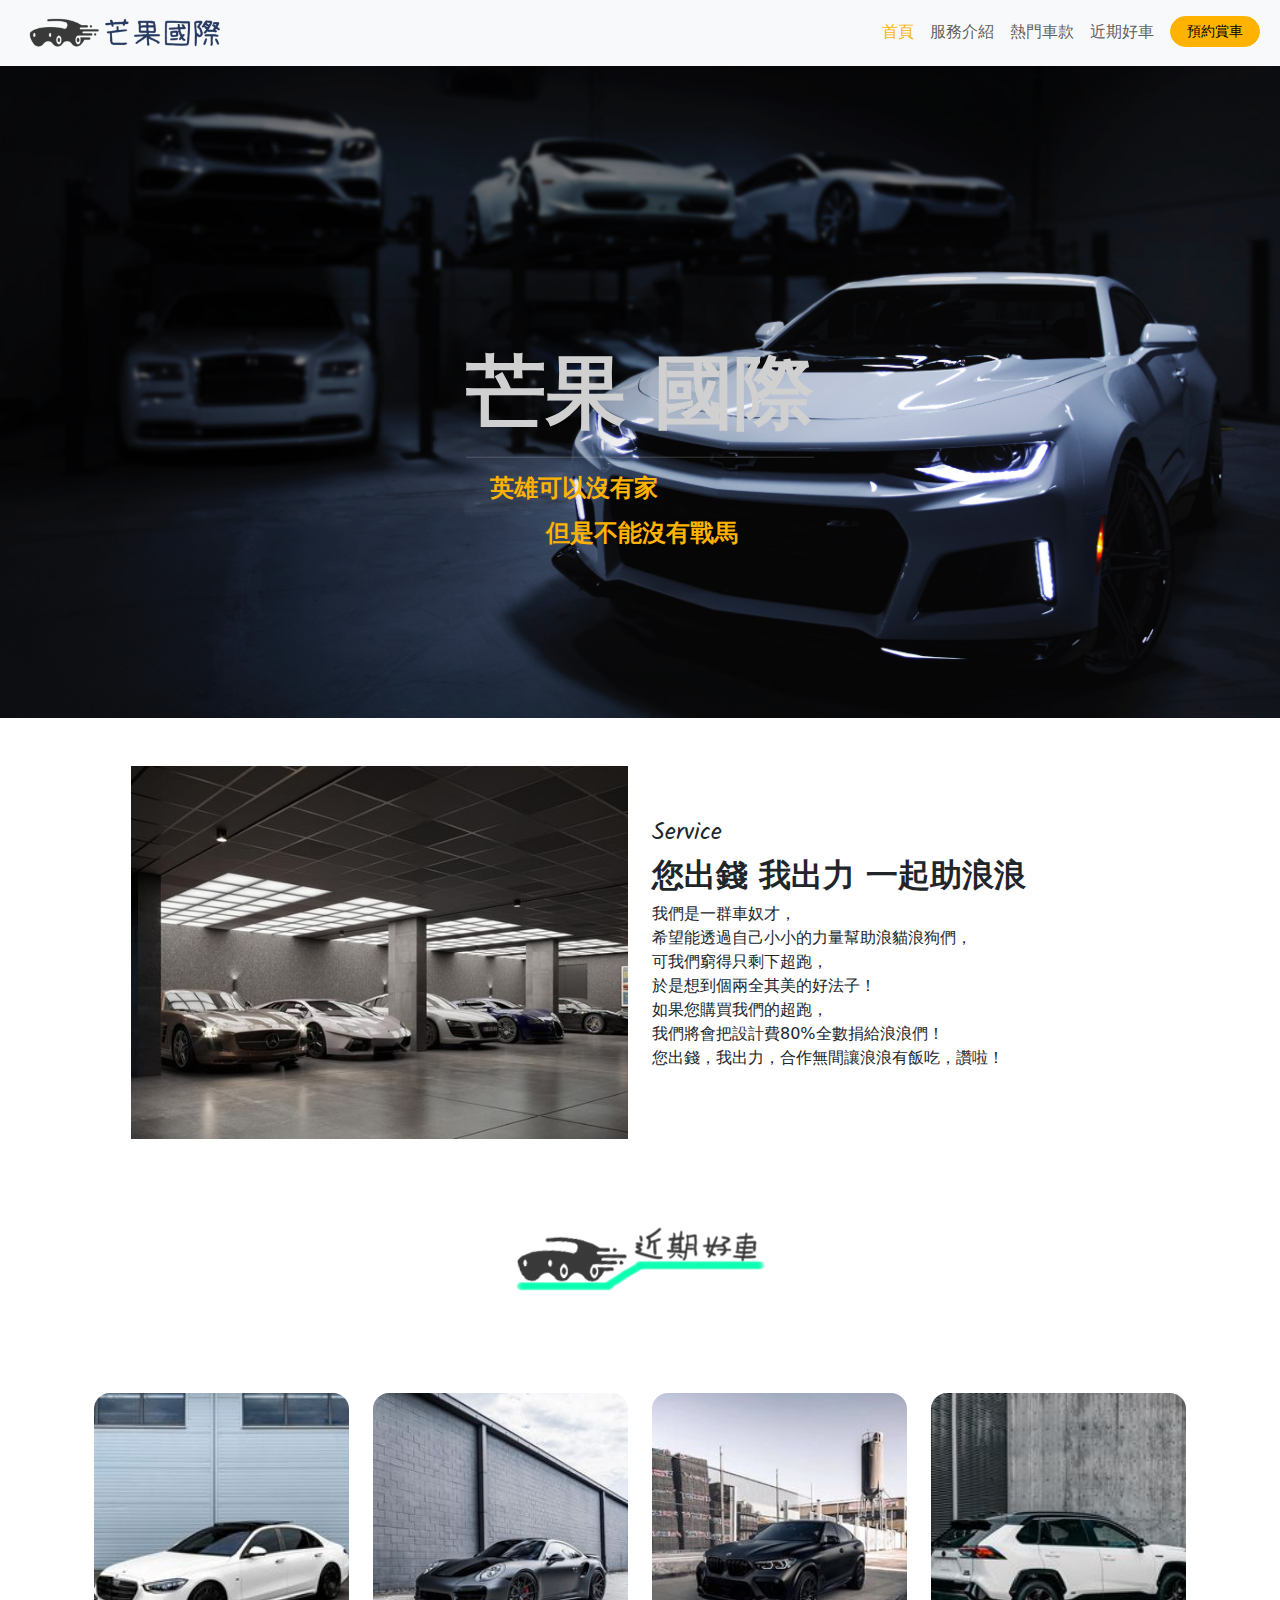
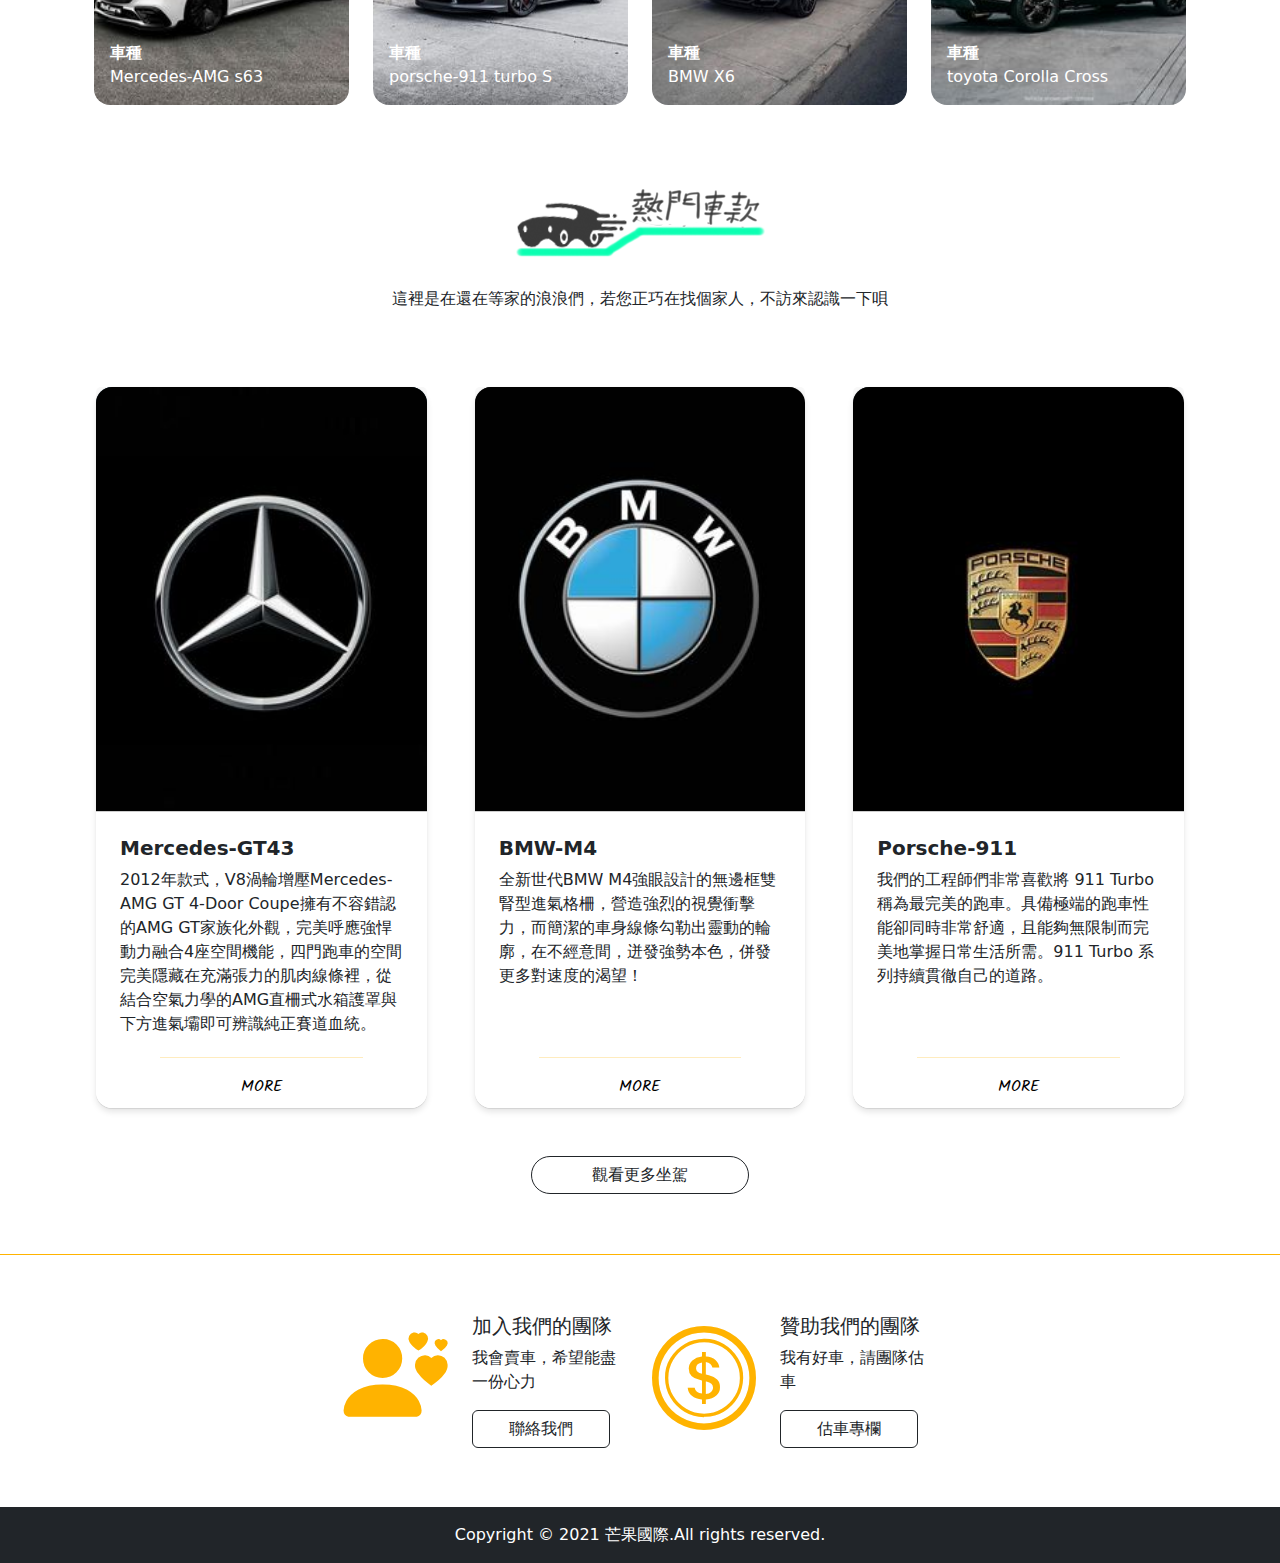
==== commit 39b2ce9d: "git init" ====
--- a/index.html
+++ b/index.html
@@ -9,41 +9,27 @@
     <link rel="preconnect" href="https://fonts.googleapis.com">
     <link rel="preconnect" href="https://fonts.gstatic.com" crossorigin>
     <link href="https://fonts.googleapis.com/css2?family=Noto+Sans:wght@400;700&display=swap" rel="stylesheet">
-    <link rel="preconnect" href="https://fonts.googleapis.com">
-    <link rel="preconnect" href="https://fonts.gstatic.com" crossorigin>
     <link href="https://fonts.googleapis.com/css2?family=Kalam:wght@700&display=swap" rel="stylesheet">
 </head>
 <body>
     <section class="sticky-top">
-        <nav class="navbar navbar-expand-lg navbar-light bg-light p-0">
-            <div class="container-fluid d-flex flex-nowrap px-lg-6 px-1">
-                <a class="navbar-brand py-4" href="#">
-                    <img src="./car-img/logo.png" alt="" style="height: 40px;">
-                </a>
-                <div>
-                    <button class="navbar-toggler" type="button" data-bs-toggle="collapse" data-bs-target="#navbarSupportedContent" aria-controls="navbarSupportedContent" aria-expanded="false" aria-label="Toggle navigation">
+        <nav class="navbar navbar-expand-lg bg-body-tertiary">
+            <div class="container-fluid">
+                <div class="container-fluid d-flex justify-content-between pe-4">
+                    <a class="navbar-brand" href="#"><img src="./car-img/logo.png" alt="" style="height: 40px;"></a>
+                    <button class="navbar-toggler" type="button" data-bs-toggle="collapse" data-bs-target="#navbarNavAltMarkup" aria-controls="navbarNavAltMarkup" aria-expanded="false" aria-label="Toggle navigation">
                         <span class="navbar-toggler-icon"></span>
                     </button>
-                    <div class="collapse navbar-collapse" id="navbarSupportedContent">
-                        <ul class="navbar-nav me-auto mb-2 mb-lg-0">
-                            <li class="nav-item">
-                                <a class="nav-link active text-info" aria-current="page" href="./index.html">首頁</a>
-                            </li>
-                            <li class="nav-item">
-                                <a class="nav-link" href="./page2.html">服務介紹</a>
-                            </li>
-                            <li class="nav-item">
-                                <a class="nav-link" href="./page3.html">熱門車款</a>
-                            </li>
-                            <li class="nav-item">
-                                <a class="nav-link" href="./page5.html">近期好車</a>
-                            </li>
-                            <li class="nav-item">
-                                <a class="nav-link pt-1" href="./page4.html">
-                                    <button class="btn btn-info rounded-pill btn-sm px-3">預約賞車</button>
-                                </a>
-                            </li>
-                        </ul>
+                </div>
+                <div class="collapse navbar-collapse" id="navbarNavAltMarkup">
+                    <div class="navbar-nav">
+                        <a class="nav-link active text-info text-end text-nowrap" aria-current="page" href="./index.html"><p class="mb-0 me-lg-0 me-5">首頁</p></a>
+                        <a class="nav-link text-end text-nowrap" href="./page2.html"><p class="mb-0 me-lg-0 me-3">服務介紹</p></a>
+                        <a class="nav-link text-end text-nowrap" href="./page3.html"><p class="mb-0 me-lg-0 me-3">熱門車款</p></a>
+                        <a class="nav-link text-end text-nowrap" href="./page5.html"><p class="mb-0 me-lg-0 me-3">近期好車</p></a>
+                        <a class="nav-link bottom-0 end-0 pt-1 text-nowrap text-end" href="./page4.html">
+                            <button class="btn btn-info rounded-pill btn-sm px-3">預約賞車</button>
+                        </a>
                     </div>
                 </div>
             </div>
@@ -62,12 +48,14 @@
     </div> -->
     <section>
         <div class="bg-img-size mb-5" style="background-image: url(./car-img/f-page3.jpg); height: 652px;">
-            <div class="position-absolute text-center text-secondary" style="top: 50%; left: 15%; transform: translate(-25%, -50%); text-align: center;"> 
-                <p class="display-1 fw-bold">芒果 國際</p>
-                <hr class="mb-1 mx-n3">
-                <p class="h4 mt-3 text-start ps-4 fw-bold">英雄可以沒有家</p>
-                <p class="h4 mt-3 text-center ps-4 fw-bold">但是不能沒有戰馬</p>
-            </div></div>
+            <!-- <div class="position-absolute text-center text-secondary" style="top: 50%; left: 15%; transform: translate(-25%, -50%); text-align: center;">  -->
+                <div class="position-absolute top-50 start-50 translate-middle">
+                <p class="display-1 fw-bold text-secondary">芒果 國際</p>
+                <hr class="mb-1 mx-n3 text-secondary">
+                <p class="h4 mt-3 text-start ps-lg-4 ps-1 fw-bold text-info">英雄可以沒有家</p>
+                <p class="h4 mt-3 text-center ps-1 fw-bold text-info">但是不能沒有戰馬</p>
+            </div>
+        </div>
     </section>
     <section class="mb-5">
         <div class="row d-flex justify-content-center m-0">
@@ -96,7 +84,7 @@
             <div class="d-flex justify-content-center pb-5">
                 <img src="./car-img/title1.png" alt="近期好車">
             </div>
-            <div class="row g-4 m-0 row-cols-lg-4 row-cols-2 px-lg-0 px-2">
+            <div class="row g-4 m-0 row-cols-lg-4 row-cols-2 px-lg-0 px-4">
                 <div class="col">
                     <div class="card border-0 text-white show-card-detail">
                         <img class="card-img car-model rounded-4" src="./car-img/s63.jpg" alt="s63">
@@ -111,10 +99,10 @@
                 <div class="col">
                     <div class="card border-0 text-white show-card-detail">
                         <img class="card-img car-model rounded-4" src="./car-img/911turbo.jpg" alt="911turbo">
-                        <div class="c1 card-img-overlay gradient car-model rounded-4 d-flex flex-column justify-content-end">
-                            <div>
-                                <p class="fw-bold">車種</p>
-                                <p class="text-nowrap m-1 title">porsche-911 turbo S</p>
+                        <div class="card-img-overlay d-flex flex-column justify-content-end">
+                            <p class="fw-bold mb-0">車種</p>
+                            <p class="text-nowrap m-0 title">porsche-911 turbo S</p>
+                            <div class="c1 card-img-overlay gradient car-model rounded-4  ">
                             </div>
                         </div>
                     </div>
@@ -122,10 +110,10 @@
                 <div class="col">
                     <div class="card border-0 text-white show-card-detail">
                         <img class="card-img car-model rounded-4" src="./car-img/x6.jpg" alt="x6">
-                        <div class="c1 card-img-overlay gradient car-model rounded-4 d-flex flex-column justify-content-end">
-                            <div>
-                                <p class="fw-bold">車種</p>
-                                <p class="text-nowrap m-1 title">BMW X6</p>
+                        <div class="card-img-overlay d-flex flex-column justify-content-end">
+                            <p class="fw-bold mb-0">車種</p>
+                            <p class="text-nowrap m-0 title">BMW X6</p>
+                            <div class="c1 card-img-overlay gradient car-model rounded-4  ">
                             </div>
                         </div>
                     </div>
@@ -133,10 +121,10 @@
                 <div class="col">
                     <div class="card border-0 text-white show-card-detail">
                         <img class="card-img car-model rounded-4" src="./car-img/r4.jpg" alt="r4">
-                        <div class="c1 card-img-overlay gradient car-model rounded-4 d-flex flex-column justify-content-end">
-                            <div>
-                                <p class="fw-bold">車種</p>
-                                <p class="text-nowrap m-1 title">toyota Corolla Cross</p>
+                        <div class="card-img-overlay d-flex flex-column justify-content-end">
+                            <p class="fw-bold mb-0">車種</p>
+                            <p class="text-nowrap m-0 title">toyota Corolla Cross</p>
+                            <div class="c1 card-img-overlay gradient car-model rounded-4  ">
                             </div>
                         </div>
                     </div>
@@ -150,23 +138,23 @@
         </div>
         <p class="text-center mb-6">這裡是在還在等家的浪浪們，若您正巧在找個家人，不訪來認識一下唄</p>
         <div class="row px-lg-6 m-0 d-flex justify-content-center">
-            <div class="col-lg-9">
+            <div class="col-lg-12">
                 <div class="row m-0 row-cols-lg-3 row-cols-1 gy-3">
                     <div class="col bg-transparent px-4">
                         <div class="card border-0 hover-shadow-lg img-opacity rounded-4 h-100">
-                            <a href="./page6.html" class="link-unstyled text-reset text-decoration-none">
+                            <a href="./page6.html" class="card-link d-block h-100 link-unstyled text-reset text-decoration-none position-relative">
                                 <div class="card-header p-0">
                                     <img class="rounded-top-4" src="./car-img/mercedes.jpg" alt="mercedes logo">
-                                    <div class="car-bg-img" style="background-image: url('/car-img/gt43.jpg');"></div>
+                                    <div class="car-bg-img" style="background-image: url('./car-img/gt43.jpg');"></div>
                                 </div>
                                 <div class="card-body">
                                     <div class="p-2">
                                         <h5 class="fw-bold">Mercedes-GT43</h5>
-                                        <P>2012年款式，V8渦輪增壓Mercedes-AMG GT 4-Door Coupe擁有不容錯認的AMG GT家族化外觀，完美呼應強悍動力融合4座空間機能，四門跑車的空間完美隱藏在充滿張力的肌肉線條裡，從結合空氣力學的AMG直柵式水箱護罩與下方進氣壩即可辨識純正賽道血統。</P>
+                                        <P class="mb-5">2012年款式，V8渦輪增壓Mercedes-AMG GT 4-Door Coupe擁有不容錯認的AMG GT家族化外觀，完美呼應強悍動力融合4座空間機能，四門跑車的空間完美隱藏在充滿張力的肌肉線條裡，從結合空氣力學的AMG直柵式水箱護罩與下方進氣壩即可辨識純正賽道血統。</P>
                                     </div>
                                 </div>
-                                <hr class="text-info mx-5">
-                                <div class="card-footer bg-white text-center border-0 rounded-4">
+                                <div class="card-footer bg-white text-center border-0 rounded-4 position-absolute bottom-0 w-100">
+                                    <hr class="text-info mx-5">
                                     <button class="kalma border-0 bg-transparent">MORE</button>
                                 </div>
                             </a>
@@ -174,43 +162,40 @@
                     </div>
                     <div class="col bg-transparent px-4">
                         <div class="card border-0 hover-shadow-lg img-opacity rounded-4 h-100">
-                            <a href="./page6.html" class="link-unstyled text-reset text-decoration-none">
+                            <a href="./page6.html" class="card-link d-block h-100 link-unstyled text-reset text-decoration-none position-relative">
                                 <div class="card-header p-0">
                                     <img class="rounded-top-4" src="./car-img/bmw.jpg" alt="bmw logo">
-                                    <div class="car-bg-img" style="background-image: url('/car-img/m4.jpg');"></div>
+                                    <div class="car-bg-img" style="background-image: url('./car-img/m4.jpg');"></div>
                                 </div>
                                 <div class="card-body">
                                     <div class="p-2">
                                         <h5 class="fw-bold">BMW-M4</h5>
-                                        <P>全新世代BMW M4強眼設計的無邊框雙腎型進氣格柵，營造強烈的視覺衝擊力，而簡潔的車身線條勾勒出靈動的輪廓，在不經意間，迸發強勢本色，併發更多對速度的渴望！
-                                            <br><br><br><br>
-                                        </P>
+                                        <p class="pb-5">全新世代BMW M4強眼設計的無邊框雙腎型進氣格柵，營造強烈的視覺衝擊力，而簡潔的車身線條勾勒出靈動的輪廓，在不經意間，迸發強勢本色，併發更多對速度的渴望！</p>
                                     </div>
                                 </div>
-                                <hr class="text-info mx-5">
-                                <div class="card-footer bg-white text-center border-0 rounded-4 align-self-end">
+                                <div class="card-footer bg-white text-center border-0 rounded-4 position-absolute bottom-0 w-100">
+                                    <hr class="text-info mx-5">
                                     <button class="kalma border-0 bg-transparent">MORE</button>
-                                </div>                                
-                            </a>
-                        </div>
-                    </div>
+                                </div>
+                            </a>
+                        </div>
+                    </div>                    
                     <div class="col bg-transparent px-4">
                         <div class="card border-0 hover-shadow-lg img-opacity rounded-4 h-100">
-                            <a href="./page6.html" class="link-unstyled text-reset text-decoration-none">
+                            <a href="./page6.html" class="card-link d-block h-100 link-unstyled text-reset text-decoration-none position-relative">
                                 <div class="card-header p-0">
                                     <img class="rounded-top-4" src="./car-img/porshe.jpg" alt="porsche logo">
-                                    <div class="car-bg-img" style="background-image: url('/car-img/911turbo.jpg');"></div>
+                                    <div class="car-bg-img" style="background-image: url('./car-img/911turbo.jpg');"></div>
                                 </div>
                                 <div class="card-body">
                                     <div class="p-2">
                                         <h5 class="fw-bold">Porsche-911</h5>
-                                        <P>我們的工程師們非常喜歡將 911 Turbo 稱為最完美的跑車。具備極端的跑車性能卻同時非常舒適，且能夠無限制而完美地掌握日常生活所需。911 Turbo 系列持續貫徹自己的道路。
-                                            <br><br><br><br>
+                                        <P class="mb-5">我們的工程師們非常喜歡將 911 Turbo 稱為最完美的跑車。具備極端的跑車性能卻同時非常舒適，且能夠無限制而完美地掌握日常生活所需。911 Turbo 系列持續貫徹自己的道路。
                                         </P>
                                     </div>
                                 </div>
-                                <hr class="text-info mx-5">
-                                <div class="card-footer bg-white text-center border-0 rounded-4">
+                                <div class="card-footer bg-white text-center border-0 rounded-4 position-absolute bottom-0 w-100">
+                                    <hr class="text-info mx-5">
                                     <button class="kalma border-0 bg-transparent">MORE</button>
                                 </div>
                             </a>
@@ -221,7 +206,7 @@
         </div>
     </section>
     <div class="d-flex justify-content-center mt-5 mb-6">
-        <a href="/">
+        <a href="./page5.html">
             <button class="btn btn-outline-dark rounded-pill"><p class="m-0 px-5">觀看更多坐駕</p></button>
         </a>
     </div>
@@ -230,21 +215,21 @@
             <div class="col-8">
                 <div class="row m-0">
                     <div class="col d-flex justify-content-center mb-5">
-                        <i class="bi bi-bookmarks fs-s-104 text-info"></i>
+                        <i class="bi bi-person-hearts fs-s-104 text-info"></i>
                         <div class="ps-4 d-flex flex-column justify-content-center">
                             <h5>加入我們的團隊</h5>
                             <P>我會賣車，希望能盡一份心力</P>
-                            <a href="/">
+                            <a href="./page4.html">
                                 <button class="btn btn-outline-dark"><p class="m-0 px-4 text-nowrap">聯絡我們</p></button>
                             </a>
                         </div>
                     </div>
                     <div class="col d-flex justify-content-center mb-5">
-                        <i class="bi bi-bookmarks fs-s-104 text-info"></i>
+                        <i class="bi bi-coin fs-s-104 text-info"></i>
                         <div class="ps-4 d-flex flex-column justify-content-center">
                             <h5>贊助我們的團隊</h5>
                             <P>我有好車，請團隊估車</P>
-                            <a href="/">
+                            <a href="./page4.html">
                                 <button class="btn btn-outline-dark"><p class="m-0 px-4 text-nowrap">估車專欄</p></button>
                             </a>
                         </div>
--- a/stylesheet/all.css
+++ b/stylesheet/all.css
@@ -107,7 +107,7 @@
   opacity: 0;
 }
 .img-opacity:hover button {
-  color: #01F0EA;
+  color: #ffb300;
 }
 
 .car-bg-img {
@@ -143,7 +143,7 @@
   transition: margin-left 0.25s ease;
 }
 .ds-hover-father:hover .ds-hover {
-  color: #01F0EA;
+  color: #ffb300;
 }
 @media (min-width: 992px) {
   .ds-hover-father:hover .ds-hover {
@@ -174,7 +174,7 @@
   right: 0;
   height: 3px;
   width: 95%;
-  background-color: #01F0EA;
+  background-color: #ffb300;
 }
 
 body {
@@ -205,7 +205,7 @@
   --bs-yellow: #ffc107;
   --bs-green: #198754;
   --bs-teal: #20c997;
-  --bs-cyan: #01F0EA;
+  --bs-cyan: #0dcaf0;
   --bs-black: #000;
   --bs-white: #fff;
   --bs-gray: #6c757d;
@@ -222,7 +222,7 @@
   --bs-primary: #0d6efd;
   --bs-secondary: #D0D0D0;
   --bs-success: #198754;
-  --bs-info: #01F0EA;
+  --bs-info: #ffb300;
   --bs-warning: #ffc107;
   --bs-danger: #dc3545;
   --bs-light: #f8f9fa;
@@ -230,7 +230,7 @@
   --bs-primary-rgb: 13, 110, 253;
   --bs-secondary-rgb: 208, 208, 208;
   --bs-success-rgb: 25, 135, 84;
-  --bs-info-rgb: 1, 240, 234;
+  --bs-info-rgb: 255, 179, 0;
   --bs-warning-rgb: 255, 193, 7;
   --bs-danger-rgb: 220, 53, 69;
   --bs-light-rgb: 248, 249, 250;
@@ -238,7 +238,7 @@
   --bs-primary-text-emphasis: #052c65;
   --bs-secondary-text-emphasis: #2b2f32;
   --bs-success-text-emphasis: #0a3622;
-  --bs-info-text-emphasis: #00605e;
+  --bs-info-text-emphasis: #664800;
   --bs-warning-text-emphasis: #664d03;
   --bs-danger-text-emphasis: #58151c;
   --bs-light-text-emphasis: #495057;
@@ -246,7 +246,7 @@
   --bs-primary-bg-subtle: #cfe2ff;
   --bs-secondary-bg-subtle: #e2e3e5;
   --bs-success-bg-subtle: #d1e7dd;
-  --bs-info-bg-subtle: #ccfcfb;
+  --bs-info-bg-subtle: #fff0cc;
   --bs-warning-bg-subtle: #fff3cd;
   --bs-danger-bg-subtle: #f8d7da;
   --bs-light-bg-subtle: #fcfcfd;
@@ -254,7 +254,7 @@
   --bs-primary-border-subtle: #9ec5fe;
   --bs-secondary-border-subtle: #c4c8cb;
   --bs-success-border-subtle: #a3cfbb;
-  --bs-info-border-subtle: #99f9f7;
+  --bs-info-border-subtle: #ffe199;
   --bs-warning-border-subtle: #ffe69c;
   --bs-danger-border-subtle: #f1aeb5;
   --bs-light-border-subtle: #e9ecef;
@@ -333,7 +333,7 @@
   --bs-primary-text-emphasis: #6ea8fe;
   --bs-secondary-text-emphasis: #a7acb1;
   --bs-success-text-emphasis: #75b798;
-  --bs-info-text-emphasis: #67f6f2;
+  --bs-info-text-emphasis: #ffd166;
   --bs-warning-text-emphasis: #ffda6a;
   --bs-danger-text-emphasis: #ea868f;
   --bs-light-text-emphasis: #f8f9fa;
@@ -341,7 +341,7 @@
   --bs-primary-bg-subtle: #031633;
   --bs-secondary-bg-subtle: #161719;
   --bs-success-bg-subtle: #051b11;
-  --bs-info-bg-subtle: #00302f;
+  --bs-info-bg-subtle: #332400;
   --bs-warning-bg-subtle: #332701;
   --bs-danger-bg-subtle: #2c0b0e;
   --bs-light-bg-subtle: #343a40;
@@ -349,7 +349,7 @@
   --bs-primary-border-subtle: #084298;
   --bs-secondary-border-subtle: #41464b;
   --bs-success-border-subtle: #0f5132;
-  --bs-info-border-subtle: #01908c;
+  --bs-info-border-subtle: #996b00;
   --bs-warning-border-subtle: #997404;
   --bs-danger-border-subtle: #842029;
   --bs-light-border-subtle: #495057;
@@ -2210,13 +2210,13 @@
 
 .table-info {
   --bs-table-color: #000;
-  --bs-table-bg: #ccfcfb;
-  --bs-table-border-color: #b8e3e2;
-  --bs-table-striped-bg: #c2efee;
+  --bs-table-bg: #fff0cc;
+  --bs-table-border-color: #e6d8b8;
+  --bs-table-striped-bg: #f2e4c2;
   --bs-table-striped-color: #000;
-  --bs-table-active-bg: #b8e3e2;
+  --bs-table-active-bg: #e6d8b8;
   --bs-table-active-color: #000;
-  --bs-table-hover-bg: #bde9e8;
+  --bs-table-hover-bg: #ecdebd;
   --bs-table-hover-color: #000;
   color: var(--bs-table-color);
   border-color: var(--bs-table-border-color);
@@ -3292,19 +3292,19 @@
 
 .btn-info {
   --bs-btn-color: #000;
-  --bs-btn-bg: #01F0EA;
-  --bs-btn-border-color: #01F0EA;
+  --bs-btn-bg: #ffb300;
+  --bs-btn-border-color: #ffb300;
   --bs-btn-hover-color: #000;
-  --bs-btn-hover-bg: #27f2ed;
-  --bs-btn-hover-border-color: #1af2ec;
-  --bs-btn-focus-shadow-rgb: 1, 204, 199;
+  --bs-btn-hover-bg: #ffbe26;
+  --bs-btn-hover-border-color: #ffbb1a;
+  --bs-btn-focus-shadow-rgb: 217, 152, 0;
   --bs-btn-active-color: #000;
-  --bs-btn-active-bg: #34f3ee;
-  --bs-btn-active-border-color: #1af2ec;
+  --bs-btn-active-bg: #ffc233;
+  --bs-btn-active-border-color: #ffbb1a;
   --bs-btn-active-shadow: inset 0 3px 5px rgba(0, 0, 0, 0.125);
   --bs-btn-disabled-color: #000;
-  --bs-btn-disabled-bg: #01F0EA;
-  --bs-btn-disabled-border-color: #01F0EA;
+  --bs-btn-disabled-bg: #ffb300;
+  --bs-btn-disabled-border-color: #ffb300;
 }
 
 .btn-warning {
@@ -3427,19 +3427,19 @@
 }
 
 .btn-outline-info {
-  --bs-btn-color: #01F0EA;
-  --bs-btn-border-color: #01F0EA;
+  --bs-btn-color: #ffb300;
+  --bs-btn-border-color: #ffb300;
   --bs-btn-hover-color: #000;
-  --bs-btn-hover-bg: #01F0EA;
-  --bs-btn-hover-border-color: #01F0EA;
-  --bs-btn-focus-shadow-rgb: 1, 240, 234;
+  --bs-btn-hover-bg: #ffb300;
+  --bs-btn-hover-border-color: #ffb300;
+  --bs-btn-focus-shadow-rgb: 255, 179, 0;
   --bs-btn-active-color: #000;
-  --bs-btn-active-bg: #01F0EA;
-  --bs-btn-active-border-color: #01F0EA;
+  --bs-btn-active-bg: #ffb300;
+  --bs-btn-active-border-color: #ffb300;
   --bs-btn-active-shadow: inset 0 3px 5px rgba(0, 0, 0, 0.125);
-  --bs-btn-disabled-color: #01F0EA;
+  --bs-btn-disabled-color: #ffb300;
   --bs-btn-disabled-bg: transparent;
-  --bs-btn-disabled-border-color: #01F0EA;
+  --bs-btn-disabled-border-color: #ffb300;
   --bs-gradient: none;
 }
 
@@ -7066,7 +7066,7 @@
 
 .text-bg-info {
   color: #000 !important;
-  background-color: RGBA(1, 240, 234, var(--bs-bg-opacity, 1)) !important;
+  background-color: RGBA(255, 179, 0, var(--bs-bg-opacity, 1)) !important;
 }
 
 .text-bg-warning {
@@ -7121,8 +7121,8 @@
   text-decoration-color: RGBA(var(--bs-info-rgb), var(--bs-link-underline-opacity, 1)) !important;
 }
 .link-info:hover, .link-info:focus {
-  color: RGBA(52, 243, 238, var(--bs-link-opacity, 1)) !important;
-  text-decoration-color: RGBA(52, 243, 238, var(--bs-link-underline-opacity, 1)) !important;
+  color: RGBA(255, 194, 51, var(--bs-link-opacity, 1)) !important;
+  text-decoration-color: RGBA(255, 194, 51, var(--bs-link-underline-opacity, 1)) !important;
 }
 
 .link-warning {
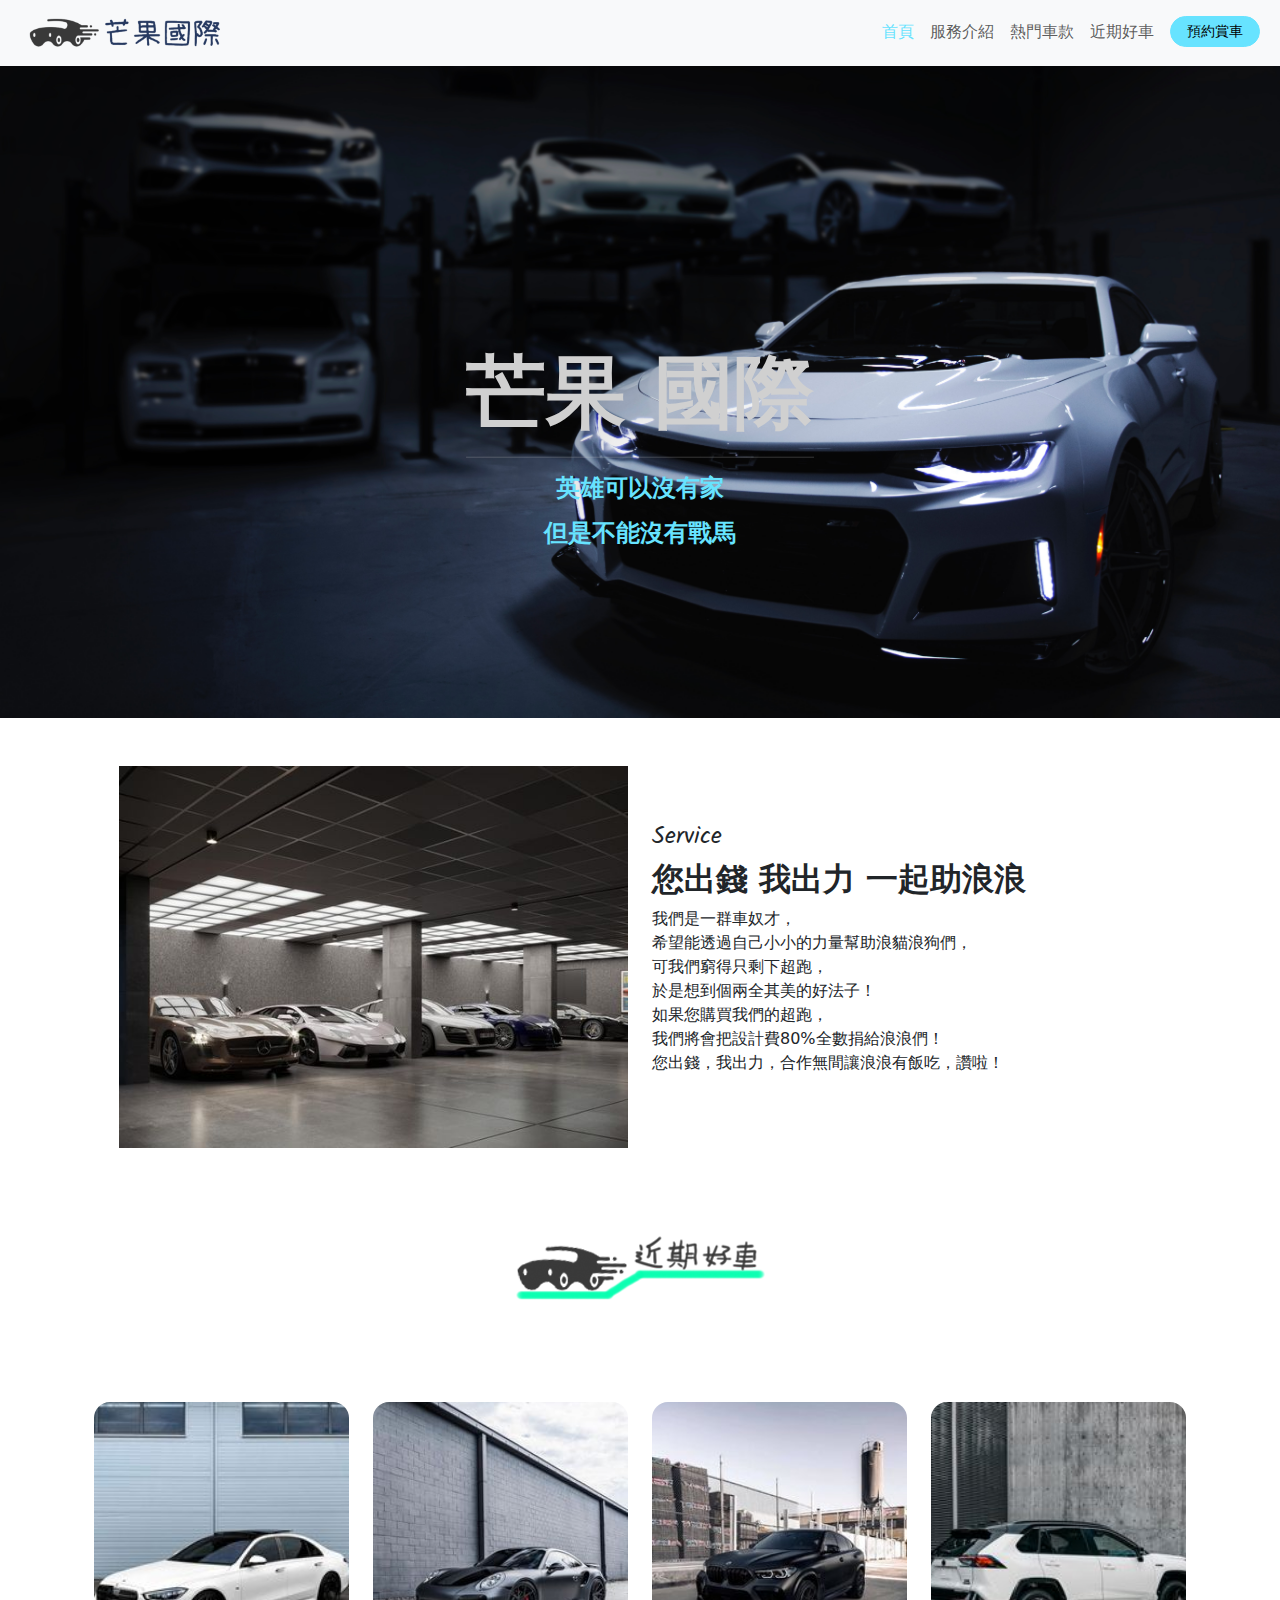
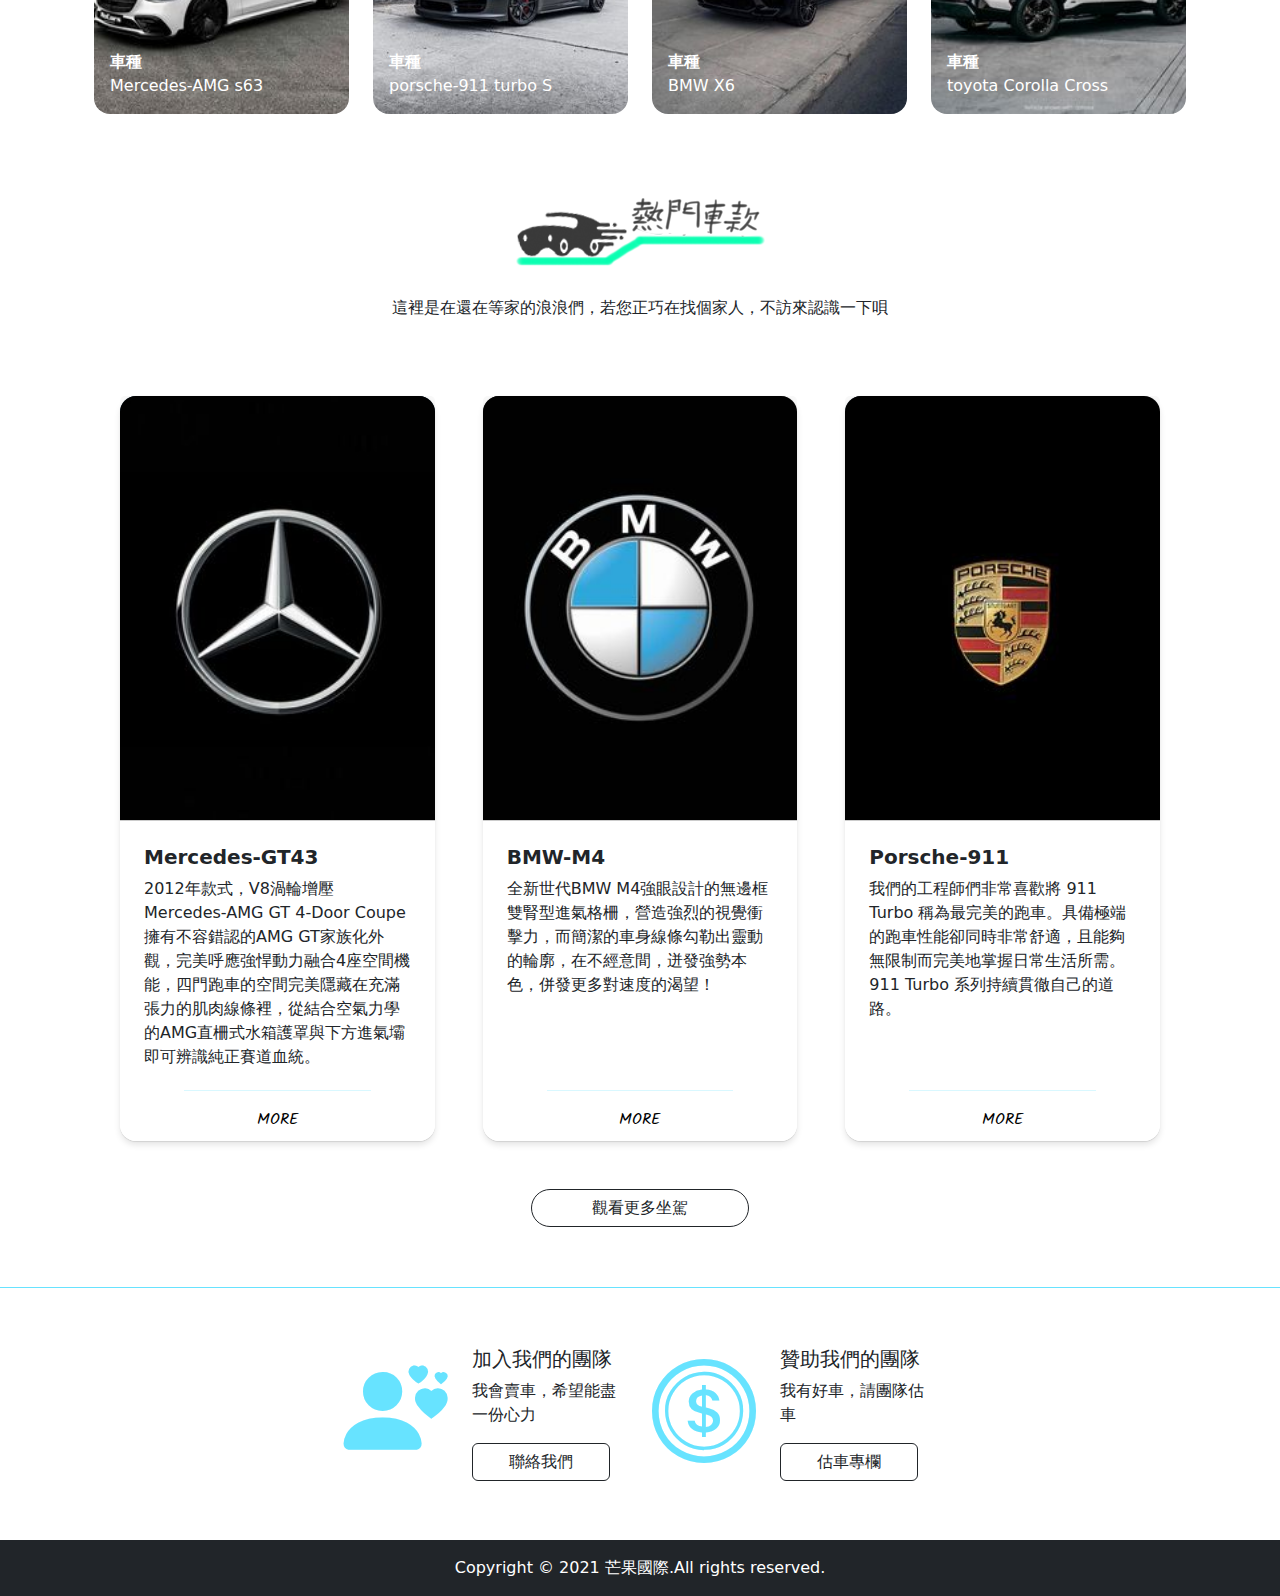
==== commit da9daf20: "git init" ====
--- a/index.html
+++ b/index.html
@@ -15,7 +15,7 @@
     <section class="sticky-top">
         <nav class="navbar navbar-expand-lg bg-body-tertiary">
             <div class="container-fluid">
-                <div class="container-fluid d-flex justify-content-between pe-4">
+                <div class="container-fluid d-flex justify-content-between pe-4 flex-row-reverse-logo">
                     <a class="navbar-brand" href="#"><img src="./car-img/logo.png" alt="" style="height: 40px;"></a>
                     <button class="navbar-toggler" type="button" data-bs-toggle="collapse" data-bs-target="#navbarNavAltMarkup" aria-controls="navbarNavAltMarkup" aria-expanded="false" aria-label="Toggle navigation">
                         <span class="navbar-toggler-icon"></span>
@@ -23,12 +23,12 @@
                 </div>
                 <div class="collapse navbar-collapse" id="navbarNavAltMarkup">
                     <div class="navbar-nav">
-                        <a class="nav-link active text-info text-end text-nowrap" aria-current="page" href="./index.html"><p class="mb-0 me-lg-0 me-5">首頁</p></a>
-                        <a class="nav-link text-end text-nowrap" href="./page2.html"><p class="mb-0 me-lg-0 me-3">服務介紹</p></a>
-                        <a class="nav-link text-end text-nowrap" href="./page3.html"><p class="mb-0 me-lg-0 me-3">熱門車款</p></a>
-                        <a class="nav-link text-end text-nowrap" href="./page5.html"><p class="mb-0 me-lg-0 me-3">近期好車</p></a>
-                        <a class="nav-link bottom-0 end-0 pt-1 text-nowrap text-end" href="./page4.html">
-                            <button class="btn btn-info rounded-pill btn-sm px-3">預約賞車</button>
+                        <a class="nav-link active text-info text-start text-nowrap" aria-current="page" href="./index.html"><p class="mb-0 me-lg-0 ms-3">首頁</p></a>
+                        <a class="nav-link text-start text-nowrap" href="./page2.html"><p class="mb-0 ms-lg-0 ms-3">服務介紹</p></a>
+                        <a class="nav-link text-start text-nowrap" href="./page3.html"><p class="mb-0 ms-lg-0 ms-3">熱門車款</p></a>
+                        <a class="nav-link text-start text-nowrap" href="./page5.html"><p class="mb-0 ms-lg-0 ms-3">近期好車</p></a>
+                        <a class="nav-link bottom-0 end-0 pt-1 text-nowrap text-start" href="./page4.html">
+                            <button class="btn btn-info rounded-pill btn-sm px-3 ms-lg-0 ms-2">預約賞車</button>
                         </a>
                     </div>
                 </div>
@@ -52,14 +52,14 @@
                 <div class="position-absolute top-50 start-50 translate-middle">
                 <p class="display-1 fw-bold text-secondary">芒果 國際</p>
                 <hr class="mb-1 mx-n3 text-secondary">
-                <p class="h4 mt-3 text-start ps-lg-4 ps-1 fw-bold text-info">英雄可以沒有家</p>
-                <p class="h4 mt-3 text-center ps-1 fw-bold text-info">但是不能沒有戰馬</p>
+                <p class="h4 mt-3 text-center fw-bold text-info">英雄可以沒有家</p>
+                <p class="h4 mt-3 text-center fw-bold text-info">但是不能沒有戰馬</p>
             </div>
         </div>
     </section>
     <section class="mb-5">
         <div class="row d-flex justify-content-center m-0">
-            <div class="col-lg-10">
+            <div class="col-lg-10 p-0">
                 <div class="row d-flex flex-row-reverse justify-content-center m-0 row-cols-1 row-cols-lg-2">
                     <div class="col d-flex flex-column justify-content-center">
                         <h2 class="kalma h4">Service</h2>
@@ -84,47 +84,51 @@
             <div class="d-flex justify-content-center pb-5">
                 <img src="./car-img/title1.png" alt="近期好車">
             </div>
-            <div class="row g-4 m-0 row-cols-lg-4 row-cols-2 px-lg-0 px-4">
-                <div class="col">
-                    <div class="card border-0 text-white show-card-detail">
-                        <img class="card-img car-model rounded-4" src="./car-img/s63.jpg" alt="s63">
-                        <div class="card-img-overlay d-flex flex-column justify-content-end">
-                            <p class="fw-bold mb-0">車種</p>
-                            <p class="text-nowrap m-0 title">Mercedes-AMG s63</p>
-                            <div class="c1 card-img-overlay gradient car-model rounded-4  ">
-                            </div>
-                        </div>
-                    </div>
-                </div>
-                <div class="col">
-                    <div class="card border-0 text-white show-card-detail">
-                        <img class="card-img car-model rounded-4" src="./car-img/911turbo.jpg" alt="911turbo">
-                        <div class="card-img-overlay d-flex flex-column justify-content-end">
-                            <p class="fw-bold mb-0">車種</p>
-                            <p class="text-nowrap m-0 title">porsche-911 turbo S</p>
-                            <div class="c1 card-img-overlay gradient car-model rounded-4  ">
-                            </div>
-                        </div>
-                    </div>
-                </div>
-                <div class="col">
-                    <div class="card border-0 text-white show-card-detail">
-                        <img class="card-img car-model rounded-4" src="./car-img/x6.jpg" alt="x6">
-                        <div class="card-img-overlay d-flex flex-column justify-content-end">
-                            <p class="fw-bold mb-0">車種</p>
-                            <p class="text-nowrap m-0 title">BMW X6</p>
-                            <div class="c1 card-img-overlay gradient car-model rounded-4  ">
-                            </div>
-                        </div>
-                    </div>
-                </div>
-                <div class="col">
-                    <div class="card border-0 text-white show-card-detail">
-                        <img class="card-img car-model rounded-4" src="./car-img/r4.jpg" alt="r4">
-                        <div class="card-img-overlay d-flex flex-column justify-content-end">
-                            <p class="fw-bold mb-0">車種</p>
-                            <p class="text-nowrap m-0 title">toyota Corolla Cross</p>
-                            <div class="c1 card-img-overlay gradient car-model rounded-4  ">
+            <div class="row">
+                <div class="col-lg-12">
+                    <div class="row g-4 m-0 row-cols-lg-4 row-cols-2 px-lg-0 px-4">
+                        <div class="col">
+                            <div class="card border-0 text-white show-card-detail">
+                                <img class="card-img car-model rounded-4" src="./car-img/s63.jpg" alt="s63">
+                                <div class="card-img-overlay d-flex flex-column justify-content-end">
+                                    <p class="c2 fw-bold mb-0">車種</p>
+                                    <p class="c2 text-nowrap m-0 title">Mercedes-AMG s63</p>
+                                    <div class="c1 card-img-overlay gradient car-model rounded-4  ">
+                                    </div>
+                                </div>
+                            </div>
+                        </div>
+                        <div class="col">
+                            <div class="card border-0 text-white show-card-detail">
+                                <img class="card-img car-model rounded-4" src="./car-img/911turbo.jpg" alt="911turbo">
+                                <div class="card-img-overlay d-flex flex-column justify-content-end">
+                                    <p class="c2 fw-bold mb-0">車種</p>
+                                    <p class="c2 text-nowrap m-0 title">porsche-911 turbo S</p>
+                                    <div class="c1 card-img-overlay gradient car-model rounded-4  ">
+                                    </div>
+                                </div>
+                            </div>
+                        </div>
+                        <div class="col">
+                            <div class="card border-0 text-white show-card-detail">
+                                <img class="card-img car-model rounded-4" src="./car-img/x6.jpg" alt="x6">
+                                <div class="card-img-overlay d-flex flex-column justify-content-end">
+                                    <p class="c2 fw-bold mb-0">車種</p>
+                                    <p class="c2 text-nowrap m-0 title">BMW X6</p>
+                                    <div class="c1 card-img-overlay gradient car-model rounded-4  ">
+                                    </div>
+                                </div>
+                            </div>
+                        </div>
+                        <div class="col">
+                            <div class="card border-0 text-white show-card-detail">
+                                <img class="card-img car-model rounded-4" src="./car-img/r4.jpg" alt="r4">
+                                <div class="card-img-overlay d-flex flex-column justify-content-end">
+                                    <p class="c2 fw-bold mb-0">車種</p>
+                                    <p class="c2 text-nowrap m-0 title">toyota Corolla Cross</p>
+                                    <div class="c1 card-img-overlay gradient car-model rounded-4  ">
+                                    </div>
+                                </div>
                             </div>
                         </div>
                     </div>
@@ -139,7 +143,7 @@
         <p class="text-center mb-6">這裡是在還在等家的浪浪們，若您正巧在找個家人，不訪來認識一下唄</p>
         <div class="row px-lg-6 m-0 d-flex justify-content-center">
             <div class="col-lg-12">
-                <div class="row m-0 row-cols-lg-3 row-cols-1 gy-3">
+                <div class="row m-0 row-cols-lg-3 row-cols-1 gy-3 px-4">
                     <div class="col bg-transparent px-4">
                         <div class="card border-0 hover-shadow-lg img-opacity rounded-4 h-100">
                             <a href="./page6.html" class="card-link d-block h-100 link-unstyled text-reset text-decoration-none position-relative">
--- a/stylesheet/all.css
+++ b/stylesheet/all.css
@@ -107,7 +107,7 @@
   opacity: 0;
 }
 .img-opacity:hover button {
-  color: #ffb300;
+  color: #67e3ff;
 }
 
 .car-bg-img {
@@ -125,6 +125,13 @@
 .show-card-detail .c1:hover {
   opacity: 1;
 }
+.show-card-detail .c2 {
+  position: relative;
+  z-index: 1;
+}
+.show-card-detail:hover .c1 {
+  opacity: 1;
+}
 
 .hover-shadow-lg {
   box-shadow: 0 4px 6px rgba(0, 0, 0, 0.1), 0 0.1px 1px rgba(0, 0, 0, 0.1);
@@ -143,7 +150,7 @@
   transition: margin-left 0.25s ease;
 }
 .ds-hover-father:hover .ds-hover {
-  color: #ffb300;
+  color: #67e3ff;
 }
 @media (min-width: 992px) {
   .ds-hover-father:hover .ds-hover {
@@ -174,7 +181,7 @@
   right: 0;
   height: 3px;
   width: 95%;
-  background-color: #ffb300;
+  background-color: #67e3ff;
 }
 
 body {
@@ -189,6 +196,11 @@
   background-image: linear-gradient(180deg, rgba(255, 255, 255, 0.3), rgba(0, 0, 0, 0.8));
 }
 
+@media (max-width: 992px) {
+  .flex-row-reverse-logo {
+    flex-direction: row-reverse; /* 恢复为正常从左到右排列 */
+  }
+}
 /*!
  * Bootstrap  v5.3.0 (https://getbootstrap.com/)
  * Copyright 2011-2023 The Bootstrap Authors
@@ -222,7 +234,7 @@
   --bs-primary: #0d6efd;
   --bs-secondary: #D0D0D0;
   --bs-success: #198754;
-  --bs-info: #ffb300;
+  --bs-info: #67e3ff;
   --bs-warning: #ffc107;
   --bs-danger: #dc3545;
   --bs-light: #f8f9fa;
@@ -230,7 +242,7 @@
   --bs-primary-rgb: 13, 110, 253;
   --bs-secondary-rgb: 208, 208, 208;
   --bs-success-rgb: 25, 135, 84;
-  --bs-info-rgb: 255, 179, 0;
+  --bs-info-rgb: 103, 227, 255;
   --bs-warning-rgb: 255, 193, 7;
   --bs-danger-rgb: 220, 53, 69;
   --bs-light-rgb: 248, 249, 250;
@@ -238,7 +250,7 @@
   --bs-primary-text-emphasis: #052c65;
   --bs-secondary-text-emphasis: #2b2f32;
   --bs-success-text-emphasis: #0a3622;
-  --bs-info-text-emphasis: #664800;
+  --bs-info-text-emphasis: #295b66;
   --bs-warning-text-emphasis: #664d03;
   --bs-danger-text-emphasis: #58151c;
   --bs-light-text-emphasis: #495057;
@@ -246,7 +258,7 @@
   --bs-primary-bg-subtle: #cfe2ff;
   --bs-secondary-bg-subtle: #e2e3e5;
   --bs-success-bg-subtle: #d1e7dd;
-  --bs-info-bg-subtle: #fff0cc;
+  --bs-info-bg-subtle: #e1f9ff;
   --bs-warning-bg-subtle: #fff3cd;
   --bs-danger-bg-subtle: #f8d7da;
   --bs-light-bg-subtle: #fcfcfd;
@@ -254,7 +266,7 @@
   --bs-primary-border-subtle: #9ec5fe;
   --bs-secondary-border-subtle: #c4c8cb;
   --bs-success-border-subtle: #a3cfbb;
-  --bs-info-border-subtle: #ffe199;
+  --bs-info-border-subtle: #c2f4ff;
   --bs-warning-border-subtle: #ffe69c;
   --bs-danger-border-subtle: #f1aeb5;
   --bs-light-border-subtle: #e9ecef;
@@ -333,7 +345,7 @@
   --bs-primary-text-emphasis: #6ea8fe;
   --bs-secondary-text-emphasis: #a7acb1;
   --bs-success-text-emphasis: #75b798;
-  --bs-info-text-emphasis: #ffd166;
+  --bs-info-text-emphasis: #a4eeff;
   --bs-warning-text-emphasis: #ffda6a;
   --bs-danger-text-emphasis: #ea868f;
   --bs-light-text-emphasis: #f8f9fa;
@@ -341,7 +353,7 @@
   --bs-primary-bg-subtle: #031633;
   --bs-secondary-bg-subtle: #161719;
   --bs-success-bg-subtle: #051b11;
-  --bs-info-bg-subtle: #332400;
+  --bs-info-bg-subtle: #152d33;
   --bs-warning-bg-subtle: #332701;
   --bs-danger-bg-subtle: #2c0b0e;
   --bs-light-bg-subtle: #343a40;
@@ -349,7 +361,7 @@
   --bs-primary-border-subtle: #084298;
   --bs-secondary-border-subtle: #41464b;
   --bs-success-border-subtle: #0f5132;
-  --bs-info-border-subtle: #996b00;
+  --bs-info-border-subtle: #3e8899;
   --bs-warning-border-subtle: #997404;
   --bs-danger-border-subtle: #842029;
   --bs-light-border-subtle: #495057;
@@ -2210,13 +2222,13 @@
 
 .table-info {
   --bs-table-color: #000;
-  --bs-table-bg: #fff0cc;
-  --bs-table-border-color: #e6d8b8;
-  --bs-table-striped-bg: #f2e4c2;
+  --bs-table-bg: #e1f9ff;
+  --bs-table-border-color: #cbe0e6;
+  --bs-table-striped-bg: #d6edf2;
   --bs-table-striped-color: #000;
-  --bs-table-active-bg: #e6d8b8;
+  --bs-table-active-bg: #cbe0e6;
   --bs-table-active-color: #000;
-  --bs-table-hover-bg: #ecdebd;
+  --bs-table-hover-bg: #d0e6ec;
   --bs-table-hover-color: #000;
   color: var(--bs-table-color);
   border-color: var(--bs-table-border-color);
@@ -3292,19 +3304,19 @@
 
 .btn-info {
   --bs-btn-color: #000;
-  --bs-btn-bg: #ffb300;
-  --bs-btn-border-color: #ffb300;
+  --bs-btn-bg: #67e3ff;
+  --bs-btn-border-color: #67e3ff;
   --bs-btn-hover-color: #000;
-  --bs-btn-hover-bg: #ffbe26;
-  --bs-btn-hover-border-color: #ffbb1a;
-  --bs-btn-focus-shadow-rgb: 217, 152, 0;
+  --bs-btn-hover-bg: #7ee7ff;
+  --bs-btn-hover-border-color: #76e6ff;
+  --bs-btn-focus-shadow-rgb: 88, 193, 217;
   --bs-btn-active-color: #000;
-  --bs-btn-active-bg: #ffc233;
-  --bs-btn-active-border-color: #ffbb1a;
+  --bs-btn-active-bg: #85e9ff;
+  --bs-btn-active-border-color: #76e6ff;
   --bs-btn-active-shadow: inset 0 3px 5px rgba(0, 0, 0, 0.125);
   --bs-btn-disabled-color: #000;
-  --bs-btn-disabled-bg: #ffb300;
-  --bs-btn-disabled-border-color: #ffb300;
+  --bs-btn-disabled-bg: #67e3ff;
+  --bs-btn-disabled-border-color: #67e3ff;
 }
 
 .btn-warning {
@@ -3427,19 +3439,19 @@
 }
 
 .btn-outline-info {
-  --bs-btn-color: #ffb300;
-  --bs-btn-border-color: #ffb300;
+  --bs-btn-color: #67e3ff;
+  --bs-btn-border-color: #67e3ff;
   --bs-btn-hover-color: #000;
-  --bs-btn-hover-bg: #ffb300;
-  --bs-btn-hover-border-color: #ffb300;
-  --bs-btn-focus-shadow-rgb: 255, 179, 0;
+  --bs-btn-hover-bg: #67e3ff;
+  --bs-btn-hover-border-color: #67e3ff;
+  --bs-btn-focus-shadow-rgb: 103, 227, 255;
   --bs-btn-active-color: #000;
-  --bs-btn-active-bg: #ffb300;
-  --bs-btn-active-border-color: #ffb300;
+  --bs-btn-active-bg: #67e3ff;
+  --bs-btn-active-border-color: #67e3ff;
   --bs-btn-active-shadow: inset 0 3px 5px rgba(0, 0, 0, 0.125);
-  --bs-btn-disabled-color: #ffb300;
+  --bs-btn-disabled-color: #67e3ff;
   --bs-btn-disabled-bg: transparent;
-  --bs-btn-disabled-border-color: #ffb300;
+  --bs-btn-disabled-border-color: #67e3ff;
   --bs-gradient: none;
 }
 
@@ -7066,7 +7078,7 @@
 
 .text-bg-info {
   color: #000 !important;
-  background-color: RGBA(255, 179, 0, var(--bs-bg-opacity, 1)) !important;
+  background-color: RGBA(103, 227, 255, var(--bs-bg-opacity, 1)) !important;
 }
 
 .text-bg-warning {
@@ -7121,8 +7133,8 @@
   text-decoration-color: RGBA(var(--bs-info-rgb), var(--bs-link-underline-opacity, 1)) !important;
 }
 .link-info:hover, .link-info:focus {
-  color: RGBA(255, 194, 51, var(--bs-link-opacity, 1)) !important;
-  text-decoration-color: RGBA(255, 194, 51, var(--bs-link-underline-opacity, 1)) !important;
+  color: RGBA(133, 233, 255, var(--bs-link-opacity, 1)) !important;
+  text-decoration-color: RGBA(133, 233, 255, var(--bs-link-underline-opacity, 1)) !important;
 }
 
 .link-warning {
